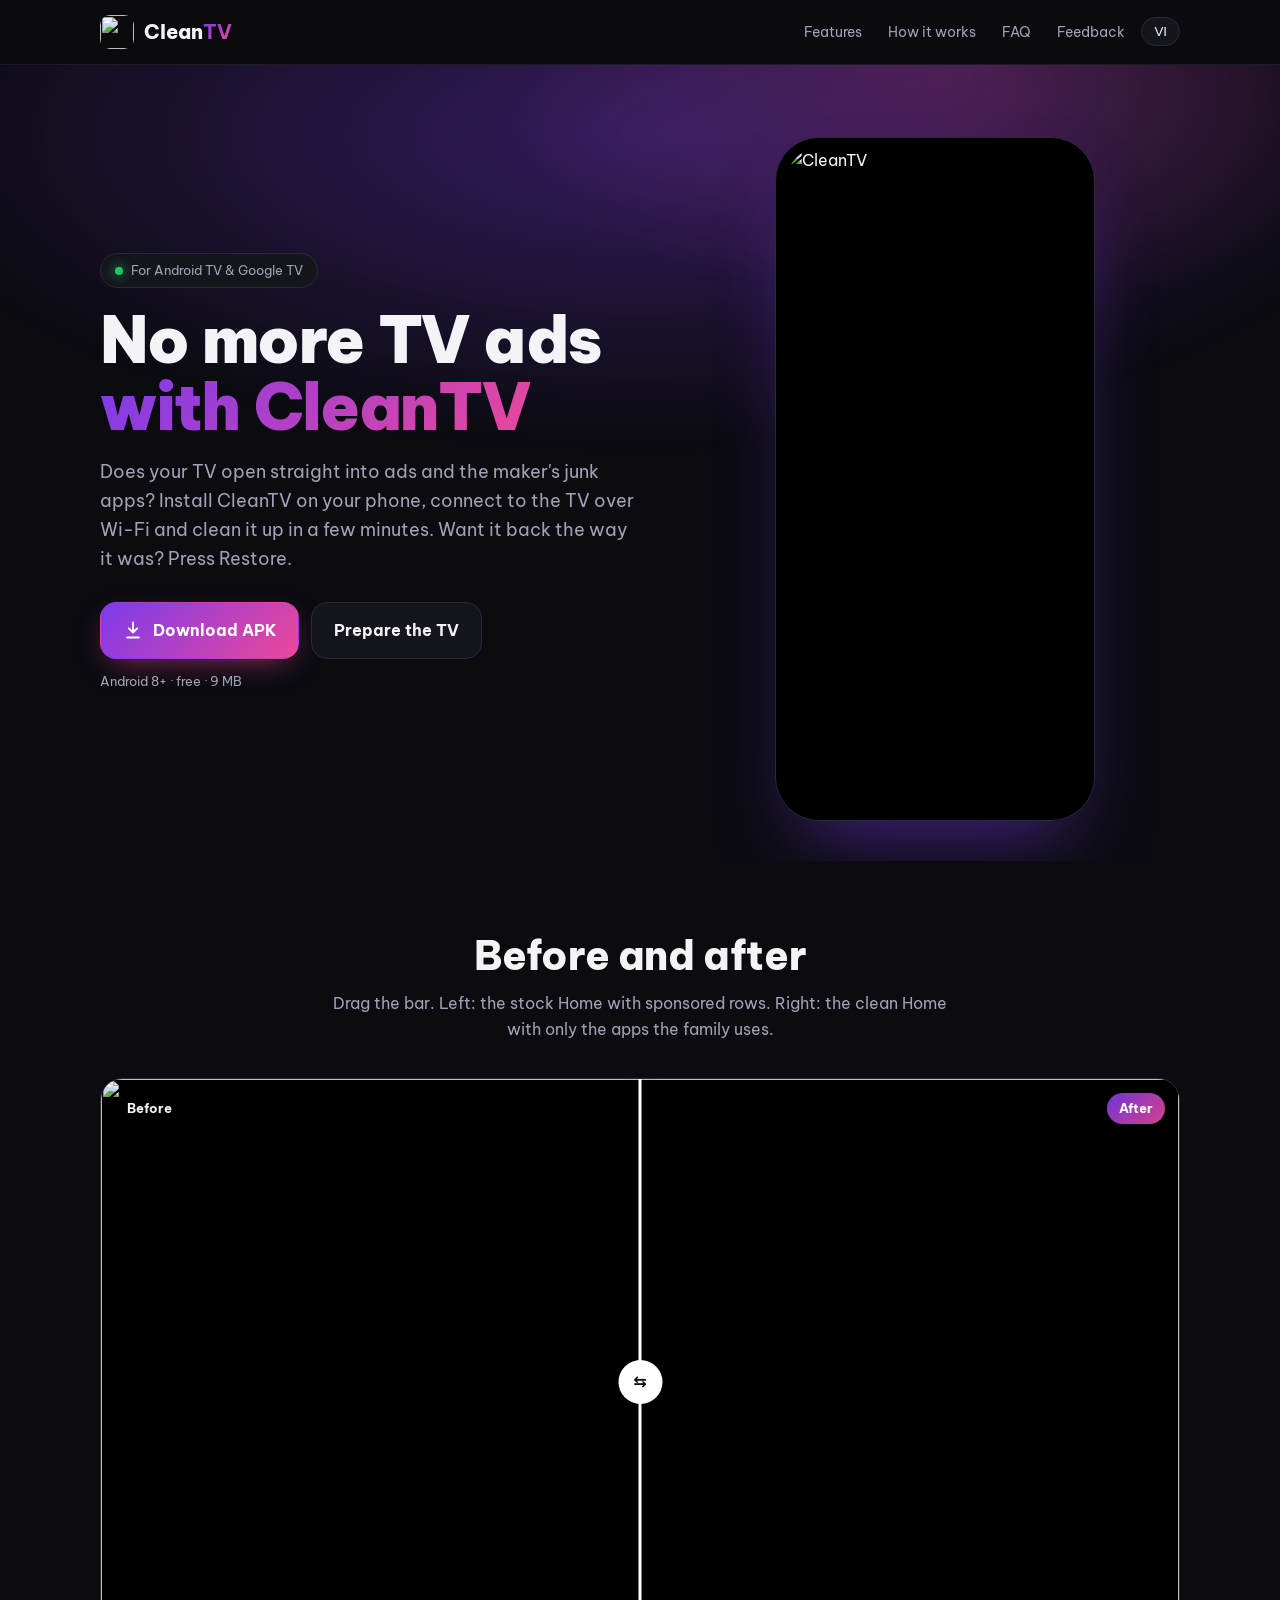
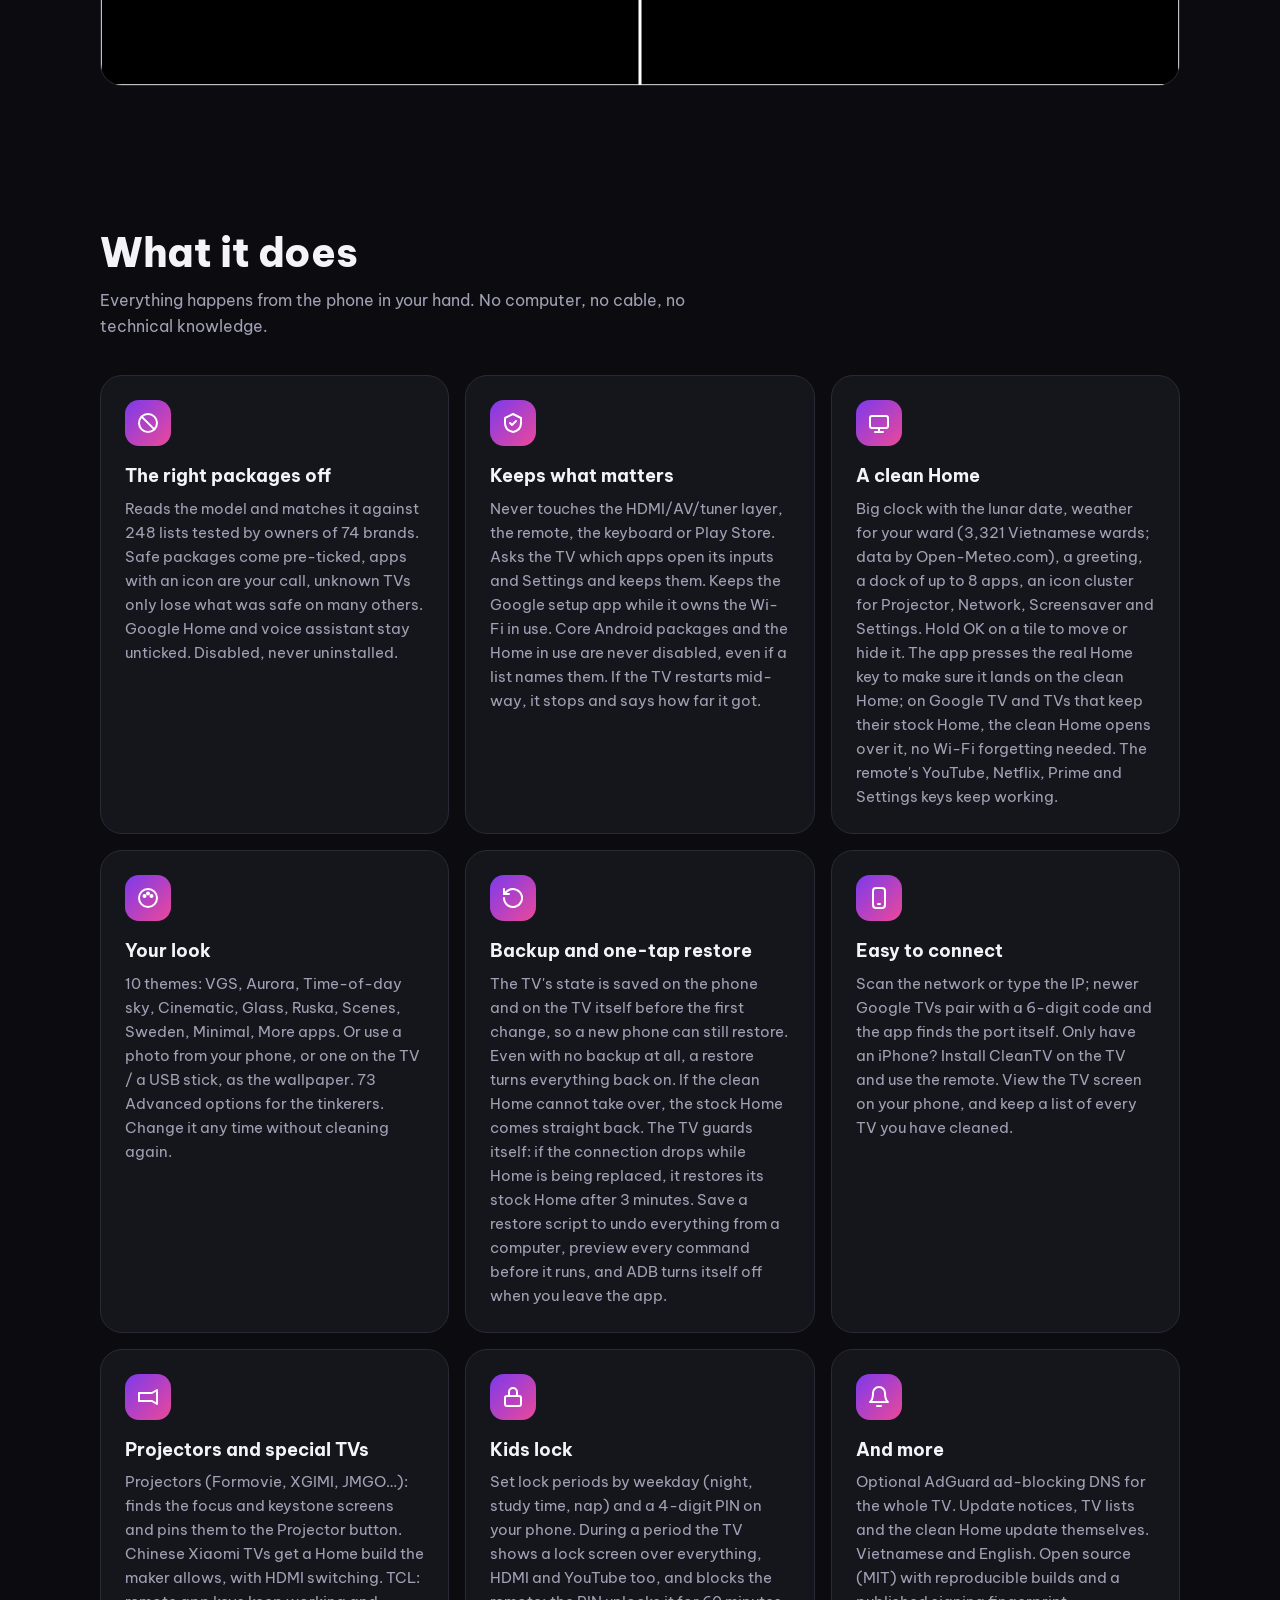
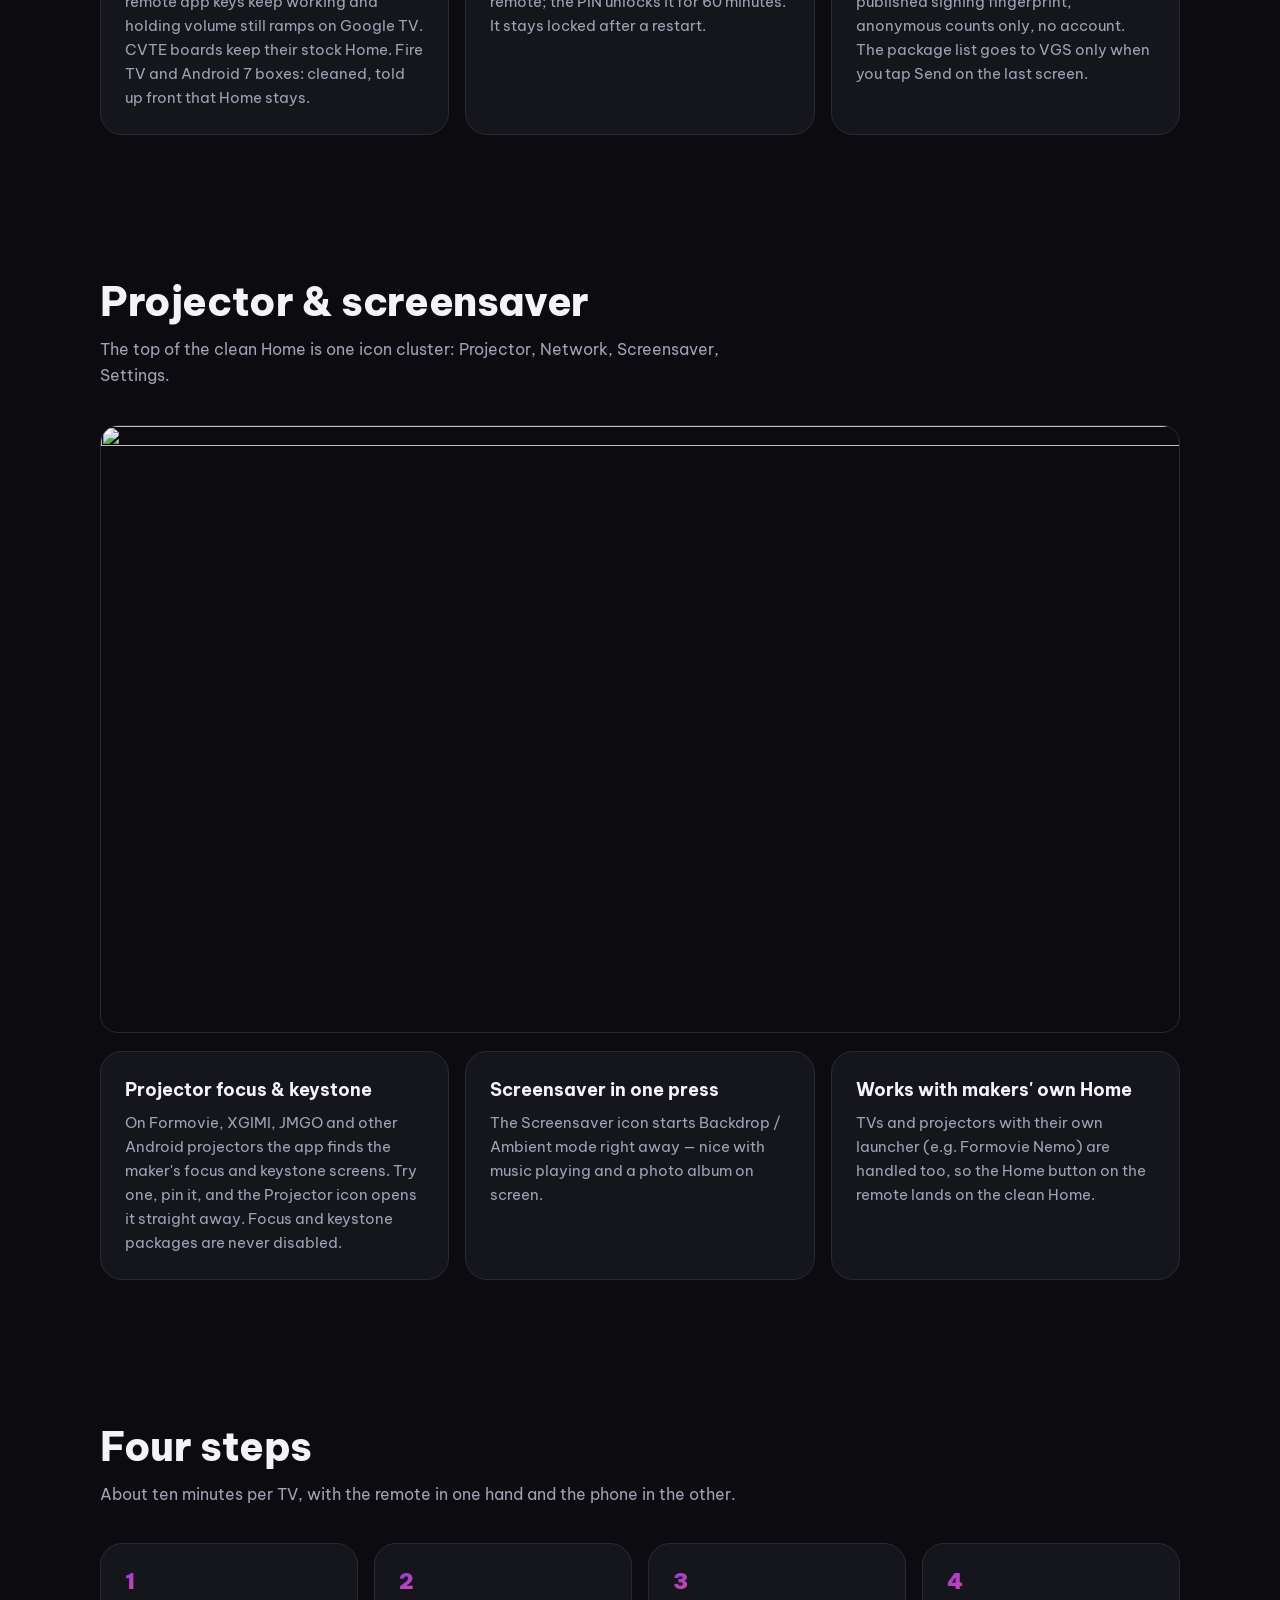
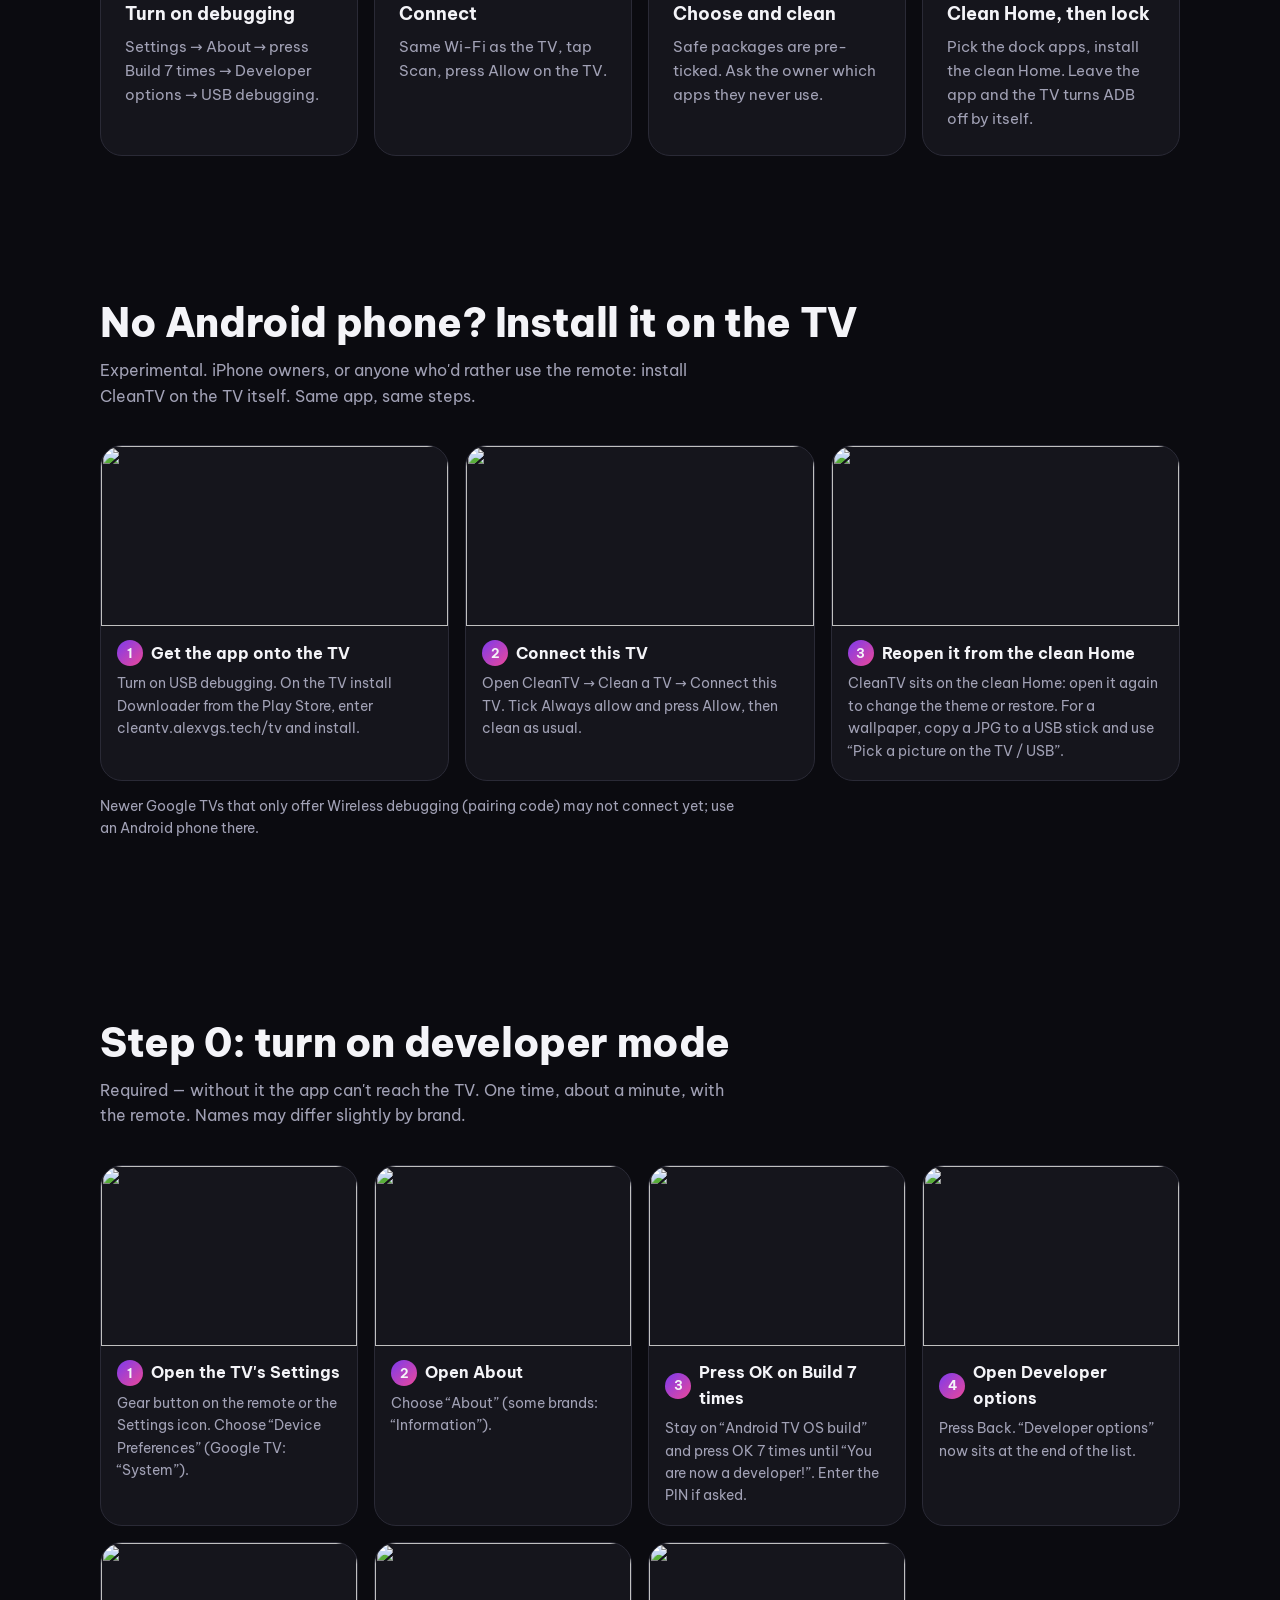
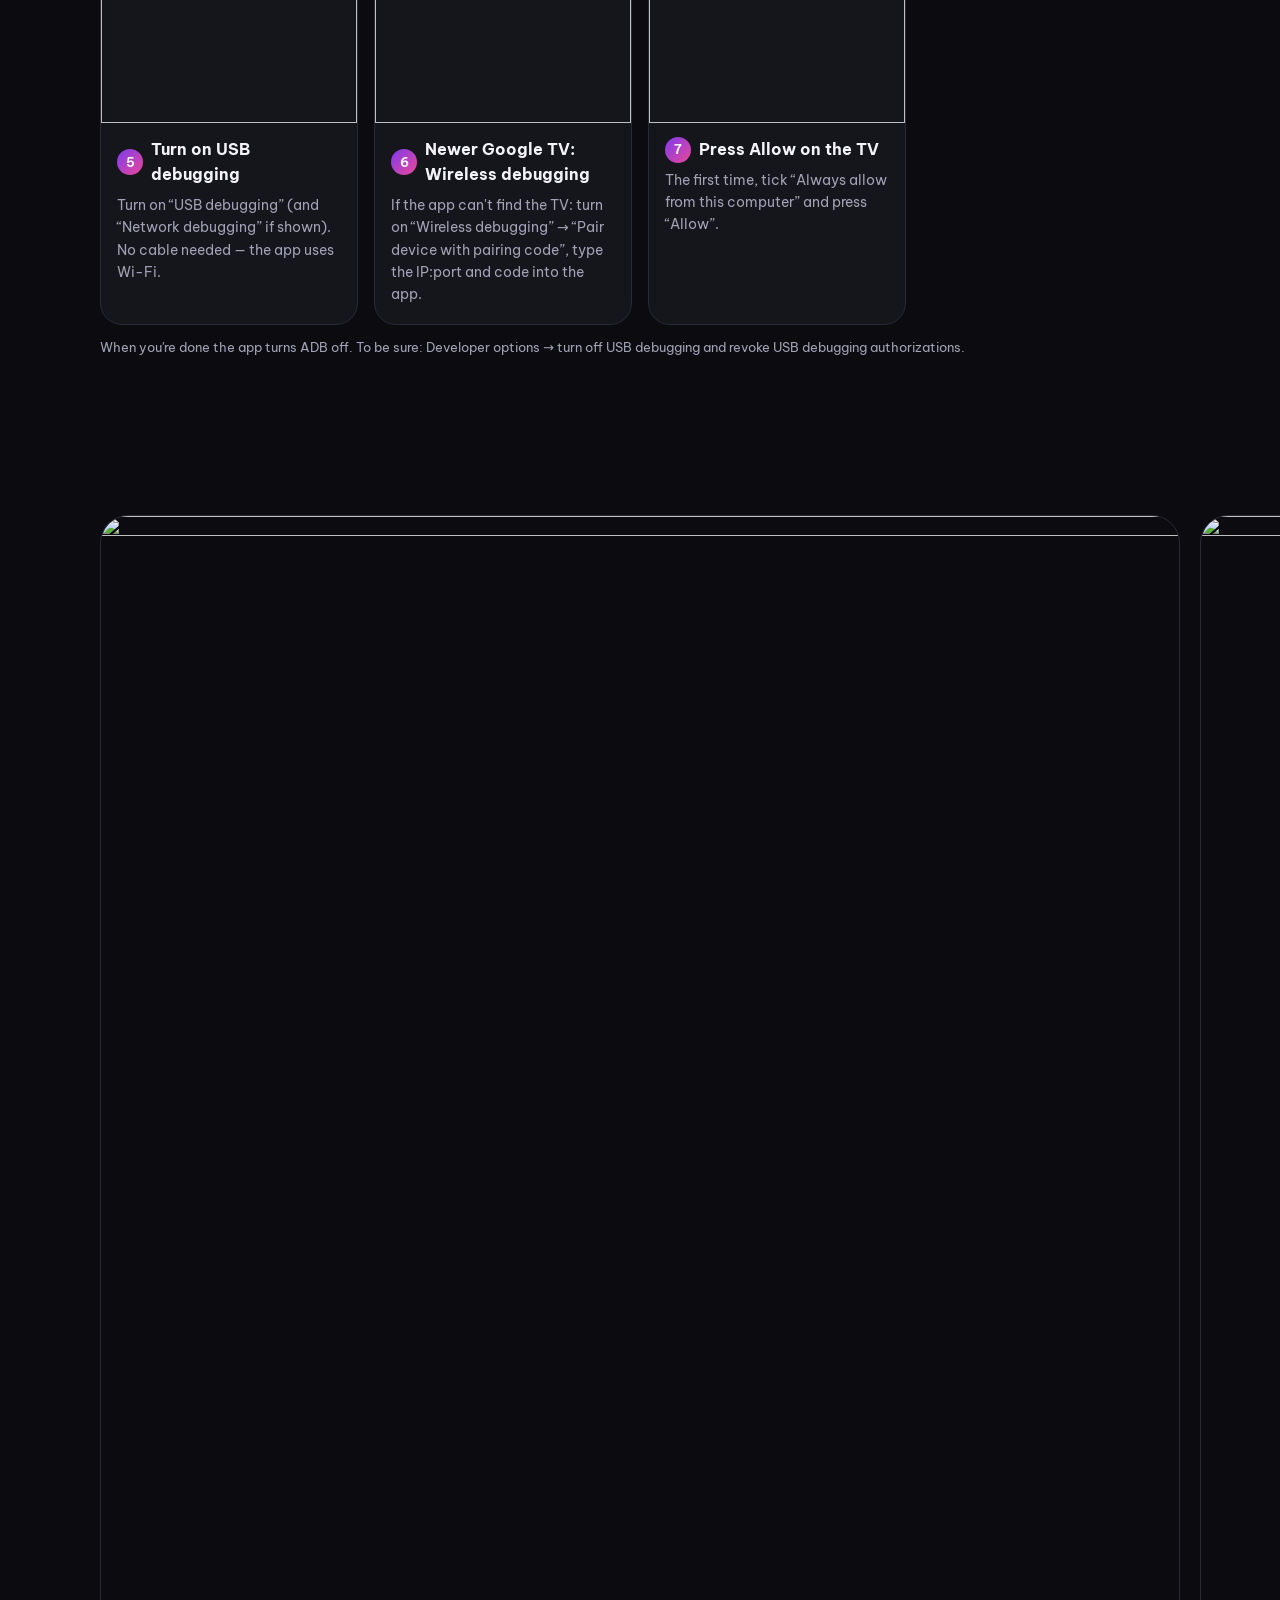
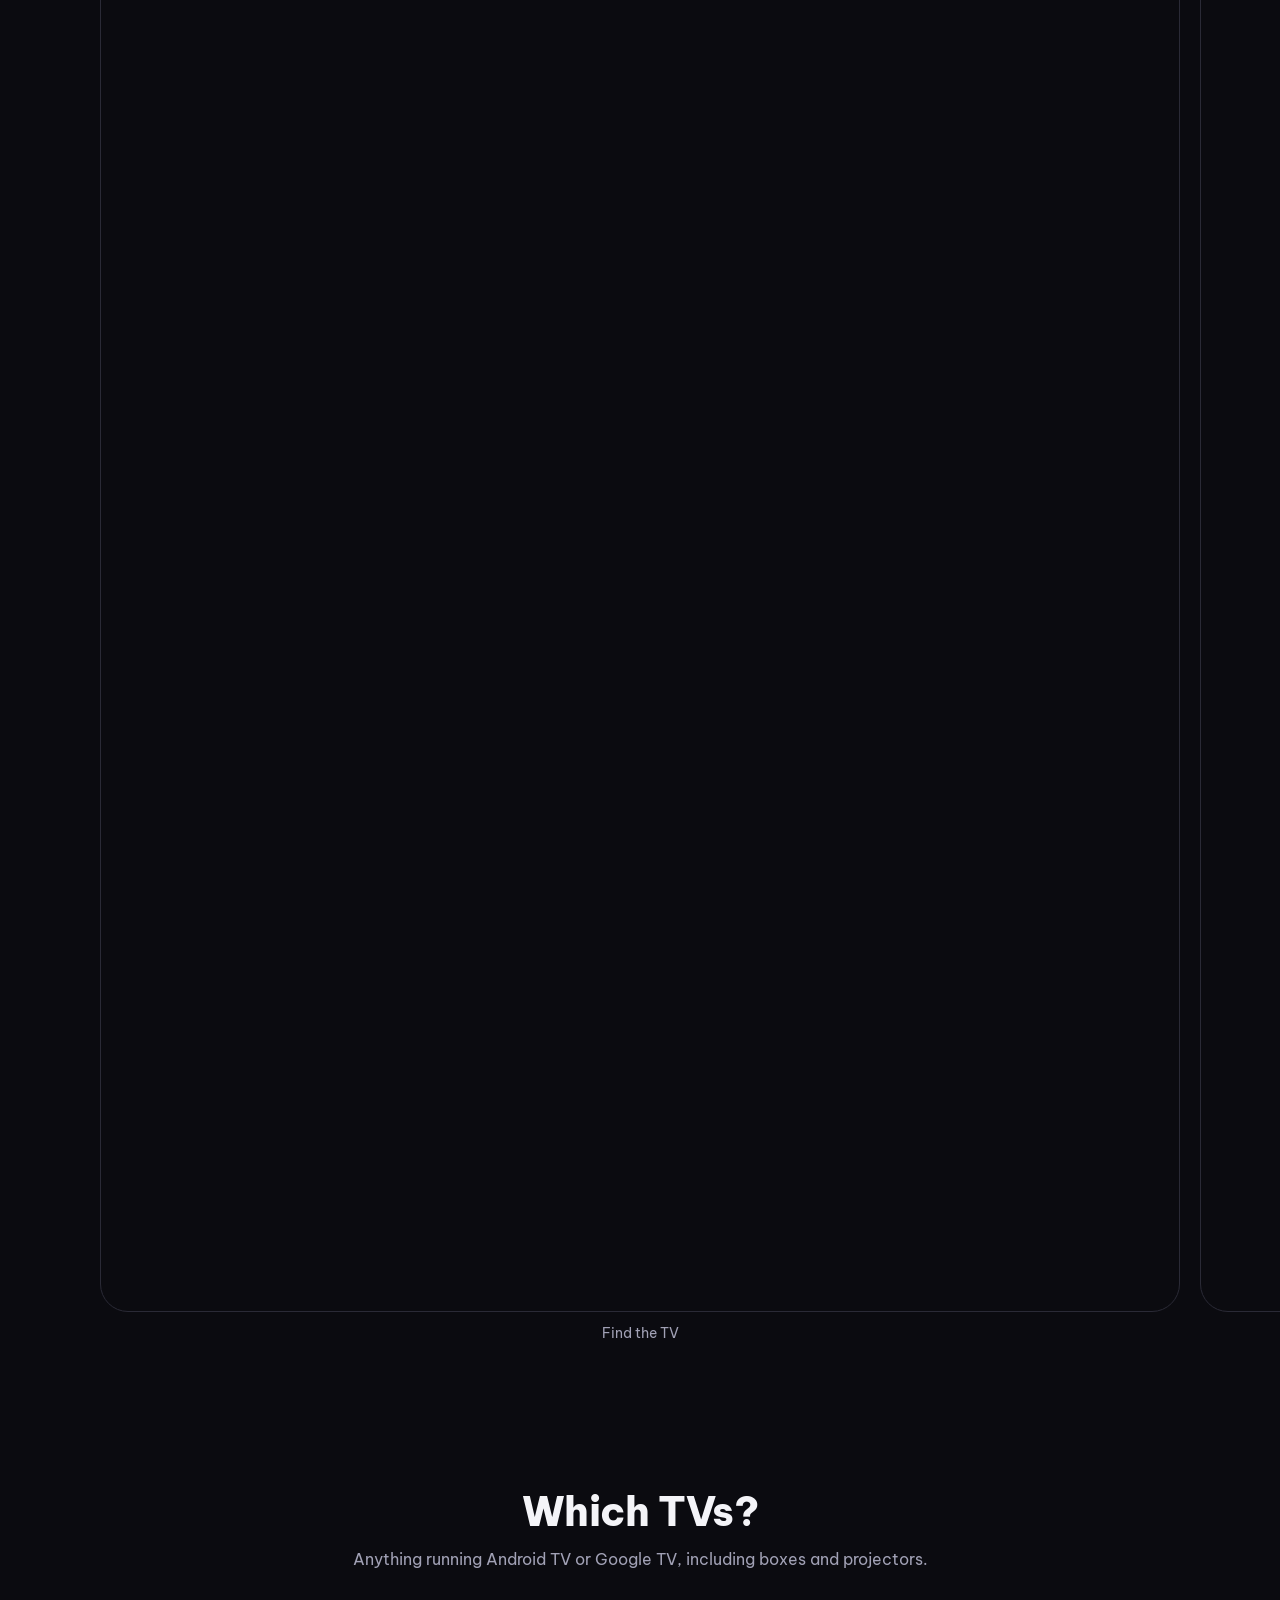
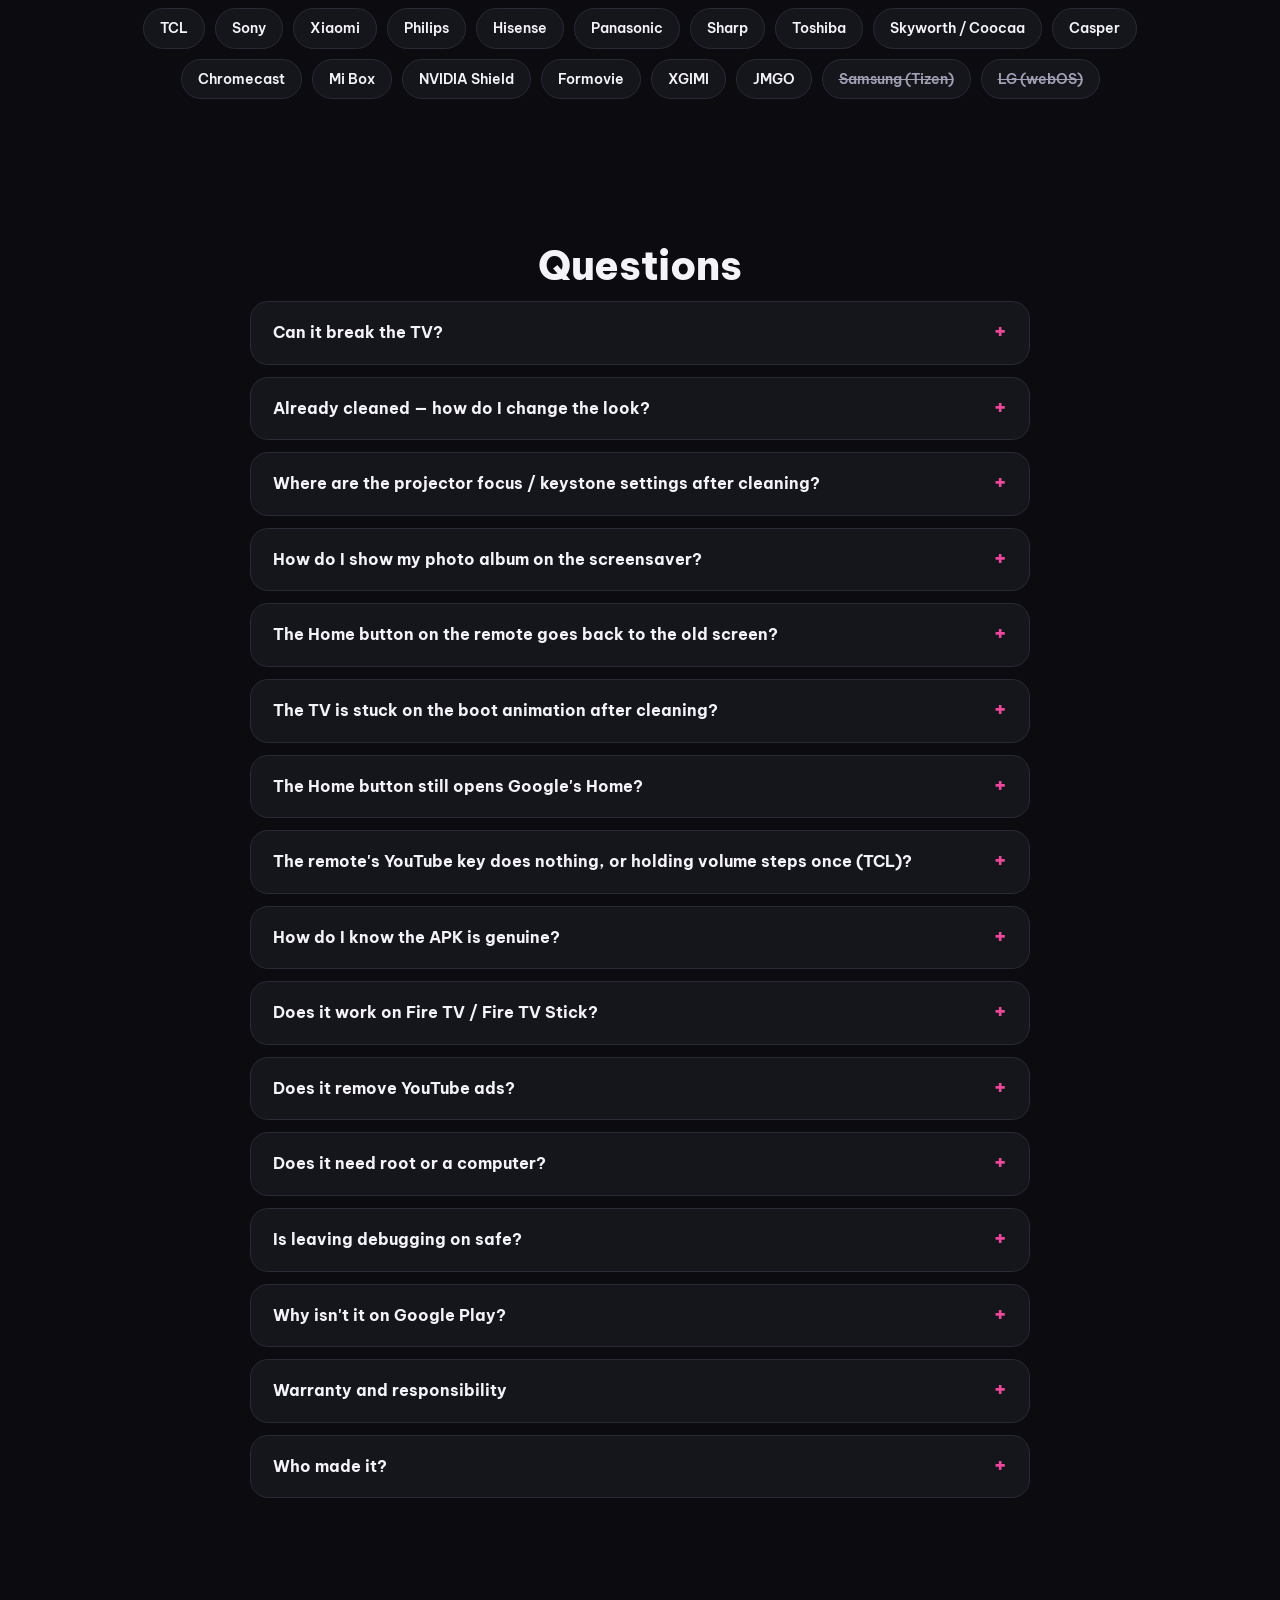
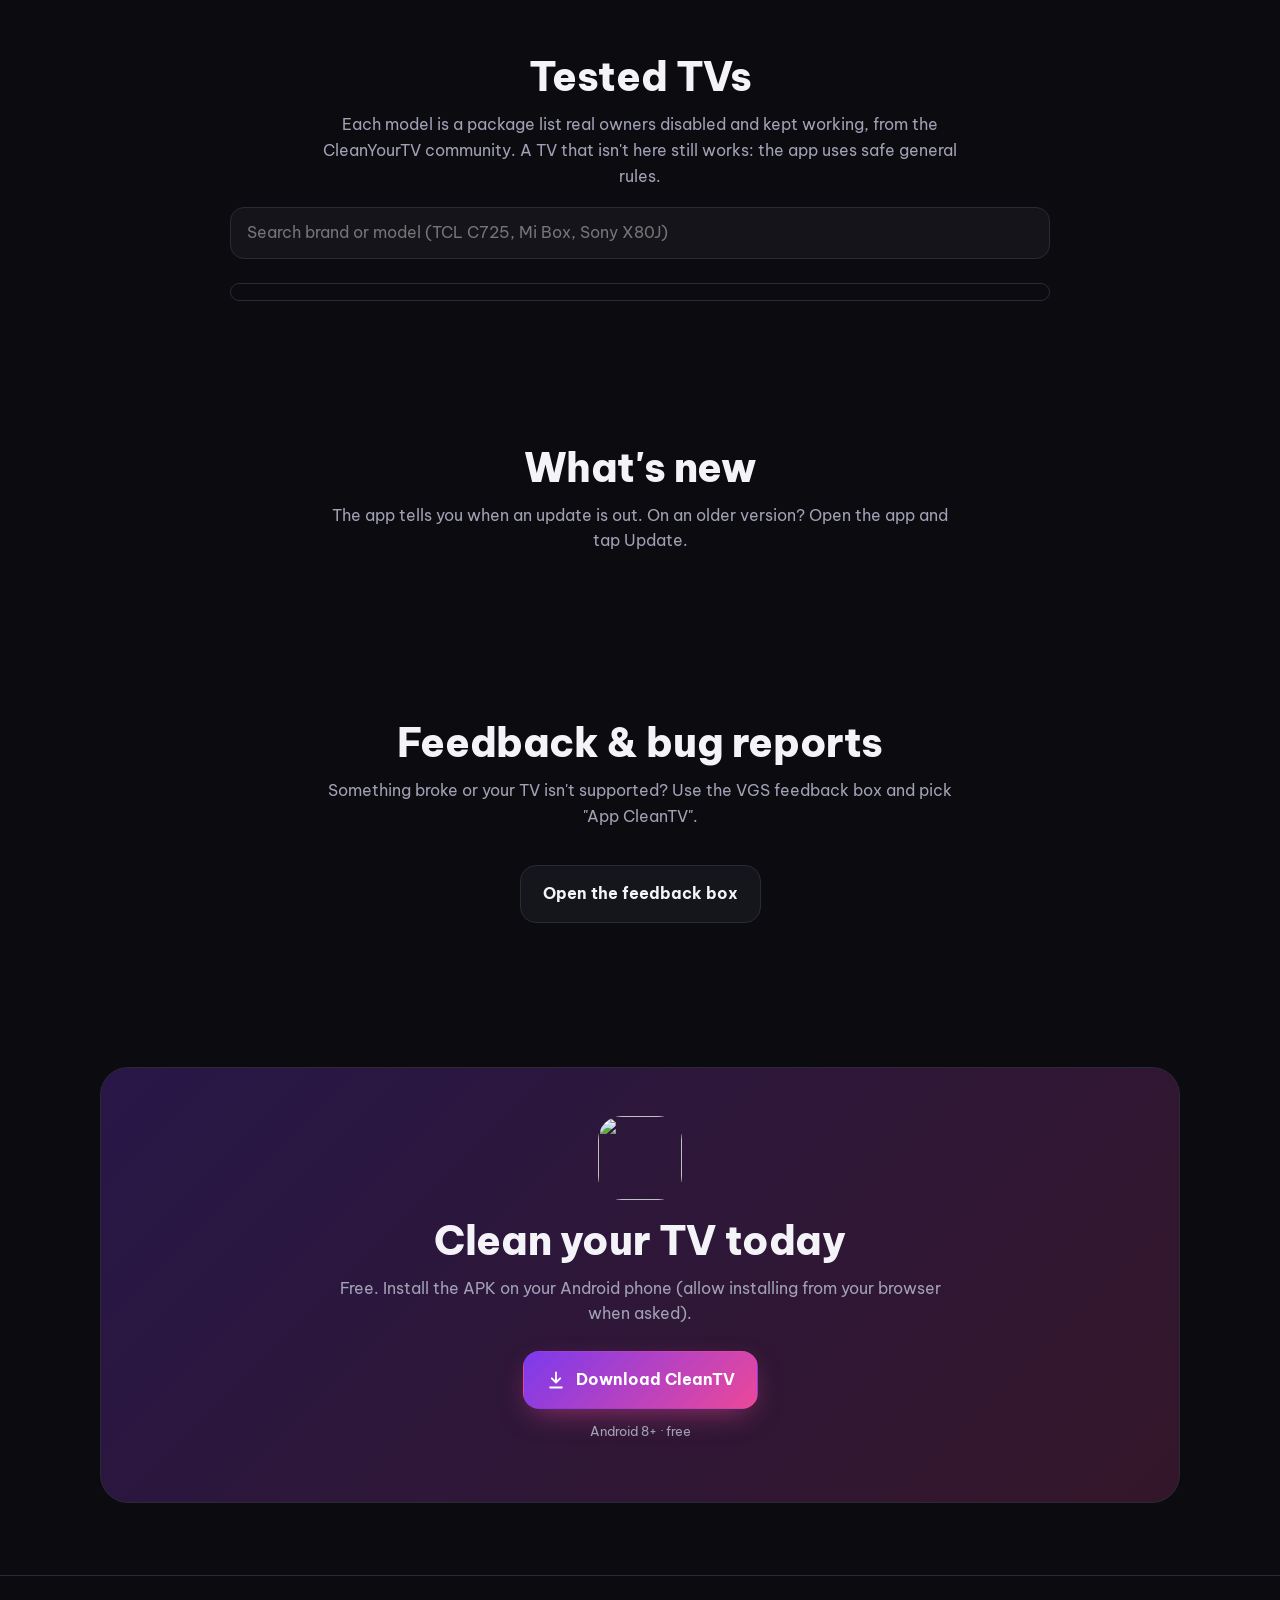
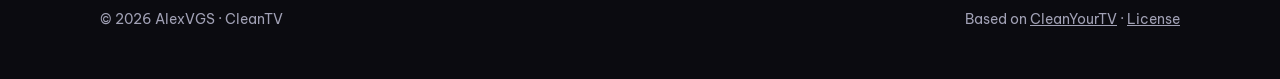
==== web/en.html @ 83cd5f9b "feat: add theme management data structures and English web landing page" ====
<!doctype html>
<html lang="vi">
<head>
<meta charset="utf-8">
<meta name="viewport" content="width=device-width, initial-scale=1">
<title>CleanTV — Dọn sạch quảng cáo trên tivi Android</title>
<meta name="description" content="App Android dọn quảng cáo, theo dõi và app rác trên Android TV / Google TV qua Wi-Fi, thay màn Home bằng Home sạch kiểu Apple TV. Không root, không gỡ, khôi phục được.">
<meta name="theme-color" content="#0b0b10">
<link rel="icon" href="/anh/logo-192.png" type="image/png">
<link rel="apple-touch-icon" href="/anh/logo-192.png">
<link rel="canonical" href="https://cleantv.alexvgs.tech/en">
<link rel="alternate" hreflang="vi" href="https://vgs.zone/cleantv">
<meta property="og:type" content="website">
<meta property="og:url" content="https://cleantv.alexvgs.tech/">
<meta property="og:title" content="CleanTV — Tivi sạch quảng cáo trong 10 phút">
<meta property="og:description" content="Dọn quảng cáo và app rác trên Android TV / Google TV bằng điện thoại. Không root, khôi phục được.">
<meta property="og:image" content="https://cleantv.alexvgs.tech/og.jpg">
<meta property="og:image:width" content="1200">
<meta property="og:image:height" content="630">
<meta name="twitter:card" content="summary_large_image">
<link rel="preconnect" href="https://fonts.googleapis.com">
<link rel="preconnect" href="https://fonts.gstatic.com" crossorigin>
<link href="https://fonts.googleapis.com/css2?family=Be+Vietnam+Pro:wght@400;500;600;700;800;900&display=swap" rel="stylesheet">
<style>
:root{--nen:#0b0b10;--the:#15151c;--the2:#1e1e28;--vien:#2a2a36;--chu:#f4f4f8;--phu:#a1a1b5;--tim:#7c3aed;--hong:#ec4899;--xanh:#22c55e;--cam:#f59e0b;
  --grad:linear-gradient(135deg,var(--tim),var(--hong))}
*{box-sizing:border-box}
html{scroll-behavior:smooth}
body{margin:0;background:var(--nen);color:var(--chu);font-family:"Be Vietnam Pro",system-ui,-apple-system,sans-serif;line-height:1.6;-webkit-font-smoothing:antialiased}
a{color:inherit}
img{max-width:100%;height:auto;display:block}
.wrap{max-width:1120px;margin:0 auto;padding:0 20px}
/* nav */
nav{position:sticky;top:0;z-index:20;background:rgba(11,11,16,.8);backdrop-filter:blur(14px);border-bottom:1px solid rgba(42,42,54,.6)}
nav .wrap{display:flex;align-items:center;gap:12px;height:64px}
.brand{display:flex;align-items:center;gap:10px;font-weight:800;font-size:20px;text-decoration:none}
.brand img{width:34px;height:34px;border-radius:10px}
.brand b{background:var(--grad);-webkit-background-clip:text;background-clip:text;color:transparent}
nav .links{margin-left:auto;display:flex;gap:6px;align-items:center}
nav .links a{color:var(--phu);text-decoration:none;font-size:14px;padding:8px 10px;border-radius:10px}
nav .links a:hover{color:var(--chu);background:var(--the)}
.lang{border:1px solid var(--vien);background:var(--the);color:var(--chu);border-radius:999px;padding:6px 12px;font:600 13px inherit;cursor:pointer}
@media (max-width:720px){nav .links a.an{display:none}}
/* hero */
.hero{position:relative;overflow:hidden;padding:72px 0 40px}
.hero:before{content:"";position:absolute;inset:-30% -10% auto;height:620px;background:radial-gradient(closest-side,rgba(124,58,237,.35),transparent),radial-gradient(closest-side at 70% 40%,rgba(236,72,153,.25),transparent);filter:blur(10px);pointer-events:none}
.hero .wrap{position:relative;display:grid;grid-template-columns:1.05fr .95fr;gap:48px;align-items:center}
.pill{display:inline-flex;align-items:center;gap:8px;border:1px solid var(--vien);background:var(--the);border-radius:999px;padding:6px 14px;font-size:13px;color:var(--phu)}
.pill i{width:8px;height:8px;border-radius:50%;background:var(--xanh);box-shadow:0 0 12px var(--xanh)}
h1{font-size:clamp(38px,6vw,64px);line-height:1.05;margin:18px 0 16px;font-weight:900;letter-spacing:-.02em}
h1 .g{background:var(--grad);-webkit-background-clip:text;background-clip:text;color:transparent}
.lead{font-size:18px;color:var(--phu);max-width:540px}
.cta{display:flex;gap:12px;flex-wrap:wrap;margin-top:28px}
.btn{display:inline-flex;align-items:center;gap:10px;padding:15px 22px;border-radius:16px;font-weight:700;text-decoration:none;font-size:16px;border:1px solid transparent}
.btn.chinh{background:var(--grad);color:#fff;box-shadow:0 10px 30px -10px rgba(236,72,153,.6)}
.btn.chinh:hover{filter:brightness(1.08)}
.btn.phu{border-color:var(--vien);background:var(--the)}
#gop-y .btn{display:inline-flex}
.btn svg{width:20px;height:20px}
.nho{font-size:13px;color:var(--phu);margin-top:12px}
.dienthoai{justify-self:center;width:min(320px,80vw);border-radius:44px;padding:10px;background:#000;border:1px solid var(--vien);box-shadow:0 40px 80px -30px rgba(124,58,237,.55)}
.dienthoai img{border-radius:34px}
/* so sánh */
section{padding:72px 0}
h2{font-size:clamp(28px,4vw,40px);line-height:1.15;margin:0 0 12px;font-weight:800;letter-spacing:-.01em}
.sub{color:var(--phu);max-width:640px;margin:0 0 36px}
.giua{text-align:center}.giua .sub{margin-left:auto;margin-right:auto}
.sosanh{position:relative;border-radius:22px;overflow:hidden;border:1px solid var(--vien);aspect-ratio:16/9;user-select:none;background:#000}
.sosanh img{position:absolute;inset:0;width:100%;height:100%;object-fit:cover}
.sosanh .sau{clip-path:inset(0 0 0 var(--x,50%))}
.sosanh .vach{position:absolute;top:0;bottom:0;left:var(--x,50%);width:3px;background:#fff;transform:translateX(-50%);box-shadow:0 0 20px rgba(0,0,0,.6)}
.sosanh .vach:after{content:"⇆";position:absolute;top:50%;left:50%;transform:translate(-50%,-50%);width:44px;height:44px;border-radius:50%;background:#fff;color:#111;display:grid;place-items:center;font-weight:800}
.sosanh .nhan{position:absolute;top:14px;padding:5px 12px;border-radius:999px;font-size:13px;font-weight:700;background:rgba(0,0,0,.65);backdrop-filter:blur(6px)}
.sosanh .nhan.t{left:14px}.sosanh .nhan.s{right:14px;color:#fff;background:linear-gradient(135deg,rgba(124,58,237,.9),rgba(236,72,153,.9))}
.sosanh input{position:absolute;inset:0;width:100%;height:100%;opacity:0;cursor:ew-resize;margin:0}
/* tính năng */
.luoi{display:grid;grid-template-columns:repeat(3,1fr);gap:16px}
.the{background:var(--the);border:1px solid var(--vien);border-radius:22px;padding:24px}
.the .ic{width:46px;height:46px;border-radius:14px;background:var(--grad);display:grid;place-items:center;margin-bottom:16px}
.the .ic svg{width:24px;height:24px;stroke:#fff;fill:none;stroke-width:2;stroke-linecap:round;stroke-linejoin:round}
.the h3{margin:0 0 6px;font-size:18px}
.the p{margin:0;color:var(--phu);font-size:15px}
/* các bước */
.buoc{display:grid;grid-template-columns:repeat(4,1fr);gap:16px;counter-reset:b}
.buoc .the{position:relative;padding-top:56px}
.buoc .the:before{counter-increment:b;content:counter(b);position:absolute;top:20px;left:24px;font-weight:900;font-size:22px;background:var(--grad);-webkit-background-clip:text;background-clip:text;color:transparent}
/* hướng dẫn */
.luoi-hd{display:grid;grid-template-columns:repeat(auto-fill,minmax(240px,1fr));gap:16px}
.the.hd{padding:0;overflow:hidden}.the.hd img{width:100%;height:180px;object-fit:cover;object-position:top}
.the.hd h3{display:flex;gap:8px;align-items:center;margin:14px 16px 0;font-size:16px}
.the.hd h3 span{flex:none;width:26px;height:26px;border-radius:50%;display:grid;place-items:center;font-size:13px;background:var(--grad)}
.the.hd p{margin:6px 16px 18px;font-size:14px}
/* ảnh app */
.anhapp{display:grid;grid-template-columns:repeat(3,1fr);gap:20px;align-items:start}
.anhapp figure{margin:0}
.anhapp img{border-radius:28px;border:1px solid var(--vien)}
.anhapp figcaption{color:var(--phu);font-size:14px;text-align:center;margin-top:10px}
/* hãng */
.hang{display:flex;flex-wrap:wrap;gap:10px;justify-content:center}
.hang span{border:1px solid var(--vien);background:var(--the);border-radius:999px;padding:8px 16px;font-weight:600;font-size:14px}
.hang span.khong{color:var(--phu);text-decoration:line-through}
/* faq */
details{background:var(--the);border:1px solid var(--vien);border-radius:18px;padding:18px 22px;margin-bottom:12px}
summary{cursor:pointer;font-weight:700;list-style:none;display:flex;justify-content:space-between;gap:16px}
summary::-webkit-details-marker{display:none}
summary:after{content:"+";color:var(--hong);font-size:22px;line-height:1}
details[open] summary:after{content:"–"}
details p{color:var(--phu);margin:12px 0 0}
/* góp ý */
.form{display:grid;gap:14px}
.loai{display:flex;flex-wrap:wrap;gap:8px}
.loai label{border:1px solid var(--vien);background:var(--the2);border-radius:999px;padding:8px 14px;cursor:pointer;font-size:14px}
.loai input{display:none}
.loai label:has(input:checked){border-color:var(--hong);background:rgba(236,72,153,.15)}
.form textarea,.form input[type=text]{width:100%;background:var(--the2);border:1px solid var(--vien);border-radius:14px;color:var(--chu);font:inherit;padding:14px}
.form textarea{min-height:130px;resize:vertical}
.form textarea:focus,.form input:focus{outline:none;border-color:var(--tim)}
.hai{display:grid;grid-template-columns:1fr 1fr;gap:14px}
@media (max-width:560px){.hai{grid-template-columns:1fr}}
.form .btn{justify-self:start;cursor:pointer;font:700 16px inherit}
#kq{font-size:14px;min-height:20px}
.an-bot{position:absolute;left:-9999px}
/* tải */
.tai{background:linear-gradient(135deg,rgba(124,58,237,.25),rgba(236,72,153,.18));border:1px solid var(--vien);border-radius:28px;padding:48px 32px;text-align:center}
.tai img{width:84px;height:84px;margin:0 auto 18px;border-radius:24px}
footer{border-top:1px solid var(--vien);padding:32px 0 48px;color:var(--phu);font-size:14px}
footer .wrap{display:flex;flex-wrap:wrap;gap:16px;justify-content:space-between}
@media (max-width:900px){
  .hero .wrap{grid-template-columns:1fr;gap:40px}.hero{padding-top:40px}
  .luoi{grid-template-columns:1fr 1fr}.buoc{grid-template-columns:1fr 1fr}
  .anhapp{grid-template-columns:1fr 1fr 1fr;gap:10px}.anhapp img{border-radius:16px}
}
@media (max-width:560px){.luoi,.buoc{grid-template-columns:1fr}section{padding:52px 0}.anhapp{grid-template-columns:1fr 1fr}.anhapp figure:last-child{display:none}}
.nk{background:var(--the,rgba(127,127,140,.08));border:1px solid var(--vien);border-radius:18px;padding:16px 20px;margin-bottom:12px}
.nkMoi{background:linear-gradient(135deg,rgba(139,92,246,.14),rgba(236,72,153,.1));border-color:rgba(139,92,246,.4)}
.nkDau{display:flex;align-items:center;gap:10px;flex-wrap:wrap;margin-bottom:6px}.nkNgay{margin-left:auto;font-size:13px;opacity:.6}
.nkNhan{font-size:11.5px;font-weight:700;color:#fff;background:linear-gradient(135deg,#8b5cf6,#ec4899);border-radius:999px;padding:2px 9px}
.nk ul{margin:0;padding-left:20px;line-height:1.55}.nkCu summary{cursor:pointer;text-align:center;font-weight:600;opacity:.75;padding:8px;margin-bottom:10px}
.tvTim{width:100%;font:inherit;font-size:16px;padding:12px 16px;border-radius:14px;border:1px solid var(--vien);background:rgba(127,127,140,.08);color:inherit;box-sizing:border-box}
.tvLoai{display:flex;gap:8px;flex-wrap:wrap;margin-top:10px}.tvLoai button{font:inherit;font-size:13.5px;font-weight:600;padding:7px 14px;border-radius:999px;border:1px solid var(--vien);background:none;color:inherit;cursor:pointer;opacity:.75}
.tvLoai button.chon{background:linear-gradient(135deg,#8b5cf6,#ec4899);color:#fff;border-color:transparent;opacity:1}.tvDem{font-size:13px;opacity:.6;margin:14px 2px 8px}
.tvDs{max-height:560px;overflow-y:auto;border:1px solid var(--vien);border-radius:18px;padding:4px 18px 12px}.tvHang h3{margin:0;padding:12px 0 6px;font-size:15px}.tvHang h3 span{font-size:12px;opacity:.55}
.tvMau{padding:8px 0;border-top:1px solid var(--vien);font-size:14.5px}.tvMau em{font-style:normal;font-size:11px;font-weight:700;padding:1px 8px;margin-left:8px;border-radius:999px;background:rgba(139,92,246,.18);color:#a78bfa}
.tvMau i{font-style:normal;float:right;font-size:12.5px;opacity:.6}.tvMau small{display:block;font-size:12px;opacity:.55;margin-top:2px}
</style>
</head>
<body>
<nav><div class="wrap">
  <a class="brand" href="#"><img src="/anh/logo-192.png" alt=""><span>Clean<b>TV</b></span></a>
  <div class="links">
    <a class="an" href="#tinh-nang" data-en="Features">Tính năng</a>
    <a class="an" href="#cach-dung" data-en="How it works">Cách dùng</a>
    <a class="an" href="#hoi-dap" data-en="FAQ">Hỏi đáp</a>
    <a class="an" href="#gop-y" data-en="Feedback">Góp ý</a>
    <button class="lang" id="doiNgon" aria-label="Language">EN</button>
  </div>
</div></nav>

<header class="hero"><div class="wrap">
  <div>
    <span class="pill"><i></i><span data-en="For Android TV &amp; Google TV">Cho Android TV &amp; Google TV</span></span>
    <h1><span data-en="No more TV ads">Tivi hết quảng cáo</span><br><span class="g" data-en="with CleanTV">với CleanTV</span></h1>
    <p class="lead" data-en="Does your TV open straight into ads and the maker's junk apps? Install CleanTV on your phone, connect to the TV over Wi-Fi and clean it up in a few minutes. Want it back the way it was? Press Restore.">CleanTV chạy trên điện thoại: kết nối tivi qua Wi-Fi, tắt quảng cáo, theo dõi và app rác của hãng, rồi thay màn Home đầy quảng cáo bằng Home sạch kiểu Apple TV. Không gỡ gì, không root, khôi phục được bất cứ lúc nào.</p>
    <div class="cta">
      <a class="btn chinh" href="/CleanTV.apk" download id="nutTai"><svg viewBox="0 0 24 24" fill="none" stroke="currentColor" stroke-width="2.2" stroke-linecap="round" stroke-linejoin="round"><path d="M12 3v12M7 10l5 5 5-5M5 21h14"/></svg><span data-en="Download APK">Tải APK</span></a>
      <a class="btn phu" href="#chuan-bi" data-en="Prepare the TV">Chuẩn bị tivi</a>
    </div>
    <p class="nho" id="banTai" data-en="Android 8+ · free · 9 MB">Android 8 trở lên · miễn phí · 9 MB</p>
  </div>
  <div class="dienthoai"><img src="/anh/app-tim.webp" alt="CleanTV" width="1080" height="2400"></div>
</div></header>

<section id="so-sanh"><div class="wrap giua">
  <h2 data-en="Before and after">Trước và sau</h2>
  <p class="sub" data-en="Drag the bar. Left: the stock Home with sponsored rows. Right: the clean Home with only the apps the family uses.">Kéo thanh ở giữa. Bên trái: Home gốc đầy hàng quảng cáo. Bên phải: Home sạch chỉ còn app cả nhà hay xem.</p>
  <div class="sosanh" id="sosanh">
    <img src="/anh/tv-truoc.webp" alt="" width="1920" height="1080">
    <img class="sau" src="/anh/tv-sau.webp" alt="" width="1920" height="1080">
    <div class="vach"></div>
    <span class="nhan t" data-en="Before">Trước</span><span class="nhan s" data-en="After">Sau</span>
    <input type="range" min="0" max="100" value="50" aria-label="So sánh">
  </div>
</div></section>

<section id="tinh-nang"><div class="wrap">
  <h2 data-en="What it does">CleanTV làm gì</h2>
  <p class="sub" data-en="Everything happens from the phone in your hand. No computer, no cable, no technical knowledge.">Mọi thứ làm từ chiếc điện thoại trên tay. Không cần máy tính, không cáp, không cần biết kỹ thuật.</p>
  <div class="luoi">
    <div class="the"><div class="ic"><svg viewBox="0 0 24 24"><circle cx="12" cy="12" r="9"/><path d="M5.6 5.6l12.8 12.8"/></svg></div><h3 data-en="The right packages off">Dọn đúng gói</h3><p data-en="Reads the model and matches it against 248 lists tested by owners of 74 brands. Safe packages come pre-ticked, apps with an icon are your call, unknown TVs only lose what was safe on many others. Google Home and voice assistant stay unticked. Disabled, never uninstalled.">Đọc model, so với 248 danh sách đã thử của 74 hãng. Gói an toàn tích sẵn, app có biểu tượng bạn tự chọn, tivi lạ chỉ tắt gói đã yên ổn trên nhiều tivi khác. Nhóm Google Home, trợ lý giọng nói không tự tích. Chỉ tắt, không gỡ.</p></div>
    <div class="the"><div class="ic"><svg viewBox="0 0 24 24"><path d="M12 3l8 4v5c0 5-3.5 8-8 9-4.5-1-8-4-8-9V7z"/><path d="M9 12l2 2 4-4"/></svg></div><h3 data-en="Keeps what matters">Tự giữ thứ quan trọng</h3><p data-en="Never touches the HDMI/AV/tuner layer, the remote, the keyboard or Play Store. Asks the TV which apps open its inputs and Settings and keeps them. Keeps the Google setup app while it owns the Wi-Fi in use. Core Android packages and the Home in use are never disabled, even if a list names them. If the TV restarts mid-way, it stops and says how far it got.">Không đụng lớp HDMI/AV/ăng-ten, remote, bàn phím, CH Play. Hỏi chính tivi app nào mở HDMI, Cài đặt rồi giữ lại. Giữ trình cài đặt Google khi mạng Wi-Fi đang dùng thuộc về nó. Gói lõi Android và Home đang dùng không bao giờ bị tắt. Tivi khởi động lại giữa chừng thì dừng và báo đã tắt tới đâu.</p></div>
    <div class="the"><div class="ic"><svg viewBox="0 0 24 24"><rect x="3" y="5" width="18" height="12" rx="2"/><path d="M8 21h8M12 17v4"/></svg></div><h3 data-en="A clean Home">Home sạch</h3><p data-en="Big clock with the lunar date, weather for your ward (3,321 Vietnamese wards; data by Open-Meteo.com), a greeting, a dock of up to 8 apps, an icon cluster for Projector, Network, Screensaver and Settings. Hold OK on a tile to move or hide it. The app presses the real Home key to make sure it lands on the clean Home; on Google TV and TVs that keep their stock Home, the clean Home opens over it, no Wi-Fi forgetting needed. The remote's YouTube, Netflix, Prime and Settings keys keep working.">Đồng hồ to kèm lịch âm, thời tiết theo phường/xã (3.321 xã, dữ liệu Open-Meteo.com), lời chào, dock tối đa 8 app, cụm nút Máy chiếu, Mạng, Màn hình chờ, Cài đặt. Giữ OK trên ô app để dời hay ẩn. App bấm thử nút Home thật để chắc chắn về đúng Home sạch; Google TV, tivi giữ Home gốc thì Home sạch tự mở đè lên, không phải quên Wi-Fi. Nút YouTube, Netflix, Prime, Cài đặt trên remote vẫn chạy.</p></div>
    <div class="the"><div class="ic"><svg viewBox="0 0 24 24"><circle cx="12" cy="12" r="9"/><circle cx="8.5" cy="10" r="1"/><circle cx="12" cy="7.5" r="1"/><circle cx="15.5" cy="10" r="1"/></svg></div><h3 data-en="Your look">Giao diện tuỳ ý</h3><p data-en="10 themes: VGS, Aurora, Time-of-day sky, Cinematic, Glass, Ruska, Scenes, Sweden, Minimal, More apps. Or use a photo from your phone, or one on the TV / a USB stick, as the wallpaper. 73 Advanced options for the tinkerers. Change it any time without cleaning again.">10 giao diện: VGS, Cực quang, Bầu trời, Điện ảnh, Kính mờ, Thu Phần Lan, Phong cảnh, Thụy Điển, Tối giản, Nhiều app. Hoặc lấy ảnh trong điện thoại, ảnh trên tivi / USB làm hình nền. 73 tuỳ chọn Nâng cao. Đổi lúc nào cũng được, không phải dọn lại.</p></div>
    <div class="the"><div class="ic"><svg viewBox="0 0 24 24"><path d="M3 12a9 9 0 1 0 3-6.7L3 8"/><path d="M3 3v5h5"/></svg></div><h3 data-en="Backup and one-tap restore">Sao lưu · khôi phục một chạm</h3><p data-en="The TV's state is saved on the phone and on the TV itself before the first change, so a new phone can still restore. Even with no backup at all, a restore turns everything back on. If the clean Home cannot take over, the stock Home comes straight back. The TV guards itself: if the connection drops while Home is being replaced, it restores its stock Home after 3 minutes. Save a restore script to undo everything from a computer, preview every command before it runs, and ADB turns itself off when you leave the app.">Trạng thái tivi được lưu trên điện thoại và cả trên tivi trước lệnh đầu tiên, đổi điện thoại vẫn khôi phục được. Không còn bản sao lưu vẫn bật lại được mọi thứ. Home sạch không thay được thì trả ngay Home gốc. Tivi tự canh gác: đang thay Home mà rớt kết nối thì 3 phút sau tự trả Home cũ. Lưu kịch bản khôi phục dùng bằng máy tính, xem trước từng lệnh, rời app là tivi tự tắt ADB.</p></div>
    <div class="the"><div class="ic"><svg viewBox="0 0 24 24"><rect x="6" y="2" width="12" height="20" rx="3"/><path d="M11 18h2"/></svg></div><h3 data-en="Easy to connect">Kết nối dễ</h3><p data-en="Scan the network or type the IP; newer Google TVs pair with a 6-digit code and the app finds the port itself. Only have an iPhone? Install CleanTV on the TV and use the remote. View the TV screen on your phone, and keep a list of every TV you have cleaned.">Quét mạng hoặc gõ IP; Google TV đời mới ghép bằng mã 6 số, app tự dò cổng. Dùng iPhone thì cài CleanTV thẳng lên tivi, đi bằng remote. Xem màn hình tivi trên điện thoại, nhớ danh sách tivi đã dọn.</p></div>
    <div class="the"><div class="ic"><svg viewBox="0 0 24 24"><path d="M3 8h13l5-3v14l-5-3H3z"/></svg></div><h3 data-en="Projectors and special TVs">Máy chiếu & hãng riêng</h3><p data-en="Projectors (Formovie, XGIMI, JMGO…): finds the focus and keystone screens and pins them to the Projector button. Chinese Xiaomi TVs get a Home build the maker allows, with HDMI switching. TCL: remote app keys keep working and holding volume still ramps on Google TV. CVTE boards keep their stock Home. Fire TV and Android 7 boxes: cleaned, told up front that Home stays.">Máy chiếu (Formovie, XGIMI, JMGO…): dò màn lấy nét, chỉnh hình rồi ghim vào nút Máy chiếu. Xiaomi bản Trung Quốc: Home sạch bản riêng hãng cho phép, chuyển được HDMI. TCL: nút app trên remote vẫn chạy, Google TV giữ âm lượng vẫn tăng giảm liên tục. Bo mạch CVTE giữ Home hãng. Fire TV, box Android 7: dọn được, báo trước là không thay Home.</p></div>
    <div class="the"><div class="ic"><svg viewBox="0 0 24 24"><rect x="4" y="11" width="16" height="10" rx="2"/><path d="M8 11V7a4 4 0 0 1 8 0v4"/></svg></div><h3 data-en="Kids lock">Khoá trẻ em</h3><p data-en="Set lock periods by weekday (night, study time, nap) and a 4-digit PIN on your phone. During a period the TV shows a lock screen over everything, HDMI and YouTube too, and blocks the remote; the PIN unlocks it for 60 minutes. It stays locked after a restart.">Đặt khung giờ khoá theo ngày trong tuần (tối, giờ học, giờ trưa) và mã PIN 4 số trên điện thoại. Tới giờ, màn khoá che mọi thứ, kể cả HDMI, YouTube, và chặn remote; đúng PIN thì mở 60 phút. Tắt tivi bật lại vẫn khoá.</p></div>
    <div class="the"><div class="ic"><svg viewBox="0 0 24 24"><path d="M6 8a6 6 0 0 1 12 0c0 7 3 9 3 9H3s3-2 3-9"/><path d="M10 21h4"/></svg></div><h3 data-en="And more">Còn nữa</h3><p data-en="Optional AdGuard ad-blocking DNS for the whole TV. Update notices, TV lists and the clean Home update themselves. Vietnamese and English. Open source (MIT) with reproducible builds and a published signing fingerprint, anonymous counts only, no account. The package list goes to VGS only when you tap Send on the last screen.">Tuỳ chọn DNS chặn quảng cáo AdGuard cho cả tivi. Tự báo bản mới, danh sách tivi và Home sạch tự cập nhật. Tiếng Việt và English. Mã nguồn mở (MIT), bản dựng tái tạo được, chỉ số liệu ẩn danh, không cần tài khoản. Danh sách gói chỉ gửi cho VGS khi bạn tự bấm Gửi ở màn cuối.</p></div>
  </div>
</div></section>

<section id="may-chieu"><div class="wrap">
  <h2 data-en="Projector &amp; screensaver">Máy chiếu &amp; màn hình chờ</h2>
  <p class="sub" data-en="The top of the clean Home is one icon cluster: Projector, Network, Screensaver, Settings.">Góc trên Home sạch là một cụm icon: Máy chiếu, Mạng, Màn hình chờ, Cài đặt.</p>
  <img src="/anh/tv-cum.webp" alt="" loading="lazy" width="1920" height="1080" style="border-radius:18px;border:1px solid var(--vien);margin:0 auto 18px">
  <div class="luoi">
    <div class="the"><h3 data-en="Projector focus &amp; keystone">Lấy nét, chỉnh hình máy chiếu</h3><p data-en="On Formovie, XGIMI, JMGO and other Android projectors the app finds the maker's focus and keystone screens. Try one, pin it, and the Projector icon opens it straight away. Focus and keystone packages are never disabled.">Trên Formovie, XGIMI, JMGO… app dò màn lấy nét, chỉnh hình của hãng. Mở thử, ghim lại, icon Máy chiếu mở thẳng. Gói lấy nét, chỉnh hình không bao giờ bị tắt.</p></div>
    <div class="the"><h3 data-en="Screensaver in one press">Màn hình chờ một chạm</h3><p data-en="The Screensaver icon starts Backdrop / Ambient mode right away — nice with music playing and a photo album on screen.">Icon Màn hình chờ bật ngay Backdrop / Ambient mode, tiện lúc nghe nhạc, xem album ảnh.</p></div>
    <div class="the"><h3 data-en="Works with makers' own Home">Thay được Home riêng của hãng</h3><p data-en="TVs and projectors with their own launcher (e.g. Formovie Nemo) are handled too, so the Home button on the remote lands on the clean Home.">Tivi, máy chiếu có Home riêng của hãng cũng thay được, bấm Home trên remote về đúng Home sạch.</p></div>
  </div>
</div></section>

<section id="cach-dung"><div class="wrap">
  <h2 data-en="Four steps">Bốn bước</h2>
  <p class="sub" data-en="About ten minutes per TV, with the remote in one hand and the phone in the other.">Khoảng mười phút một tivi, một tay cầm remote, một tay cầm điện thoại.</p>
  <div class="buoc">
    <div class="the"><h3 data-en="Turn on debugging">Bật gỡ lỗi trên tivi</h3><p data-en="Settings → About → press Build 7 times → Developer options → USB debugging.">Cài đặt → Giới thiệu → bấm Bản dựng 7 lần → Tuỳ chọn nhà phát triển → Gỡ lỗi USB.</p></div>
    <div class="the"><h3 data-en="Connect">Kết nối</h3><p data-en="Same Wi-Fi as the TV, tap Scan, press Allow on the TV.">Cùng Wi-Fi với tivi, bấm Quét, bấm Cho phép trên tivi.</p></div>
    <div class="the"><h3 data-en="Choose and clean">Chọn và dọn</h3><p data-en="Safe packages are pre-ticked. Ask the owner which apps they never use.">Gói an toàn đã tích sẵn. Hỏi chủ nhà app nào không bao giờ dùng.</p></div>
    <div class="the"><h3 data-en="Clean Home, then lock">Home sạch rồi khoá lại</h3><p data-en="Pick the dock apps, install the clean Home. Leave the app and the TV turns ADB off by itself.">Chọn app cho dock, cài Home sạch. Rời app là tivi tự tắt ADB.</p></div>
  </div>
</div></section>

<section id="tren-tivi"><div class="wrap">
  <h2 data-en="No Android phone? Install it on the TV">Không có điện thoại Android? Cài thẳng lên tivi</h2>
  <p class="sub" data-en="Experimental. iPhone owners, or anyone who'd rather use the remote: install CleanTV on the TV itself. Same app, same steps.">Thử nghiệm. Dùng iPhone, hoặc muốn đi bằng remote: cài CleanTV lên chính chiếc tivi. Cùng một app, các bước y như trên điện thoại.</p>
  <div class="luoi">
    <div class="the hd"><img src="/anh/tv-tren-tivi-1.webp" alt="" loading="lazy"><h3><span>1</span><b data-en="Get the app onto the TV">Tải app về tivi</b></h3><p data-en="Turn on USB debugging. On the TV install Downloader from the Play Store, enter cleantv.alexvgs.tech/tv and install.">Bật Gỡ lỗi USB. Trên tivi cài app Downloader, gõ cleantv.alexvgs.tech/tv rồi cài.</p></div>
    <div class="the hd"><img src="/anh/tv-tren-tivi-2.webp" alt="" loading="lazy"><h3><span>2</span><b data-en="Connect this TV">Kết nối chính tivi này</b></h3><p data-en="Open CleanTV → Clean a TV → Connect this TV. Tick Always allow and press Allow, then clean as usual.">Mở CleanTV → Dọn một tivi → Kết nối tivi này. Tích Luôn cho phép, bấm Cho phép, rồi dọn như bình thường.</p></div>
    <div class="the hd"><img src="/anh/tv-tren-tivi-3.webp" alt="" loading="lazy"><h3><span>3</span><b data-en="Reopen it from the clean Home">Mở lại từ Home sạch</b></h3><p data-en="CleanTV sits on the clean Home: open it again to change the theme or restore. For a wallpaper, copy a JPG to a USB stick and use “Pick a picture on the TV / USB”.">CleanTV nằm trên Home sạch: mở lại để đổi giao diện hay khôi phục. Ảnh nền: chép ảnh JPG vào USB rồi bấm “Chọn ảnh có trên tivi / USB”.</p></div>
  </div>
  <p class="sub" style="margin-top:14px;font-size:14px" data-en="Newer Google TVs that only offer Wireless debugging (pairing code) may not connect yet; use an Android phone there.">Google TV đời mới chỉ có Gỡ lỗi qua Wi-Fi (ghép mã) có thể chưa kết nối được; khi đó dùng điện thoại Android.</p>
</div></section>

<section id="chuan-bi"><div class="wrap">
  <h2 data-en="Step 0: turn on developer mode">Bước 0: bật chế độ nhà phát triển</h2>
  <p class="sub" data-en="Required — without it the app can't reach the TV. One time, about a minute, with the remote. Names may differ slightly by brand.">Bắt buộc — không có bước này app không kết nối được tivi. Làm một lần, khoảng một phút.</p>
  <div class="luoi-hd">
    <div class="the hd"><img src="/anh/hd/1-caidat.webp" alt="" loading="lazy"><h3><span>1</span><b data-en="Open the TV's Settings">Mở Cài đặt của tivi</b></h3><p data-en="Gear button on the remote or the Settings icon. Choose “Device Preferences” (Google TV: “System”).">Nút bánh răng trên remote hoặc biểu tượng Cài đặt. Chọn “Lựa chọn ưu tiên về thiết bị” (Google TV: “Hệ thống”).</p></div>
    <div class="the hd"><img src="/anh/hd/2-tuychon.webp" alt="" loading="lazy"><h3><span>2</span><b data-en="Open About">Vào Giới thiệu</b></h3><p data-en="Choose “About” (some brands: “Information”).">Chọn “Giới thiệu”.</p></div>
    <div class="the hd"><img src="/anh/hd/3-bandung.webp" alt="" loading="lazy"><h3><span>3</span><b data-en="Press OK on Build 7 times">Bấm OK vào Bản dựng 7 lần</b></h3><p data-en="Stay on “Android TV OS build” and press OK 7 times until “You are now a developer!”. Enter the PIN if asked.">Đứng ở “Bản dựng”, bấm OK 7 lần tới khi hiện “Bạn đã là nhà phát triển!”.</p></div>
    <div class="the hd"><img src="/anh/hd/4-tuychonnpt.webp" alt="" loading="lazy"><h3><span>4</span><b data-en="Open Developer options">Mở Tùy chọn nhà phát triển</b></h3><p data-en="Press Back. “Developer options” now sits at the end of the list.">Bấm Back, cuối danh sách có “Tùy chọn nhà phát triển”.</p></div>
    <div class="the hd"><img src="/anh/hd/5-goloi.webp" alt="" loading="lazy"><h3><span>5</span><b data-en="Turn on USB debugging">Bật Gỡ lỗi qua USB</b></h3><p data-en="Turn on “USB debugging” (and “Network debugging” if shown). No cable needed — the app uses Wi-Fi.">Bật “Gỡ lỗi qua USB”. Không cần cắm dây.</p></div>
    <div class="the hd"><img src="/anh/hd/6-goloiwifi.webp" alt="" loading="lazy"><h3><span>6</span><b data-en="Newer Google TV: Wireless debugging">Google TV đời mới: Gỡ lỗi qua Wi-Fi</b></h3><p data-en="If the app can't find the TV: turn on “Wireless debugging” → “Pair device with pairing code”, type the IP:port and code into the app.">App không thấy tivi thì bật “Gỡ lỗi qua Wi-Fi” → ghép bằng mã.</p></div>
    <div class="the hd"><img src="/anh/hd/7-chophep.webp" alt="" loading="lazy"><h3><span>7</span><b data-en="Press Allow on the TV">Bấm Cho phép trên tivi</b></h3><p data-en="The first time, tick “Always allow from this computer” and press “Allow”.">Tích “Luôn cho phép” rồi bấm “Cho phép”.</p></div>
  </div>
  <p class="nho" data-en="When you're done the app turns ADB off. To be sure: Developer options → turn off USB debugging and revoke USB debugging authorizations.">Dọn xong app tắt ADB. Cho chắc: Tùy chọn nhà phát triển → tắt Gỡ lỗi qua USB và thu hồi uỷ quyền.</p>
</div></section>

<section><div class="wrap">
  <div class="anhapp">
    <figure><img src="/anh/app-tim.webp" alt="" loading="lazy" width="1080" height="2400"><figcaption data-en="Find the TV">Tìm tivi</figcaption></figure>
    <figure><img src="/anh/app-chon.webp" alt="" loading="lazy" width="1080" height="2400"><figcaption data-en="Choose packages">Chọn gói</figcaption></figure>
    <figure><img src="/anh/app-en.webp" alt="" loading="lazy" width="1080" height="2400"><figcaption data-en="Pick a theme">Chọn giao diện</figcaption></figure>
  </div>
</div></section>

<section><div class="wrap giua">
  <h2 data-en="Which TVs?">Tivi nào dùng được?</h2>
  <p class="sub" data-en="Anything running Android TV or Google TV, including boxes and projectors.">Mọi tivi chạy Android TV hoặc Google TV, kể cả box và máy chiếu.</p>
  <div class="hang">
    <span>TCL</span><span>Sony</span><span>Xiaomi</span><span>Philips</span><span>Hisense</span><span>Panasonic</span><span>Sharp</span><span>Toshiba</span><span>Skyworth / Coocaa</span><span>Casper</span><span>Chromecast</span><span>Mi Box</span><span>NVIDIA Shield</span><span>Formovie</span><span>XGIMI</span><span>JMGO</span>
    <span class="khong">Samsung (Tizen)</span><span class="khong">LG (webOS)</span>
  </div>
</div></section>

<section id="hoi-dap"><div class="wrap" style="max-width:820px">
  <h2 class="giua" data-en="Questions">Hỏi đáp</h2>
  <details><summary data-en="Can it break the TV?">Có làm hỏng tivi không?</summary><p data-en="Nothing is uninstalled: packages are only disabled, and the phone keeps a backup taken before the first change. Packages that run the HDMI inputs, the remote, the keyboard or Play Store are never touched. If the connection drops while Home is being replaced, the TV restores its stock Home after 3 minutes. Restore turns everything back on, or use the restore script from a computer.">Không gỡ gì cả, chỉ tắt, và điện thoại giữ bản sao lưu chụp trước lệnh đầu tiên. Gói chạy cổng HDMI, remote, bàn phím, CH Play không bao giờ bị đụng. Đang thay Home mà mất kết nối thì 3 phút sau tivi tự trả Home cũ. Bấm Khôi phục là tivi về như cũ, hoặc dùng kịch bản khôi phục bằng máy tính.</p></details>
  <details><summary data-en="Already cleaned — how do I change the look?">Đã dọn rồi, muốn đổi giao diện thì sao?</summary><p data-en="No need to clean again. Turn USB debugging back on (Developer options stays). Open the app → Clean a TV → connect to that TV → tap “Change the clean Home theme”, pick a theme, dock and weather, then Apply. Disabled packages stay as they are. Turn ADB off when done. For quick tweaks like columns or app order, hold OK on the clean Home's Settings button on the TV.">Không phải dọn lại. Bật lại Gỡ lỗi qua USB, mở app → kết nối lại tivi → “Đổi giao diện Home sạch” → Áp dụng. Xong nhớ Tắt ADB.</p></details>
  <details><summary data-en="Where are the projector focus / keystone settings after cleaning?">Máy chiếu chỉnh nét, chỉnh hình ở đâu sau khi thay Home?</summary><p data-en="While installing the clean Home, open the “Projector” card and tap Find focus / keystone screens. Try each one, then Pin the right ones — the Projector icon on the clean Home opens them. Nothing found? Tap Send the list to VGS so support can be added.">Lúc cài Home sạch, ở mục “Máy chiếu” bấm Dò màn lấy nét / chỉnh hình, mở thử rồi Ghim. Icon Máy chiếu trên Home sạch mở thẳng các màn đó. Không thấy màn nào thì bấm Gửi danh sách cho VGS.</p></details>
  <details><summary data-en="How do I show my photo album on the screensaver?">Làm sao để màn hình chờ hiện album ảnh?</summary><p data-en="Press the Screensaver icon on the clean Home to start it. To show your own photos: open the Google Home app on your phone → pick the TV → Ambient mode / Backdrop → choose a Google Photos album. Music keeps playing while the screensaver runs.">Bấm icon Màn hình chờ trên Home sạch. Muốn hiện ảnh của bạn: app Google Home trên điện thoại → chọn tivi → Màn hình chờ (Ambient mode / Backdrop) → chọn album Google Photos. Nhạc vẫn phát tiếp.</p></details>
  <details><summary data-en="The Home button on the remote goes back to the old screen?">Bấm Home trên remote lại về màn cũ?</summary><p data-en="Update the app, reconnect to the TV, tap “Change the clean Home theme” → Apply. The app presses the real Home key; if the TV won't let its stock Home be disabled (Google TV, some operator boxes) the clean Home opens over it. Still stuck? Send feedback with the brand and model.">Cập nhật app, kết nối lại tivi, bấm “Đổi giao diện Home sạch” → Áp dụng. Vẫn không được thì gửi góp ý kèm hãng, model.</p></details>
  <details><summary data-en="The TV is stuck on the boot animation after cleaning?">Tivi kẹt ở màn khởi động sau khi dọn?</summary><p data-en="Nothing was uninstalled, so it can be brought back. Try in this order: wait 10 minutes once. Boot to safe mode (on many TVs hold Power on the remote during the boot animation), then turn the maker's Home back on under Settings → Apps → show system apps. Keep running the CleanTV app's Restore (or adb connect) for a couple of minutes right after power-on: ADB sometimes answers briefly. Wipe the cache partition from the recovery menu. A factory reset also works but erases everything, so do it last. Since 1.9.1 the app never disables the stock Home on CVTE-board TVs (JVC, Vision…), where this was seen.">Không có gì bị gỡ nên cứu được. Thử theo thứ tự: chờ 10 phút một lần. Vào chế độ an toàn (nhiều tivi: giữ nút Nguồn trên remote lúc đang hiện logo khởi động) rồi bật lại Home của hãng trong Cài đặt → Ứng dụng → hiện ứng dụng hệ thống. Ngay sau khi bật nguồn, bấm Khôi phục trong app CleanTV liên tục vài phút: ADB đôi khi lên được một lúc. Xoá phân vùng cache trong menu recovery. Khôi phục cài đặt gốc cũng được nhưng mất hết dữ liệu nên để cuối cùng. Từ bản 1.9.1 app không bao giờ tắt Home gốc trên tivi bo mạch CVTE (JVC, Vision…), loại đã gặp lỗi này.</p></details>
  <details><summary data-en="The Home button still opens Google's Home?">Bấm Home vẫn về Home Google?</summary><p data-en="Since 2.6.4 there is no need to forget the Wi-Fi: the app leaves Google's Home in place and opens the clean Home over it. Update the app, reconnect, “Change the clean Home theme” → Apply. If it still opens Google's Home: on the TV, Settings → Network → forget the Wi-Fi and join it again (or plug in Ethernet), reconnect CleanTV, tick setupwraith in the Google Home group and clean again.">Từ bản 2.6.4 không phải quên Wi-Fi nữa: app để Home Google nguyên đó và cho Home sạch tự mở đè lên. Cập nhật app, kết nối lại, “Đổi giao diện Home sạch” → Áp dụng. Vẫn về Home Google: trên tivi Cài đặt → Mạng → quên mạng Wi-Fi rồi kết nối lại (hoặc cắm dây LAN), kết nối lại CleanTV, tích setupwraith ở nhóm Google Home và dọn lại.</p></details>
  <details><summary data-en="The remote's YouTube key does nothing, or holding volume steps once (TCL)?">Nút YouTube trên remote không chạy, hay giữ âm lượng chỉ nhảy một nấc (TCL)?</summary><p data-en="Update the app, reconnect, “Change the clean Home theme” → Apply: YouTube, Netflix, Prime and Settings keys open the right app. On TCL Google TV, “Remote app buttons” (Customise → Remote) makes holding volume step once — a TV limit; turn it off and volume ramps again, while app keys still work as long as Google's Home is on.">Cập nhật app, kết nối lại, “Đổi giao diện Home sạch” → Áp dụng: nút YouTube, Netflix, Prime, Cài đặt mở đúng app. Riêng TCL Google TV: bật “Nút app trên remote” (Tuỳ chỉnh → Remote) thì giữ âm lượng chỉ nhảy một nấc do giới hạn của tivi; tắt đi thì âm lượng tăng giảm liên tục, nút app vẫn chạy khi Home Google còn bật.</p></details>
  <details><summary data-en="How do I know the APK is genuine?">Làm sao biết APK tải về là bản thật?</summary><p data-en="Every CleanTV release is signed with the same key, certificate SHA-256 ab94764d…ad8b3046 (full value in the GitHub README). Each GitHub release lists the file's SHA-256, and builds are reproducible: rebuilding from source gives the same files.">Mọi bản CleanTV ký cùng một khoá, dấu SHA-256 chứng chỉ ab94764d…ad8b3046 (đầy đủ trong README trên GitHub). Mỗi bản trên GitHub Releases có kèm mã SHA-256 của file, và bản dựng tái tạo được: tự dựng lại từ mã nguồn ra đúng từng file.</p></details>
  <details><summary data-en="Does it work on Fire TV / Fire TV Stick?">Có dùng được cho Fire TV / Fire TV Stick không?</summary><p data-en="Partly. CleanTV can disable Amazon's ads, tracking and junk apps on Fire TV, but it can not replace the Home screen: Fire OS keeps Home for Amazon's launcher (setting another Home is ignored, the launcher can't be disabled and the Home key can't be caught). You can still open the clean Home from the app list.">Được một phần. Trên Fire TV, CleanTV tắt được quảng cáo, theo dõi và app rác của Amazon, nhưng không thay được màn Home: Fire OS giữ Home cho launcher của Amazon (đặt Home khác bị bỏ qua, không tắt được launcher, không bắt được nút Home). Home sạch vẫn mở được từ danh sách ứng dụng.</p></details>
  <details><summary data-en="Does it remove YouTube ads?">Có chặn quảng cáo trong YouTube không?</summary><p data-en="No. CleanTV removes the TV's own ads (Home rows, promos, tracking). Ads inside apps like YouTube are not affected.">Không. CleanTV bỏ quảng cáo của chính tivi (hàng gợi ý trên Home, khuyến mãi, theo dõi). Quảng cáo bên trong app như YouTube thì không đụng tới.</p></details>
  <details><summary data-en="Does it need root or a computer?">Có cần root hay máy tính không?</summary><p data-en="No. It uses Android's standard debugging over Wi-Fi, straight from the phone.">Không. App dùng gỡ lỗi chuẩn của Android qua Wi-Fi, làm thẳng từ điện thoại.</p></details>
  <details><summary data-en="Is leaving debugging on safe?">Để gỡ lỗi bật có an toàn không?</summary><p data-en="Not really: anyone on the same network could control the TV. When you leave CleanTV after finishing, the TV turns ADB off by itself (unless you tick “Keep ADB on for next time”) — also turn USB debugging off in Developer options.">Không nên: ai cùng mạng cũng điều khiển được tivi. Xong việc rời CleanTV là tivi tự tắt ADB (trừ khi bật “Giữ ADB bật cho lần sau”) — bạn cũng nên tắt Gỡ lỗi USB trong Tuỳ chọn nhà phát triển.</p></details>
  <details><summary data-en="Why isn't it on Google Play?">Sao không có trên Google Play?</summary><p data-en="It is installed straight from this page for now. The app updates itself: when a new version is out it shows an Update button.">Hiện tải thẳng từ trang này. App tự cập nhật: có bản mới là hiện nút Cập nhật ngay trong app.</p></details>
  <details><summary data-en="Warranty and responsibility">Bảo hành và trách nhiệm</summary><p data-en="CleanTV is free software provided &quot;as is&quot;, with no warranty. It only changes a TV with the owner's permission (they must switch on debugging and press Allow on the TV). Every change is reversible with Restore, but you use it at your own risk. CleanTV is not affiliated with Google, Apple, Sony, TCL or any TV maker; brand names are only used to say which TVs work.">CleanTV là phần mềm miễn phí, cung cấp &quot;nguyên trạng&quot;, không kèm bảo hành. App chỉ thay đổi tivi khi chủ tivi cho phép (phải tự bật gỡ lỗi và bấm Cho phép trên tivi). Mọi thay đổi đều khôi phục được, nhưng người dùng tự chịu trách nhiệm khi sử dụng. CleanTV không liên quan tới Google, Apple, Sony, TCL hay hãng tivi nào; tên hãng chỉ dùng để nói tivi nào chạy được.</p></details>
  <details><summary data-en="Who made it?">Ai làm?</summary><p data-en="CleanTV is made by AlexVGS on top of the open-source CleanYourTV project (MIT) by Gathin and its contributors, who built the 248 TV lists and the clean Home.">CleanTV do AlexVGS làm, dựa trên dự án mã nguồn mở CleanYourTV (MIT) của Gathin và cộng đồng — họ làm 248 danh sách tivi và màn Home sạch.</p></details>
</div></section>

<section id="tivi"><div class="wrap" style="max-width:860px">
  <h2 class="giua" data-en="Tested TVs" id="tvTieuDe">Tivi đã thử</h2>
  <p class="sub giua" style="margin:0 auto 18px" data-en="Each model is a package list real owners disabled and kept working, from the CleanYourTV community. A TV that isn't here still works: the app uses safe general rules.">Mỗi mẫu là danh sách gói người dùng thật đã tắt và chạy ổn, từ cộng đồng CleanYourTV. Tivi không có tên ở đây vẫn dùng được: app áp luật chung an toàn.</p>
  <input id="tvTim" type="search" class="tvTim" placeholder="Search brand or model (TCL C725, Mi Box, Sony X80J)">
  <div id="tvLoai" class="tvLoai"></div>
  <p id="tvDem" class="tvDem"></p>
  <div id="tvDs" class="tvDs"></div>
</div></section>

<section id="cap-nhat"><div class="wrap" style="max-width:820px">
  <h2 class="giua" data-en="What's new">Bản mới có gì</h2>
  <p class="sub giua" style="margin:0 auto 22px" data-en="The app tells you when an update is out. On an older version? Open the app and tap Update.">App tự báo khi có bản mới. Đang dùng bản cũ thì mở app bấm Cập nhật.</p>
  <div id="nhatKy"></div>
</div></section>

<section id="gop-y"><div class="wrap giua">
  <h2 data-en="Feedback &amp; bug reports">Góp ý &amp; báo lỗi</h2>
  <p class="sub" data-en="Something broke or your TV isn't supported? Use the VGS feedback box and pick &quot;App CleanTV&quot;.">Có gì trục trặc hay tivi chưa hỗ trợ? Gửi ở hộp góp ý VGS, chọn mục &quot;App CleanTV&quot;.</p>
  <a class="btn phu" href="https://vgs.zone/gop-y?tu=CleanTV" data-en="Open the feedback box">Mở hộp góp ý</a>
</div></section>

<section><div class="wrap">
  <div class="tai">
    <img src="/anh/logo-192.png" alt="">
    <h2 data-en="Clean your TV today">Dọn tivi của bạn ngay hôm nay</h2>
    <p class="sub" style="margin:0 auto 24px" data-en="Free. Install the APK on your Android phone (allow installing from your browser when asked).">Miễn phí. Cài APK lên điện thoại Android (cho phép cài từ trình duyệt khi máy hỏi).</p>
    <a class="btn chinh" href="/CleanTV.apk" download><svg viewBox="0 0 24 24" fill="none" stroke="currentColor" stroke-width="2.2" stroke-linecap="round" stroke-linejoin="round"><path d="M12 3v12M7 10l5 5 5-5M5 21h14"/></svg><span data-en="Download CleanTV">Tải CleanTV</span></a>
    <p class="nho" id="banTai2" data-en="Android 8+ · free">Android 8 trở lên · miễn phí</p>
  </div>
</div></section>

<footer><div class="wrap">
  <span>© 2026 AlexVGS · CleanTV</span>
  <span><span data-en="Based on">Dựa trên</span> <a href="https://github.com/Gathin23/cleanyourtv" rel="noopener">CleanYourTV</a> · <a href="/giay-phep.txt" data-en="License">Giấy phép</a></span>
</div></footer>

<script>
// Song ngữ: chữ tiếng Việt trong HTML, tiếng Anh ở data-en. Chọn theo ?lang=, lần chọn trước, rồi ngôn ngữ máy.
(function () {
  var nodes = document.querySelectorAll('[data-en]');
  nodes.forEach(function (n) { n.dataset.vi = n.innerHTML; });
  var meta = { vi: [document.title, document.querySelector('meta[name=description]').content],
    en: ['CleanTV — Strip the ads from your Android TV', 'An Android app that removes ads, tracking and junk from Android TV / Google TV over Wi-Fi and swaps the Home for a clean Apple TV-style one. No root, nothing uninstalled, fully reversible.'] };
  function dat(l) {
    nodes.forEach(function (n) { n.innerHTML = l === 'en' ? n.dataset.en : n.dataset.vi; });
    document.documentElement.lang = l;
    document.title = meta[l][0];
    document.getElementById('doiNgon').textContent = l === 'en' ? 'VI' : 'EN';
    try { localStorage.setItem('lang', l); } catch (e) {}
    cur = l;
  }
  var q = new URLSearchParams(location.search).get('lang'), luu = null;
  try { luu = localStorage.getItem('lang'); } catch (e) {}
  var cur = q || 'en';
  if (cur !== 'vi') dat(cur);
  document.getElementById('doiNgon').onclick = function () { dat(cur === 'en' ? 'vi' : 'en'); };

  // Phiên bản hiện có: đọc cap-nhat.json (phat-hanh.sh ghi) để khỏi sửa trang mỗi lần ra bản.
  fetch('/cap-nhat.json', { cache: 'no-cache' }).then(function (r) { return r.json(); }).then(function (j) {
    var a = j.app, mb = (a.co / 1048576).toFixed(1), d = (a.ngay || '').split('-');
    var ngayVi = d.length === 3 ? ' · ' + (+d[2]) + '/' + (+d[1]) + '/' + d[0] : '';
    var ngayEn = d.length === 3 ? ' · ' + new Date(a.ngay + 'T12:00:00').toLocaleDateString('en-GB', { day: 'numeric', month: 'short', year: 'numeric' }) : '';
    ['banTai', 'banTai2'].forEach(function (id) {
      var n = document.getElementById(id); if (!n) return;
      n.dataset.vi = 'Bản ' + a.versionName + ngayVi + ' · ' + mb.replace('.', ',') + ' MB · Android 8 trở lên · miễn phí';
      n.dataset.en = 'Version ' + a.versionName + ngayEn + ' · ' + mb + ' MB · Android 8+ · free';
      n.innerHTML = cur === 'en' ? n.dataset.en : n.dataset.vi;
    });
  }).catch(function () {});

  // Nhật ký cập nhật (nhat-ky.json, phat-hanh.sh tự thêm dòng): 3 bản mới nhất, còn lại gập lại.
  var nkDs = [];
  function veNhatKy() {
    var hop = document.getElementById('nhatKy'); if (!hop || !nkDs.length) return;
    var esc = function (t) { return String(t).replace(/&/g, '&amp;').replace(/</g, '&lt;'); };
    var ngay = function (s) { var p = s.split('-'); return p.length === 3 ? (+p[2]) + '/' + (+p[1]) + '/' + p[0] : s; };
    var mot = function (d, moi) {
      var y = (cur === 'en' && d.en && d.en.length ? d.en : d.vi);
      return '<div class="nk' + (moi ? ' nkMoi' : '') + '"><div class="nkDau"><b>' + (cur === 'en' ? 'Version ' : 'Bản ') + esc(d.ban) + '</b>' +
        (moi ? '<span class="nkNhan">' + (cur === 'en' ? 'Latest' : 'Mới nhất') + '</span>' : '') + '<span class="nkNgay">' + ngay(d.ngay) + '</span></div><ul>' +
        y.map(function (x) { return '<li>' + esc(x) + '</li>'; }).join('') + '</ul></div>';
    };
    var h = nkDs.slice(0, 3).map(function (d, i) { return mot(d, i === 0); }).join('');
    if (nkDs.length > 3) h += '<details class="nkCu"><summary>' + (cur === 'en' ? 'Earlier versions' : 'Các bản trước') + ' (' + (nkDs.length - 3) + ')</summary>' +
      nkDs.slice(3).map(function (d) { return mot(d, false); }).join('') + '</details>';
    hop.innerHTML = h;
  }
  fetch('/nhat-ky.json', { cache: 'no-cache' }).then(function (r) { return r.json(); }).then(function (j) { nkDs = j || []; veNhatKy(); }).catch(function () {});
  document.getElementById('doiNgon').addEventListener('click', veNhatKy);

  // Tivi đã thử (tivi.json, scripts/lam-ds-tivi.py).
  var tvDs = [], tvLoai = '', LOAI_TV = [['', 'All', 'Tất cả'], ['tivi', 'TVs', 'Tivi'], ['box', 'Boxes & sticks', 'Box, que'], ['may-chieu', 'Projectors', 'Máy chiếu']];
  function veTivi() {
    var hop = document.getElementById('tvDs'); if (!hop || !tvDs.length) return;
    var esc = function (t) { return String(t).replace(/&/g, '&amp;').replace(/</g, '&lt;'); };
    var bo = function (t) { return t.normalize('NFD').replace(/[\u0300-\u036f]/g, '').toLowerCase(); };
    var q = bo(document.getElementById('tvTim').value.trim());
    var loc = tvDs.filter(function (m) { return (!tvLoai || m.loai === tvLoai) && (!q || bo(m.hang + ' ' + m.ten + ' ' + m.chiTiet + ' ' + m.android).indexOf(q) >= 0); });
    var nhom = {}; loc.forEach(function (m) { (nhom[m.hang] = nhom[m.hang] || []).push(m); });
    var hang = Object.keys(nhom).sort(function (a, b) { return nhom[b].length - nhom[a].length || a.localeCompare(b); });
    document.getElementById('tvDem').textContent = cur === 'en' ? loc.length + ' models · ' + hang.length + ' brands' : loc.length + ' mẫu · ' + hang.length + ' hãng';
    document.getElementById('tvLoai').innerHTML = LOAI_TV.map(function (l) { return '<button type="button" data-l="' + l[0] + '"' + (l[0] === tvLoai ? ' class="chon"' : '') + '>' + (cur === 'en' ? l[1] : l[2]) + '</button>'; }).join('');
    hop.innerHTML = hang.map(function (h) {
      return '<div class="tvHang"><h3>' + esc(h) + ' <span>' + nhom[h].length + '</span></h3>' + nhom[h].map(function (m) {
        return '<div class="tvMau"><b>' + esc(m.ten) + '</b>' + (m.loai !== 'tivi' ? '<em>' + (m.loai === 'box' ? 'Box' : (cur === 'en' ? 'Projector' : 'Máy chiếu')) + '</em>' : '') + (m.android ? '<i>' + esc(m.android) + '</i>' : '') + (m.chiTiet ? '<small>' + esc(m.chiTiet) + '</small>' : '') + '</div>';
      }).join('') + '</div>';
    }).join('');
  }
  document.getElementById('tvTim').addEventListener('input', veTivi);
  document.getElementById('tvLoai').addEventListener('click', function (e) { var b = e.target.closest('button'); if (b) { tvLoai = b.dataset.l; veTivi(); } });
  document.getElementById('doiNgon').addEventListener('click', veTivi);
  fetch('/tivi.json', { cache: 'no-cache' }).then(function (r) { return r.json(); }).then(function (j) {
    tvDs = j.ds || []; var t = document.getElementById('tvTieuDe');
    if (t) { t.dataset.en = j.tong + ' tested TVs, ' + j.hang + ' brands'; t.dataset.vi = j.tong + ' mẫu, ' + j.hang + ' hãng'; t.innerHTML = cur === 'en' ? t.dataset.en : t.dataset.vi; }
    veTivi();
  }).catch(function () {});

  // Placeholder hai thứ tiếng.
  var ph = document.querySelectorAll('[data-ph-en]');
  ph.forEach(function (n) { n.dataset.phVi = n.placeholder; });
  function datPh() { ph.forEach(function (n) { n.placeholder = cur === 'en' ? n.dataset.phEn : n.dataset.phVi; }); }
  datPh();
  document.getElementById('doiNgon').addEventListener('click', datPh);

  // Kéo so sánh trước/sau.
  var ss = document.getElementById('sosanh'), r = ss.querySelector('input');
  r.addEventListener('input', function () { ss.style.setProperty('--x', r.value + '%'); });

  // Phiên bản + cỡ APK từ cap-nhat.json.
  fetch('/cap-nhat.json', { cache: 'no-store' }).then(function (x) { return x.json(); }).then(function (j) {
    var mb = Math.round((j.app.co || 0) / 1048576 * 10) / 10, b = document.getElementById('banTai');
    b.dataset.vi = 'Bản ' + j.app.versionName + ' · Android 8 trở lên · miễn phí · ' + mb + ' MB';
    b.dataset.en = 'Version ' + j.app.versionName + ' · Android 8+ · free · ' + mb + ' MB';
    b.innerHTML = cur === 'en' ? b.dataset.en : b.dataset.vi;
  }).catch(function () {});
})();
</script>
</body>
</html>
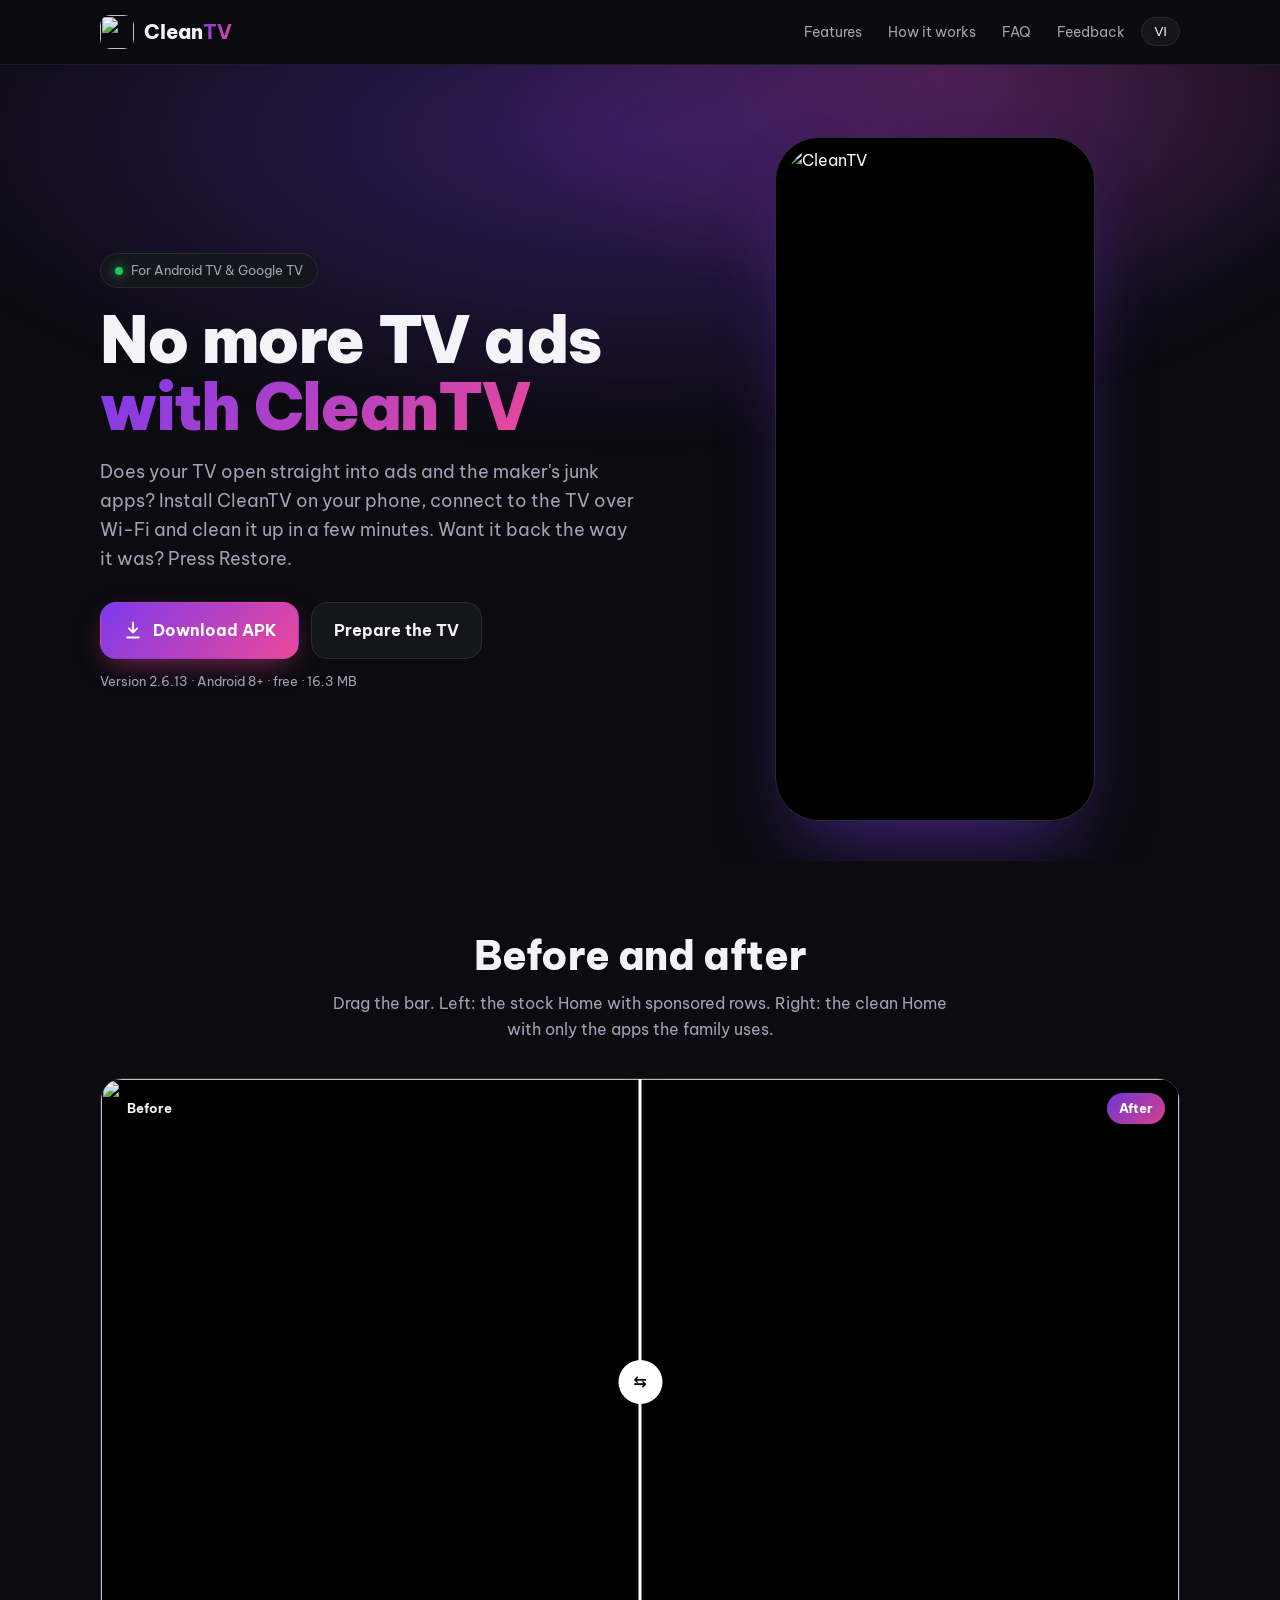
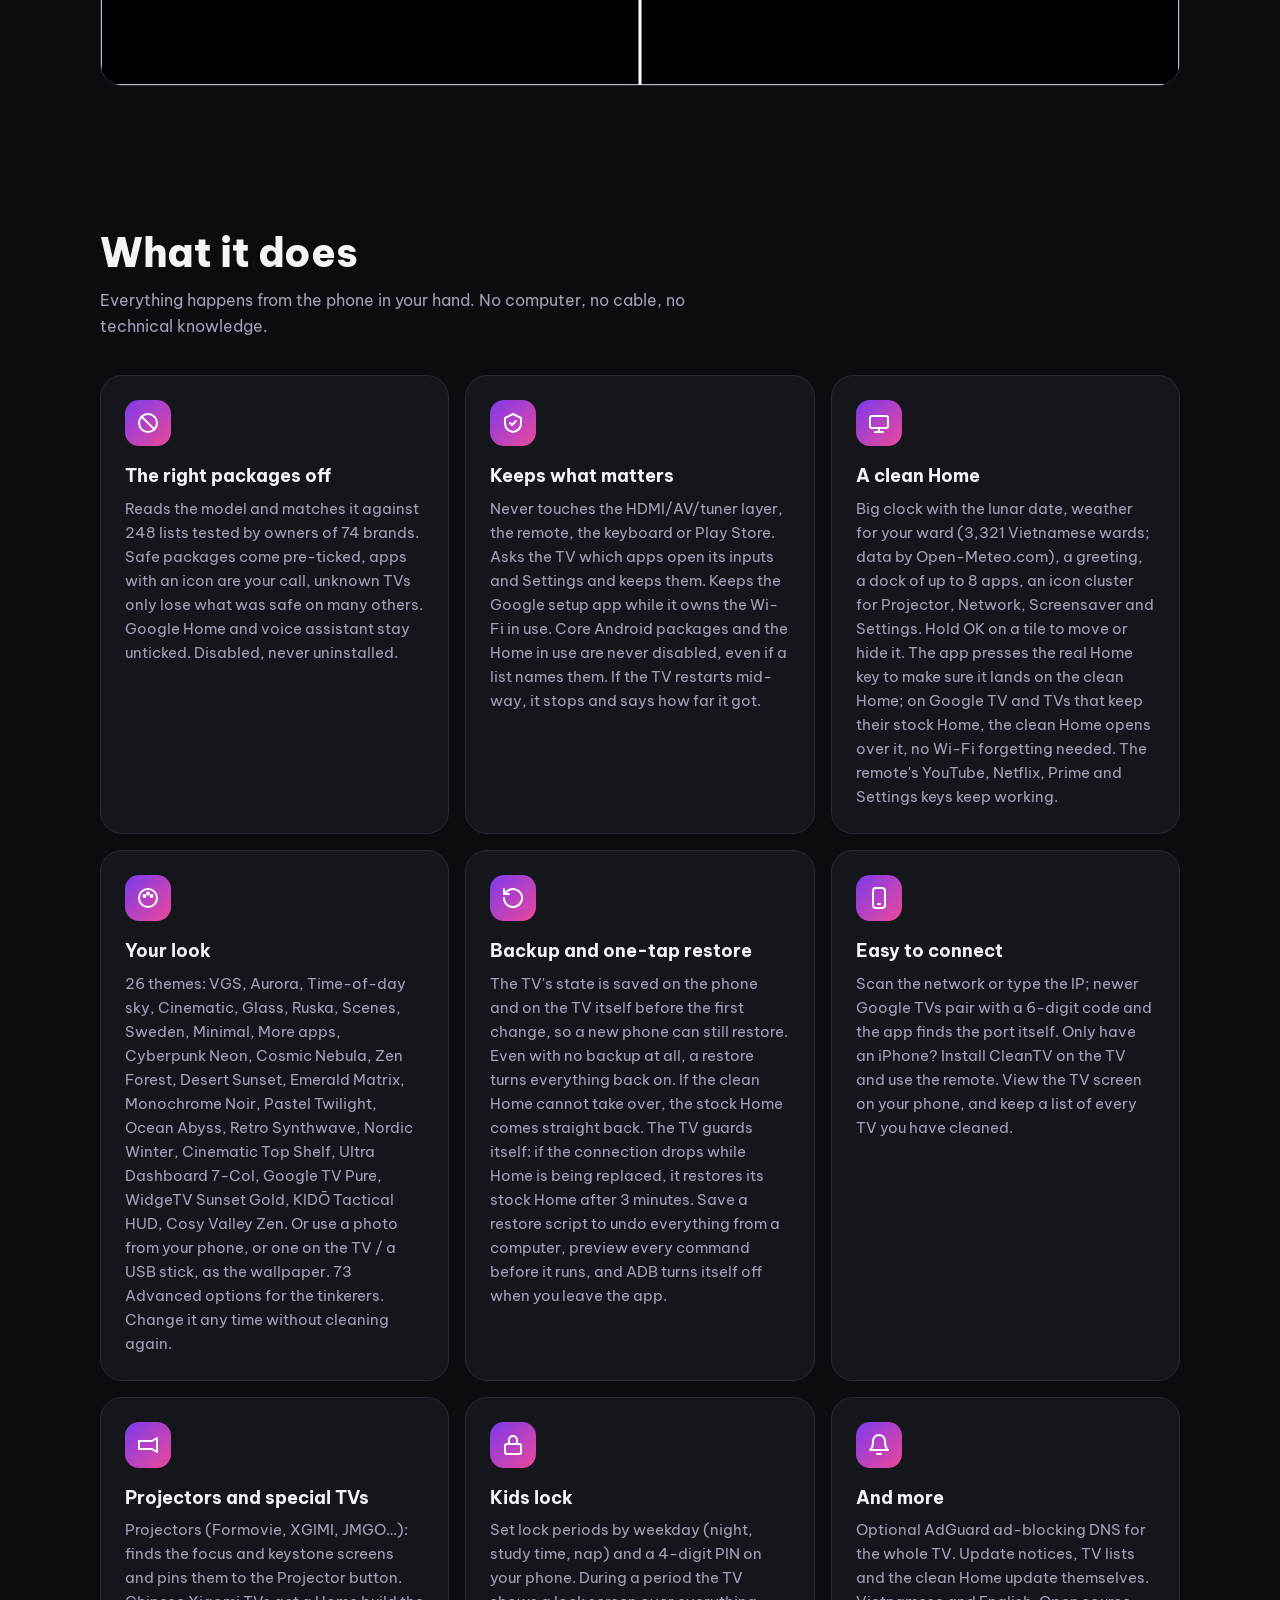
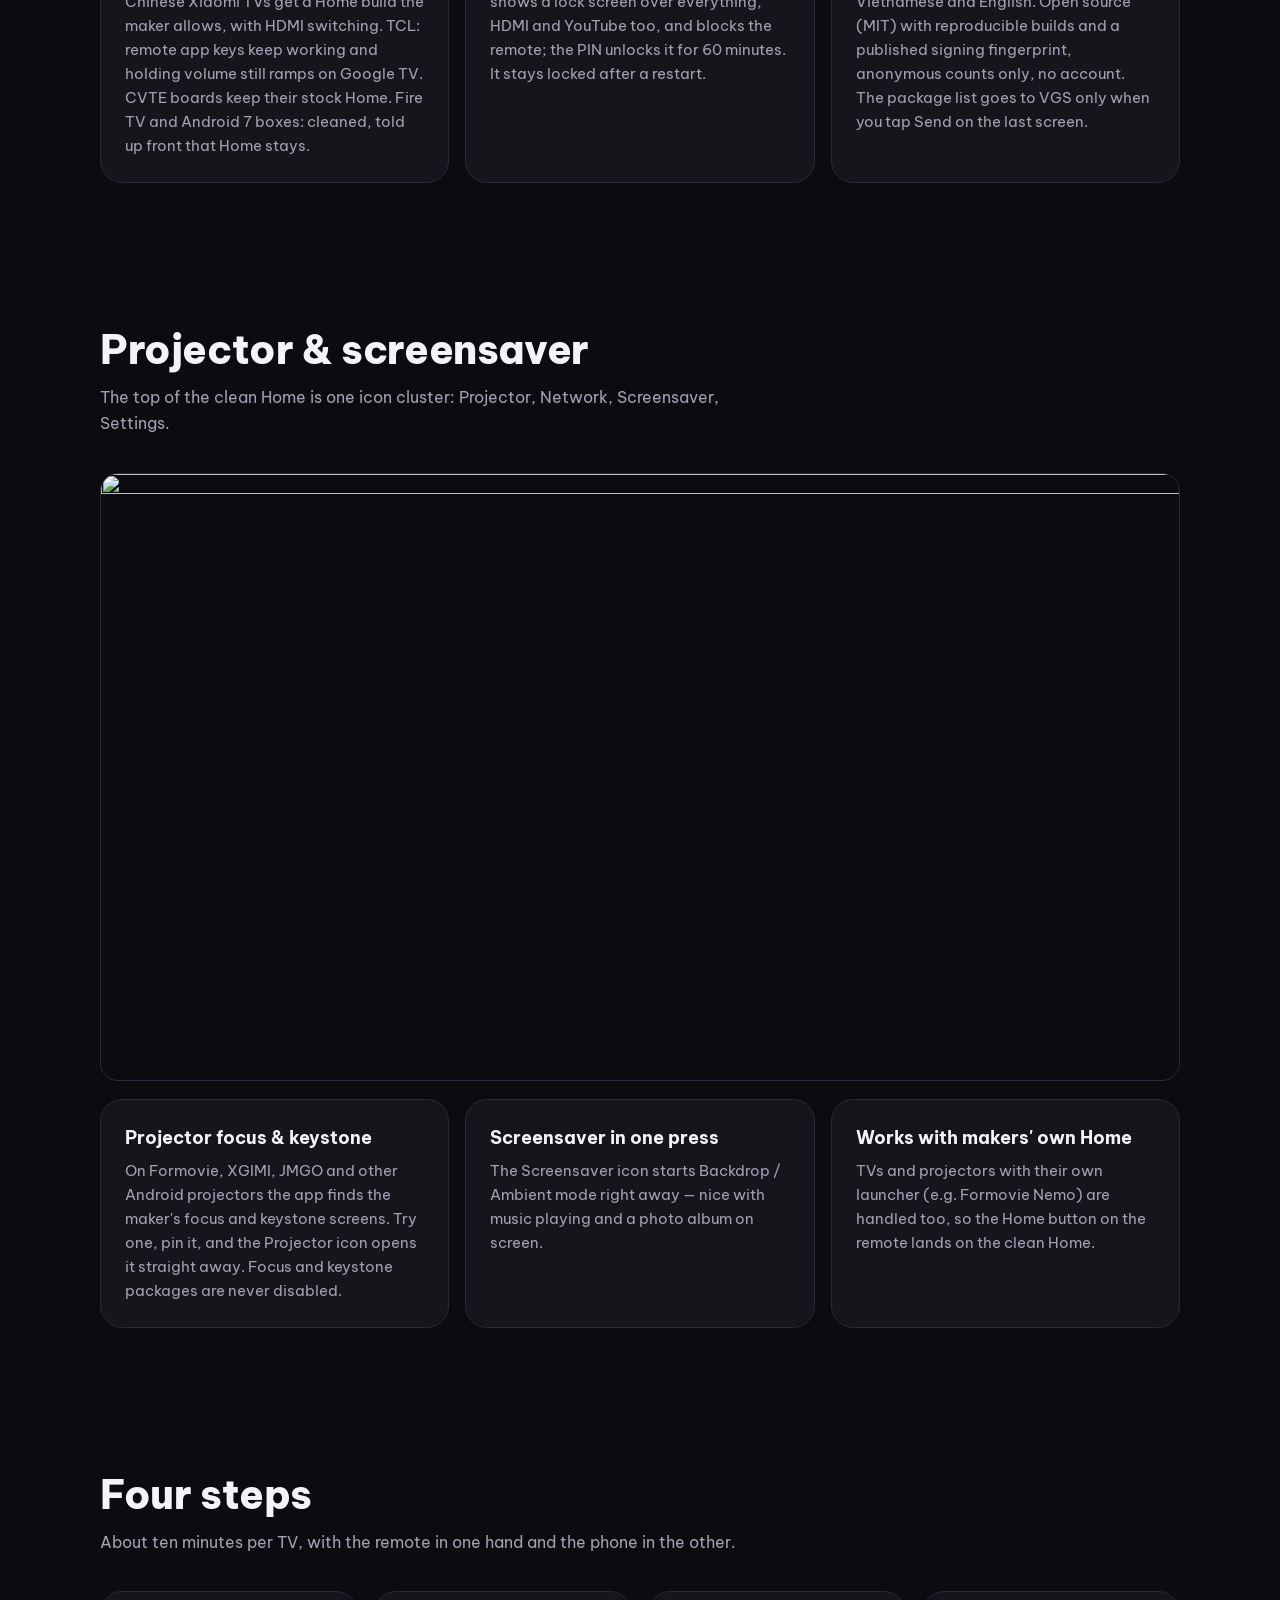
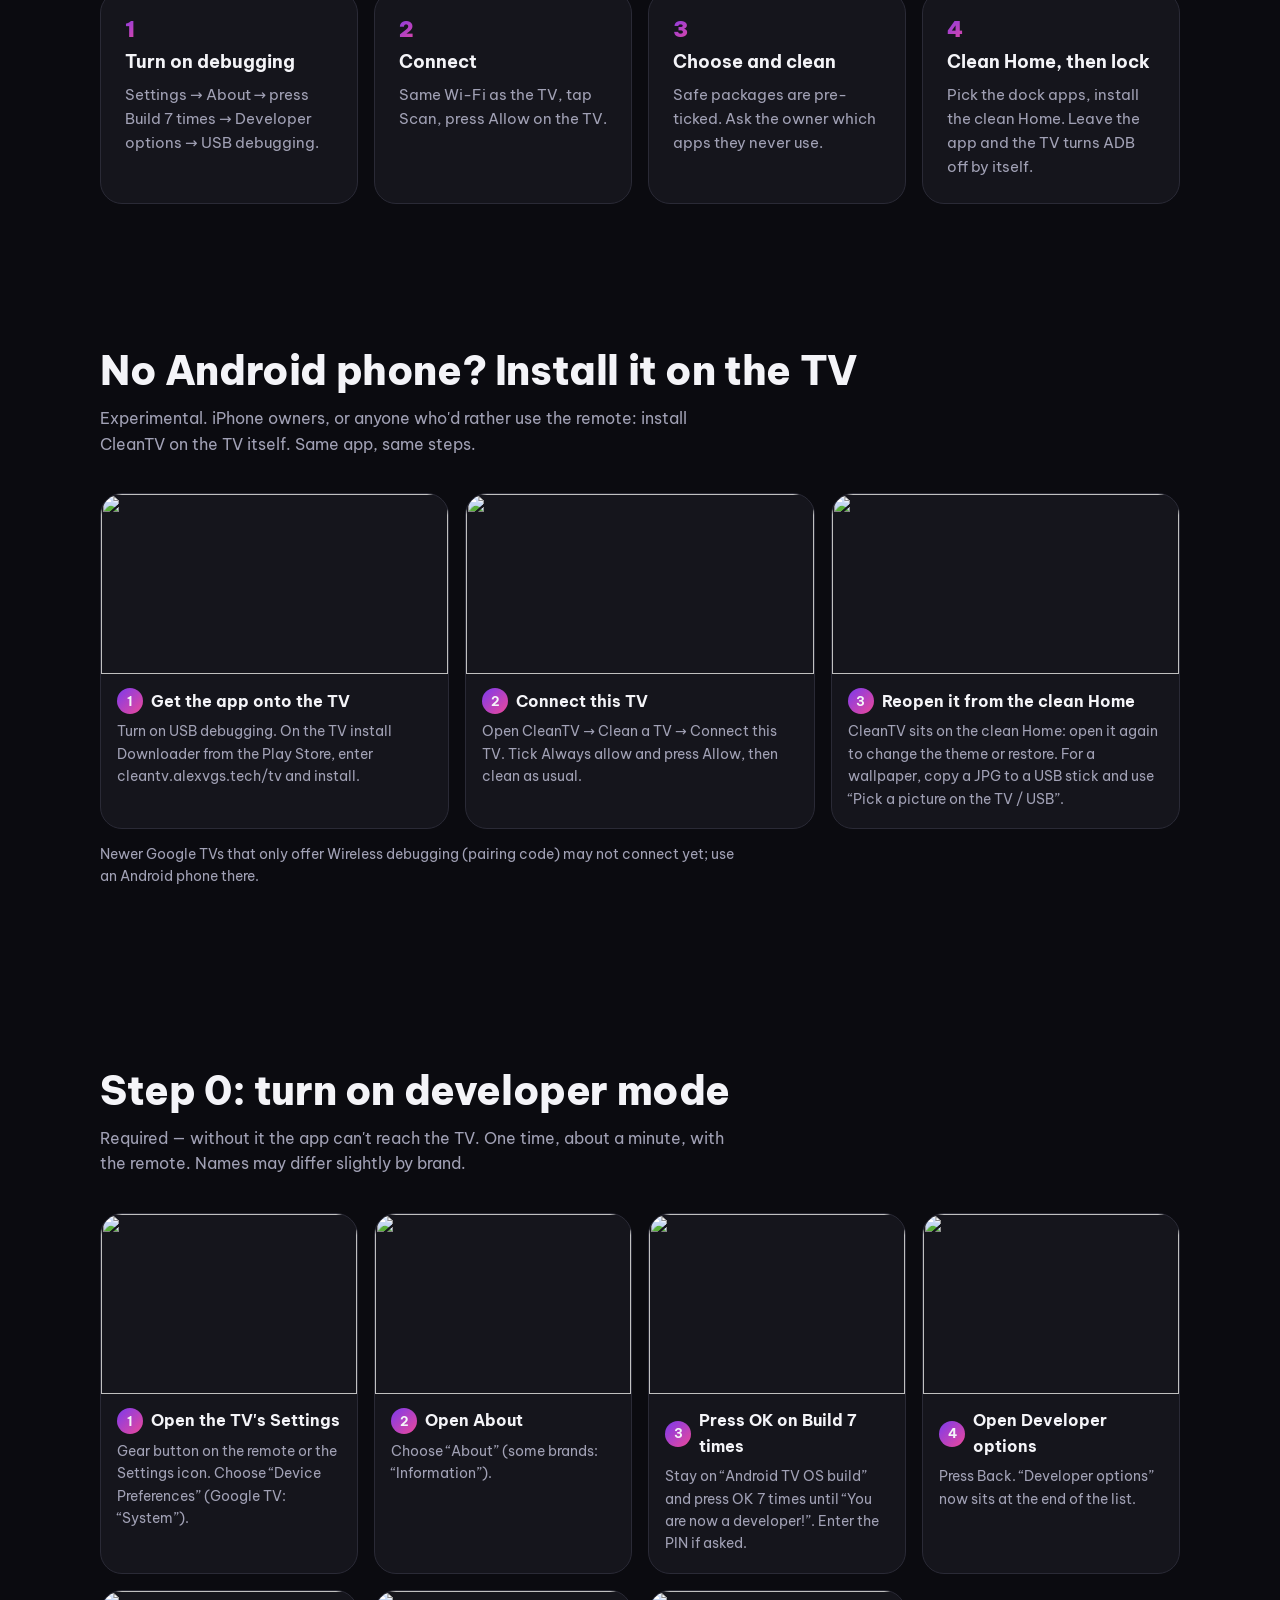
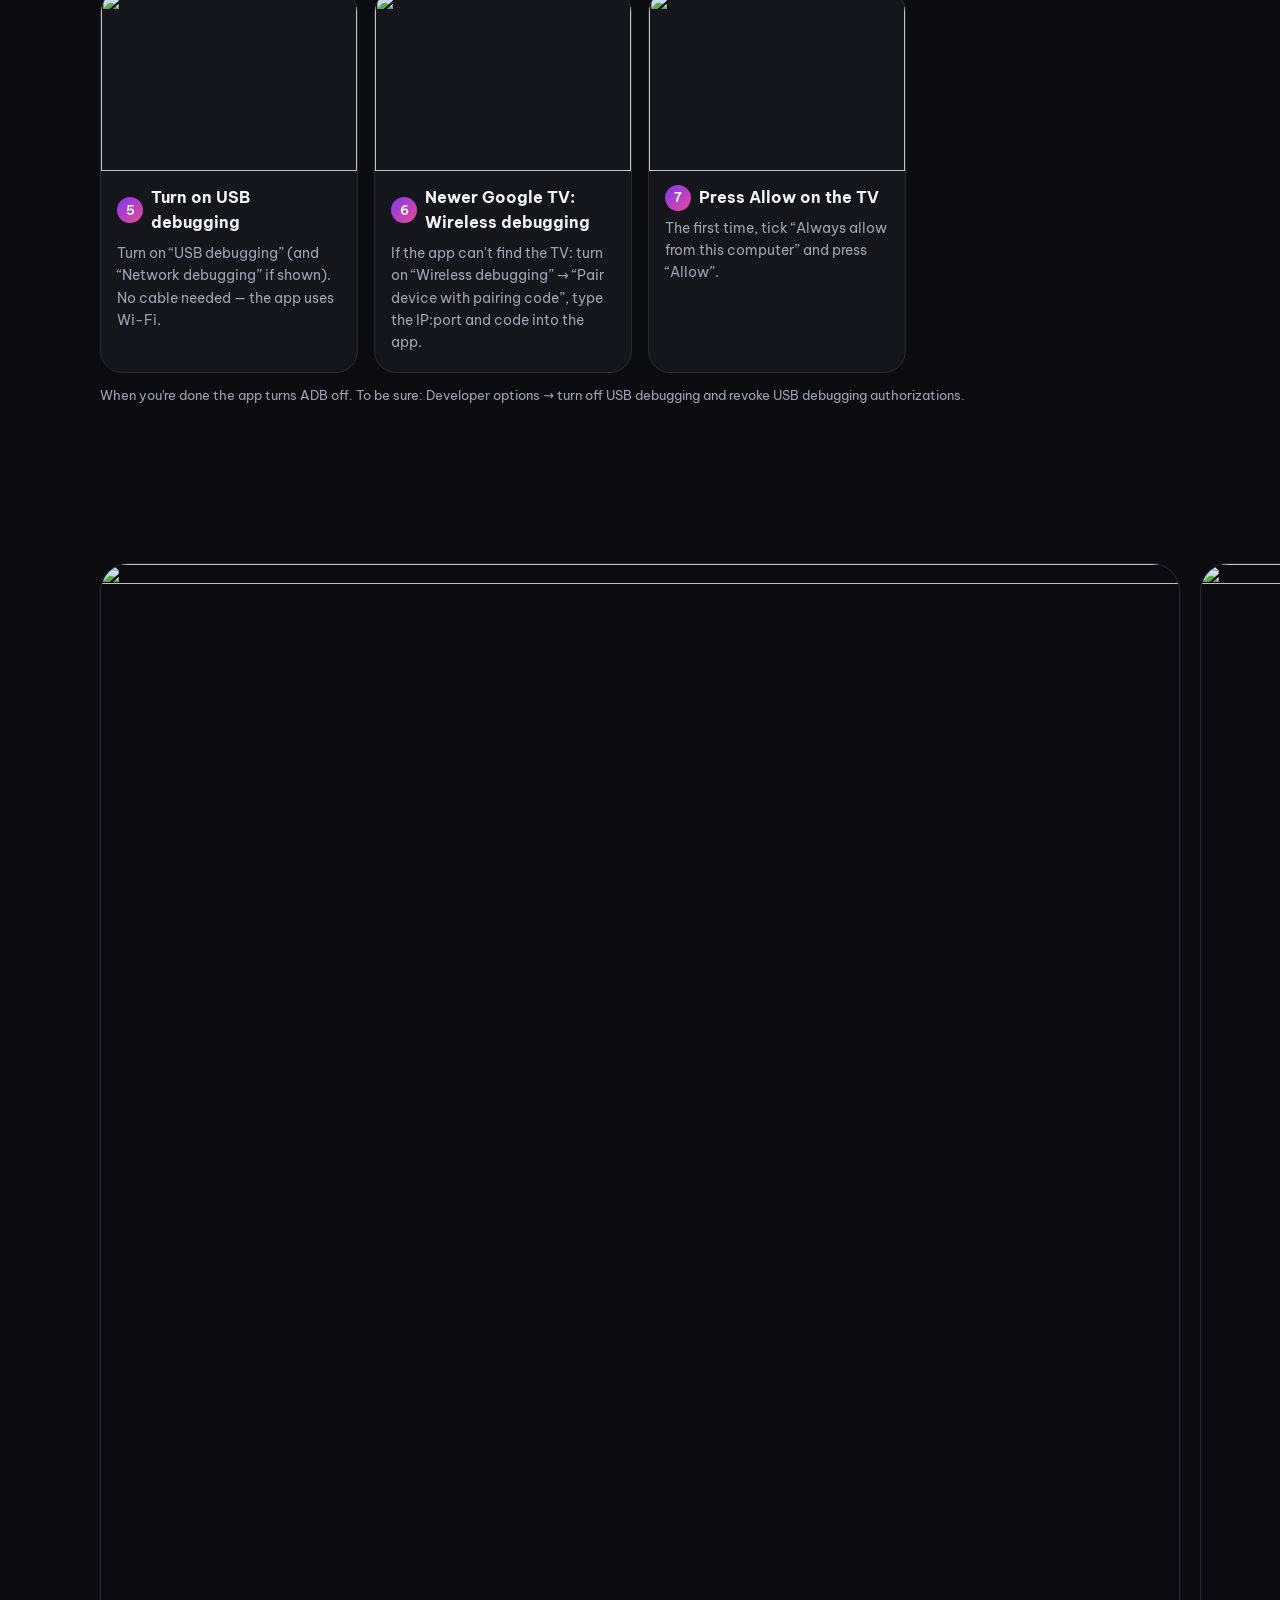
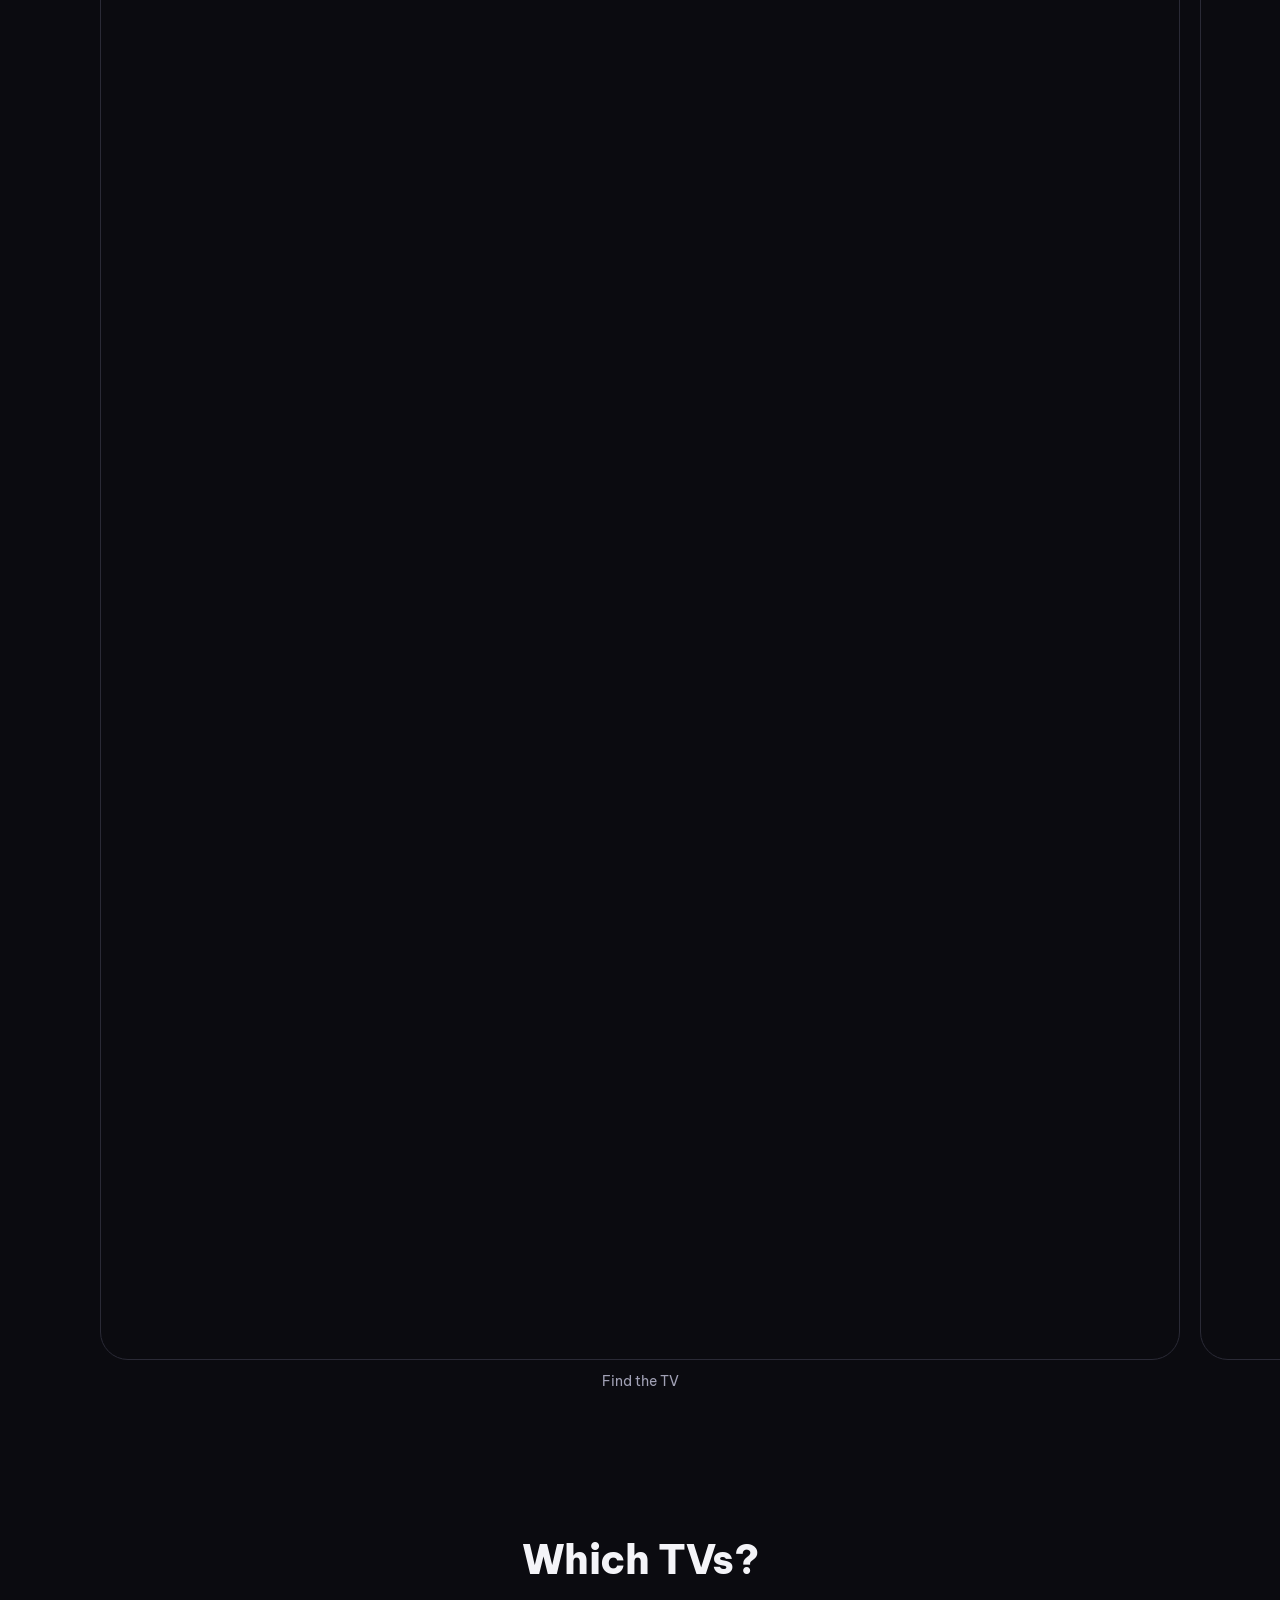
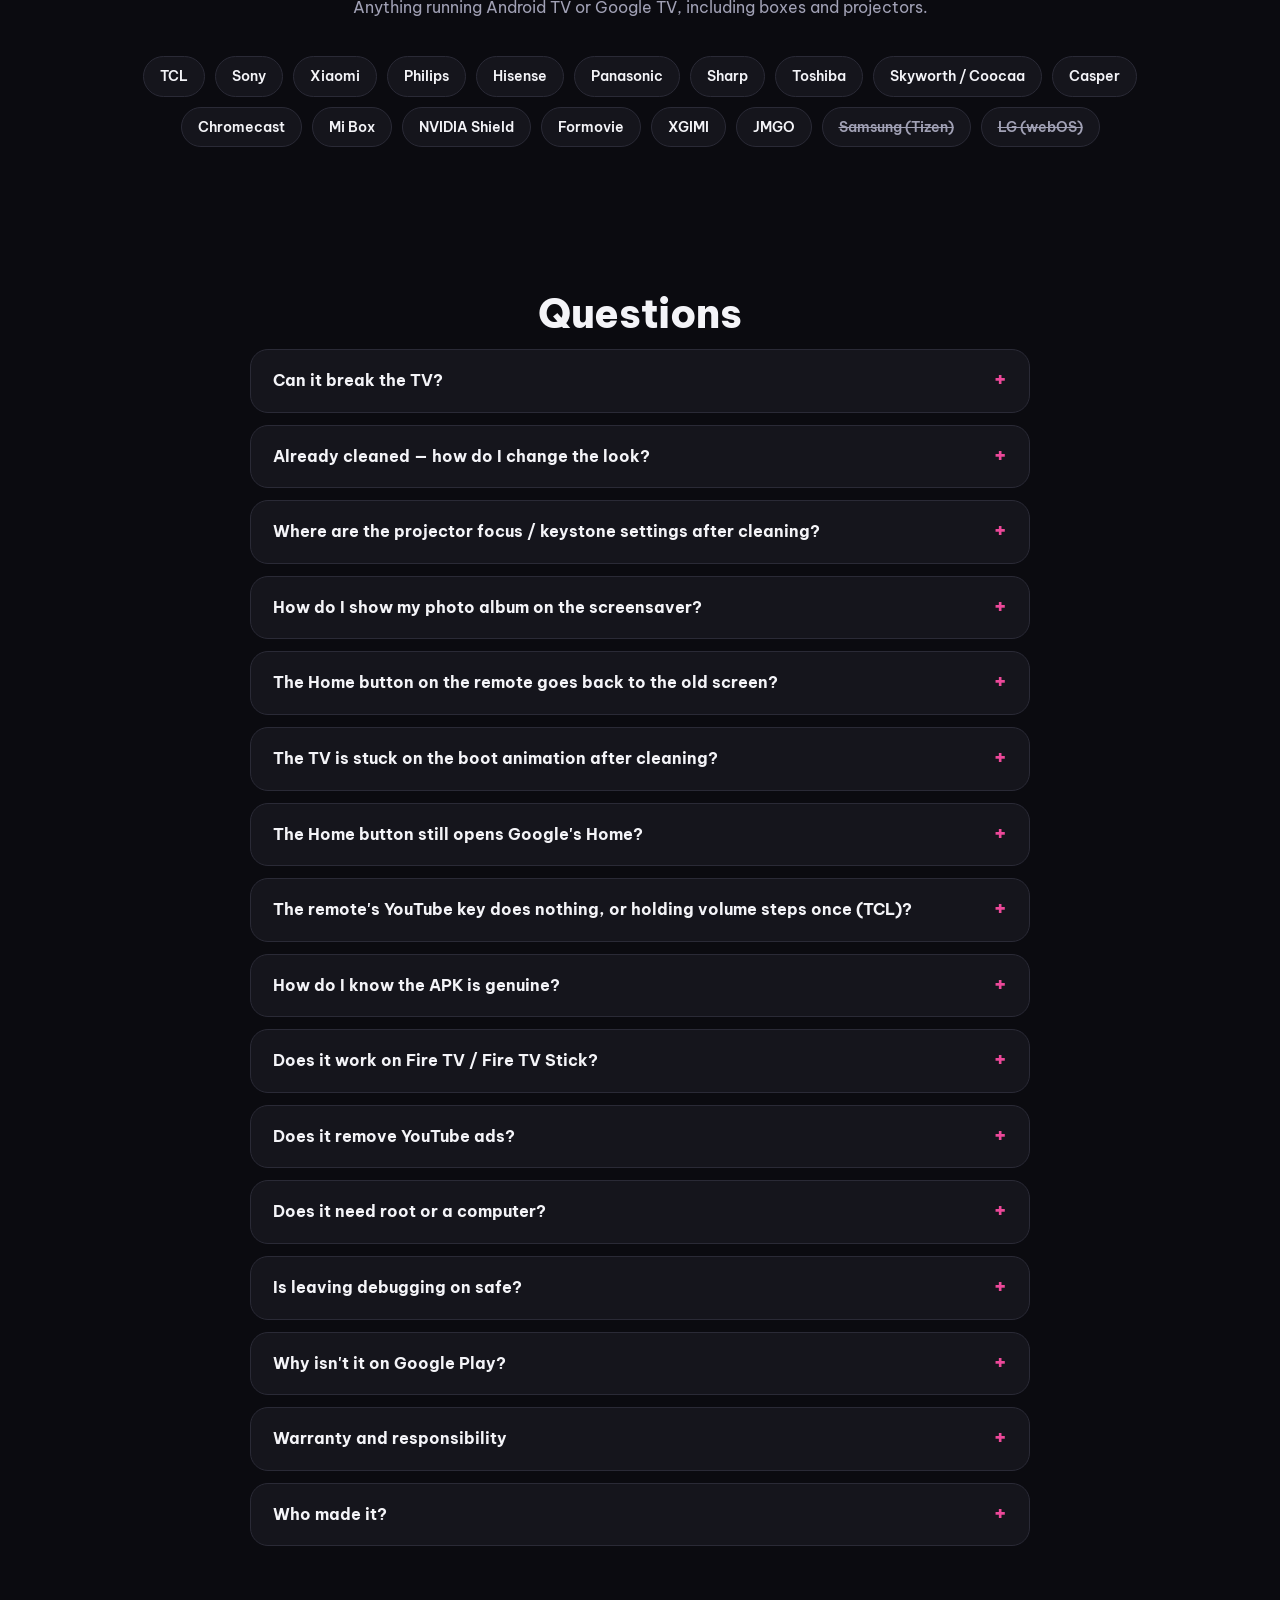
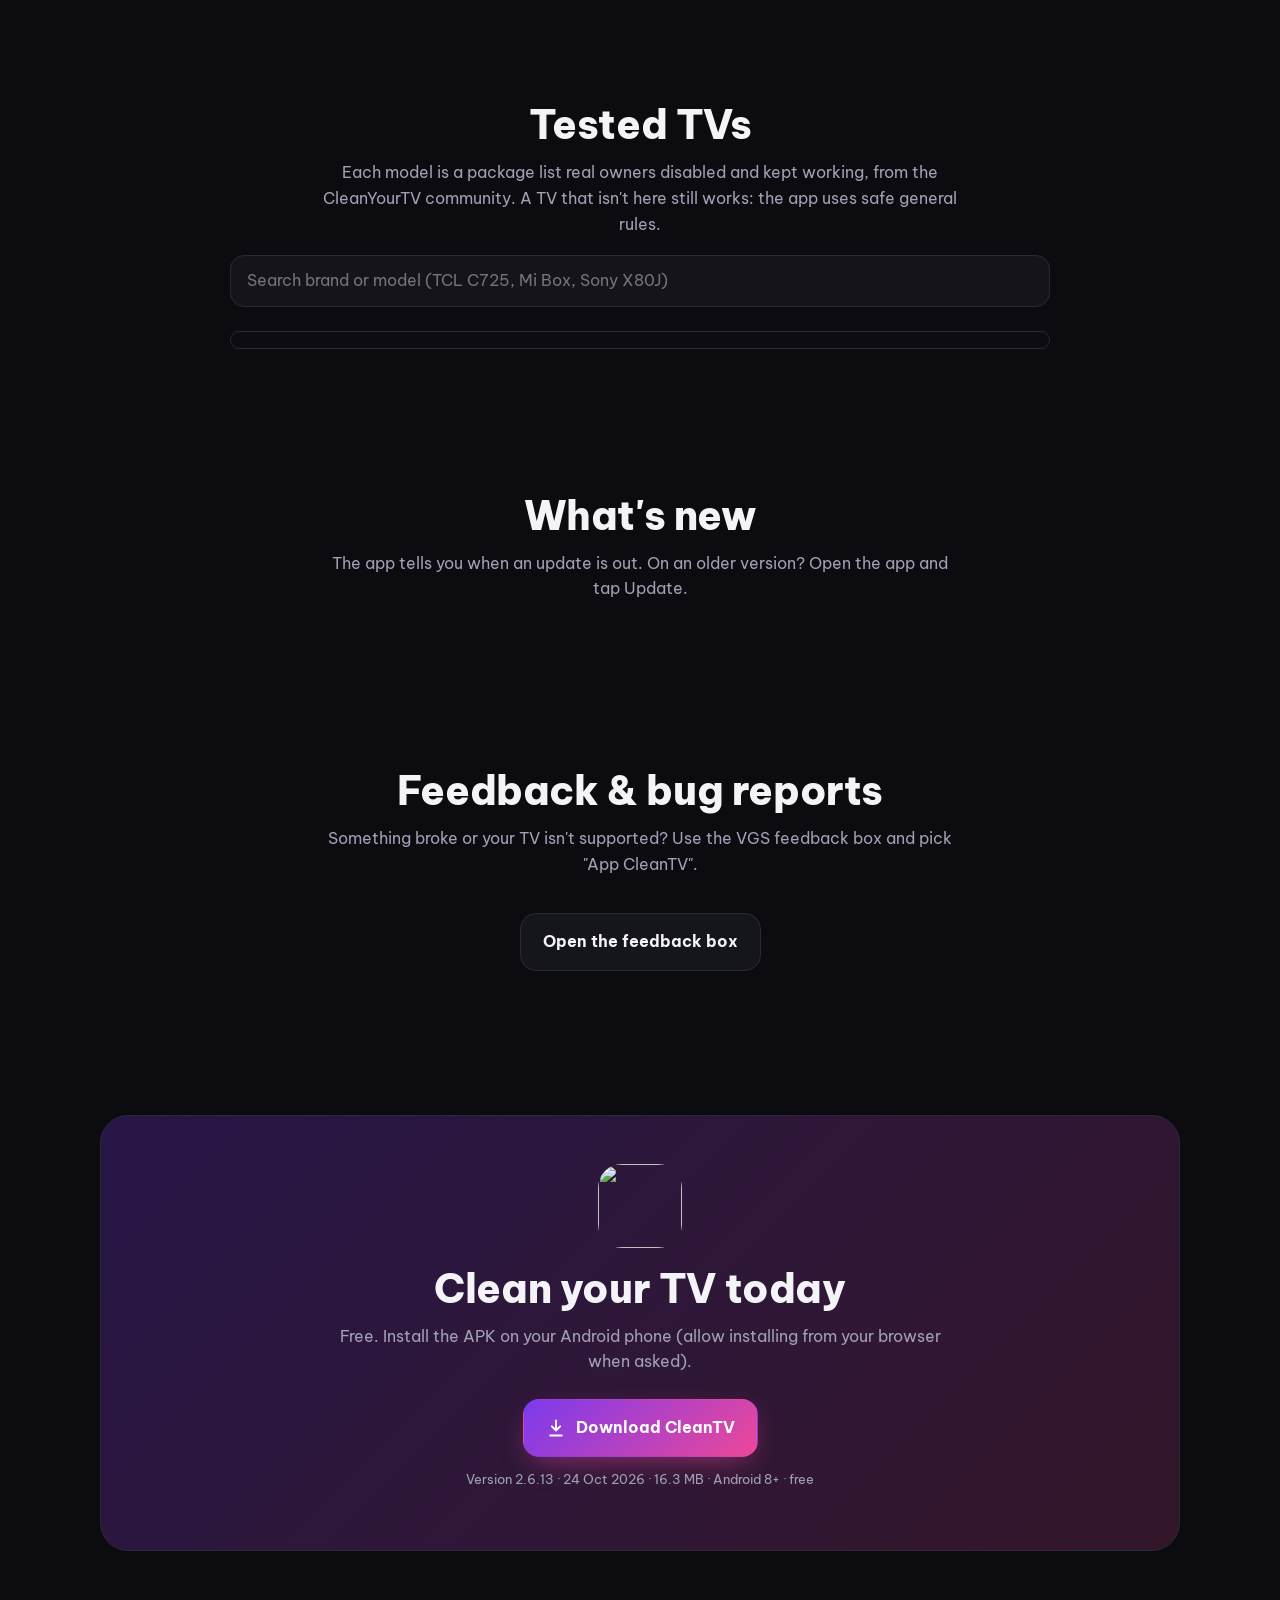
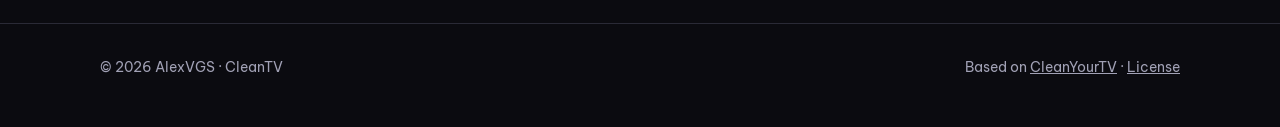
==== commit 5c4f9a88: "feat: tinh chỉnh giao diện nâng cao, trỏ OTA về GitHub và hoàn thiện release script" ====
--- a/web/en.html
+++ b/web/en.html
@@ -189,7 +189,7 @@
     <div class="the"><div class="ic"><svg viewBox="0 0 24 24"><circle cx="12" cy="12" r="9"/><path d="M5.6 5.6l12.8 12.8"/></svg></div><h3 data-en="The right packages off">Dọn đúng gói</h3><p data-en="Reads the model and matches it against 248 lists tested by owners of 74 brands. Safe packages come pre-ticked, apps with an icon are your call, unknown TVs only lose what was safe on many others. Google Home and voice assistant stay unticked. Disabled, never uninstalled.">Đọc model, so với 248 danh sách đã thử của 74 hãng. Gói an toàn tích sẵn, app có biểu tượng bạn tự chọn, tivi lạ chỉ tắt gói đã yên ổn trên nhiều tivi khác. Nhóm Google Home, trợ lý giọng nói không tự tích. Chỉ tắt, không gỡ.</p></div>
     <div class="the"><div class="ic"><svg viewBox="0 0 24 24"><path d="M12 3l8 4v5c0 5-3.5 8-8 9-4.5-1-8-4-8-9V7z"/><path d="M9 12l2 2 4-4"/></svg></div><h3 data-en="Keeps what matters">Tự giữ thứ quan trọng</h3><p data-en="Never touches the HDMI/AV/tuner layer, the remote, the keyboard or Play Store. Asks the TV which apps open its inputs and Settings and keeps them. Keeps the Google setup app while it owns the Wi-Fi in use. Core Android packages and the Home in use are never disabled, even if a list names them. If the TV restarts mid-way, it stops and says how far it got.">Không đụng lớp HDMI/AV/ăng-ten, remote, bàn phím, CH Play. Hỏi chính tivi app nào mở HDMI, Cài đặt rồi giữ lại. Giữ trình cài đặt Google khi mạng Wi-Fi đang dùng thuộc về nó. Gói lõi Android và Home đang dùng không bao giờ bị tắt. Tivi khởi động lại giữa chừng thì dừng và báo đã tắt tới đâu.</p></div>
     <div class="the"><div class="ic"><svg viewBox="0 0 24 24"><rect x="3" y="5" width="18" height="12" rx="2"/><path d="M8 21h8M12 17v4"/></svg></div><h3 data-en="A clean Home">Home sạch</h3><p data-en="Big clock with the lunar date, weather for your ward (3,321 Vietnamese wards; data by Open-Meteo.com), a greeting, a dock of up to 8 apps, an icon cluster for Projector, Network, Screensaver and Settings. Hold OK on a tile to move or hide it. The app presses the real Home key to make sure it lands on the clean Home; on Google TV and TVs that keep their stock Home, the clean Home opens over it, no Wi-Fi forgetting needed. The remote's YouTube, Netflix, Prime and Settings keys keep working.">Đồng hồ to kèm lịch âm, thời tiết theo phường/xã (3.321 xã, dữ liệu Open-Meteo.com), lời chào, dock tối đa 8 app, cụm nút Máy chiếu, Mạng, Màn hình chờ, Cài đặt. Giữ OK trên ô app để dời hay ẩn. App bấm thử nút Home thật để chắc chắn về đúng Home sạch; Google TV, tivi giữ Home gốc thì Home sạch tự mở đè lên, không phải quên Wi-Fi. Nút YouTube, Netflix, Prime, Cài đặt trên remote vẫn chạy.</p></div>
-    <div class="the"><div class="ic"><svg viewBox="0 0 24 24"><circle cx="12" cy="12" r="9"/><circle cx="8.5" cy="10" r="1"/><circle cx="12" cy="7.5" r="1"/><circle cx="15.5" cy="10" r="1"/></svg></div><h3 data-en="Your look">Giao diện tuỳ ý</h3><p data-en="10 themes: VGS, Aurora, Time-of-day sky, Cinematic, Glass, Ruska, Scenes, Sweden, Minimal, More apps. Or use a photo from your phone, or one on the TV / a USB stick, as the wallpaper. 73 Advanced options for the tinkerers. Change it any time without cleaning again.">10 giao diện: VGS, Cực quang, Bầu trời, Điện ảnh, Kính mờ, Thu Phần Lan, Phong cảnh, Thụy Điển, Tối giản, Nhiều app. Hoặc lấy ảnh trong điện thoại, ảnh trên tivi / USB làm hình nền. 73 tuỳ chọn Nâng cao. Đổi lúc nào cũng được, không phải dọn lại.</p></div>
+    <div class="the"><div class="ic"><svg viewBox="0 0 24 24"><circle cx="12" cy="12" r="9"/><circle cx="8.5" cy="10" r="1"/><circle cx="12" cy="7.5" r="1"/><circle cx="15.5" cy="10" r="1"/></svg></div><h3 data-en="Your look">Giao diện tuỳ ý</h3><p data-en="26 themes: VGS, Aurora, Time-of-day sky, Cinematic, Glass, Ruska, Scenes, Sweden, Minimal, More apps, Cyberpunk Neon, Cosmic Nebula, Zen Forest, Desert Sunset, Emerald Matrix, Monochrome Noir, Pastel Twilight, Ocean Abyss, Retro Synthwave, Nordic Winter, Cinematic Top Shelf, Ultra Dashboard 7-Col, Google TV Pure, WidgeTV Sunset Gold, KIDŌ Tactical HUD, Cosy Valley Zen. Or use a photo from your phone, or one on the TV / a USB stick, as the wallpaper. 73 Advanced options for the tinkerers. Change it any time without cleaning again.">26 giao diện: VGS, Cực quang, Bầu trời, Điện ảnh, Kính mờ, Thu Phần Lan, Phong cảnh, Thụy Điển, Tối giản, Nhiều app, Neon Đêm, Tinh Vân, Thiền Trà, Sa Mạc, Ngọc Bích, Điện Ảnh Noir, Hoàng Hôn Pastel, Đại Dương Sâu, Retro Synthwave, Băng Giá, Điện Ảnh Top Shelf, Lưới Đa Năng 7 cột, Google TV Tinh Gọn, Bầu Trời Hoàng Kim, Trung Tâm Chỉ Huy HUD, Thung Lũng Tĩnh Tại. Hoặc lấy ảnh trong điện thoại, ảnh trên tivi / USB làm hình nền. 73 tuỳ chọn Nâng cao. Đổi lúc nào cũng được, không phải dọn lại.</p></div>
     <div class="the"><div class="ic"><svg viewBox="0 0 24 24"><path d="M3 12a9 9 0 1 0 3-6.7L3 8"/><path d="M3 3v5h5"/></svg></div><h3 data-en="Backup and one-tap restore">Sao lưu · khôi phục một chạm</h3><p data-en="The TV's state is saved on the phone and on the TV itself before the first change, so a new phone can still restore. Even with no backup at all, a restore turns everything back on. If the clean Home cannot take over, the stock Home comes straight back. The TV guards itself: if the connection drops while Home is being replaced, it restores its stock Home after 3 minutes. Save a restore script to undo everything from a computer, preview every command before it runs, and ADB turns itself off when you leave the app.">Trạng thái tivi được lưu trên điện thoại và cả trên tivi trước lệnh đầu tiên, đổi điện thoại vẫn khôi phục được. Không còn bản sao lưu vẫn bật lại được mọi thứ. Home sạch không thay được thì trả ngay Home gốc. Tivi tự canh gác: đang thay Home mà rớt kết nối thì 3 phút sau tự trả Home cũ. Lưu kịch bản khôi phục dùng bằng máy tính, xem trước từng lệnh, rời app là tivi tự tắt ADB.</p></div>
     <div class="the"><div class="ic"><svg viewBox="0 0 24 24"><rect x="6" y="2" width="12" height="20" rx="3"/><path d="M11 18h2"/></svg></div><h3 data-en="Easy to connect">Kết nối dễ</h3><p data-en="Scan the network or type the IP; newer Google TVs pair with a 6-digit code and the app finds the port itself. Only have an iPhone? Install CleanTV on the TV and use the remote. View the TV screen on your phone, and keep a list of every TV you have cleaned.">Quét mạng hoặc gõ IP; Google TV đời mới ghép bằng mã 6 số, app tự dò cổng. Dùng iPhone thì cài CleanTV thẳng lên tivi, đi bằng remote. Xem màn hình tivi trên điện thoại, nhớ danh sách tivi đã dọn.</p></div>
     <div class="the"><div class="ic"><svg viewBox="0 0 24 24"><path d="M3 8h13l5-3v14l-5-3H3z"/></svg></div><h3 data-en="Projectors and special TVs">Máy chiếu & hãng riêng</h3><p data-en="Projectors (Formovie, XGIMI, JMGO…): finds the focus and keystone screens and pins them to the Projector button. Chinese Xiaomi TVs get a Home build the maker allows, with HDMI switching. TCL: remote app keys keep working and holding volume still ramps on Google TV. CVTE boards keep their stock Home. Fire TV and Android 7 boxes: cleaned, told up front that Home stays.">Máy chiếu (Formovie, XGIMI, JMGO…): dò màn lấy nét, chỉnh hình rồi ghim vào nút Máy chiếu. Xiaomi bản Trung Quốc: Home sạch bản riêng hãng cho phép, chuyển được HDMI. TCL: nút app trên remote vẫn chạy, Google TV giữ âm lượng vẫn tăng giảm liên tục. Bo mạch CVTE giữ Home hãng. Fire TV, box Android 7: dọn được, báo trước là không thay Home.</p></div>
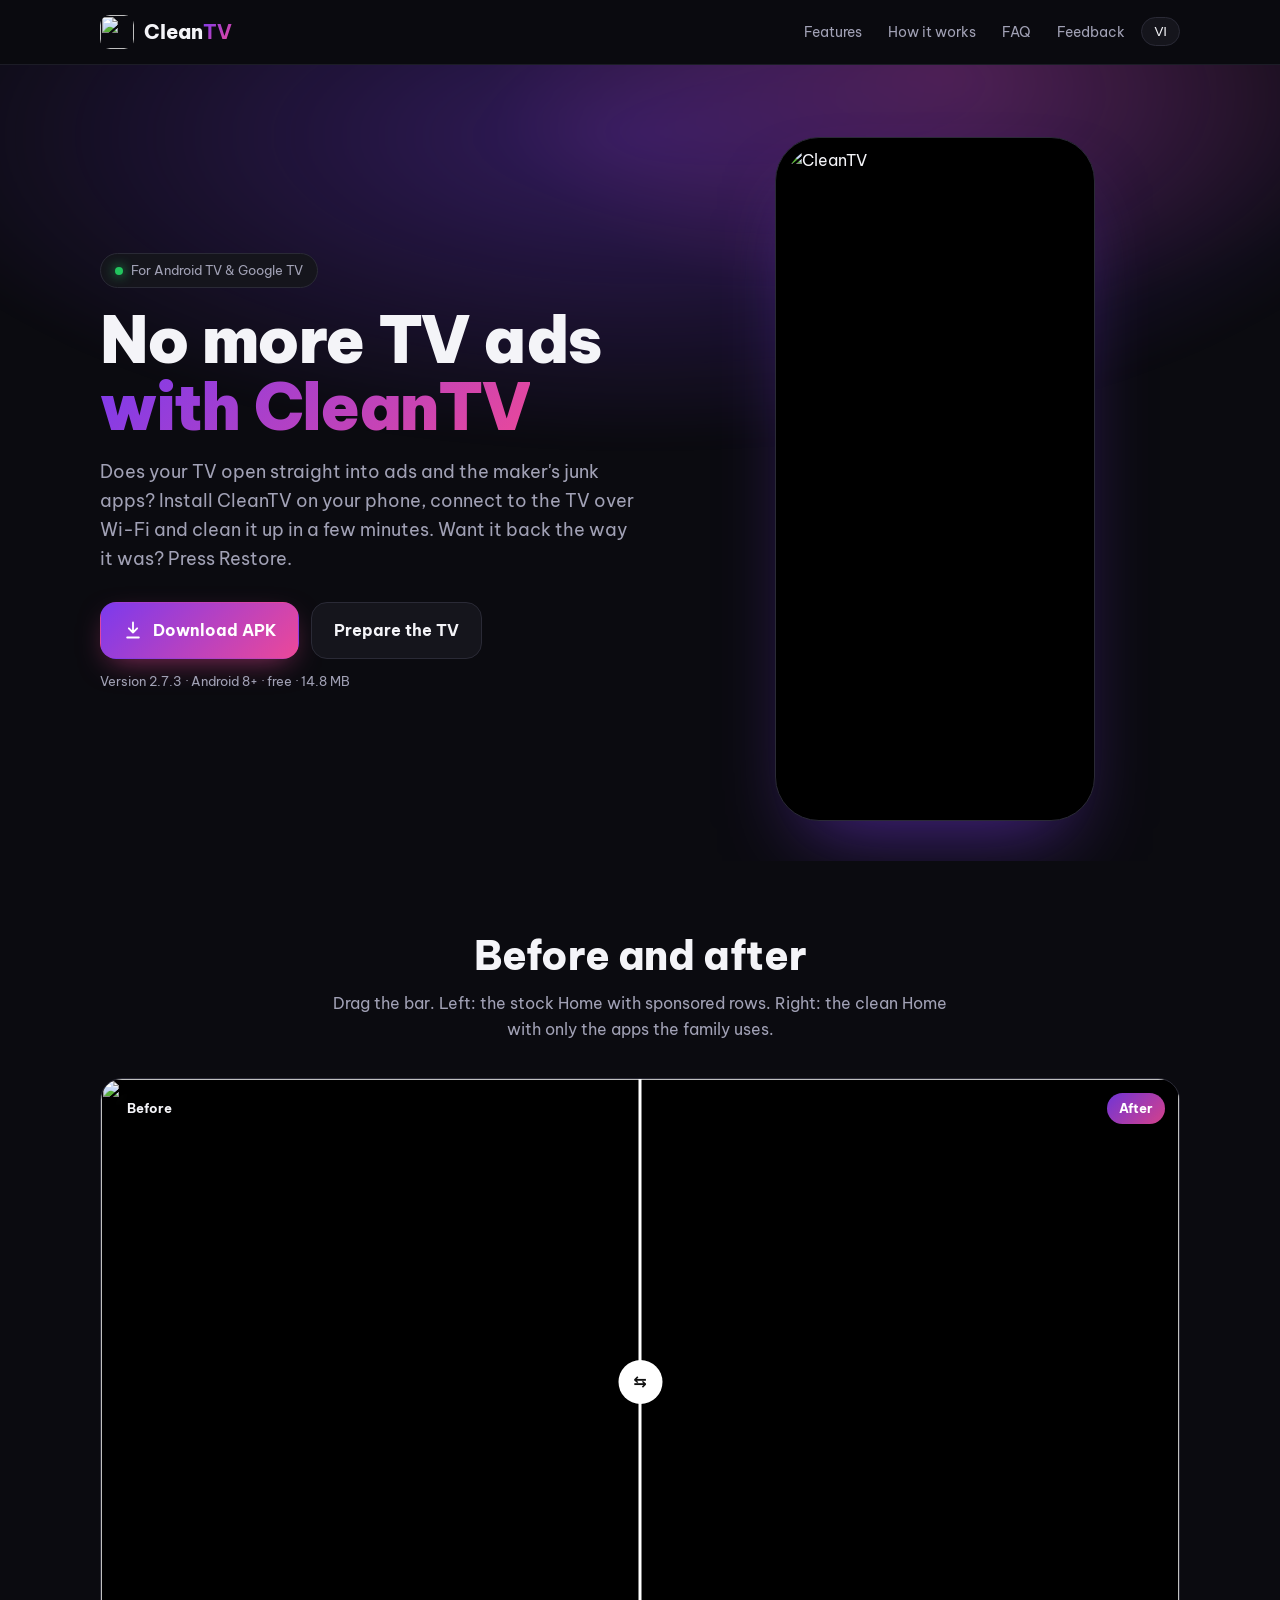
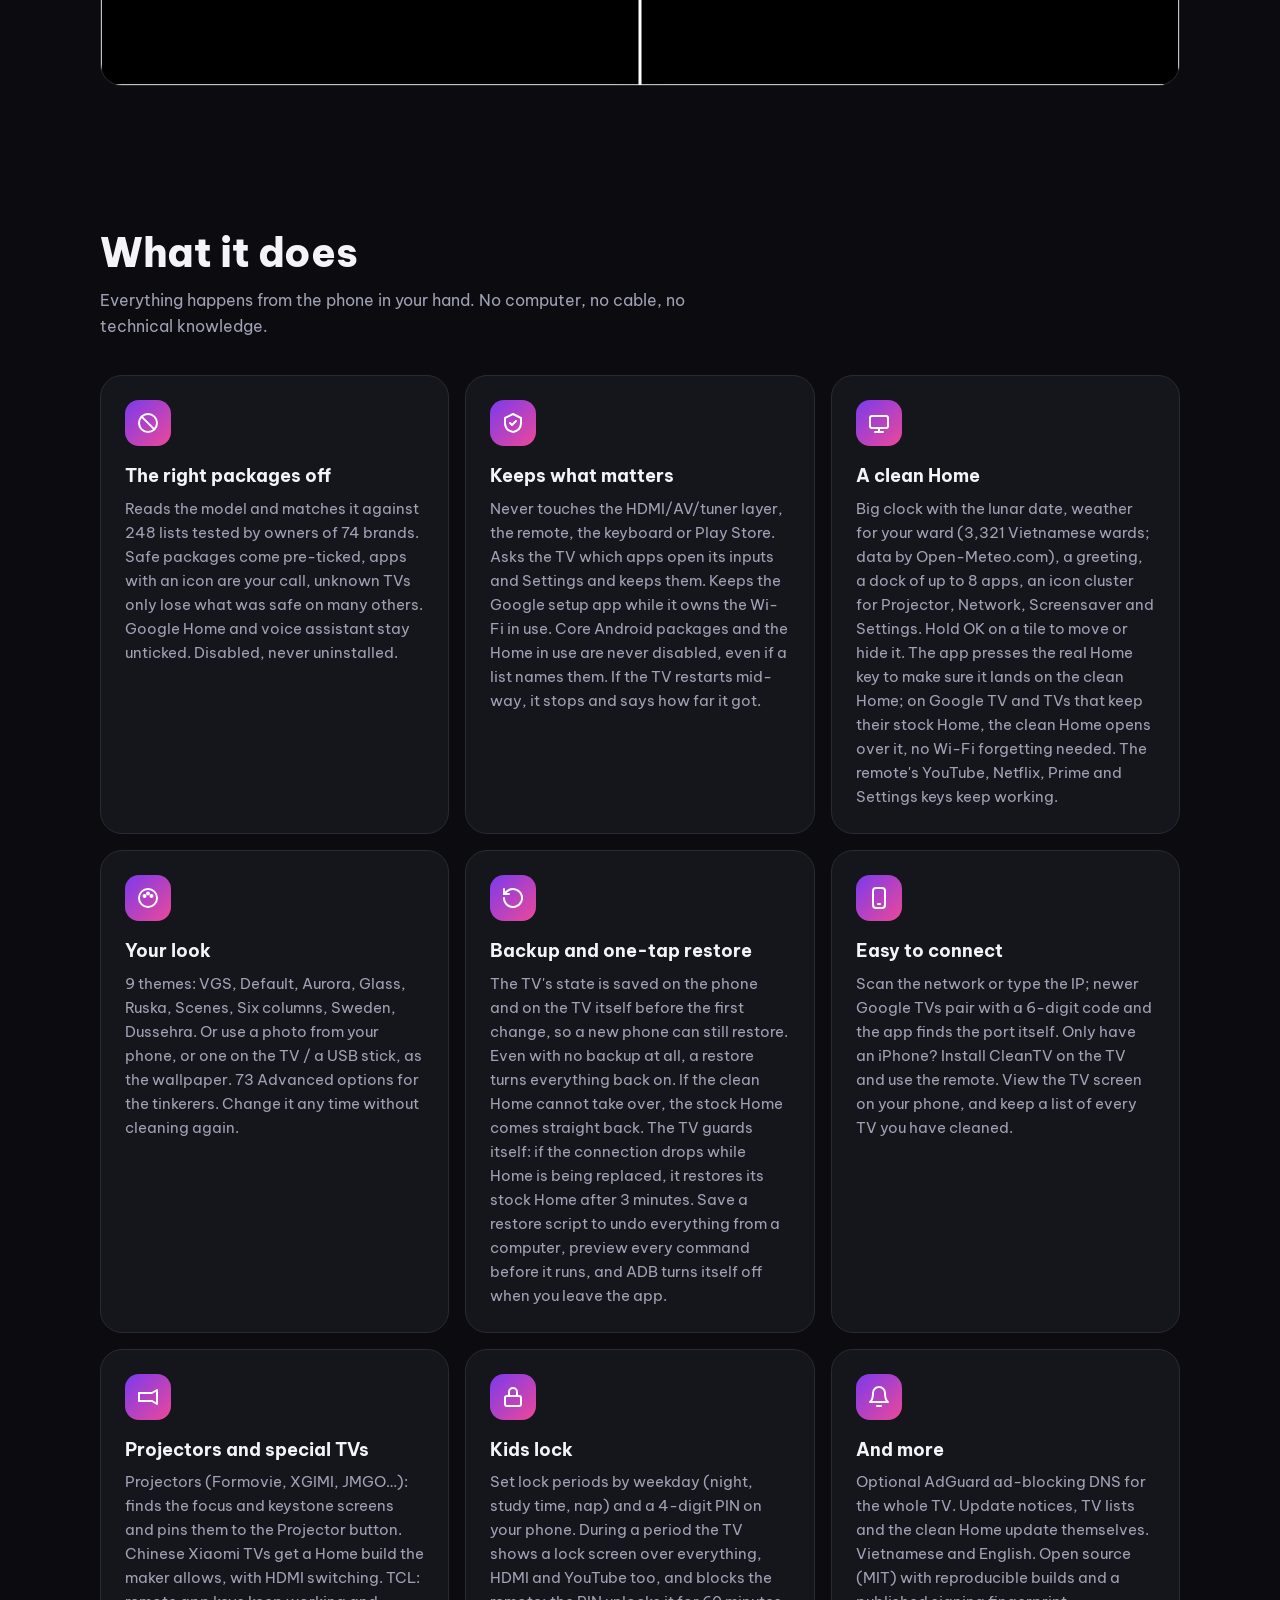
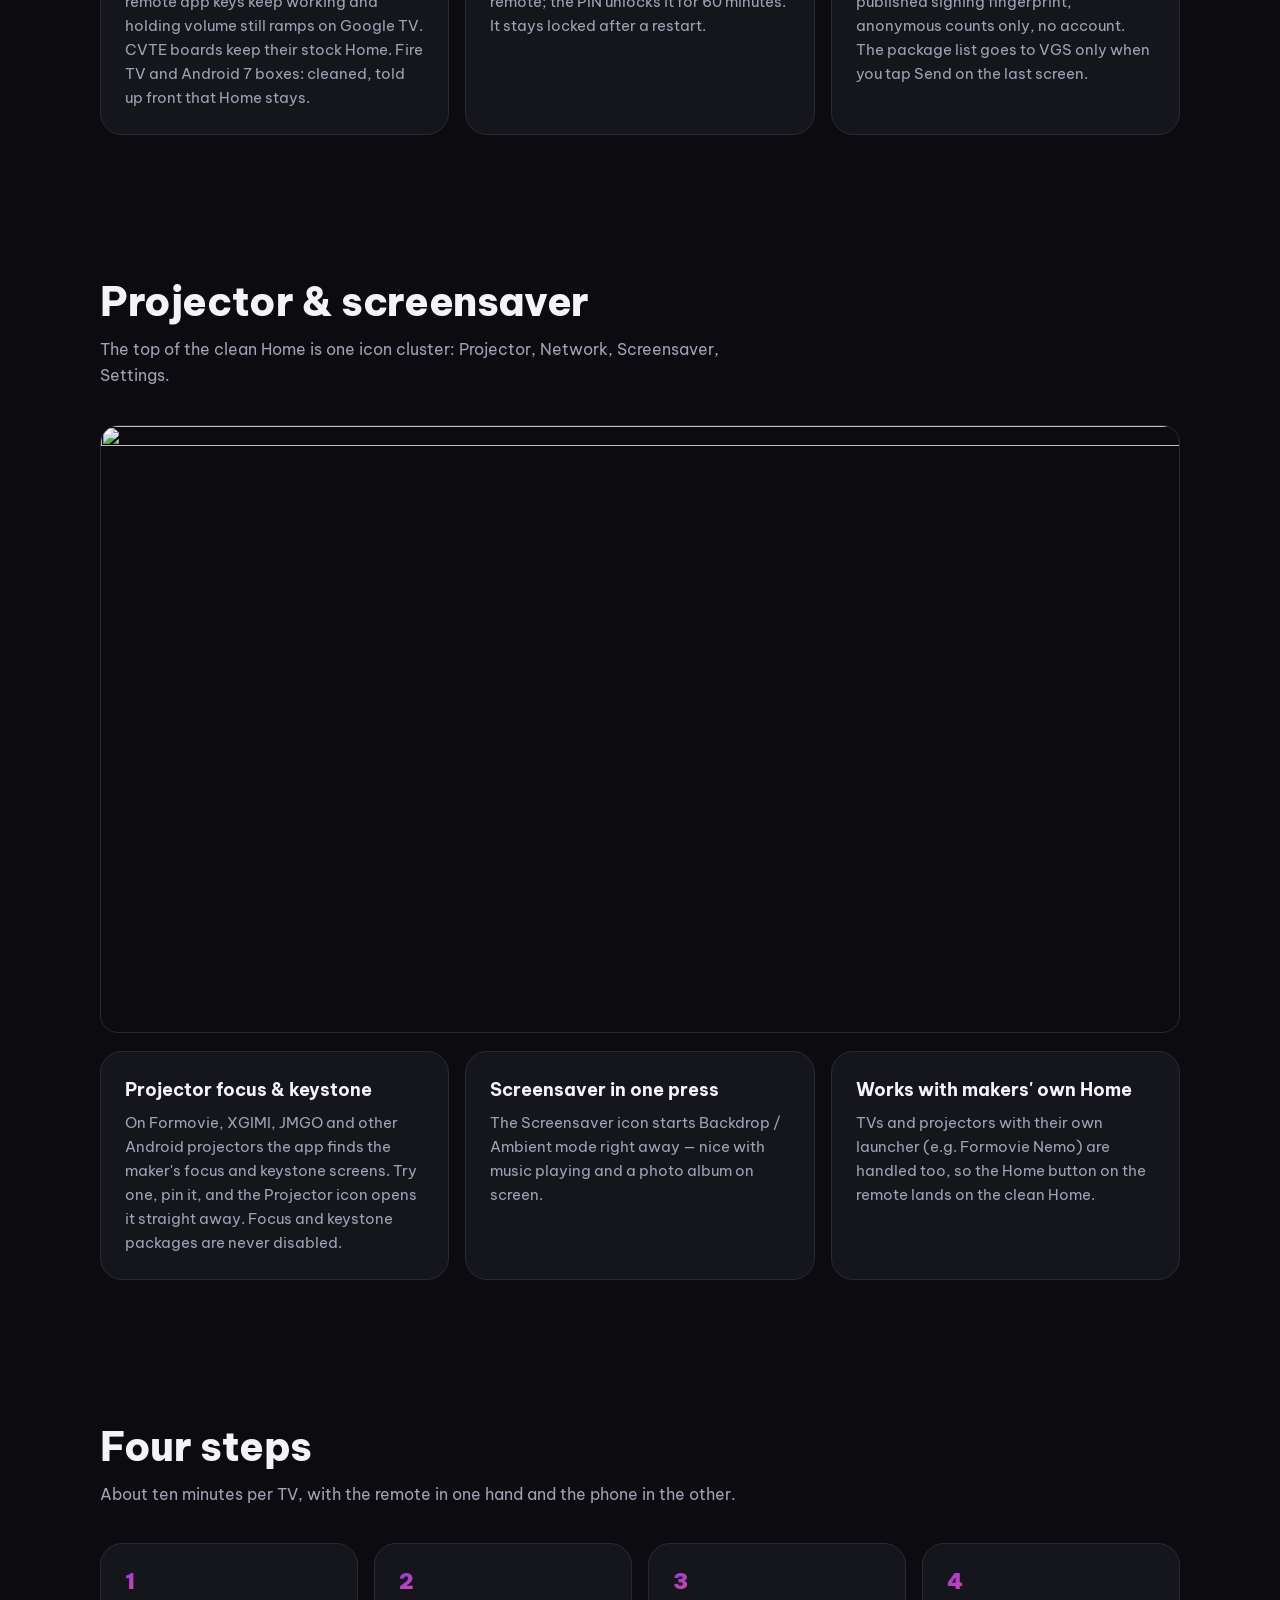
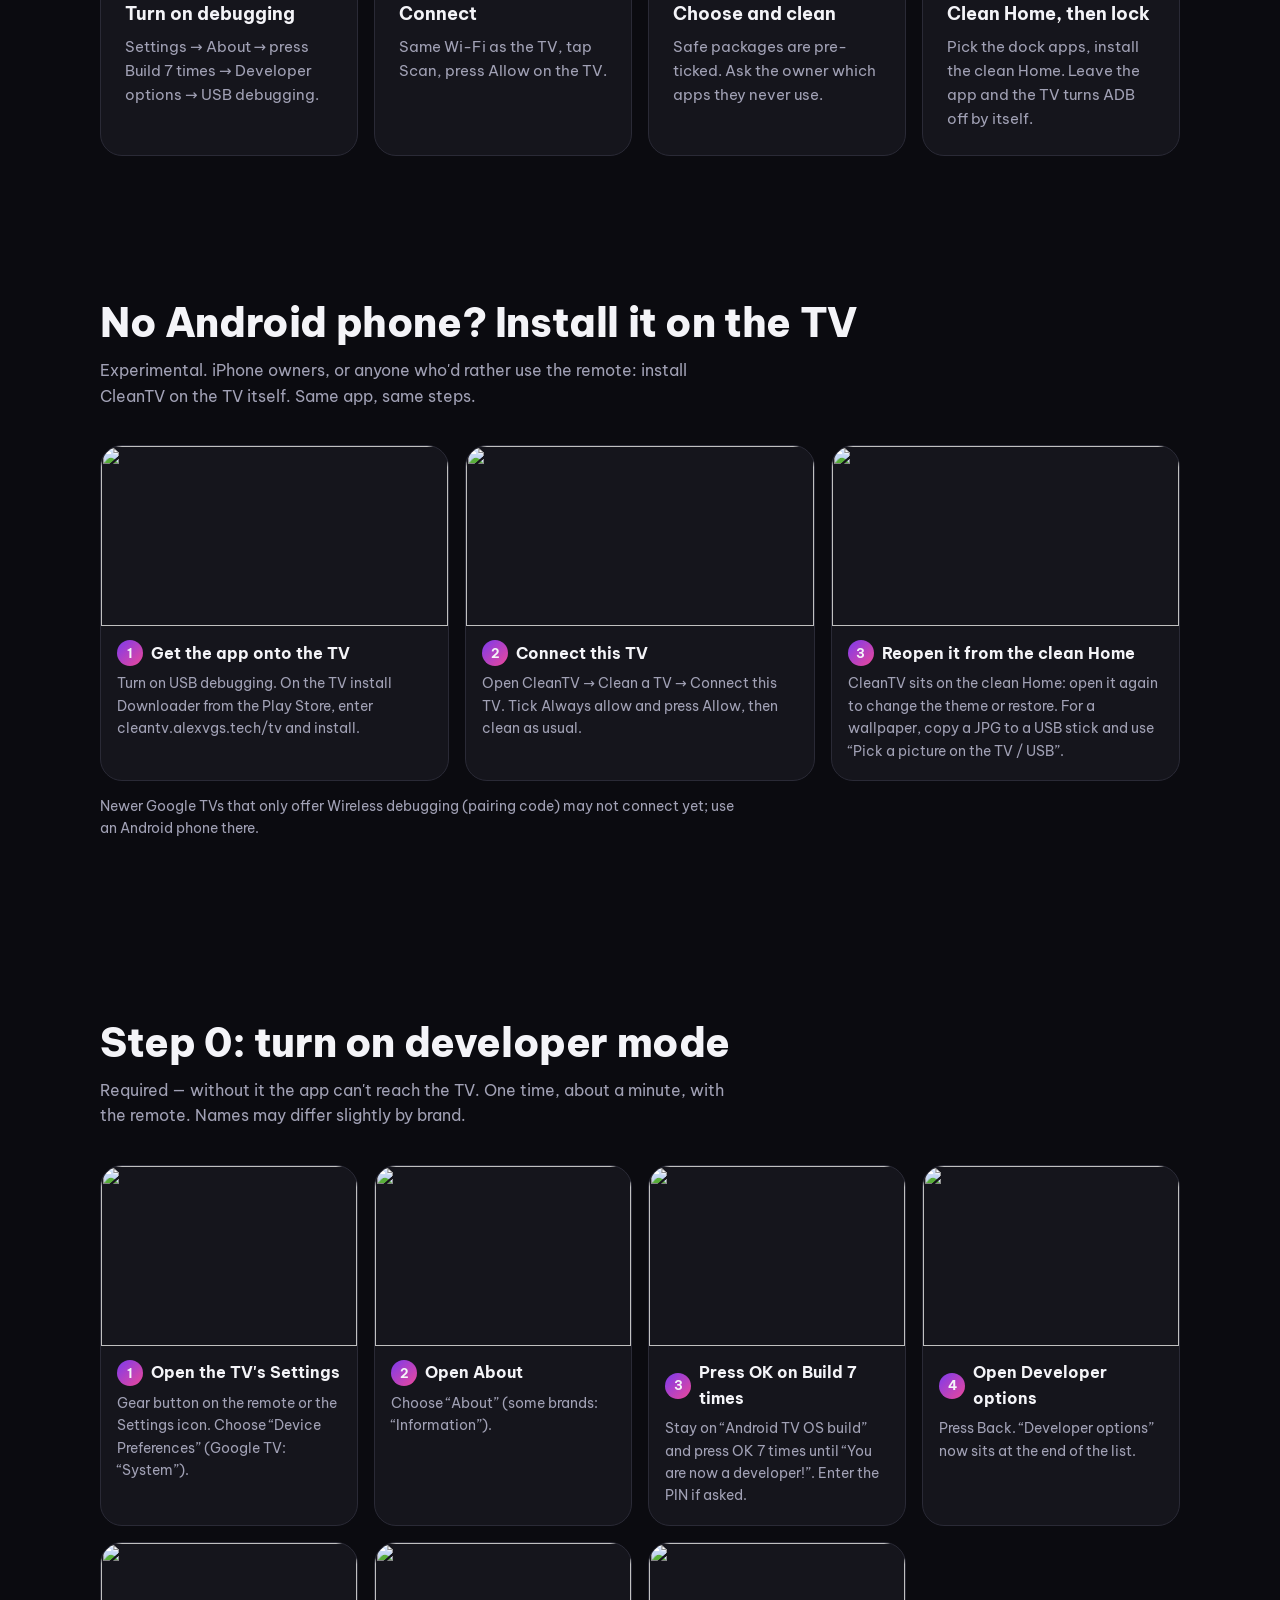
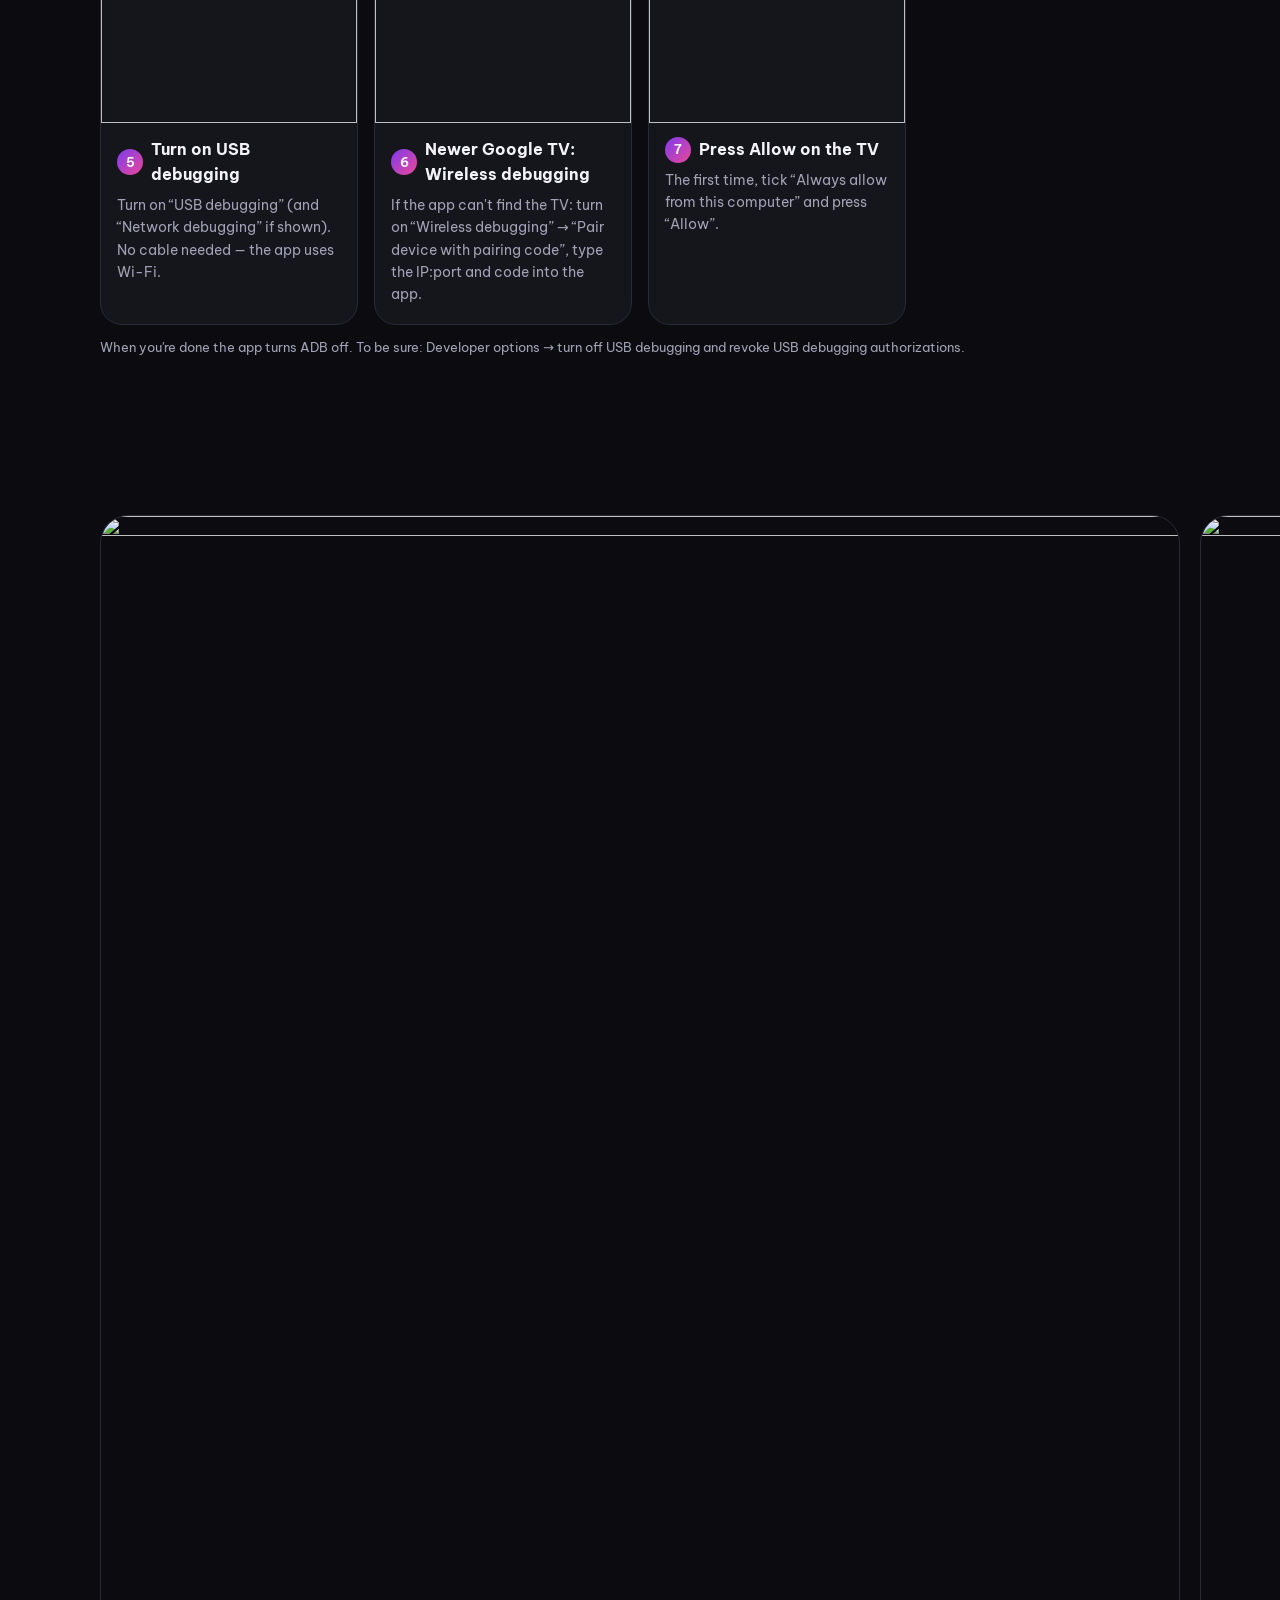
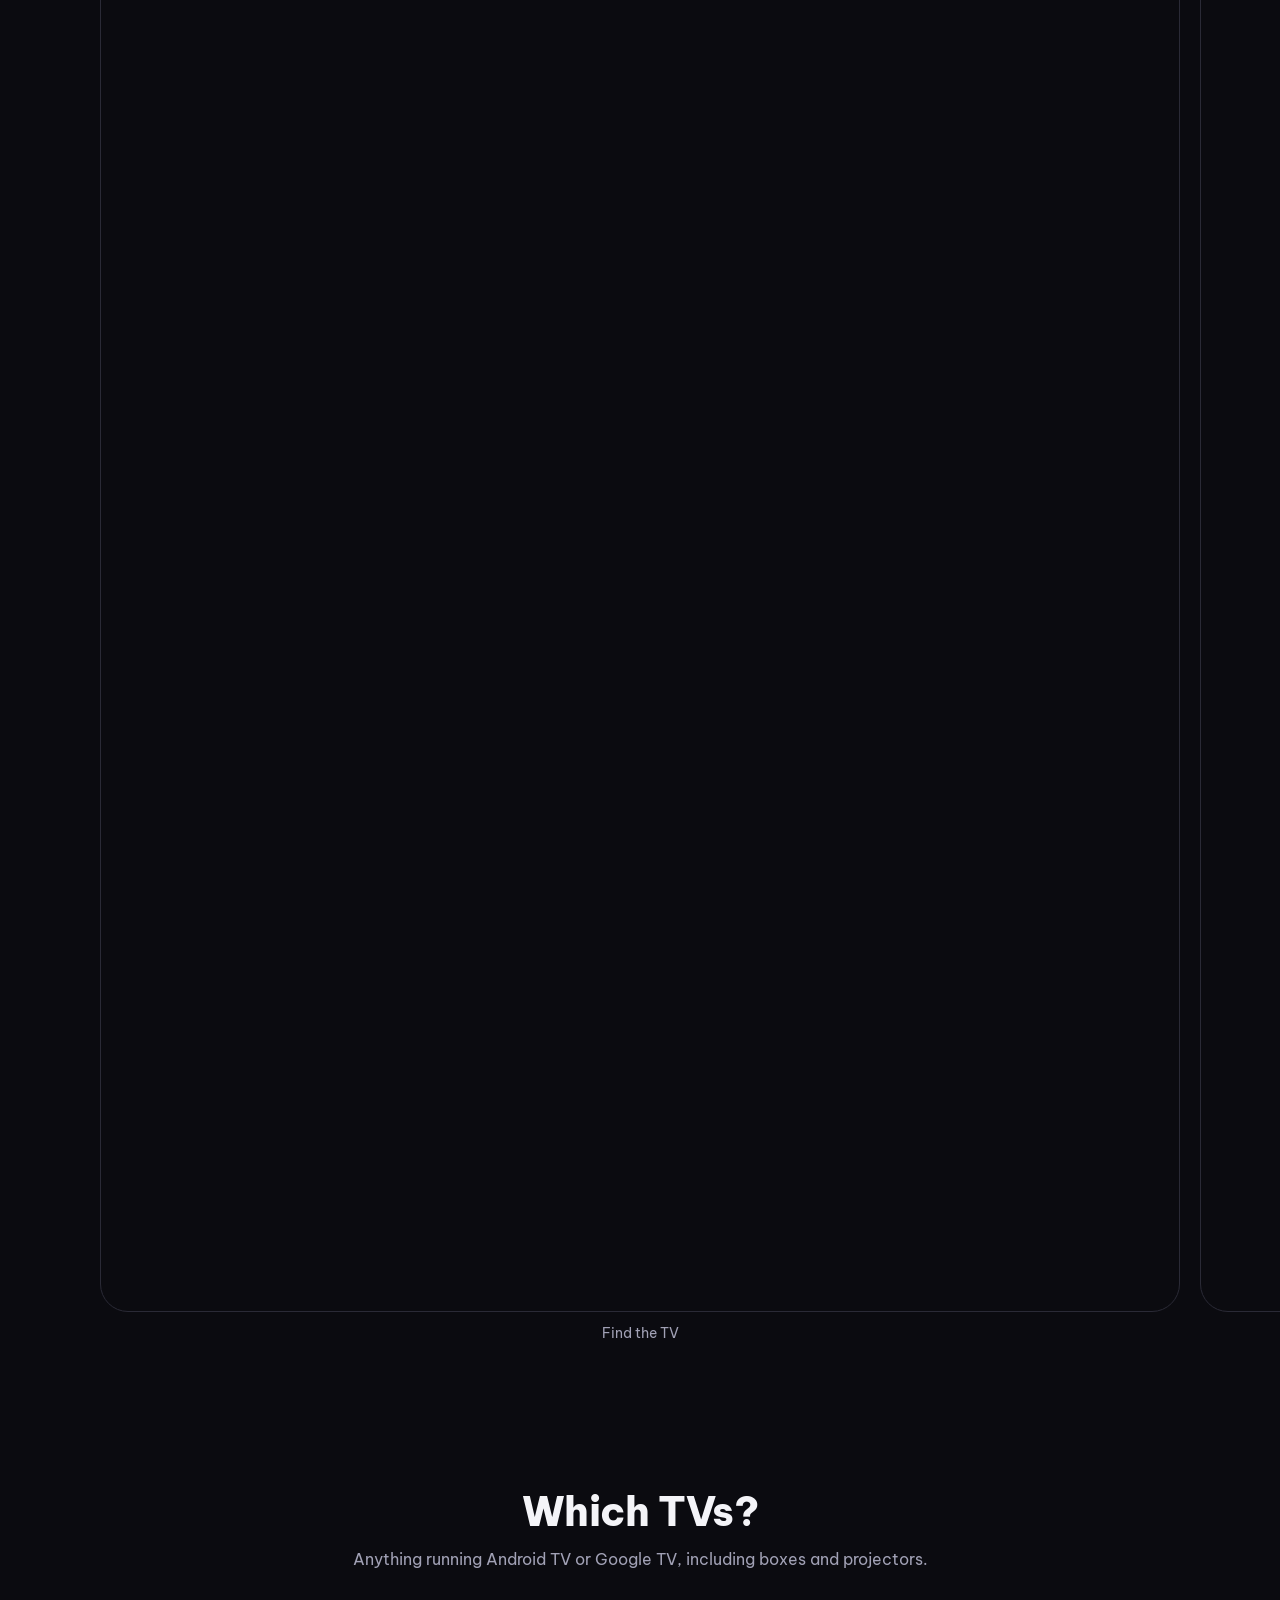
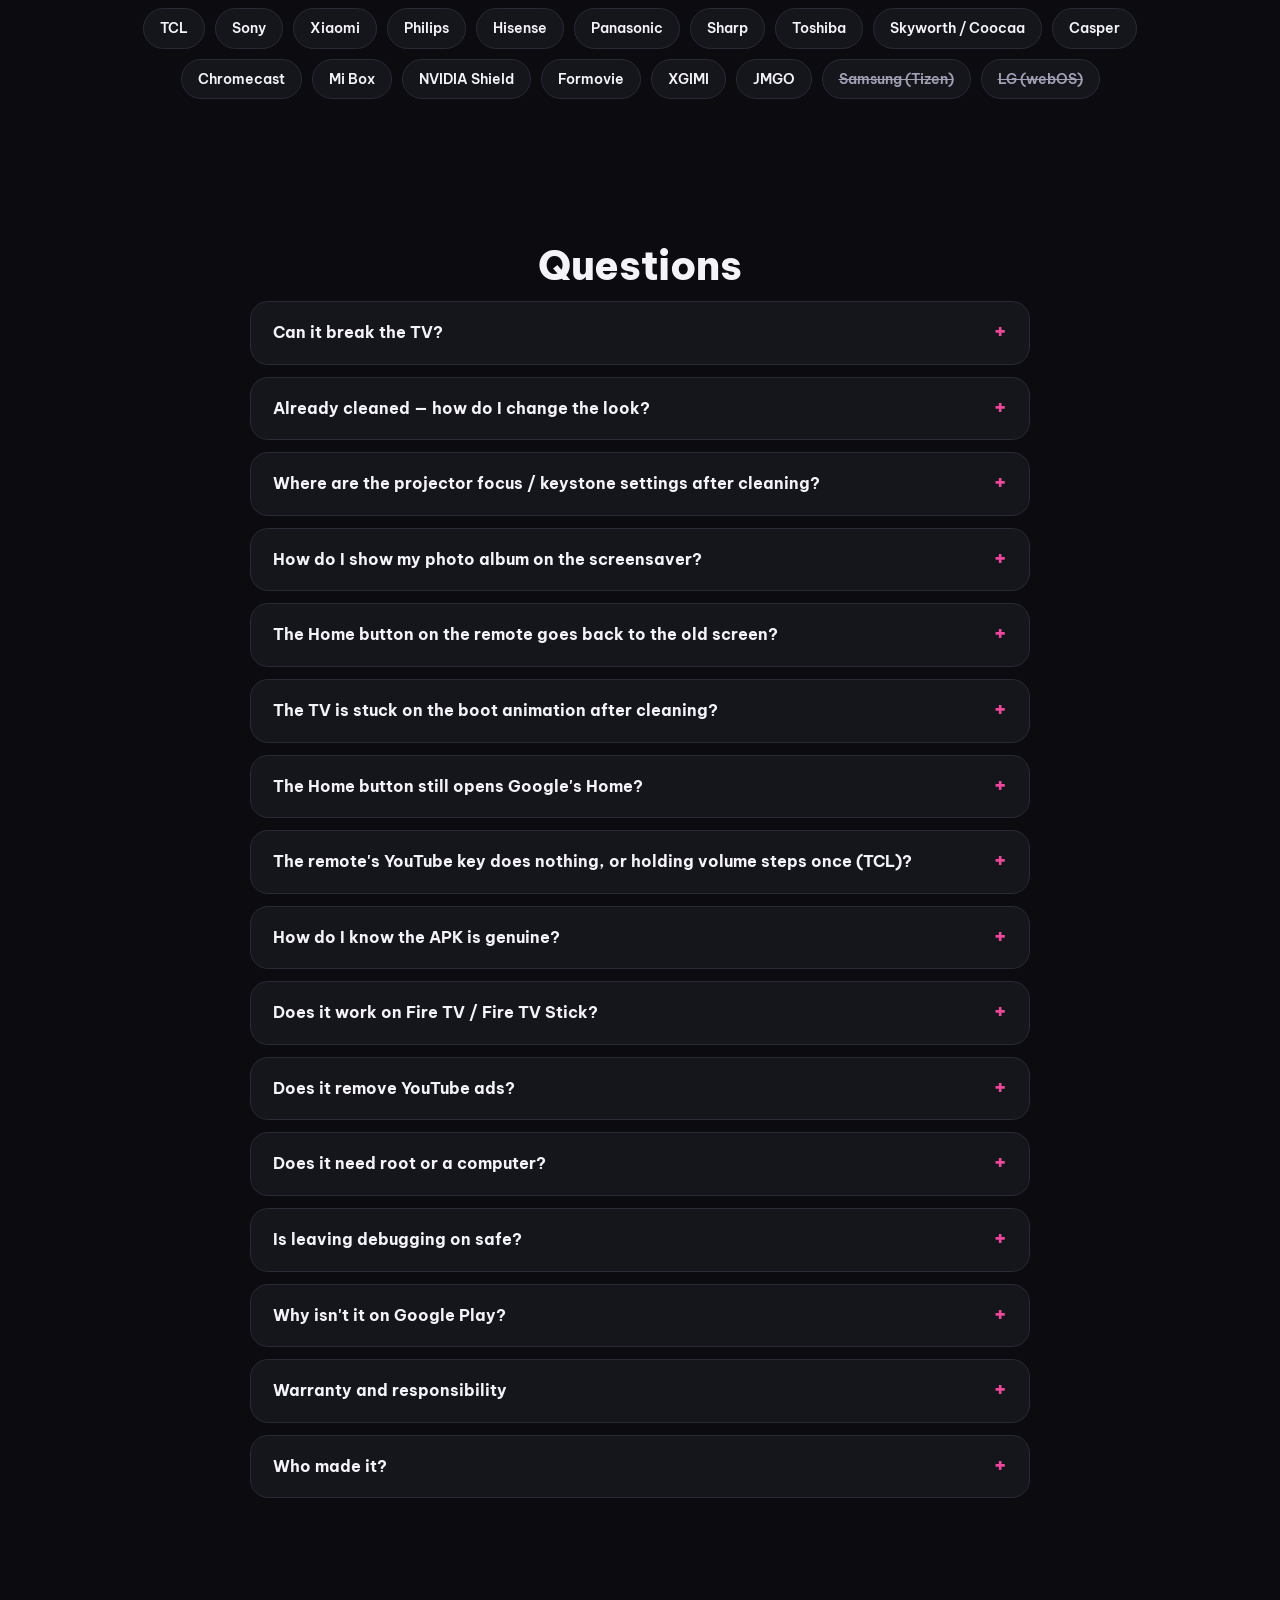
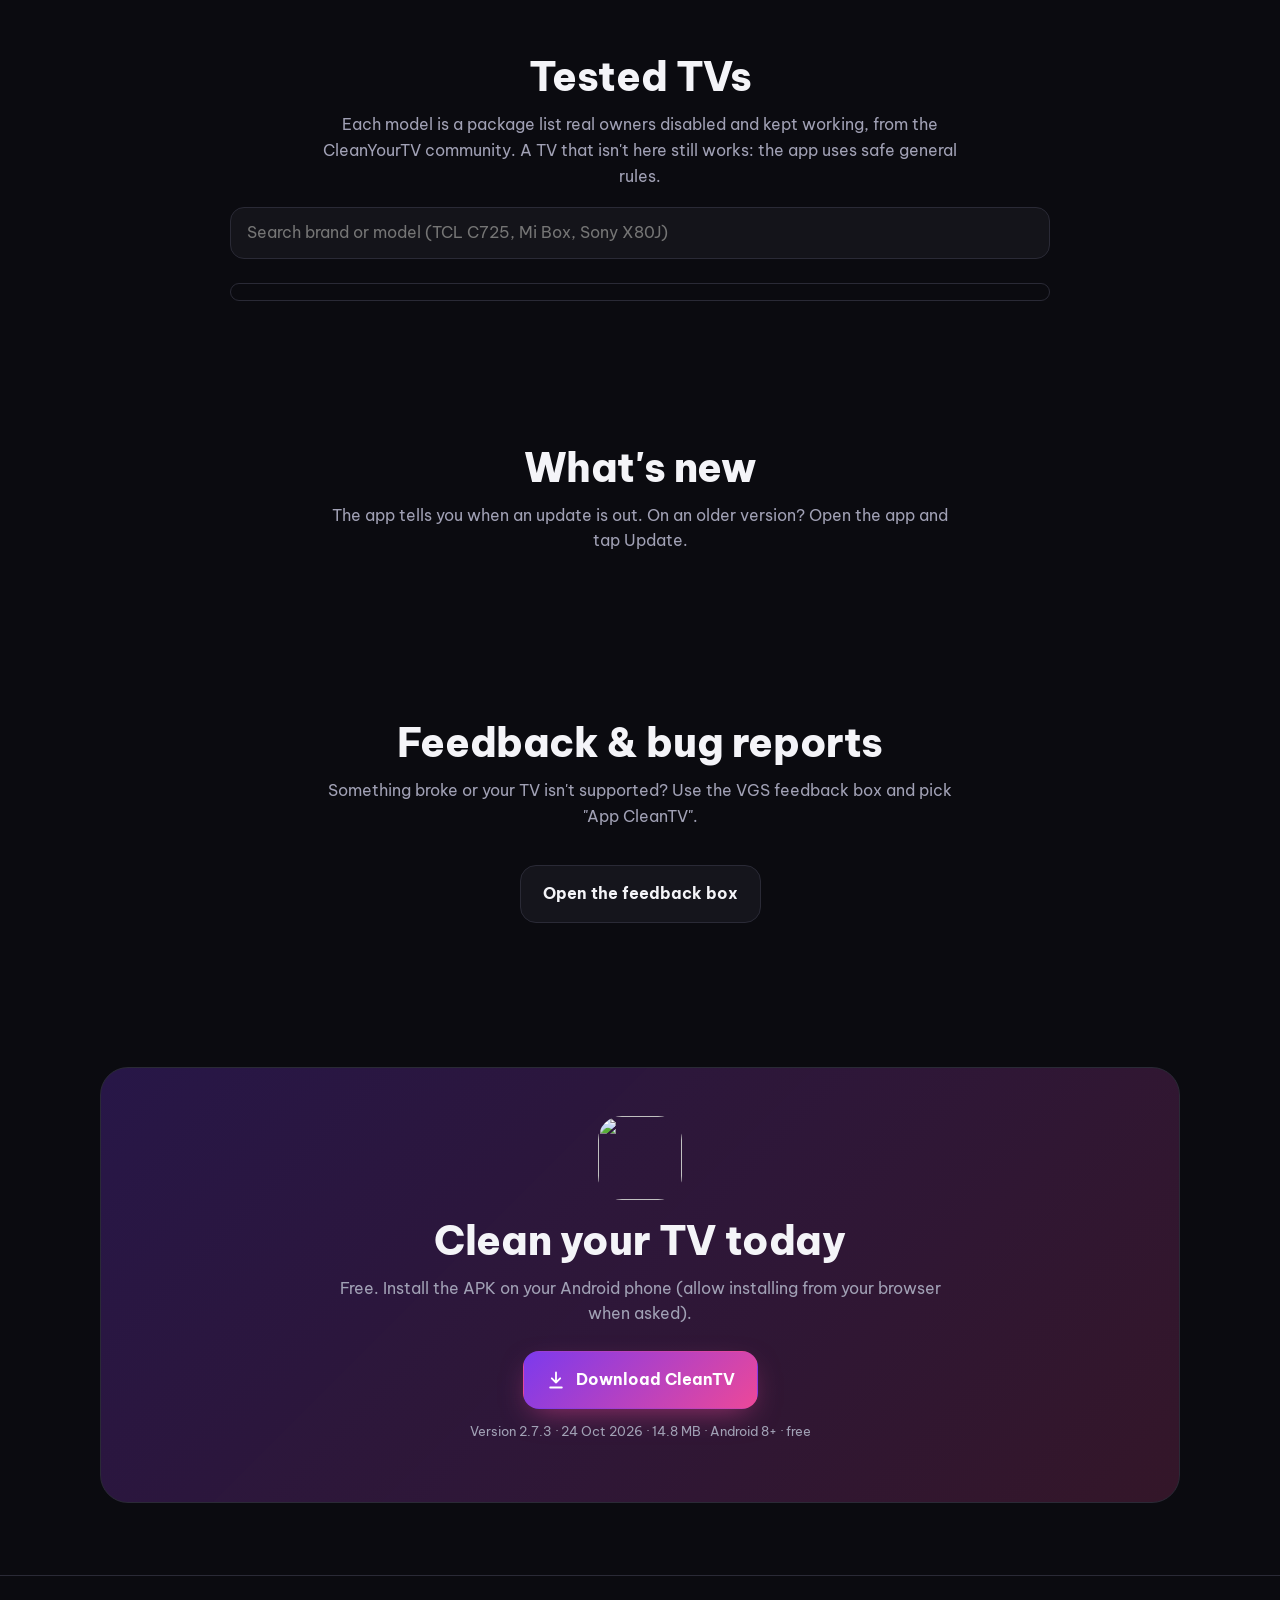
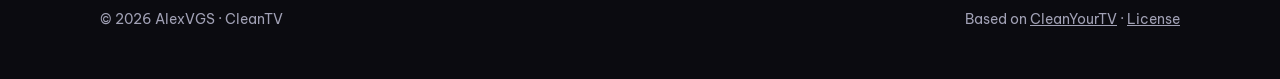
==== commit 42548861: "feat: add Theme configuration module, web localization, and release script" ====
--- a/web/en.html
+++ b/web/en.html
@@ -189,7 +189,7 @@
     <div class="the"><div class="ic"><svg viewBox="0 0 24 24"><circle cx="12" cy="12" r="9"/><path d="M5.6 5.6l12.8 12.8"/></svg></div><h3 data-en="The right packages off">Dọn đúng gói</h3><p data-en="Reads the model and matches it against 248 lists tested by owners of 74 brands. Safe packages come pre-ticked, apps with an icon are your call, unknown TVs only lose what was safe on many others. Google Home and voice assistant stay unticked. Disabled, never uninstalled.">Đọc model, so với 248 danh sách đã thử của 74 hãng. Gói an toàn tích sẵn, app có biểu tượng bạn tự chọn, tivi lạ chỉ tắt gói đã yên ổn trên nhiều tivi khác. Nhóm Google Home, trợ lý giọng nói không tự tích. Chỉ tắt, không gỡ.</p></div>
     <div class="the"><div class="ic"><svg viewBox="0 0 24 24"><path d="M12 3l8 4v5c0 5-3.5 8-8 9-4.5-1-8-4-8-9V7z"/><path d="M9 12l2 2 4-4"/></svg></div><h3 data-en="Keeps what matters">Tự giữ thứ quan trọng</h3><p data-en="Never touches the HDMI/AV/tuner layer, the remote, the keyboard or Play Store. Asks the TV which apps open its inputs and Settings and keeps them. Keeps the Google setup app while it owns the Wi-Fi in use. Core Android packages and the Home in use are never disabled, even if a list names them. If the TV restarts mid-way, it stops and says how far it got.">Không đụng lớp HDMI/AV/ăng-ten, remote, bàn phím, CH Play. Hỏi chính tivi app nào mở HDMI, Cài đặt rồi giữ lại. Giữ trình cài đặt Google khi mạng Wi-Fi đang dùng thuộc về nó. Gói lõi Android và Home đang dùng không bao giờ bị tắt. Tivi khởi động lại giữa chừng thì dừng và báo đã tắt tới đâu.</p></div>
     <div class="the"><div class="ic"><svg viewBox="0 0 24 24"><rect x="3" y="5" width="18" height="12" rx="2"/><path d="M8 21h8M12 17v4"/></svg></div><h3 data-en="A clean Home">Home sạch</h3><p data-en="Big clock with the lunar date, weather for your ward (3,321 Vietnamese wards; data by Open-Meteo.com), a greeting, a dock of up to 8 apps, an icon cluster for Projector, Network, Screensaver and Settings. Hold OK on a tile to move or hide it. The app presses the real Home key to make sure it lands on the clean Home; on Google TV and TVs that keep their stock Home, the clean Home opens over it, no Wi-Fi forgetting needed. The remote's YouTube, Netflix, Prime and Settings keys keep working.">Đồng hồ to kèm lịch âm, thời tiết theo phường/xã (3.321 xã, dữ liệu Open-Meteo.com), lời chào, dock tối đa 8 app, cụm nút Máy chiếu, Mạng, Màn hình chờ, Cài đặt. Giữ OK trên ô app để dời hay ẩn. App bấm thử nút Home thật để chắc chắn về đúng Home sạch; Google TV, tivi giữ Home gốc thì Home sạch tự mở đè lên, không phải quên Wi-Fi. Nút YouTube, Netflix, Prime, Cài đặt trên remote vẫn chạy.</p></div>
-    <div class="the"><div class="ic"><svg viewBox="0 0 24 24"><circle cx="12" cy="12" r="9"/><circle cx="8.5" cy="10" r="1"/><circle cx="12" cy="7.5" r="1"/><circle cx="15.5" cy="10" r="1"/></svg></div><h3 data-en="Your look">Giao diện tuỳ ý</h3><p data-en="26 themes: VGS, Aurora, Time-of-day sky, Cinematic, Glass, Ruska, Scenes, Sweden, Minimal, More apps, Cyberpunk Neon, Cosmic Nebula, Zen Forest, Desert Sunset, Emerald Matrix, Monochrome Noir, Pastel Twilight, Ocean Abyss, Retro Synthwave, Nordic Winter, Cinematic Top Shelf, Ultra Dashboard 7-Col, Google TV Pure, WidgeTV Sunset Gold, KIDŌ Tactical HUD, Cosy Valley Zen. Or use a photo from your phone, or one on the TV / a USB stick, as the wallpaper. 73 Advanced options for the tinkerers. Change it any time without cleaning again.">26 giao diện: VGS, Cực quang, Bầu trời, Điện ảnh, Kính mờ, Thu Phần Lan, Phong cảnh, Thụy Điển, Tối giản, Nhiều app, Neon Đêm, Tinh Vân, Thiền Trà, Sa Mạc, Ngọc Bích, Điện Ảnh Noir, Hoàng Hôn Pastel, Đại Dương Sâu, Retro Synthwave, Băng Giá, Điện Ảnh Top Shelf, Lưới Đa Năng 7 cột, Google TV Tinh Gọn, Bầu Trời Hoàng Kim, Trung Tâm Chỉ Huy HUD, Thung Lũng Tĩnh Tại. Hoặc lấy ảnh trong điện thoại, ảnh trên tivi / USB làm hình nền. 73 tuỳ chọn Nâng cao. Đổi lúc nào cũng được, không phải dọn lại.</p></div>
+    <div class="the"><div class="ic"><svg viewBox="0 0 24 24"><circle cx="12" cy="12" r="9"/><circle cx="8.5" cy="10" r="1"/><circle cx="12" cy="7.5" r="1"/><circle cx="15.5" cy="10" r="1"/></svg></div><h3 data-en="Your look">Giao diện tuỳ ý</h3><p data-en="9 themes: VGS, Default, Aurora, Glass, Ruska, Scenes, Six columns, Sweden, Dussehra. Or use a photo from your phone, or one on the TV / a USB stick, as the wallpaper. 73 Advanced options for the tinkerers. Change it any time without cleaning again.">9 giao diện: VGS, Mặc định, Cực quang, Kính trong suốt, Thu Phần Lan, Phong cảnh, 6 cột, Thụy Điển, Lễ hội Dussehra. Hoặc lấy ảnh trong điện thoại, ảnh trên tivi / USB làm hình nền. 73 tuỳ chọn Nâng cao. Đổi lúc nào cũng được, không phải dọn lại.</p></div>
     <div class="the"><div class="ic"><svg viewBox="0 0 24 24"><path d="M3 12a9 9 0 1 0 3-6.7L3 8"/><path d="M3 3v5h5"/></svg></div><h3 data-en="Backup and one-tap restore">Sao lưu · khôi phục một chạm</h3><p data-en="The TV's state is saved on the phone and on the TV itself before the first change, so a new phone can still restore. Even with no backup at all, a restore turns everything back on. If the clean Home cannot take over, the stock Home comes straight back. The TV guards itself: if the connection drops while Home is being replaced, it restores its stock Home after 3 minutes. Save a restore script to undo everything from a computer, preview every command before it runs, and ADB turns itself off when you leave the app.">Trạng thái tivi được lưu trên điện thoại và cả trên tivi trước lệnh đầu tiên, đổi điện thoại vẫn khôi phục được. Không còn bản sao lưu vẫn bật lại được mọi thứ. Home sạch không thay được thì trả ngay Home gốc. Tivi tự canh gác: đang thay Home mà rớt kết nối thì 3 phút sau tự trả Home cũ. Lưu kịch bản khôi phục dùng bằng máy tính, xem trước từng lệnh, rời app là tivi tự tắt ADB.</p></div>
     <div class="the"><div class="ic"><svg viewBox="0 0 24 24"><rect x="6" y="2" width="12" height="20" rx="3"/><path d="M11 18h2"/></svg></div><h3 data-en="Easy to connect">Kết nối dễ</h3><p data-en="Scan the network or type the IP; newer Google TVs pair with a 6-digit code and the app finds the port itself. Only have an iPhone? Install CleanTV on the TV and use the remote. View the TV screen on your phone, and keep a list of every TV you have cleaned.">Quét mạng hoặc gõ IP; Google TV đời mới ghép bằng mã 6 số, app tự dò cổng. Dùng iPhone thì cài CleanTV thẳng lên tivi, đi bằng remote. Xem màn hình tivi trên điện thoại, nhớ danh sách tivi đã dọn.</p></div>
     <div class="the"><div class="ic"><svg viewBox="0 0 24 24"><path d="M3 8h13l5-3v14l-5-3H3z"/></svg></div><h3 data-en="Projectors and special TVs">Máy chiếu & hãng riêng</h3><p data-en="Projectors (Formovie, XGIMI, JMGO…): finds the focus and keystone screens and pins them to the Projector button. Chinese Xiaomi TVs get a Home build the maker allows, with HDMI switching. TCL: remote app keys keep working and holding volume still ramps on Google TV. CVTE boards keep their stock Home. Fire TV and Android 7 boxes: cleaned, told up front that Home stays.">Máy chiếu (Formovie, XGIMI, JMGO…): dò màn lấy nét, chỉnh hình rồi ghim vào nút Máy chiếu. Xiaomi bản Trung Quốc: Home sạch bản riêng hãng cho phép, chuyển được HDMI. TCL: nút app trên remote vẫn chạy, Google TV giữ âm lượng vẫn tăng giảm liên tục. Bo mạch CVTE giữ Home hãng. Fire TV, box Android 7: dọn được, báo trước là không thay Home.</p></div>
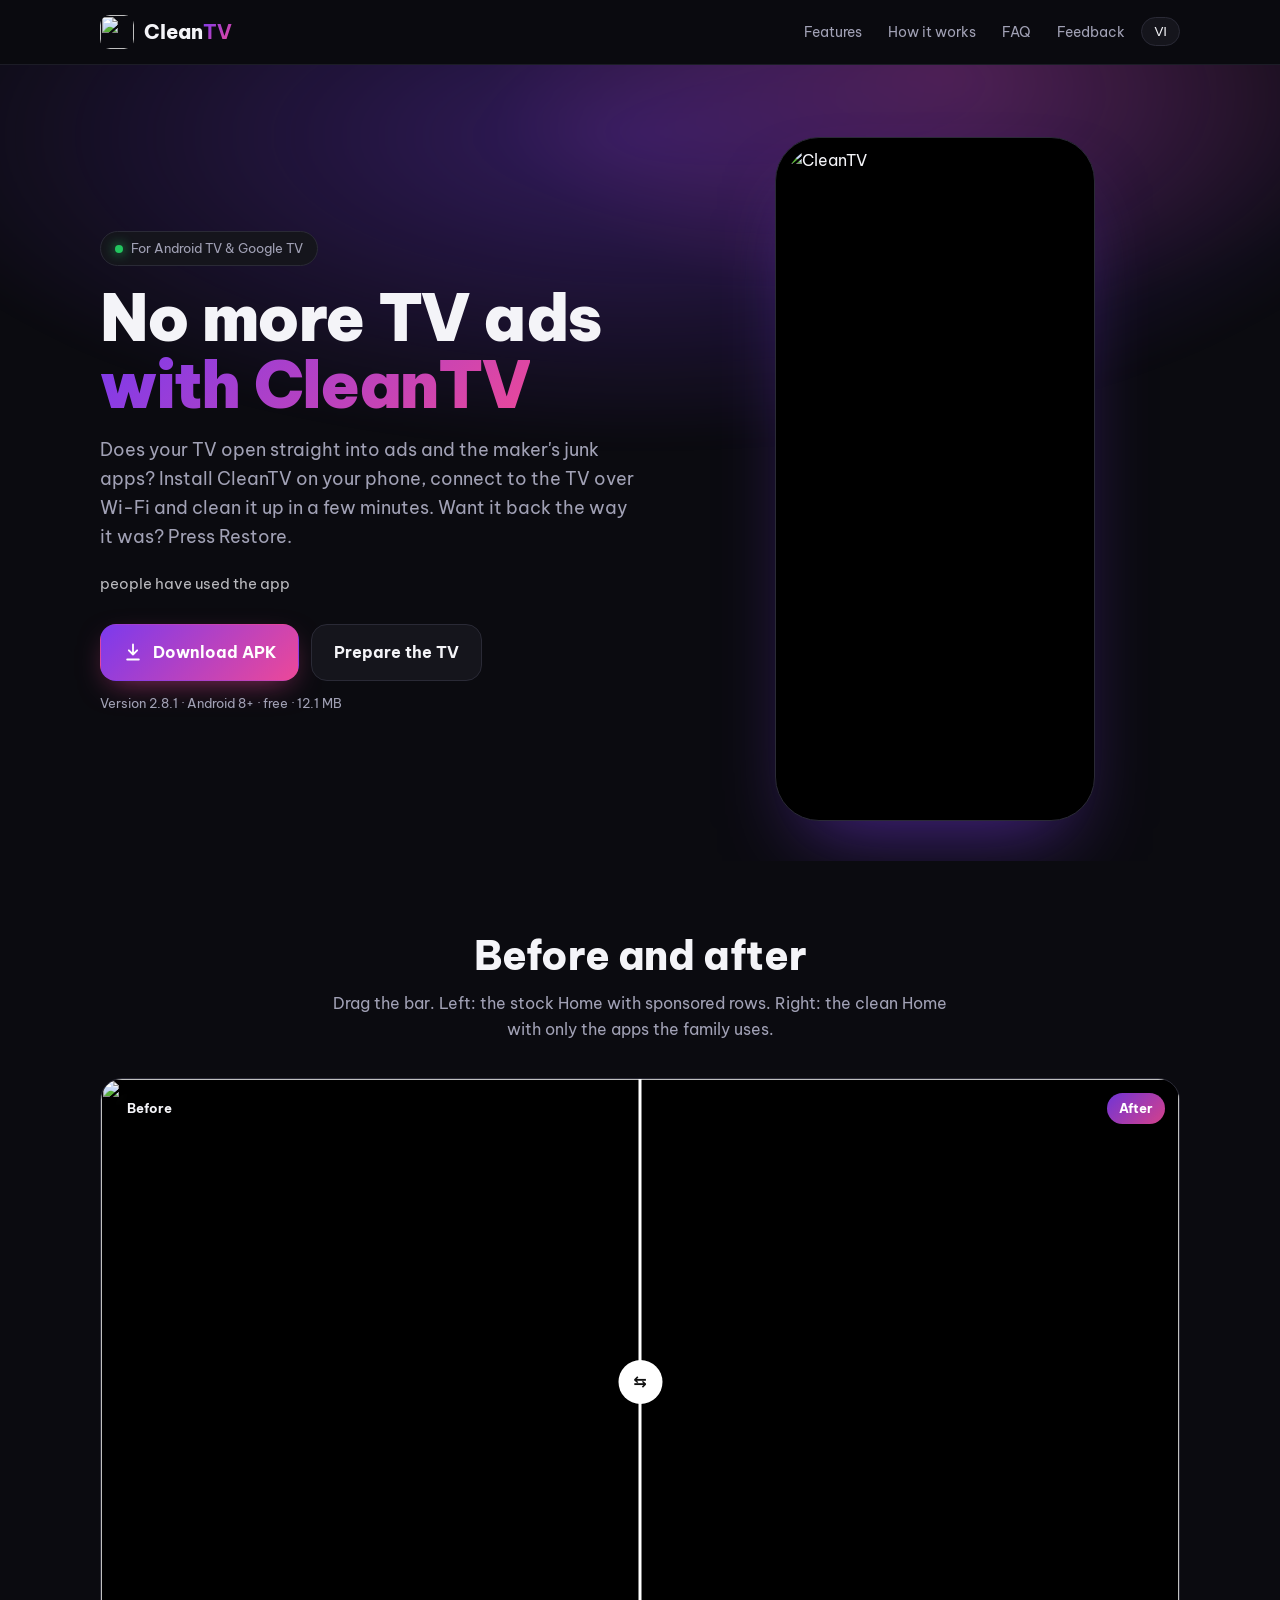
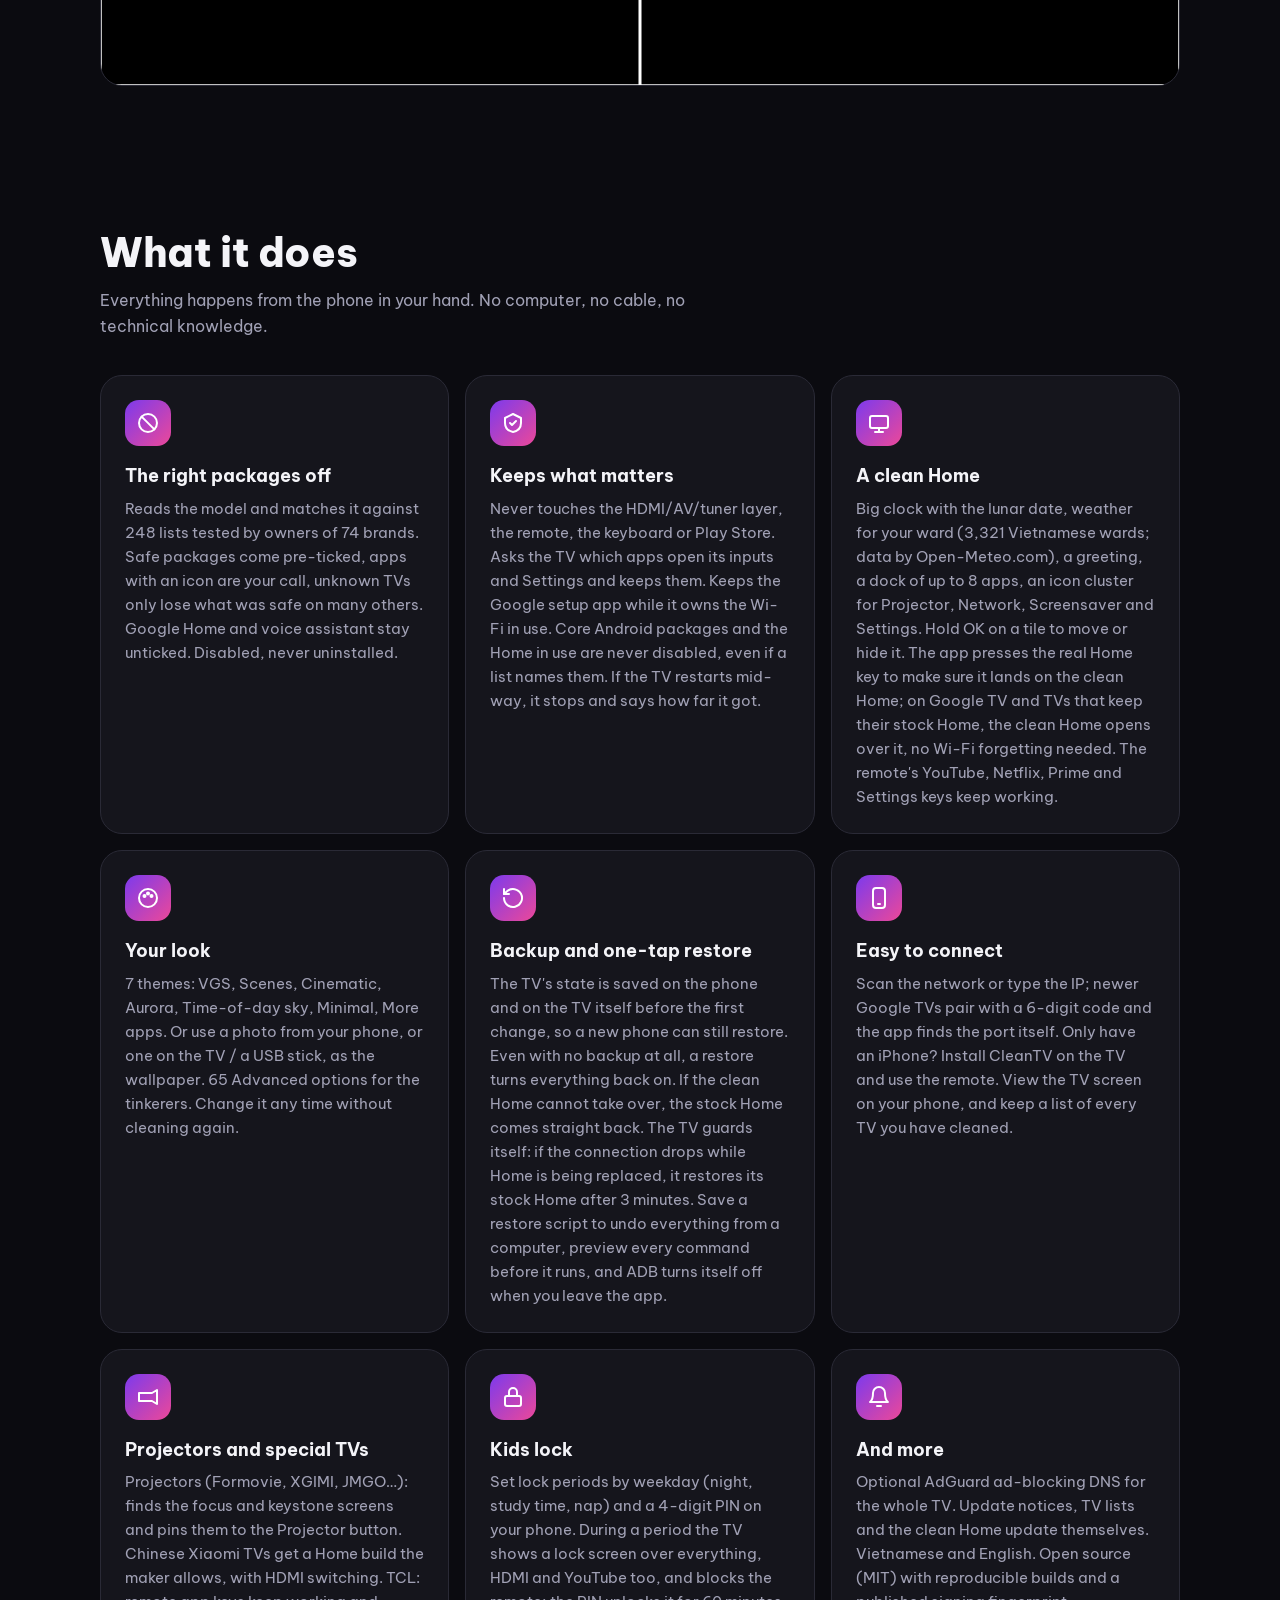
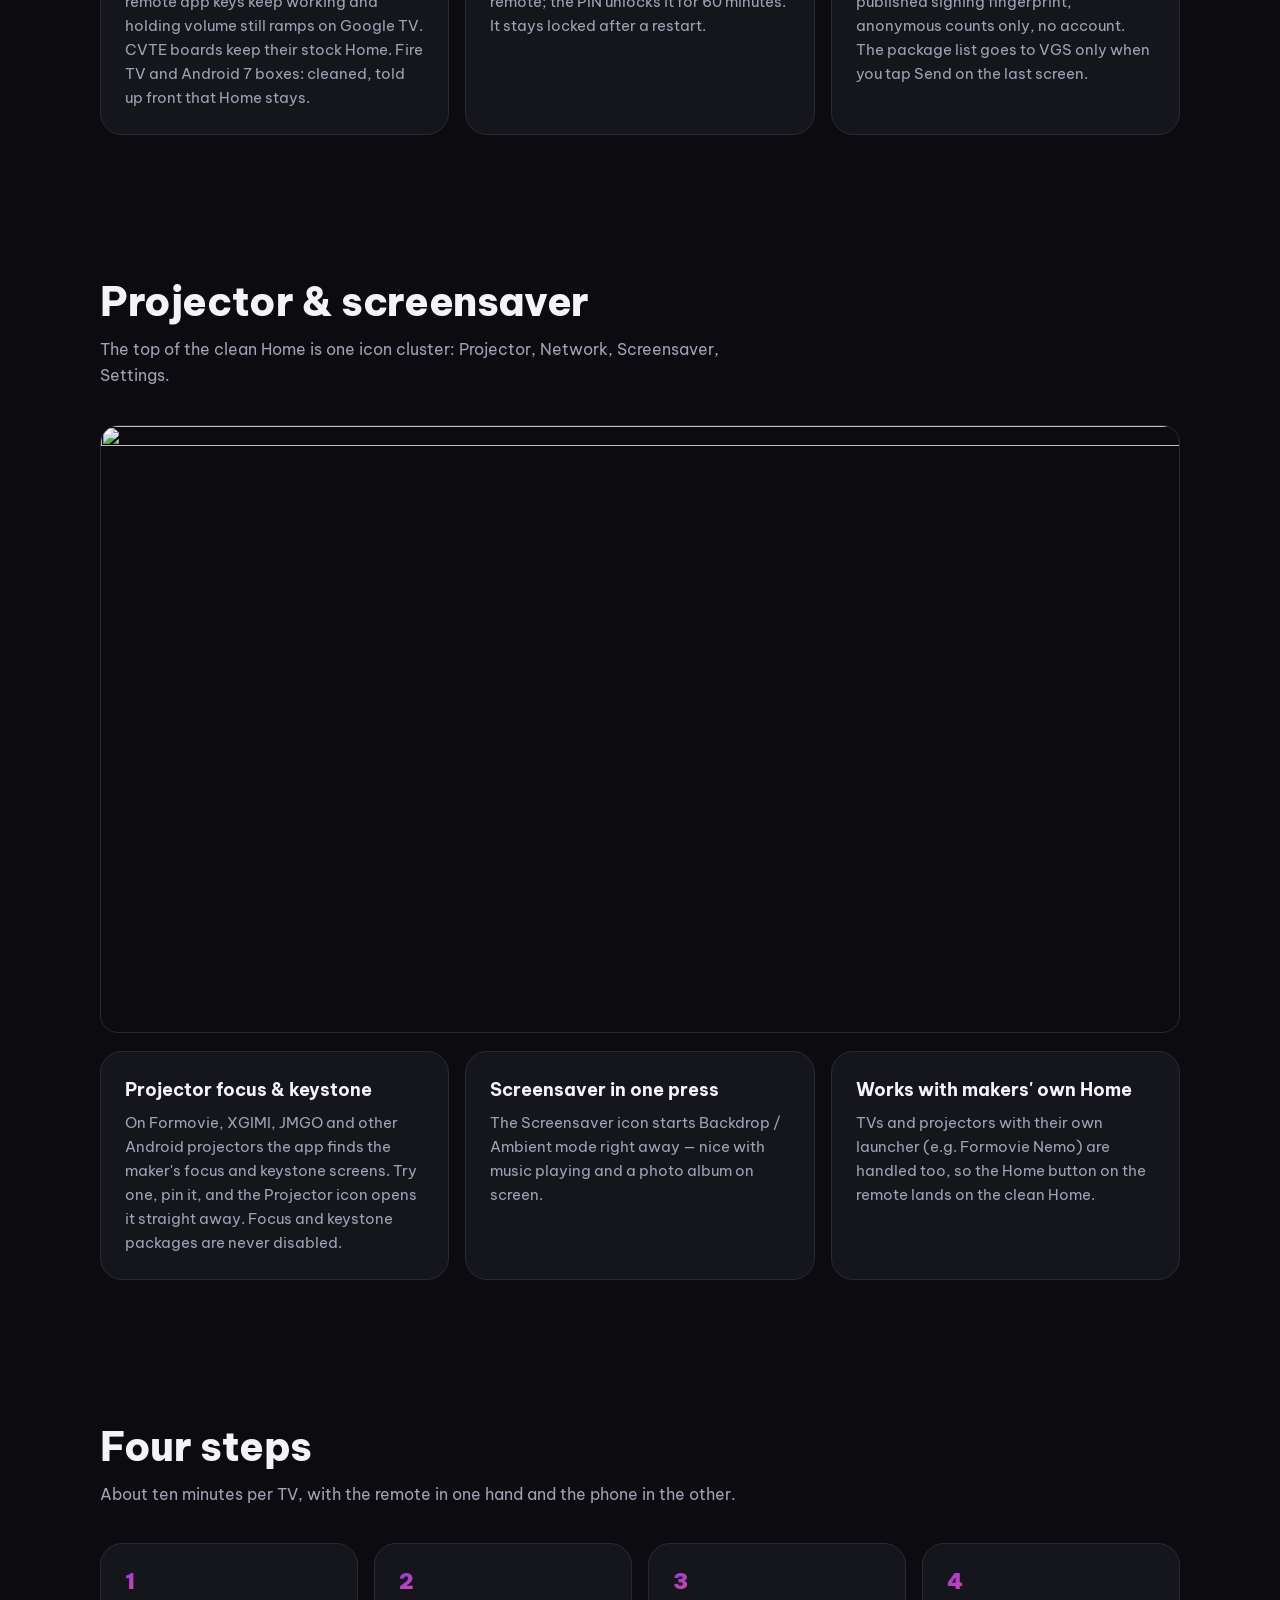
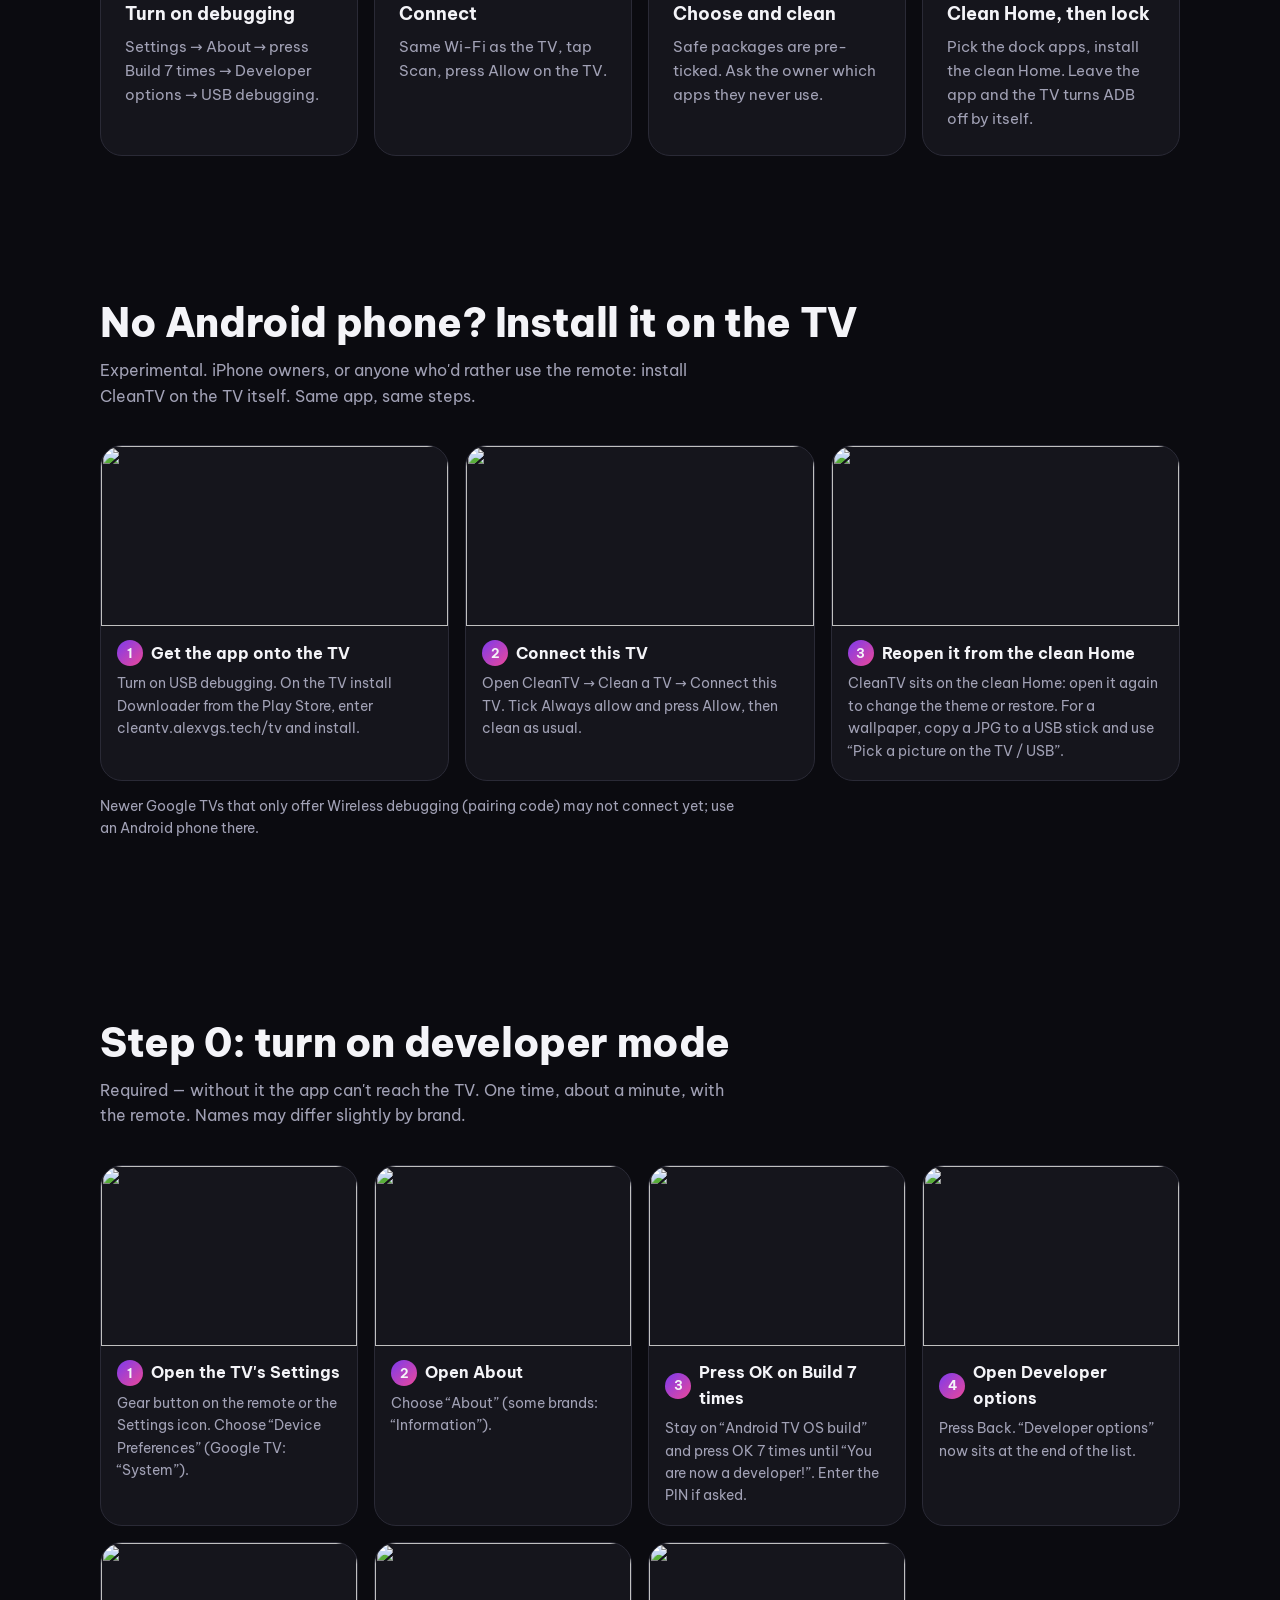
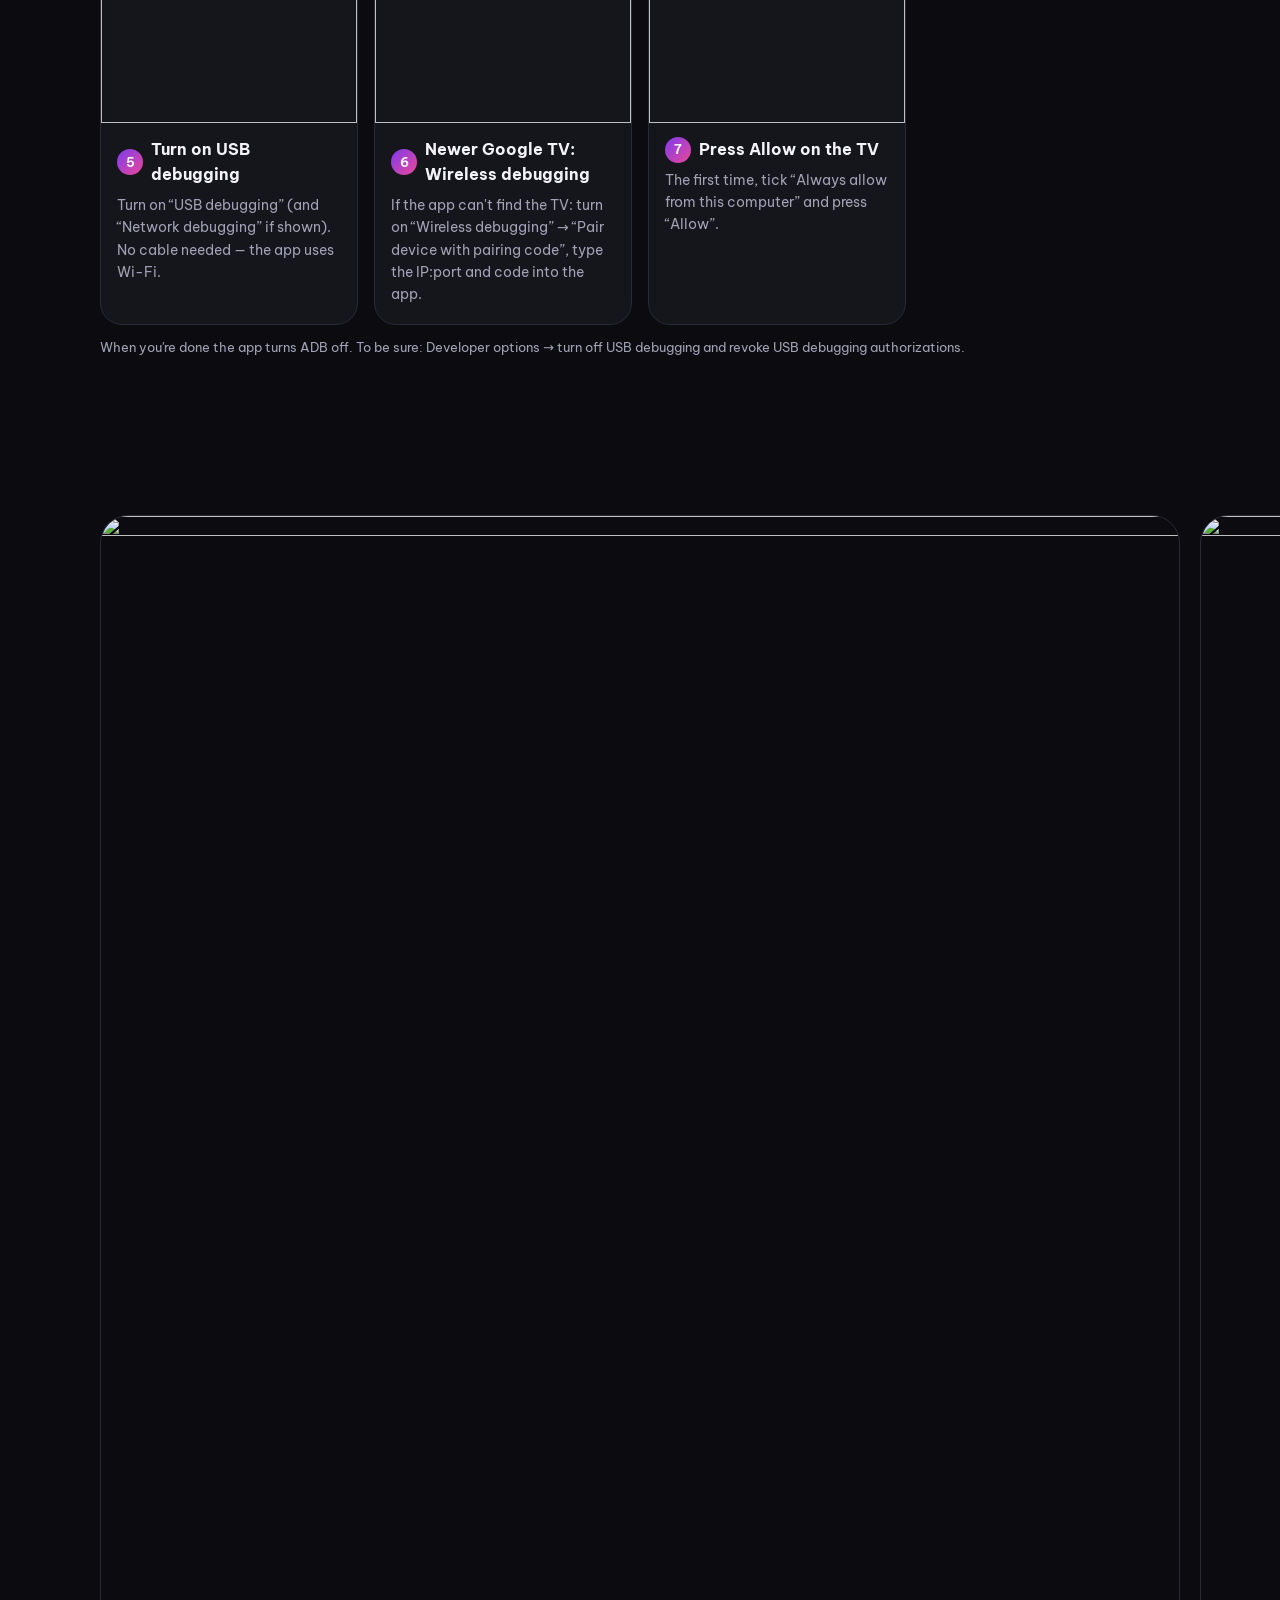
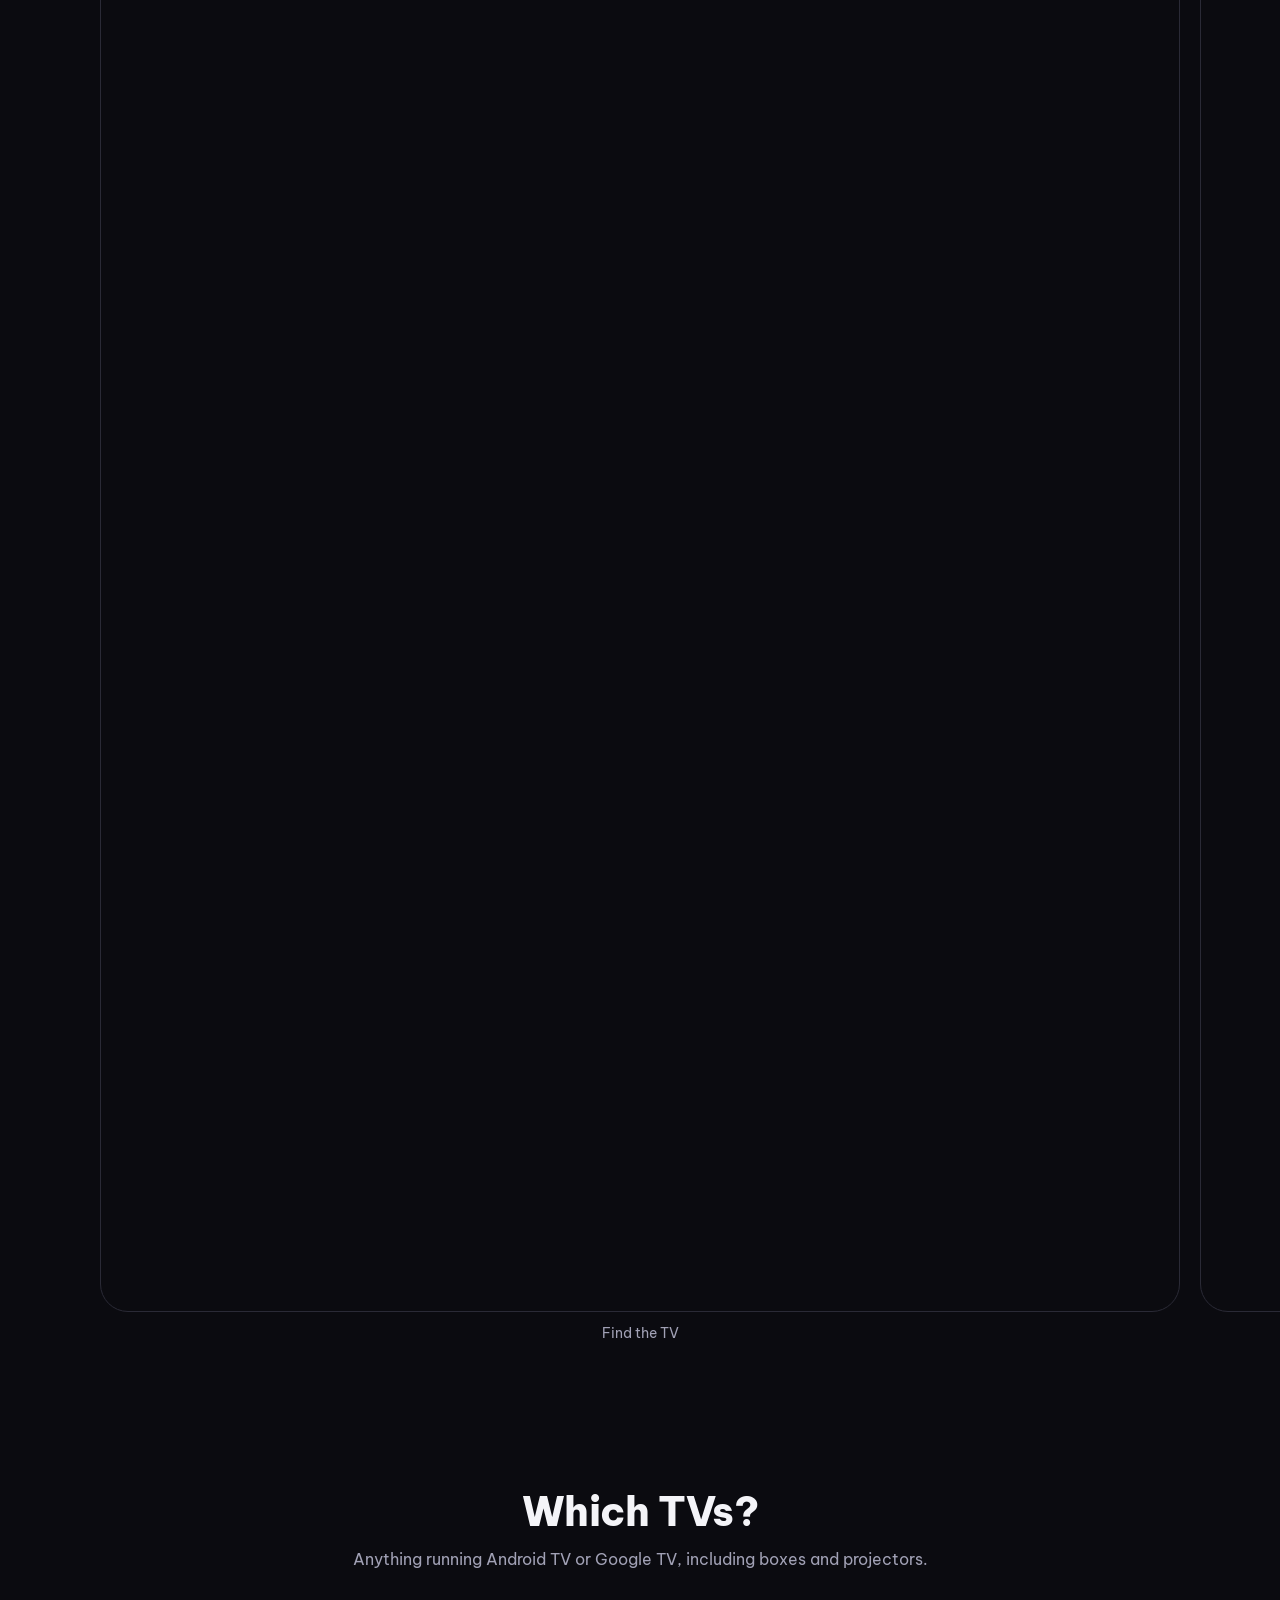
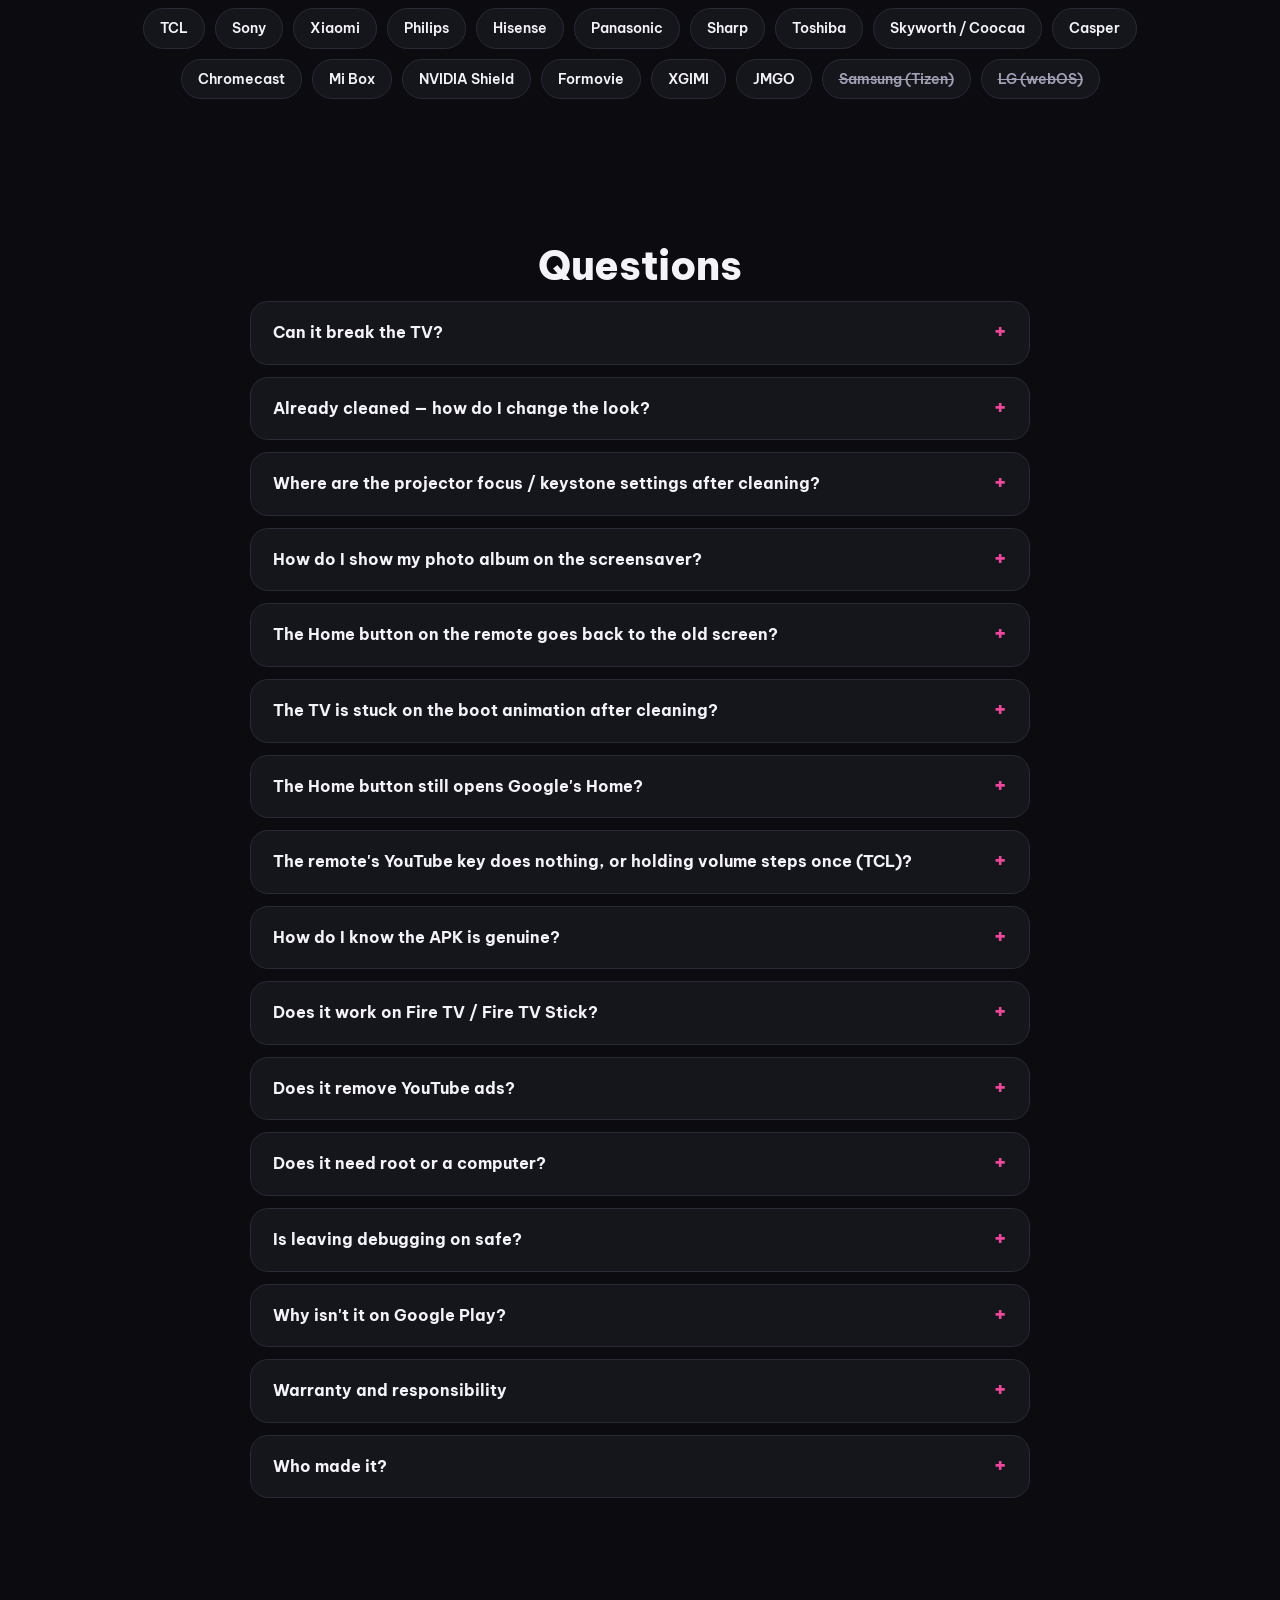
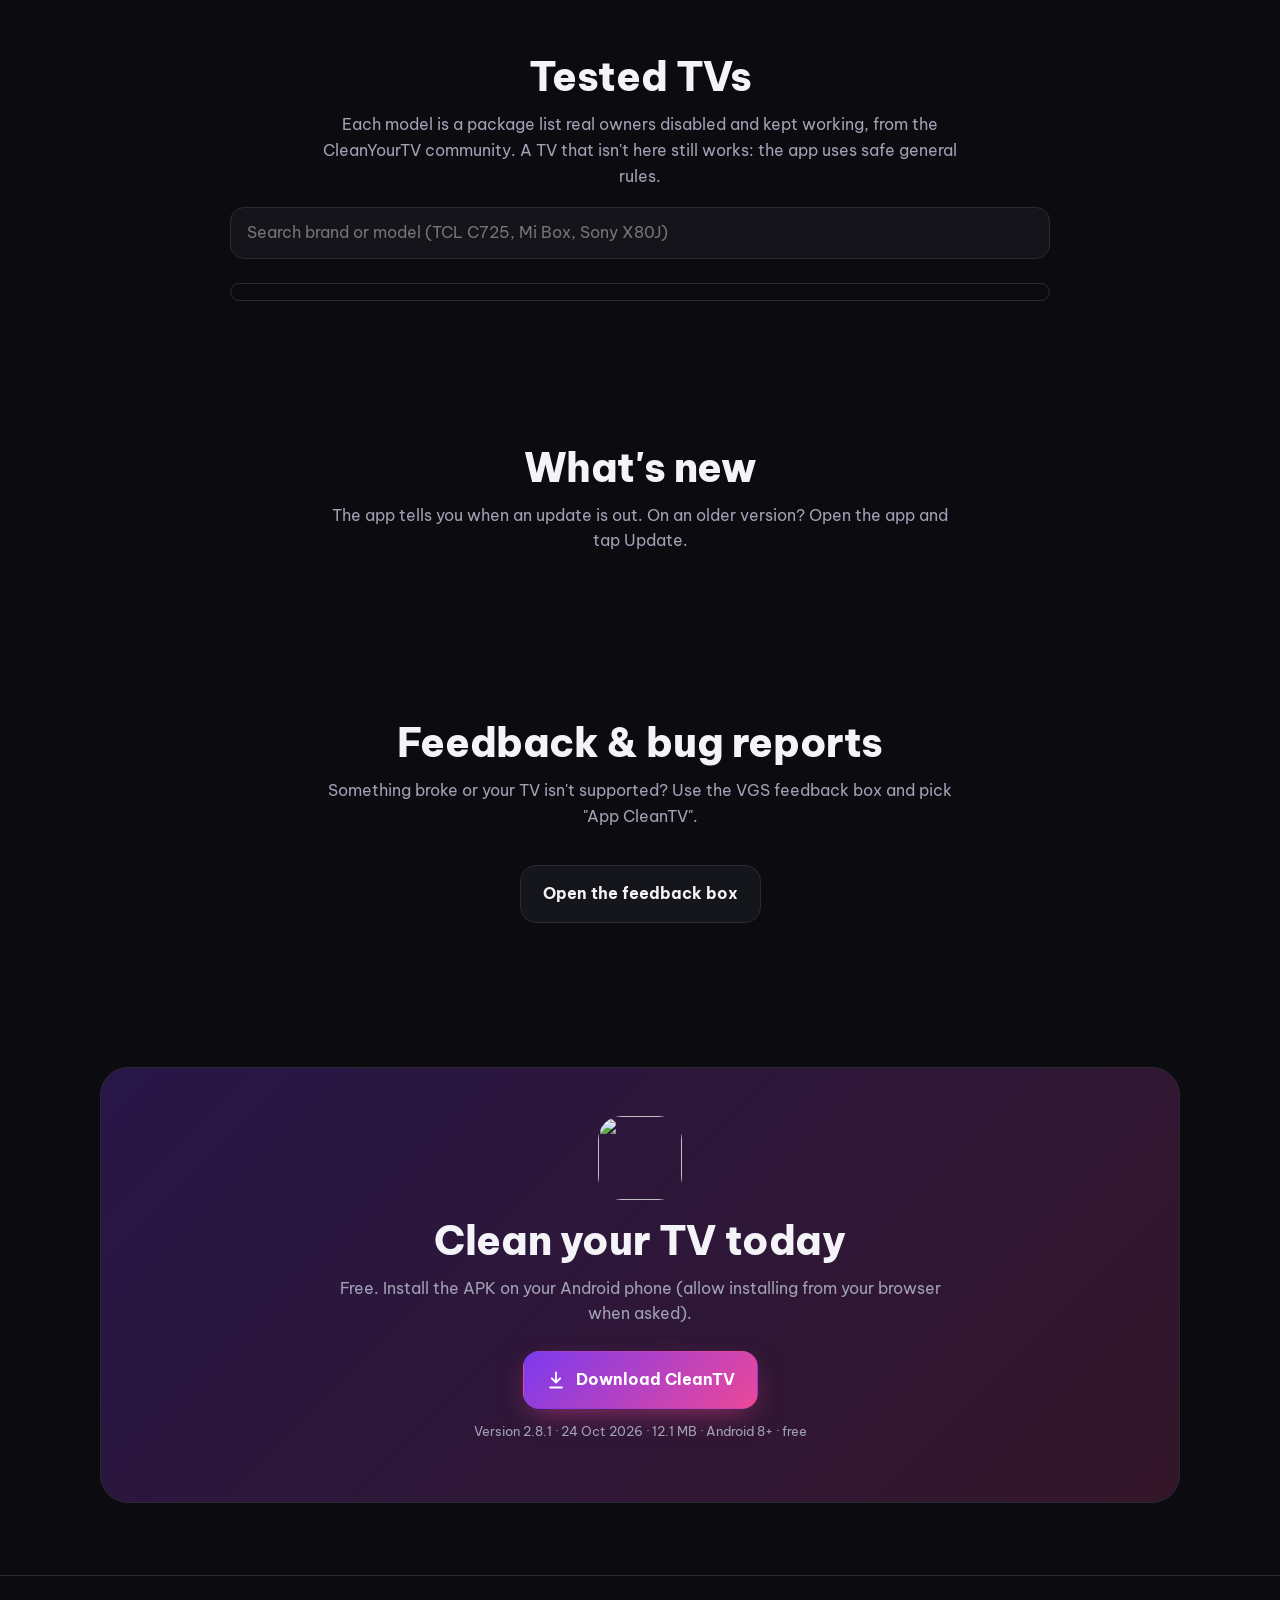
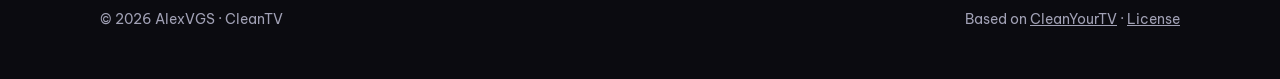
==== commit 017af5eb: "Landing /en: live user counter" ====
--- a/web/en.html
+++ b/web/en.html
@@ -142,6 +142,14 @@
 .tvDs{max-height:560px;overflow-y:auto;border:1px solid var(--vien);border-radius:18px;padding:4px 18px 12px}.tvHang h3{margin:0;padding:12px 0 6px;font-size:15px}.tvHang h3 span{font-size:12px;opacity:.55}
 .tvMau{padding:8px 0;border-top:1px solid var(--vien);font-size:14.5px}.tvMau em{font-style:normal;font-size:11px;font-weight:700;padding:1px 8px;margin-left:8px;border-radius:999px;background:rgba(139,92,246,.18);color:#a78bfa}
 .tvMau i{font-style:normal;float:right;font-size:12.5px;opacity:.6}.tvMau small{display:block;font-size:12px;opacity:.55;margin-top:2px}
+/* Số người đã dùng app: chữ số cuộn dọc kiểu Counter của React Bits (25/10/2026), số từ Worker cleantv-dem/so-nguoi. */
+.soNguoi{margin:18px 0 2px;display:flex;flex-direction:column;gap:2px}
+.soDem{display:inline-flex;font-size:clamp(40px,7vw,60px);font-weight:800;line-height:1;letter-spacing:-.02em;font-variant-numeric:tabular-nums}
+.soO{display:inline-block;height:1em;overflow:hidden;-webkit-mask-image:linear-gradient(to bottom,transparent,#000 18%,#000 82%,transparent);mask-image:linear-gradient(to bottom,transparent,#000 18%,#000 82%,transparent)}
+.soCot{display:flex;flex-direction:column;transition:transform .9s cubic-bezier(.22,1,.36,1)}
+.soCot span{height:1em;display:block;text-align:center}
+.soNhan{font-size:15px;opacity:.75}
+@media (prefers-reduced-motion:reduce){.soCot{transition:none}}
 </style>
 </head>
 <body>
@@ -161,6 +169,7 @@
     <span class="pill"><i></i><span data-en="For Android TV &amp; Google TV">Cho Android TV &amp; Google TV</span></span>
     <h1><span data-en="No more TV ads">Tivi hết quảng cáo</span><br><span class="g" data-en="with CleanTV">với CleanTV</span></h1>
     <p class="lead" data-en="Does your TV open straight into ads and the maker's junk apps? Install CleanTV on your phone, connect to the TV over Wi-Fi and clean it up in a few minutes. Want it back the way it was? Press Restore.">CleanTV chạy trên điện thoại: kết nối tivi qua Wi-Fi, tắt quảng cáo, theo dõi và app rác của hãng, rồi thay màn Home đầy quảng cáo bằng Home sạch kiểu Apple TV. Không gỡ gì, không root, khôi phục được bất cứ lúc nào.</p>
+    <p class="soNguoi" id="soNguoi" hidden><span class="soDem" id="soDem" aria-hidden="true"></span><span class="soNhan" data-en="people have used the app">người đã dùng app</span></p>
     <div class="cta">
       <a class="btn chinh" href="/CleanTV.apk" download id="nutTai"><svg viewBox="0 0 24 24" fill="none" stroke="currentColor" stroke-width="2.2" stroke-linecap="round" stroke-linejoin="round"><path d="M12 3v12M7 10l5 5 5-5M5 21h14"/></svg><span data-en="Download APK">Tải APK</span></a>
       <a class="btn phu" href="#chuan-bi" data-en="Prepare the TV">Chuẩn bị tivi</a>
@@ -189,7 +198,7 @@
     <div class="the"><div class="ic"><svg viewBox="0 0 24 24"><circle cx="12" cy="12" r="9"/><path d="M5.6 5.6l12.8 12.8"/></svg></div><h3 data-en="The right packages off">Dọn đúng gói</h3><p data-en="Reads the model and matches it against 248 lists tested by owners of 74 brands. Safe packages come pre-ticked, apps with an icon are your call, unknown TVs only lose what was safe on many others. Google Home and voice assistant stay unticked. Disabled, never uninstalled.">Đọc model, so với 248 danh sách đã thử của 74 hãng. Gói an toàn tích sẵn, app có biểu tượng bạn tự chọn, tivi lạ chỉ tắt gói đã yên ổn trên nhiều tivi khác. Nhóm Google Home, trợ lý giọng nói không tự tích. Chỉ tắt, không gỡ.</p></div>
     <div class="the"><div class="ic"><svg viewBox="0 0 24 24"><path d="M12 3l8 4v5c0 5-3.5 8-8 9-4.5-1-8-4-8-9V7z"/><path d="M9 12l2 2 4-4"/></svg></div><h3 data-en="Keeps what matters">Tự giữ thứ quan trọng</h3><p data-en="Never touches the HDMI/AV/tuner layer, the remote, the keyboard or Play Store. Asks the TV which apps open its inputs and Settings and keeps them. Keeps the Google setup app while it owns the Wi-Fi in use. Core Android packages and the Home in use are never disabled, even if a list names them. If the TV restarts mid-way, it stops and says how far it got.">Không đụng lớp HDMI/AV/ăng-ten, remote, bàn phím, CH Play. Hỏi chính tivi app nào mở HDMI, Cài đặt rồi giữ lại. Giữ trình cài đặt Google khi mạng Wi-Fi đang dùng thuộc về nó. Gói lõi Android và Home đang dùng không bao giờ bị tắt. Tivi khởi động lại giữa chừng thì dừng và báo đã tắt tới đâu.</p></div>
     <div class="the"><div class="ic"><svg viewBox="0 0 24 24"><rect x="3" y="5" width="18" height="12" rx="2"/><path d="M8 21h8M12 17v4"/></svg></div><h3 data-en="A clean Home">Home sạch</h3><p data-en="Big clock with the lunar date, weather for your ward (3,321 Vietnamese wards; data by Open-Meteo.com), a greeting, a dock of up to 8 apps, an icon cluster for Projector, Network, Screensaver and Settings. Hold OK on a tile to move or hide it. The app presses the real Home key to make sure it lands on the clean Home; on Google TV and TVs that keep their stock Home, the clean Home opens over it, no Wi-Fi forgetting needed. The remote's YouTube, Netflix, Prime and Settings keys keep working.">Đồng hồ to kèm lịch âm, thời tiết theo phường/xã (3.321 xã, dữ liệu Open-Meteo.com), lời chào, dock tối đa 8 app, cụm nút Máy chiếu, Mạng, Màn hình chờ, Cài đặt. Giữ OK trên ô app để dời hay ẩn. App bấm thử nút Home thật để chắc chắn về đúng Home sạch; Google TV, tivi giữ Home gốc thì Home sạch tự mở đè lên, không phải quên Wi-Fi. Nút YouTube, Netflix, Prime, Cài đặt trên remote vẫn chạy.</p></div>
-    <div class="the"><div class="ic"><svg viewBox="0 0 24 24"><circle cx="12" cy="12" r="9"/><circle cx="8.5" cy="10" r="1"/><circle cx="12" cy="7.5" r="1"/><circle cx="15.5" cy="10" r="1"/></svg></div><h3 data-en="Your look">Giao diện tuỳ ý</h3><p data-en="9 themes: VGS, Default, Aurora, Glass, Ruska, Scenes, Six columns, Sweden, Dussehra. Or use a photo from your phone, or one on the TV / a USB stick, as the wallpaper. 73 Advanced options for the tinkerers. Change it any time without cleaning again.">9 giao diện: VGS, Mặc định, Cực quang, Kính trong suốt, Thu Phần Lan, Phong cảnh, 6 cột, Thụy Điển, Lễ hội Dussehra. Hoặc lấy ảnh trong điện thoại, ảnh trên tivi / USB làm hình nền. 73 tuỳ chọn Nâng cao. Đổi lúc nào cũng được, không phải dọn lại.</p></div>
+    <div class="the"><div class="ic"><svg viewBox="0 0 24 24"><circle cx="12" cy="12" r="9"/><circle cx="8.5" cy="10" r="1"/><circle cx="12" cy="7.5" r="1"/><circle cx="15.5" cy="10" r="1"/></svg></div><h3 data-en="Your look">Giao diện tuỳ ý</h3><p data-en="7 themes: VGS, Scenes, Cinematic, Aurora, Time-of-day sky, Minimal, More apps. Or use a photo from your phone, or one on the TV / a USB stick, as the wallpaper. 65 Advanced options for the tinkerers. Change it any time without cleaning again.">7 giao diện: VGS, Phong cảnh, Điện ảnh, Cực quang, Bầu trời, Tối giản, Nhiều app. Hoặc lấy ảnh trong điện thoại, ảnh trên tivi / USB làm hình nền. 65 tuỳ chọn Nâng cao. Đổi lúc nào cũng được, không phải dọn lại.</p></div>
     <div class="the"><div class="ic"><svg viewBox="0 0 24 24"><path d="M3 12a9 9 0 1 0 3-6.7L3 8"/><path d="M3 3v5h5"/></svg></div><h3 data-en="Backup and one-tap restore">Sao lưu · khôi phục một chạm</h3><p data-en="The TV's state is saved on the phone and on the TV itself before the first change, so a new phone can still restore. Even with no backup at all, a restore turns everything back on. If the clean Home cannot take over, the stock Home comes straight back. The TV guards itself: if the connection drops while Home is being replaced, it restores its stock Home after 3 minutes. Save a restore script to undo everything from a computer, preview every command before it runs, and ADB turns itself off when you leave the app.">Trạng thái tivi được lưu trên điện thoại và cả trên tivi trước lệnh đầu tiên, đổi điện thoại vẫn khôi phục được. Không còn bản sao lưu vẫn bật lại được mọi thứ. Home sạch không thay được thì trả ngay Home gốc. Tivi tự canh gác: đang thay Home mà rớt kết nối thì 3 phút sau tự trả Home cũ. Lưu kịch bản khôi phục dùng bằng máy tính, xem trước từng lệnh, rời app là tivi tự tắt ADB.</p></div>
     <div class="the"><div class="ic"><svg viewBox="0 0 24 24"><rect x="6" y="2" width="12" height="20" rx="3"/><path d="M11 18h2"/></svg></div><h3 data-en="Easy to connect">Kết nối dễ</h3><p data-en="Scan the network or type the IP; newer Google TVs pair with a 6-digit code and the app finds the port itself. Only have an iPhone? Install CleanTV on the TV and use the remote. View the TV screen on your phone, and keep a list of every TV you have cleaned.">Quét mạng hoặc gõ IP; Google TV đời mới ghép bằng mã 6 số, app tự dò cổng. Dùng iPhone thì cài CleanTV thẳng lên tivi, đi bằng remote. Xem màn hình tivi trên điện thoại, nhớ danh sách tivi đã dọn.</p></div>
     <div class="the"><div class="ic"><svg viewBox="0 0 24 24"><path d="M3 8h13l5-3v14l-5-3H3z"/></svg></div><h3 data-en="Projectors and special TVs">Máy chiếu & hãng riêng</h3><p data-en="Projectors (Formovie, XGIMI, JMGO…): finds the focus and keystone screens and pins them to the Projector button. Chinese Xiaomi TVs get a Home build the maker allows, with HDMI switching. TCL: remote app keys keep working and holding volume still ramps on Google TV. CVTE boards keep their stock Home. Fire TV and Android 7 boxes: cleaned, told up front that Home stays.">Máy chiếu (Formovie, XGIMI, JMGO…): dò màn lấy nét, chỉnh hình rồi ghim vào nút Máy chiếu. Xiaomi bản Trung Quốc: Home sạch bản riêng hãng cho phép, chuyển được HDMI. TCL: nút app trên remote vẫn chạy, Google TV giữ âm lượng vẫn tăng giảm liên tục. Bo mạch CVTE giữ Home hãng. Fire TV, box Android 7: dọn được, báo trước là không thay Home.</p></div>
@@ -333,12 +342,47 @@
     document.getElementById('doiNgon').textContent = l === 'en' ? 'VI' : 'EN';
     try { localStorage.setItem('lang', l); } catch (e) {}
     cur = l;
+    if (window.veSoNguoi) window.veSoNguoi();
   }
   var q = new URLSearchParams(location.search).get('lang'), luu = null;
   try { luu = localStorage.getItem('lang'); } catch (e) {}
   var cur = q || 'en';
   if (cur !== 'vi') dat(cur);
   document.getElementById('doiNgon').onclick = function () { dat(cur === 'en' ? 'vi' : 'en'); };
+
+  // Bộ đếm người dùng: hỏi Worker 30 giây một lần, chỉ khi tab đang mở; chữ số cuộn như Counter của React Bits.
+  var soN = 0, cot = {};
+  window.veSoNguoi = function () {
+    if (!soN) return;
+    var o = document.getElementById('soNguoi'), d = document.getElementById('soDem');
+    var chu = soN.toLocaleString(cur === 'en' ? 'en-US' : 'vi-VN').split('');
+    var khoa = chu.map(function (k, i) { return (/\d/.test(k) ? 'd' : 'p') + (chu.length - i); }).join(',');
+    if (d.dataset.khoa !== khoa) {
+      d.innerHTML = ''; cot = {};
+      chu.forEach(function (k, i) {
+        var o2 = document.createElement('span'), vt = chu.length - i;
+        if (/\d/.test(k)) {
+          o2.className = 'soO';
+          var c = document.createElement('span'); c.className = 'soCot';
+          for (var x = 0; x < 10; x++) { var s1 = document.createElement('span'); s1.textContent = x; c.appendChild(s1); }
+          o2.appendChild(c); cot[vt] = c;
+        } else o2.textContent = k;
+        d.appendChild(o2);
+      });
+      d.dataset.khoa = khoa;
+    }
+    chu.forEach(function (k, i) { var c = cot[chu.length - i]; if (c) c.style.transform = 'translateY(-' + k + 'em)'; });
+    o.setAttribute('aria-label', soN.toLocaleString() + ' ' + o.querySelector('.soNhan').textContent);
+    o.hidden = false;
+  };
+  function hoiSo() {
+    if (document.visibilityState !== 'visible') return;
+    fetch('https://cleantv-dem.vgszone.workers.dev/so-nguoi', { cache: 'no-store' }).then(function (r) { return r.json(); })
+      .then(function (j) { if (j.n > soN) { soN = j.n; window.veSoNguoi(); } }).catch(function () {});
+  }
+  hoiSo();
+  setInterval(hoiSo, 30000);
+  document.addEventListener('visibilitychange', hoiSo);
 
   // Phiên bản hiện có: đọc cap-nhat.json (phat-hanh.sh ghi) để khỏi sửa trang mỗi lần ra bản.
   fetch('/cap-nhat.json', { cache: 'no-cache' }).then(function (r) { return r.json(); }).then(function (j) {
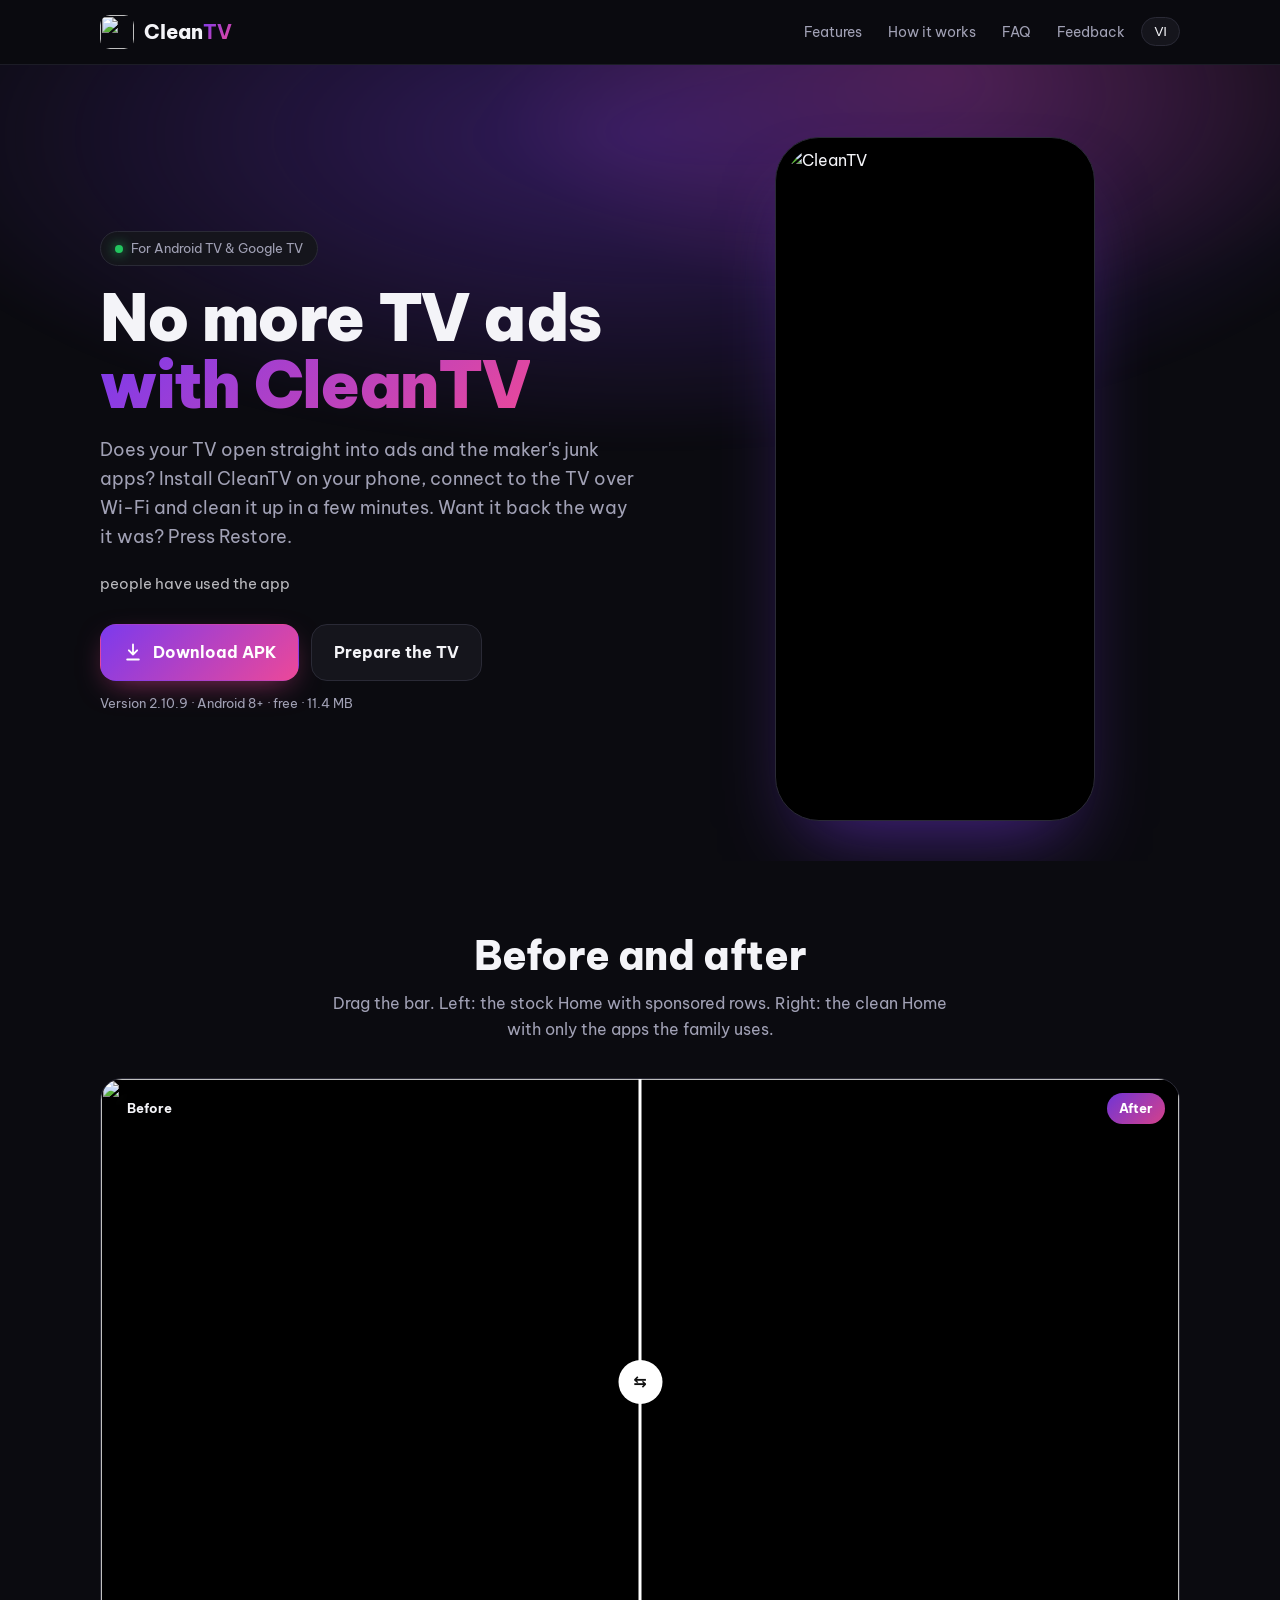
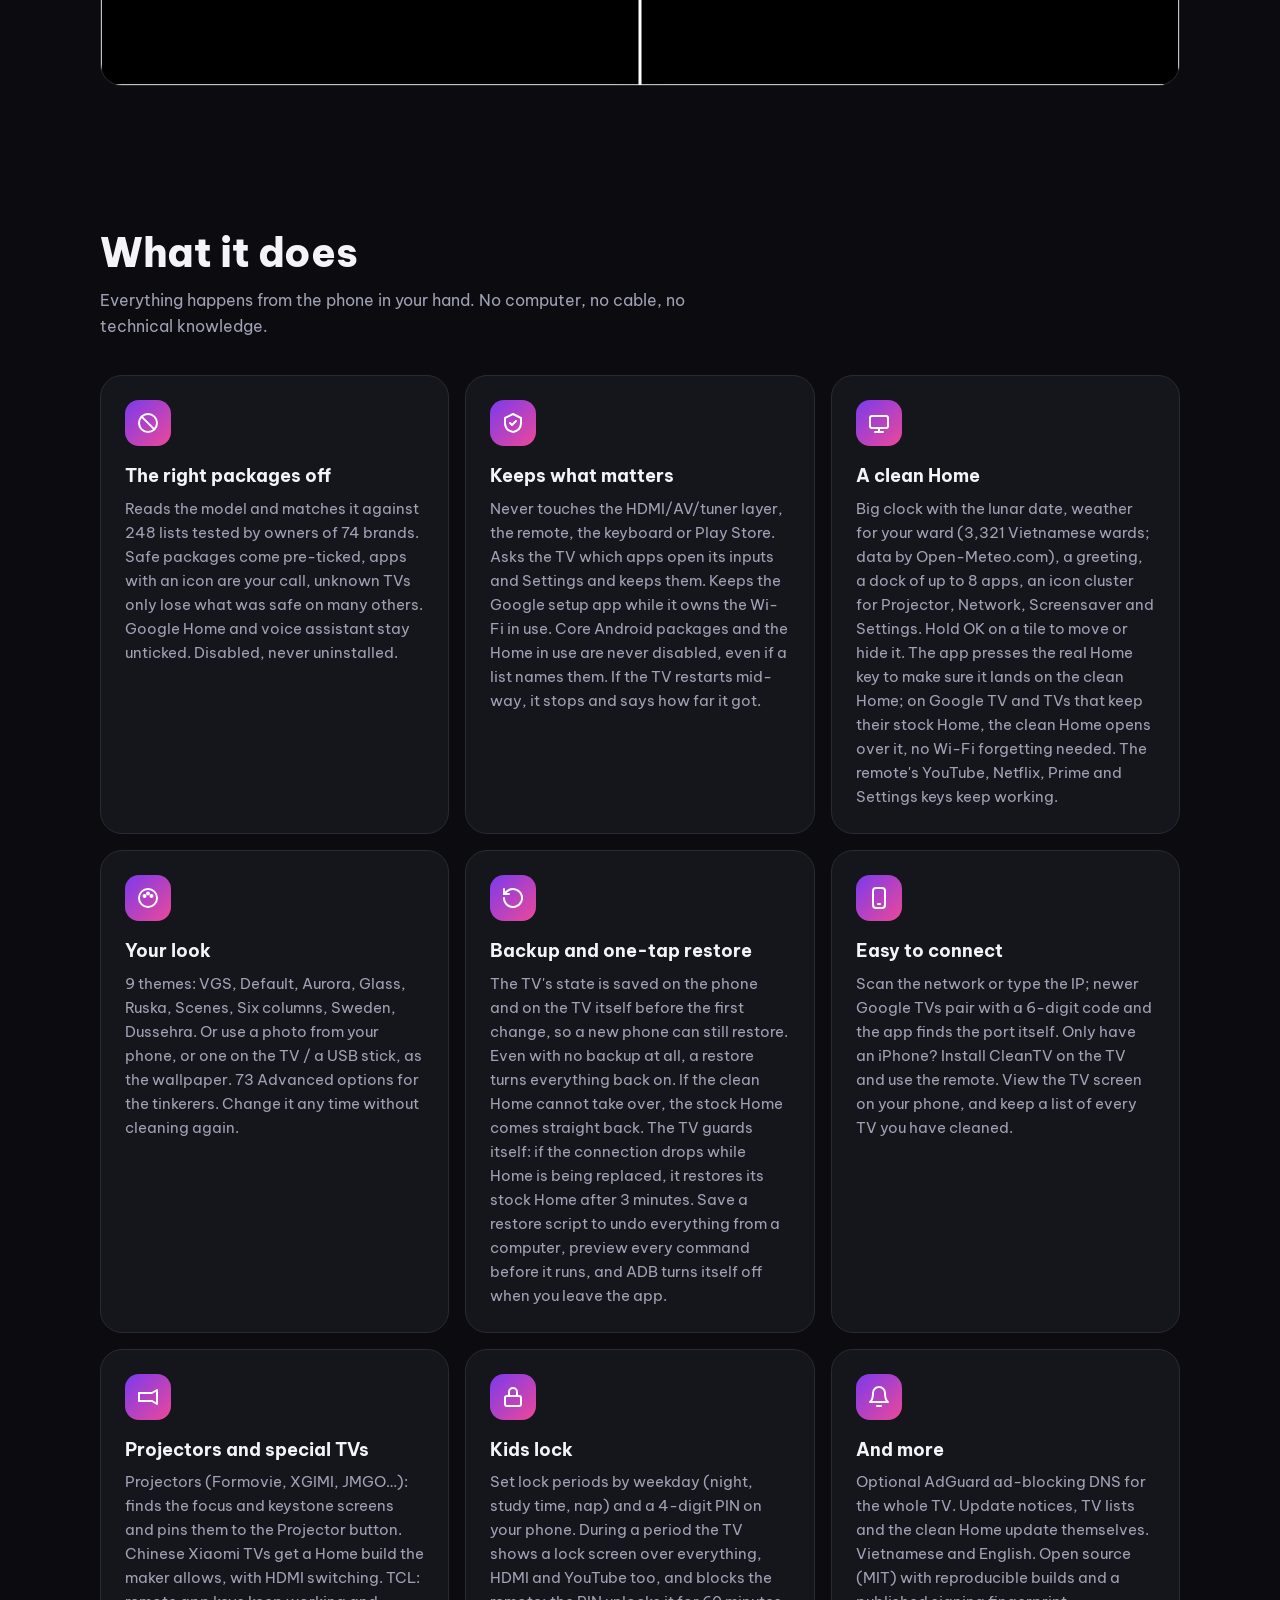
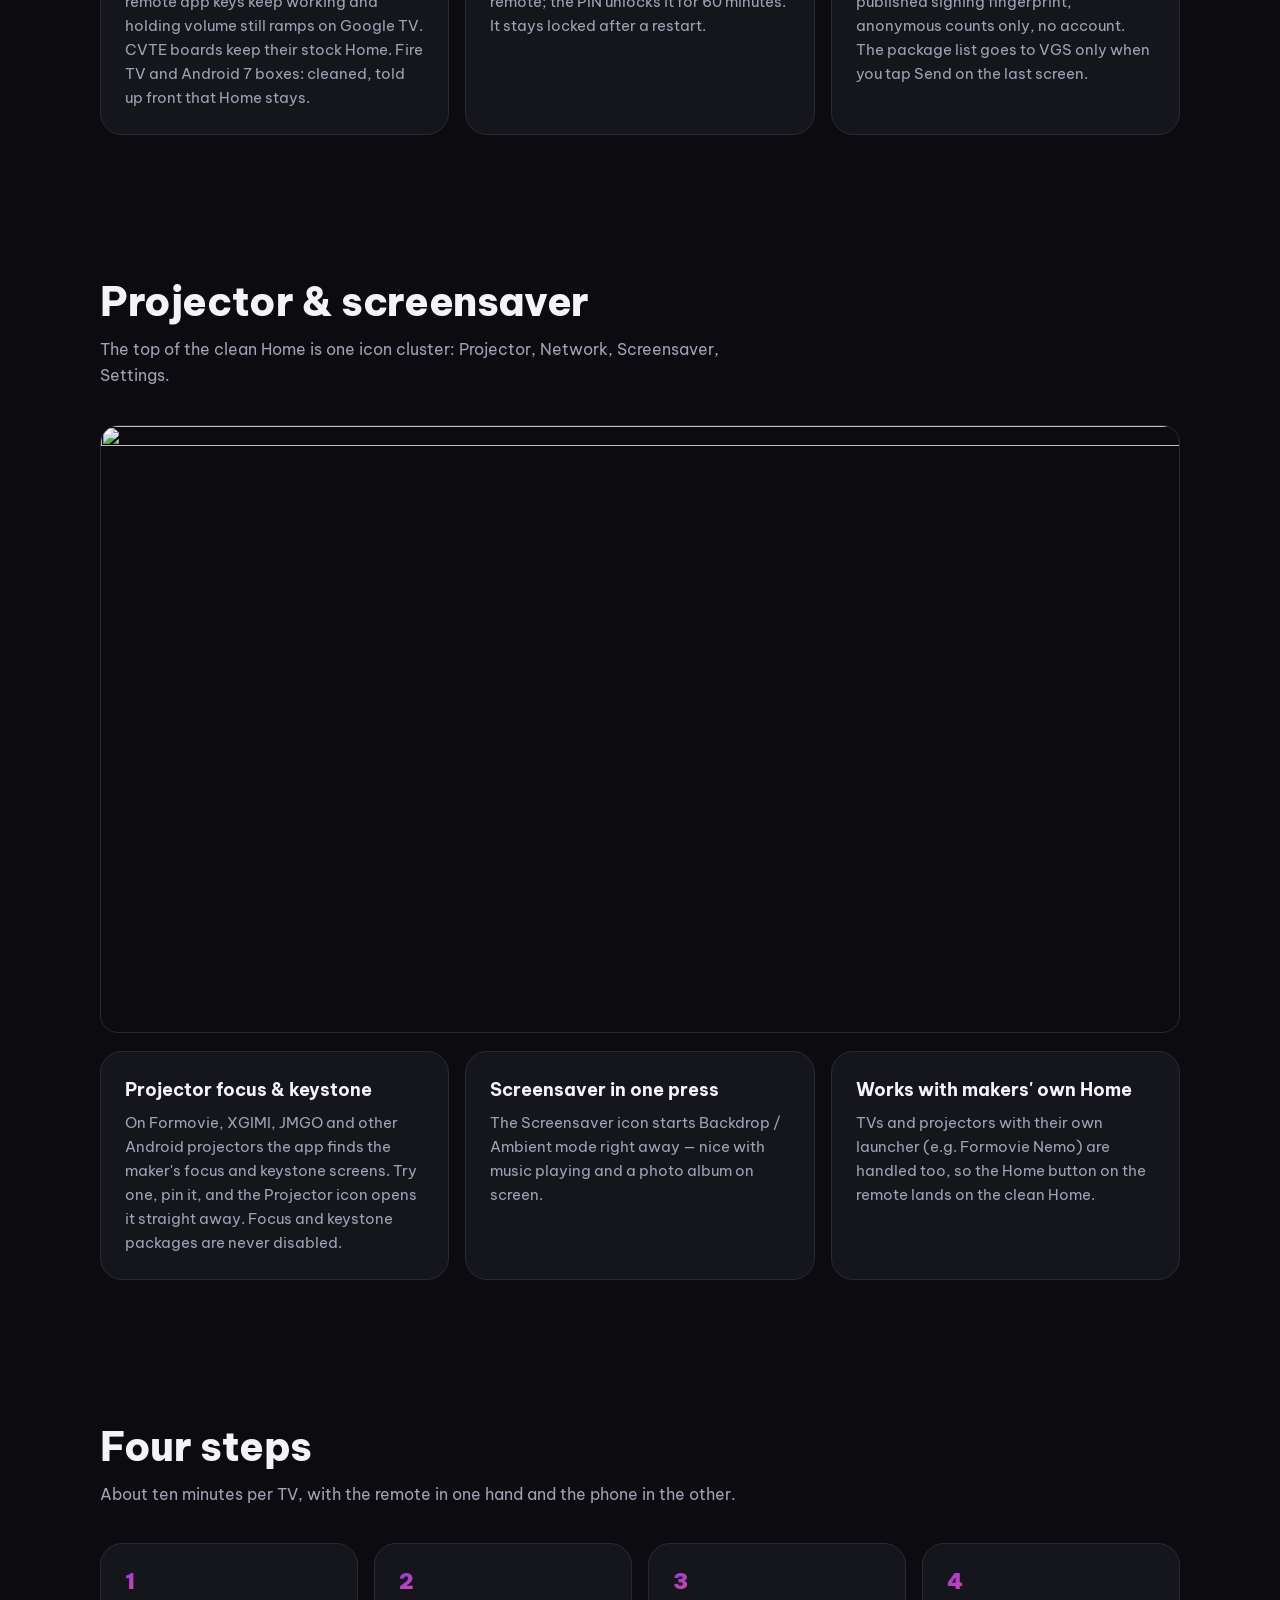
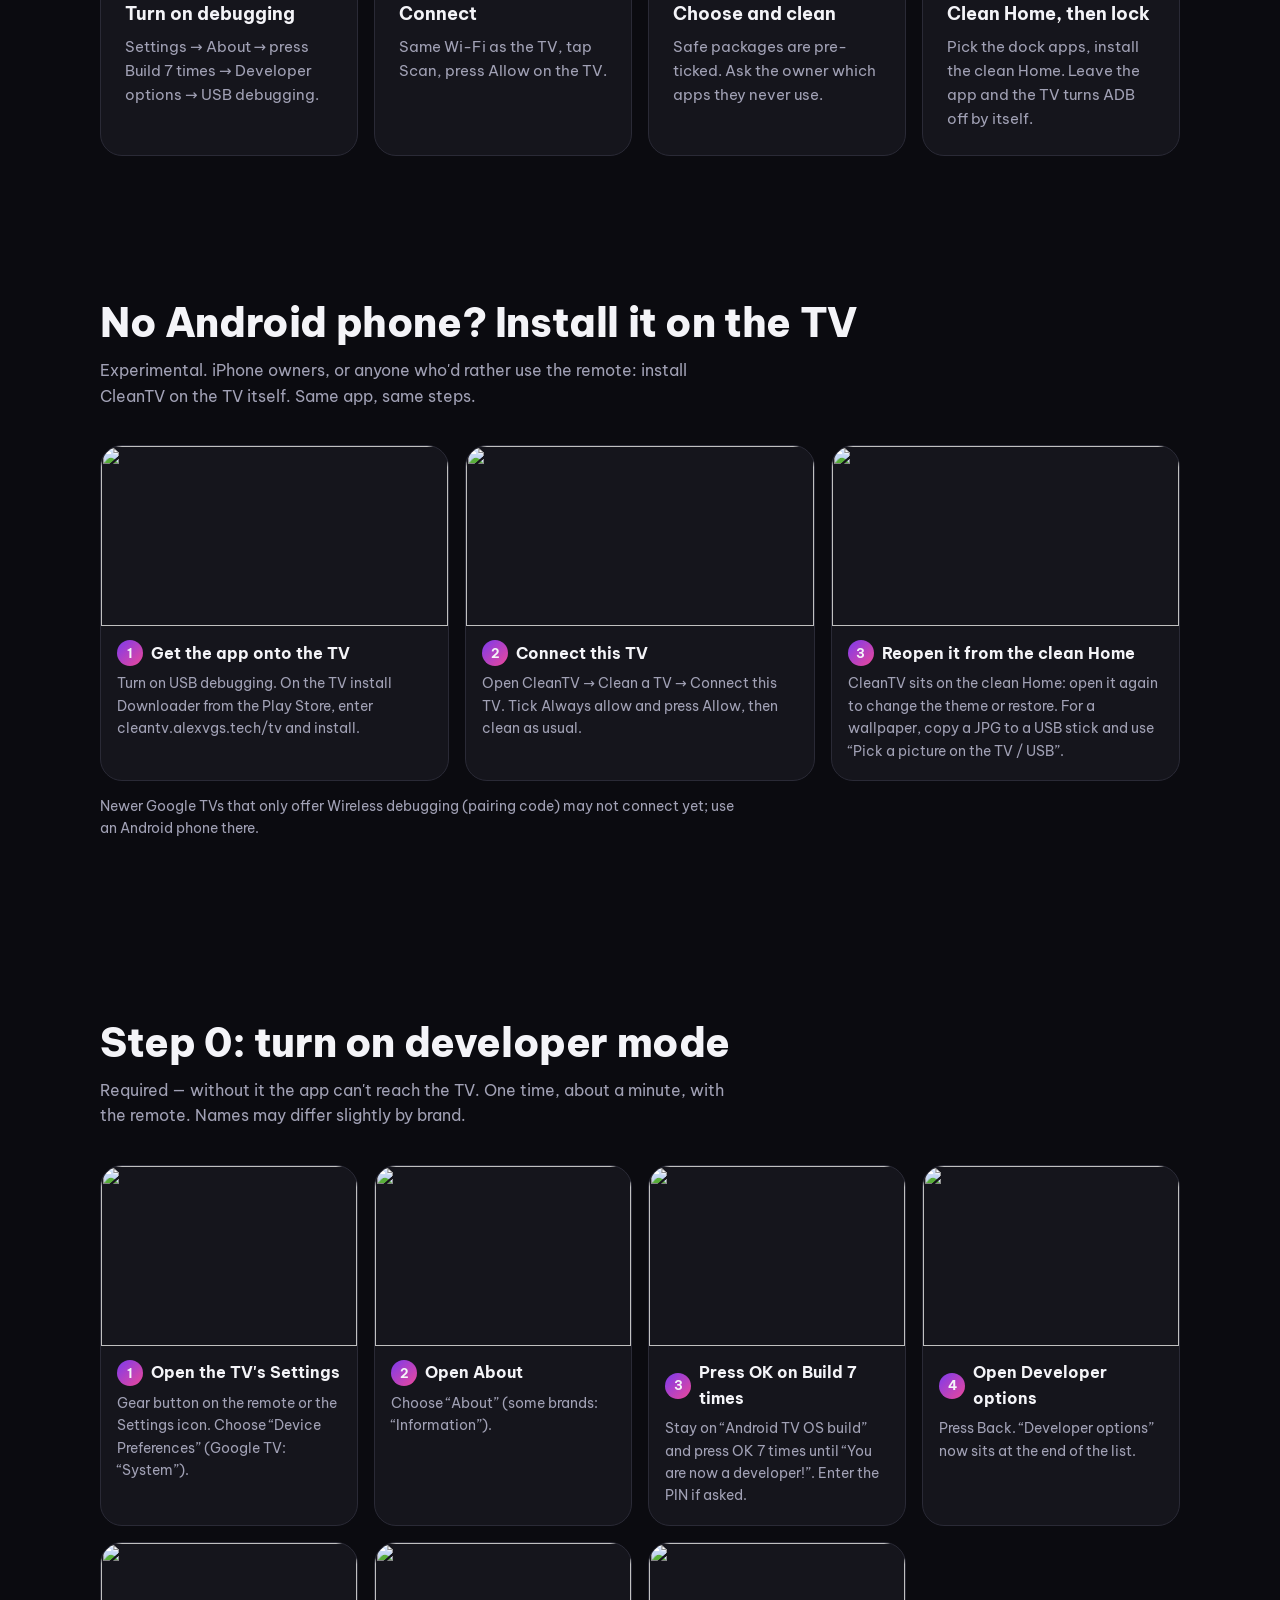
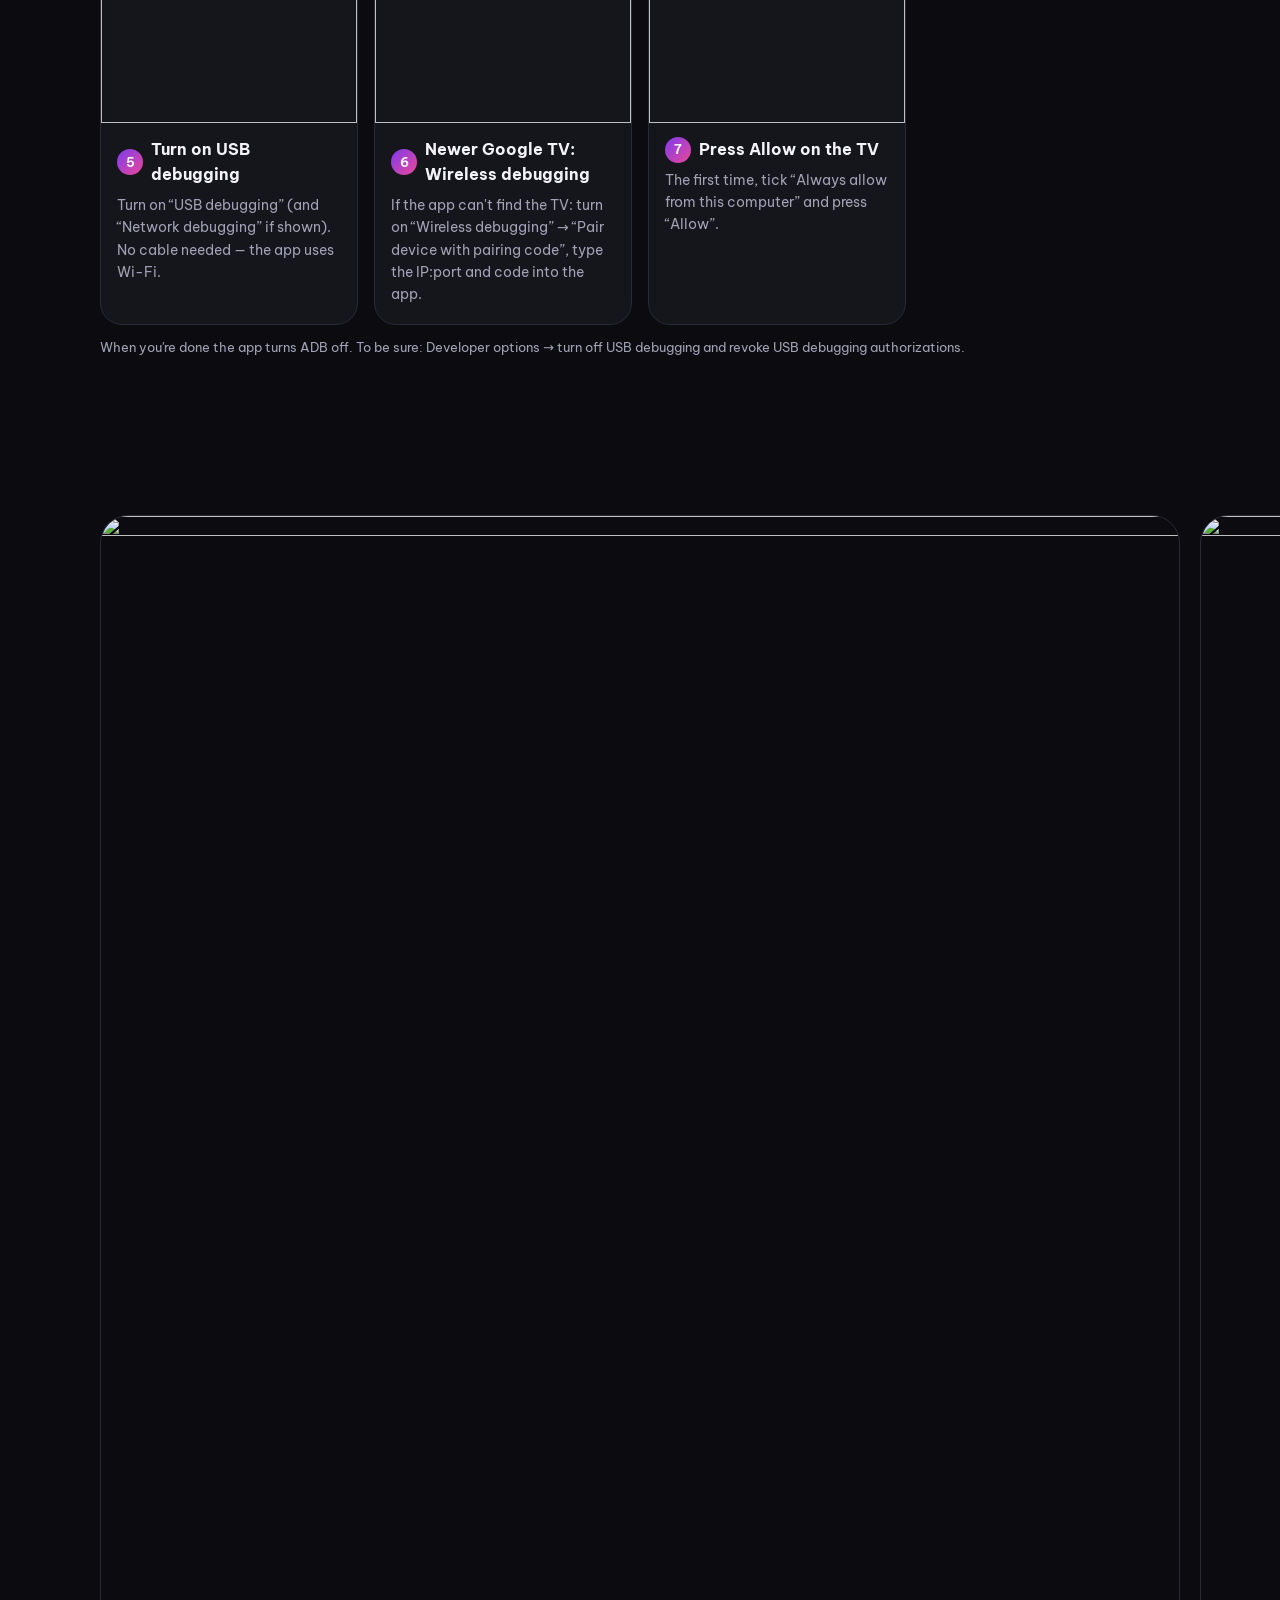
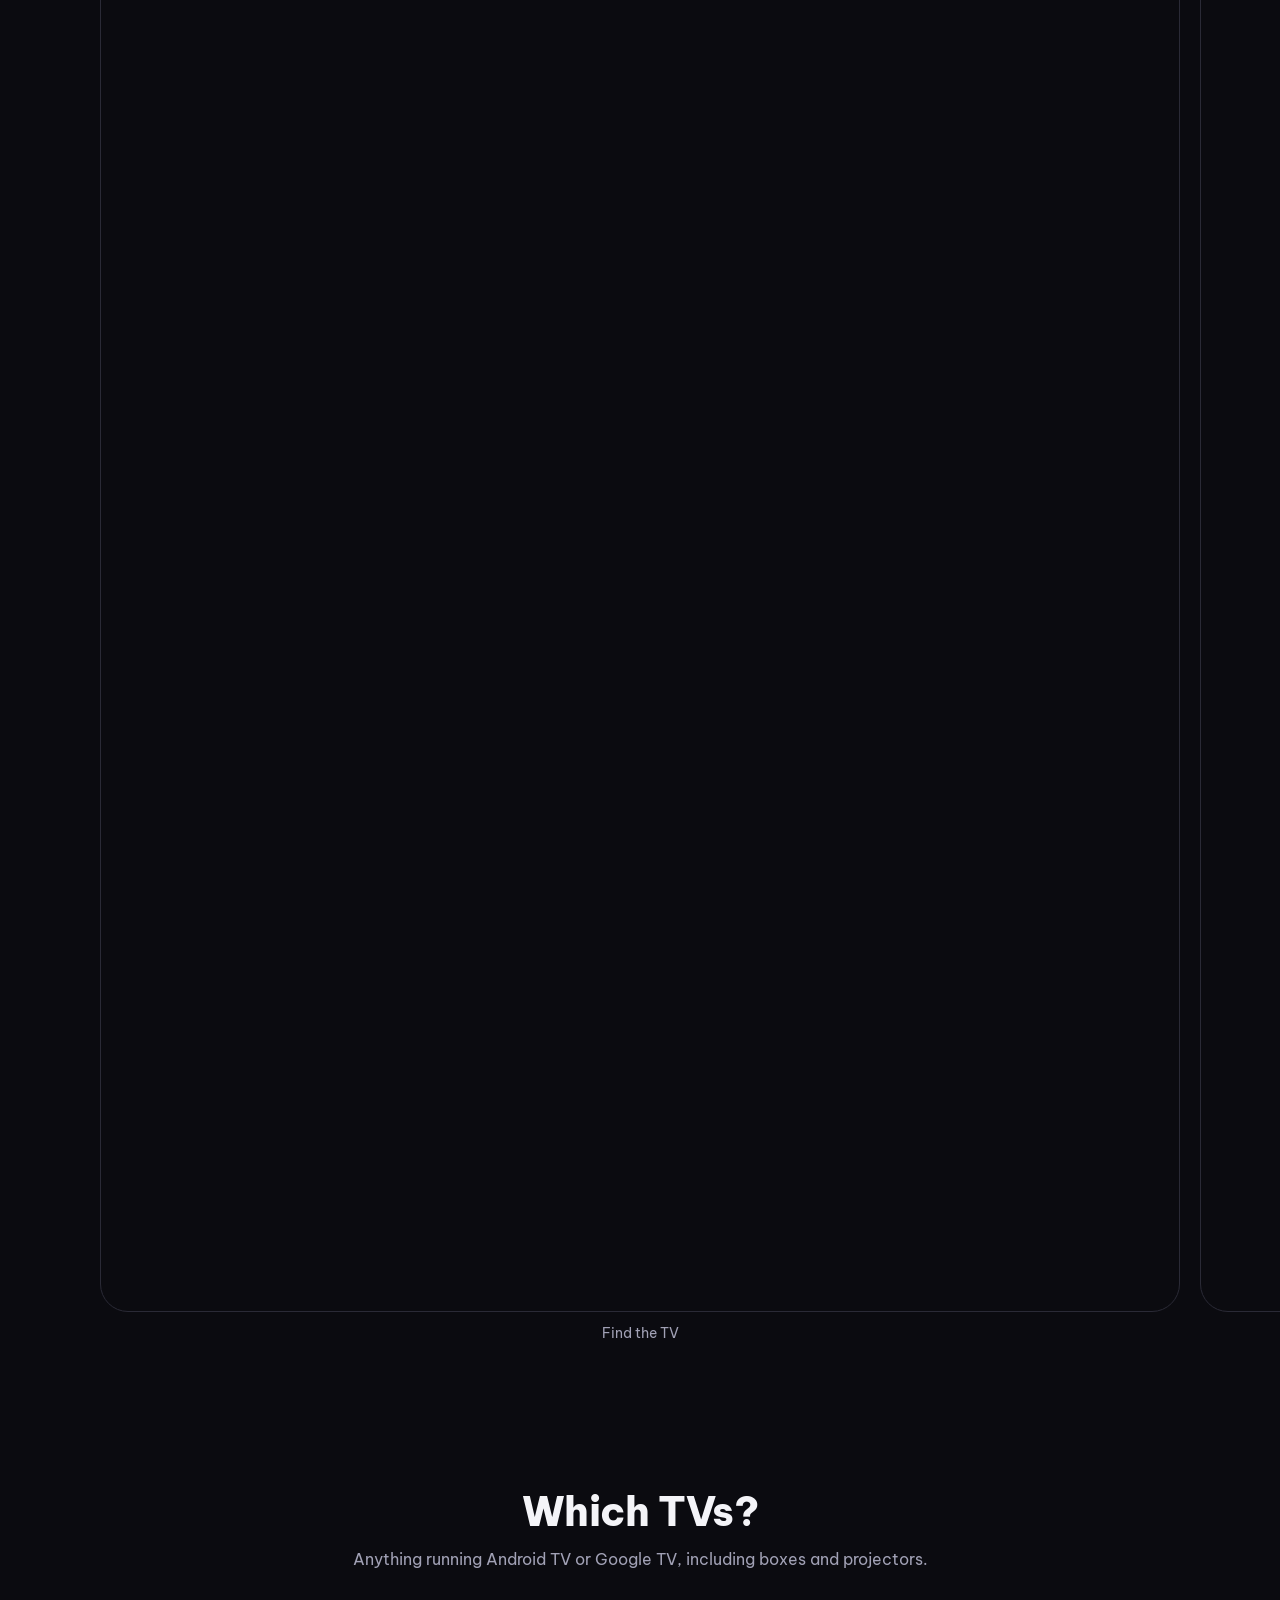
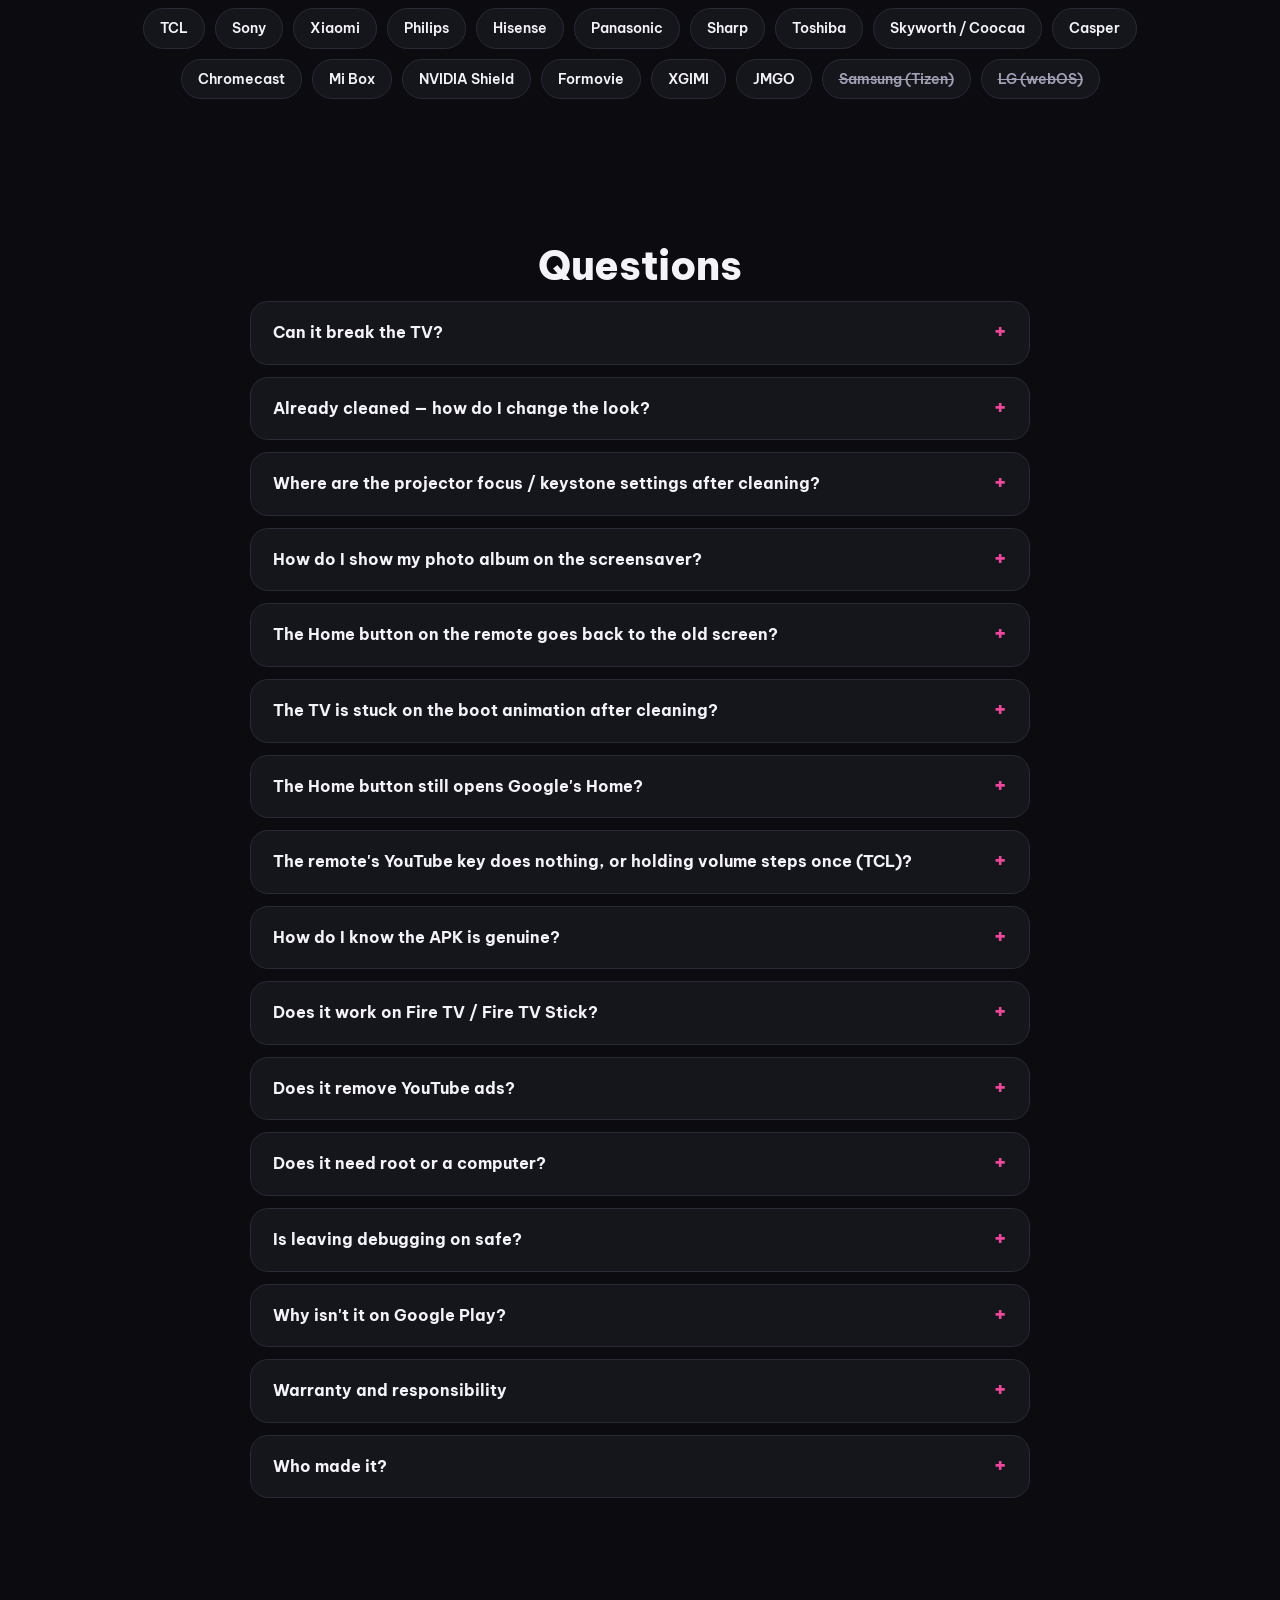
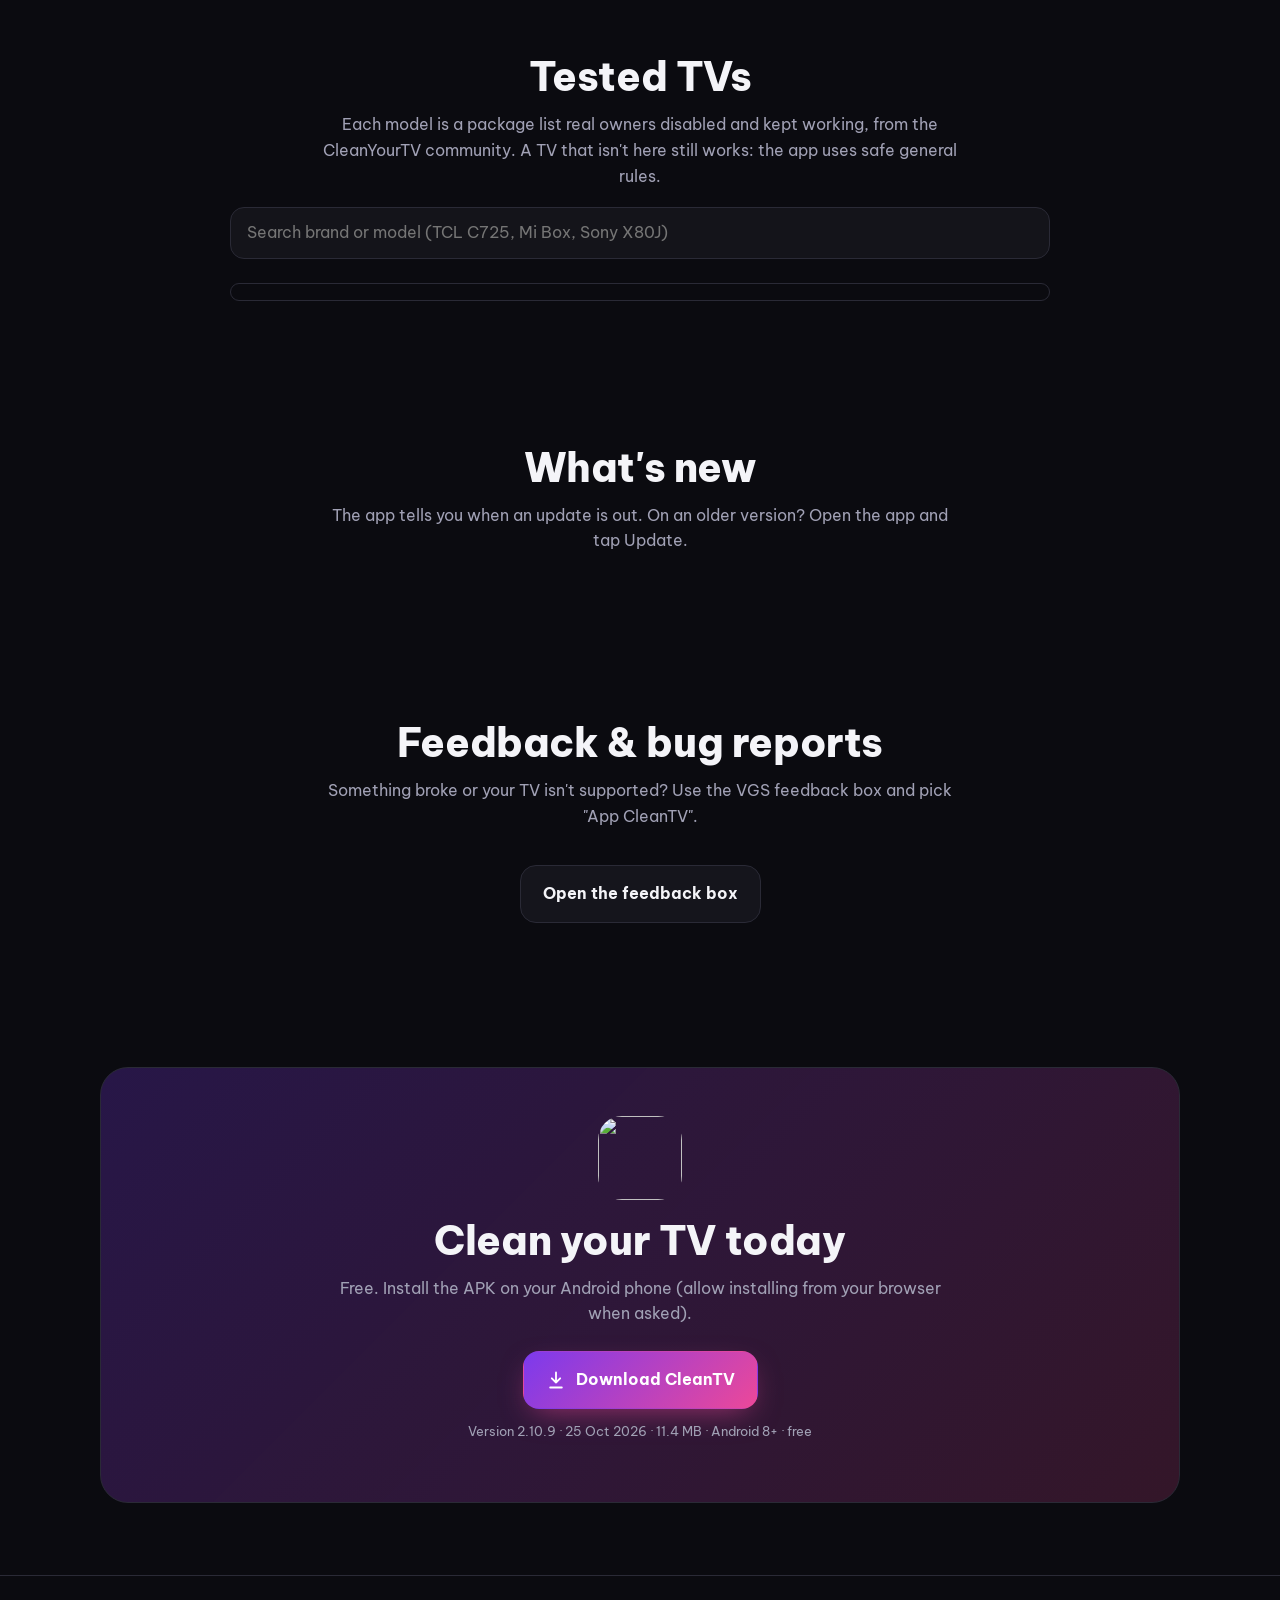
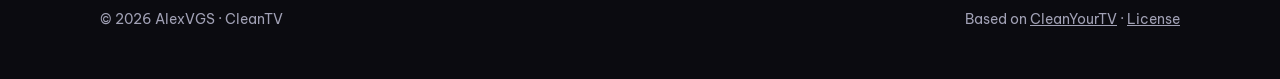
==== commit 9e311c6c: "merge: đồng bộ CleanTV 2.10.9 từ main, tích hợp Kiểu Apple TV, logo kênh VTV và bảo toàn tùy biến gi" ====
--- a/web/en.html
+++ b/web/en.html
@@ -198,7 +198,7 @@
     <div class="the"><div class="ic"><svg viewBox="0 0 24 24"><circle cx="12" cy="12" r="9"/><path d="M5.6 5.6l12.8 12.8"/></svg></div><h3 data-en="The right packages off">Dọn đúng gói</h3><p data-en="Reads the model and matches it against 248 lists tested by owners of 74 brands. Safe packages come pre-ticked, apps with an icon are your call, unknown TVs only lose what was safe on many others. Google Home and voice assistant stay unticked. Disabled, never uninstalled.">Đọc model, so với 248 danh sách đã thử của 74 hãng. Gói an toàn tích sẵn, app có biểu tượng bạn tự chọn, tivi lạ chỉ tắt gói đã yên ổn trên nhiều tivi khác. Nhóm Google Home, trợ lý giọng nói không tự tích. Chỉ tắt, không gỡ.</p></div>
     <div class="the"><div class="ic"><svg viewBox="0 0 24 24"><path d="M12 3l8 4v5c0 5-3.5 8-8 9-4.5-1-8-4-8-9V7z"/><path d="M9 12l2 2 4-4"/></svg></div><h3 data-en="Keeps what matters">Tự giữ thứ quan trọng</h3><p data-en="Never touches the HDMI/AV/tuner layer, the remote, the keyboard or Play Store. Asks the TV which apps open its inputs and Settings and keeps them. Keeps the Google setup app while it owns the Wi-Fi in use. Core Android packages and the Home in use are never disabled, even if a list names them. If the TV restarts mid-way, it stops and says how far it got.">Không đụng lớp HDMI/AV/ăng-ten, remote, bàn phím, CH Play. Hỏi chính tivi app nào mở HDMI, Cài đặt rồi giữ lại. Giữ trình cài đặt Google khi mạng Wi-Fi đang dùng thuộc về nó. Gói lõi Android và Home đang dùng không bao giờ bị tắt. Tivi khởi động lại giữa chừng thì dừng và báo đã tắt tới đâu.</p></div>
     <div class="the"><div class="ic"><svg viewBox="0 0 24 24"><rect x="3" y="5" width="18" height="12" rx="2"/><path d="M8 21h8M12 17v4"/></svg></div><h3 data-en="A clean Home">Home sạch</h3><p data-en="Big clock with the lunar date, weather for your ward (3,321 Vietnamese wards; data by Open-Meteo.com), a greeting, a dock of up to 8 apps, an icon cluster for Projector, Network, Screensaver and Settings. Hold OK on a tile to move or hide it. The app presses the real Home key to make sure it lands on the clean Home; on Google TV and TVs that keep their stock Home, the clean Home opens over it, no Wi-Fi forgetting needed. The remote's YouTube, Netflix, Prime and Settings keys keep working.">Đồng hồ to kèm lịch âm, thời tiết theo phường/xã (3.321 xã, dữ liệu Open-Meteo.com), lời chào, dock tối đa 8 app, cụm nút Máy chiếu, Mạng, Màn hình chờ, Cài đặt. Giữ OK trên ô app để dời hay ẩn. App bấm thử nút Home thật để chắc chắn về đúng Home sạch; Google TV, tivi giữ Home gốc thì Home sạch tự mở đè lên, không phải quên Wi-Fi. Nút YouTube, Netflix, Prime, Cài đặt trên remote vẫn chạy.</p></div>
-    <div class="the"><div class="ic"><svg viewBox="0 0 24 24"><circle cx="12" cy="12" r="9"/><circle cx="8.5" cy="10" r="1"/><circle cx="12" cy="7.5" r="1"/><circle cx="15.5" cy="10" r="1"/></svg></div><h3 data-en="Your look">Giao diện tuỳ ý</h3><p data-en="7 themes: VGS, Scenes, Cinematic, Aurora, Time-of-day sky, Minimal, More apps. Or use a photo from your phone, or one on the TV / a USB stick, as the wallpaper. 65 Advanced options for the tinkerers. Change it any time without cleaning again.">7 giao diện: VGS, Phong cảnh, Điện ảnh, Cực quang, Bầu trời, Tối giản, Nhiều app. Hoặc lấy ảnh trong điện thoại, ảnh trên tivi / USB làm hình nền. 65 tuỳ chọn Nâng cao. Đổi lúc nào cũng được, không phải dọn lại.</p></div>
+    <div class="the"><div class="ic"><svg viewBox="0 0 24 24"><circle cx="12" cy="12" r="9"/><circle cx="8.5" cy="10" r="1"/><circle cx="12" cy="7.5" r="1"/><circle cx="15.5" cy="10" r="1"/></svg></div><h3 data-en="Your look">Giao diện tuỳ ý</h3><p data-en="9 themes: VGS, Default, Aurora, Glass, Ruska, Scenes, Six columns, Sweden, Dussehra. Or use a photo from your phone, or one on the TV / a USB stick, as the wallpaper. 73 Advanced options for the tinkerers. Change it any time without cleaning again.">9 giao diện: VGS, Mặc định, Cực quang, Kính trong suốt, Thu Phần Lan, Phong cảnh, 6 cột, Thụy Điển, Lễ hội Dussehra. Hoặc lấy ảnh trong điện thoại, ảnh trên tivi / USB làm hình nền. 73 tuỳ chọn Nâng cao. Đổi lúc nào cũng được, không phải dọn lại.</p></div>
     <div class="the"><div class="ic"><svg viewBox="0 0 24 24"><path d="M3 12a9 9 0 1 0 3-6.7L3 8"/><path d="M3 3v5h5"/></svg></div><h3 data-en="Backup and one-tap restore">Sao lưu · khôi phục một chạm</h3><p data-en="The TV's state is saved on the phone and on the TV itself before the first change, so a new phone can still restore. Even with no backup at all, a restore turns everything back on. If the clean Home cannot take over, the stock Home comes straight back. The TV guards itself: if the connection drops while Home is being replaced, it restores its stock Home after 3 minutes. Save a restore script to undo everything from a computer, preview every command before it runs, and ADB turns itself off when you leave the app.">Trạng thái tivi được lưu trên điện thoại và cả trên tivi trước lệnh đầu tiên, đổi điện thoại vẫn khôi phục được. Không còn bản sao lưu vẫn bật lại được mọi thứ. Home sạch không thay được thì trả ngay Home gốc. Tivi tự canh gác: đang thay Home mà rớt kết nối thì 3 phút sau tự trả Home cũ. Lưu kịch bản khôi phục dùng bằng máy tính, xem trước từng lệnh, rời app là tivi tự tắt ADB.</p></div>
     <div class="the"><div class="ic"><svg viewBox="0 0 24 24"><rect x="6" y="2" width="12" height="20" rx="3"/><path d="M11 18h2"/></svg></div><h3 data-en="Easy to connect">Kết nối dễ</h3><p data-en="Scan the network or type the IP; newer Google TVs pair with a 6-digit code and the app finds the port itself. Only have an iPhone? Install CleanTV on the TV and use the remote. View the TV screen on your phone, and keep a list of every TV you have cleaned.">Quét mạng hoặc gõ IP; Google TV đời mới ghép bằng mã 6 số, app tự dò cổng. Dùng iPhone thì cài CleanTV thẳng lên tivi, đi bằng remote. Xem màn hình tivi trên điện thoại, nhớ danh sách tivi đã dọn.</p></div>
     <div class="the"><div class="ic"><svg viewBox="0 0 24 24"><path d="M3 8h13l5-3v14l-5-3H3z"/></svg></div><h3 data-en="Projectors and special TVs">Máy chiếu & hãng riêng</h3><p data-en="Projectors (Formovie, XGIMI, JMGO…): finds the focus and keystone screens and pins them to the Projector button. Chinese Xiaomi TVs get a Home build the maker allows, with HDMI switching. TCL: remote app keys keep working and holding volume still ramps on Google TV. CVTE boards keep their stock Home. Fire TV and Android 7 boxes: cleaned, told up front that Home stays.">Máy chiếu (Formovie, XGIMI, JMGO…): dò màn lấy nét, chỉnh hình rồi ghim vào nút Máy chiếu. Xiaomi bản Trung Quốc: Home sạch bản riêng hãng cho phép, chuyển được HDMI. TCL: nút app trên remote vẫn chạy, Google TV giữ âm lượng vẫn tăng giảm liên tục. Bo mạch CVTE giữ Home hãng. Fire TV, box Android 7: dọn được, báo trước là không thay Home.</p></div>
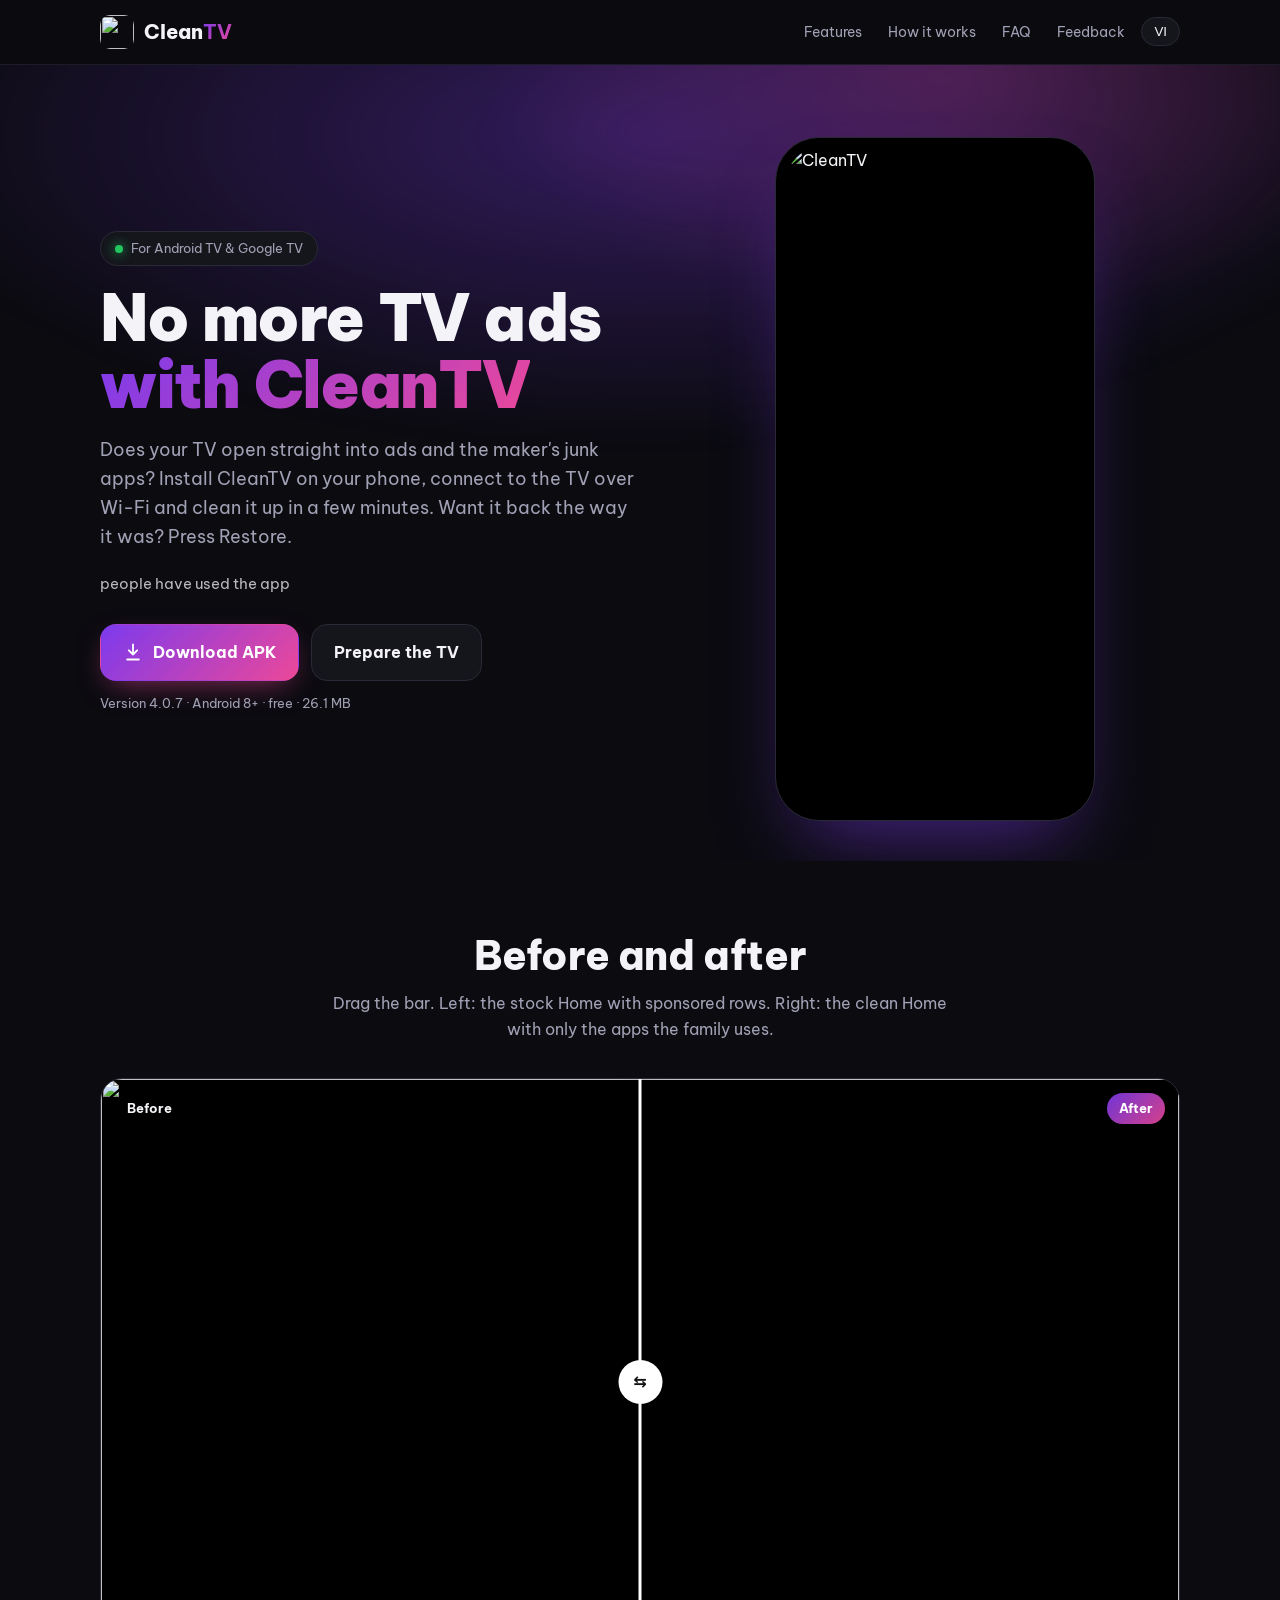
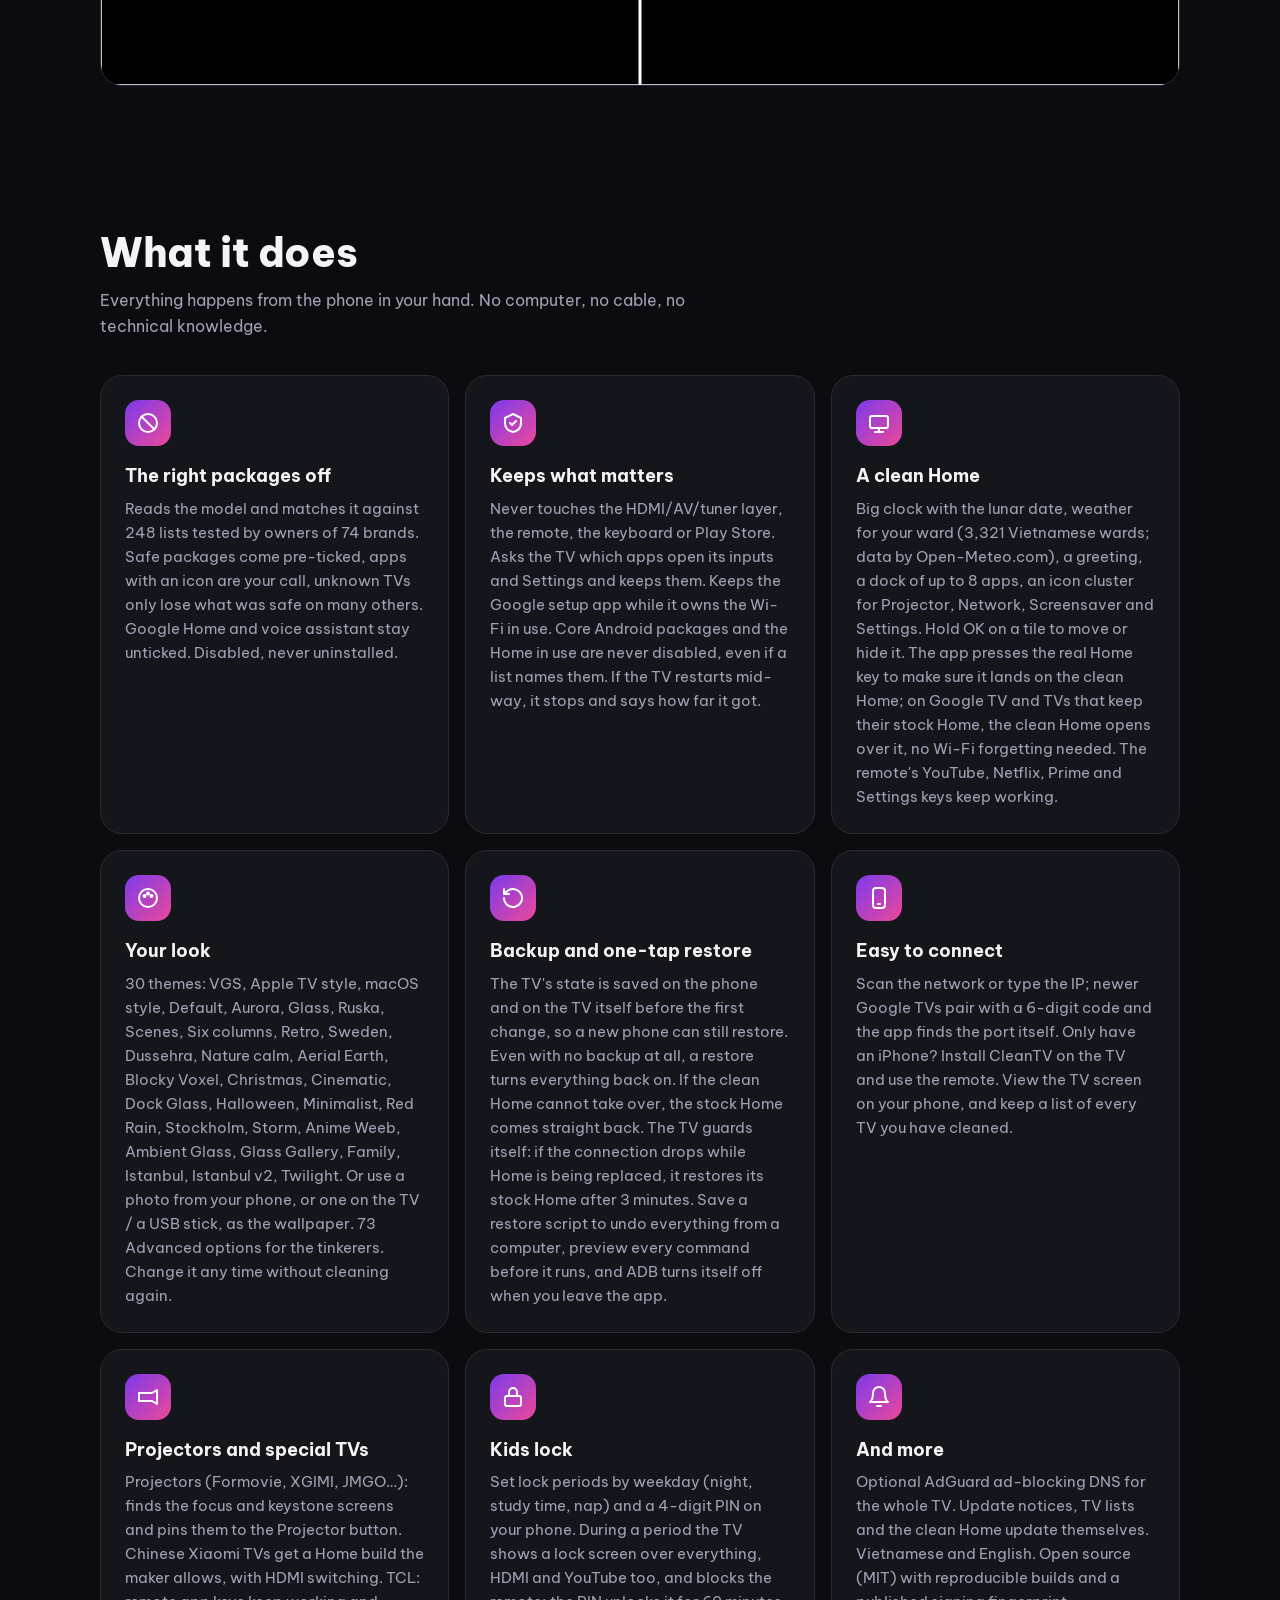
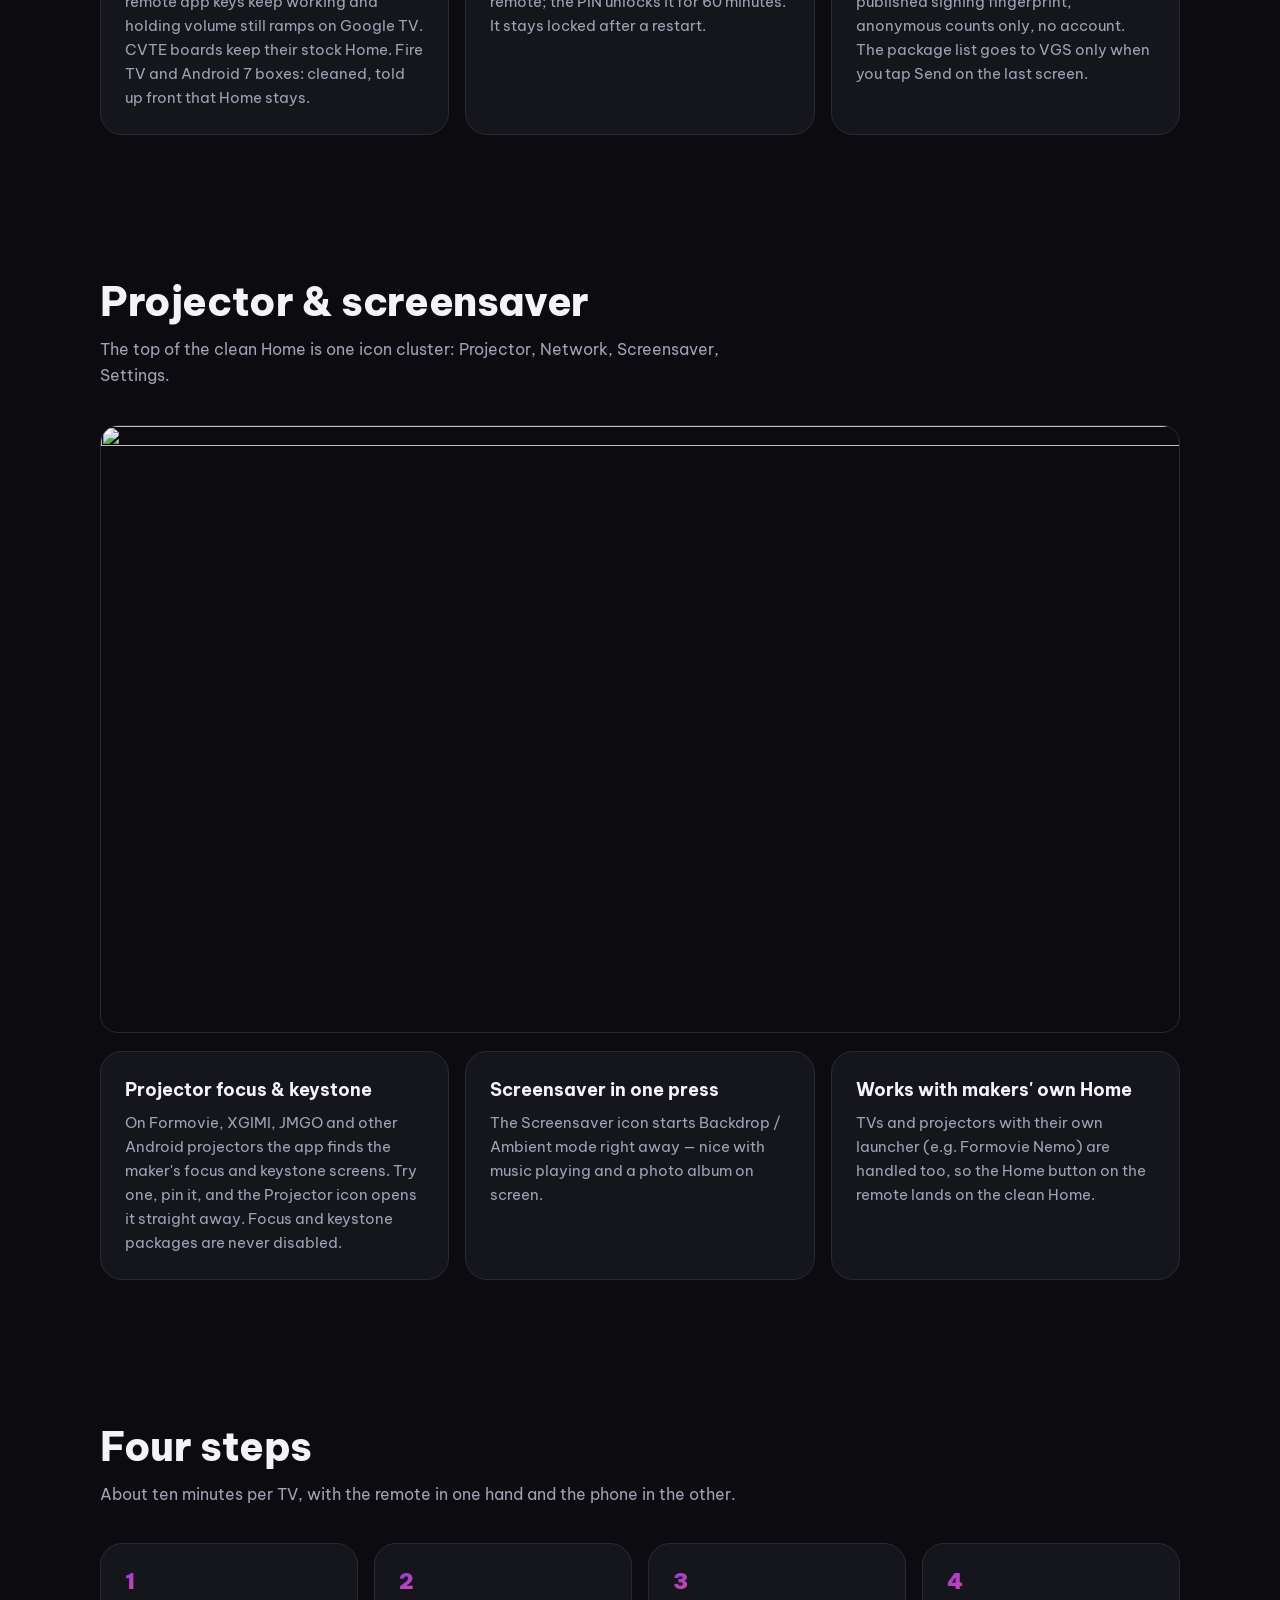
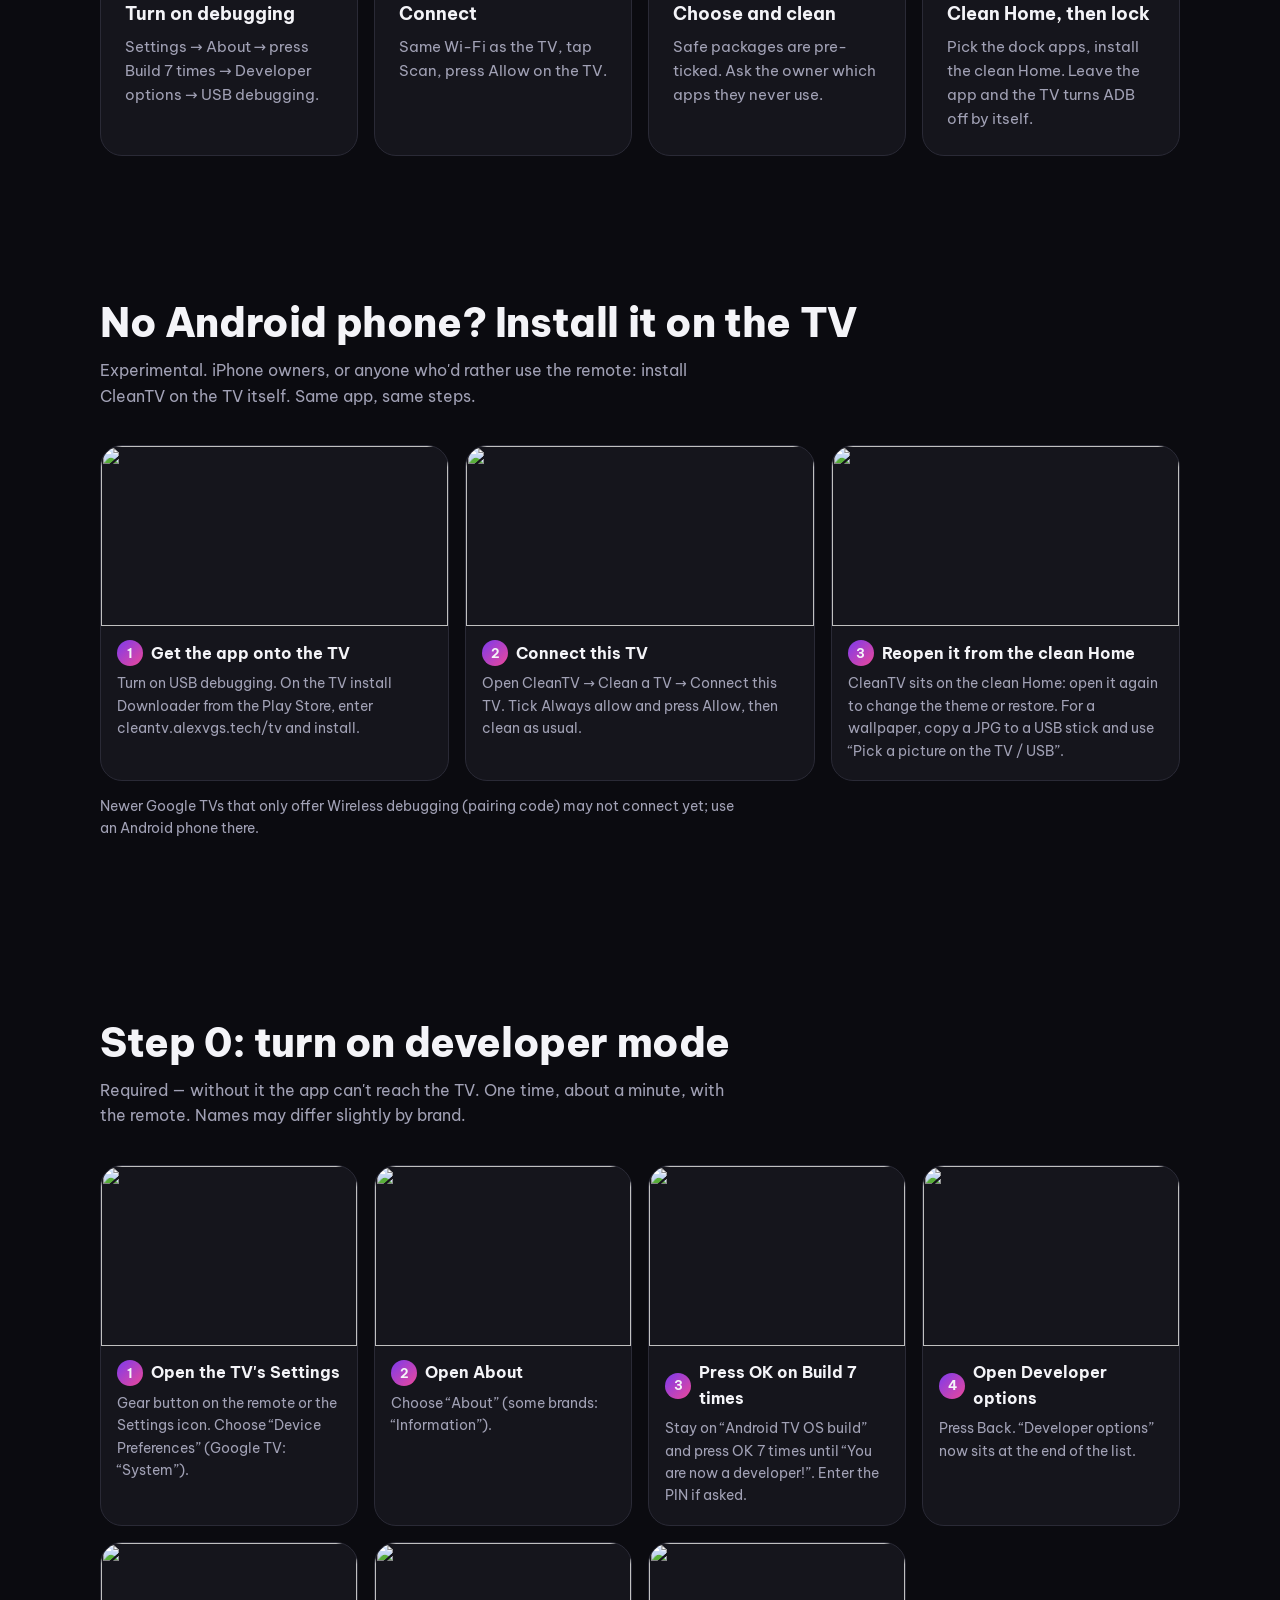
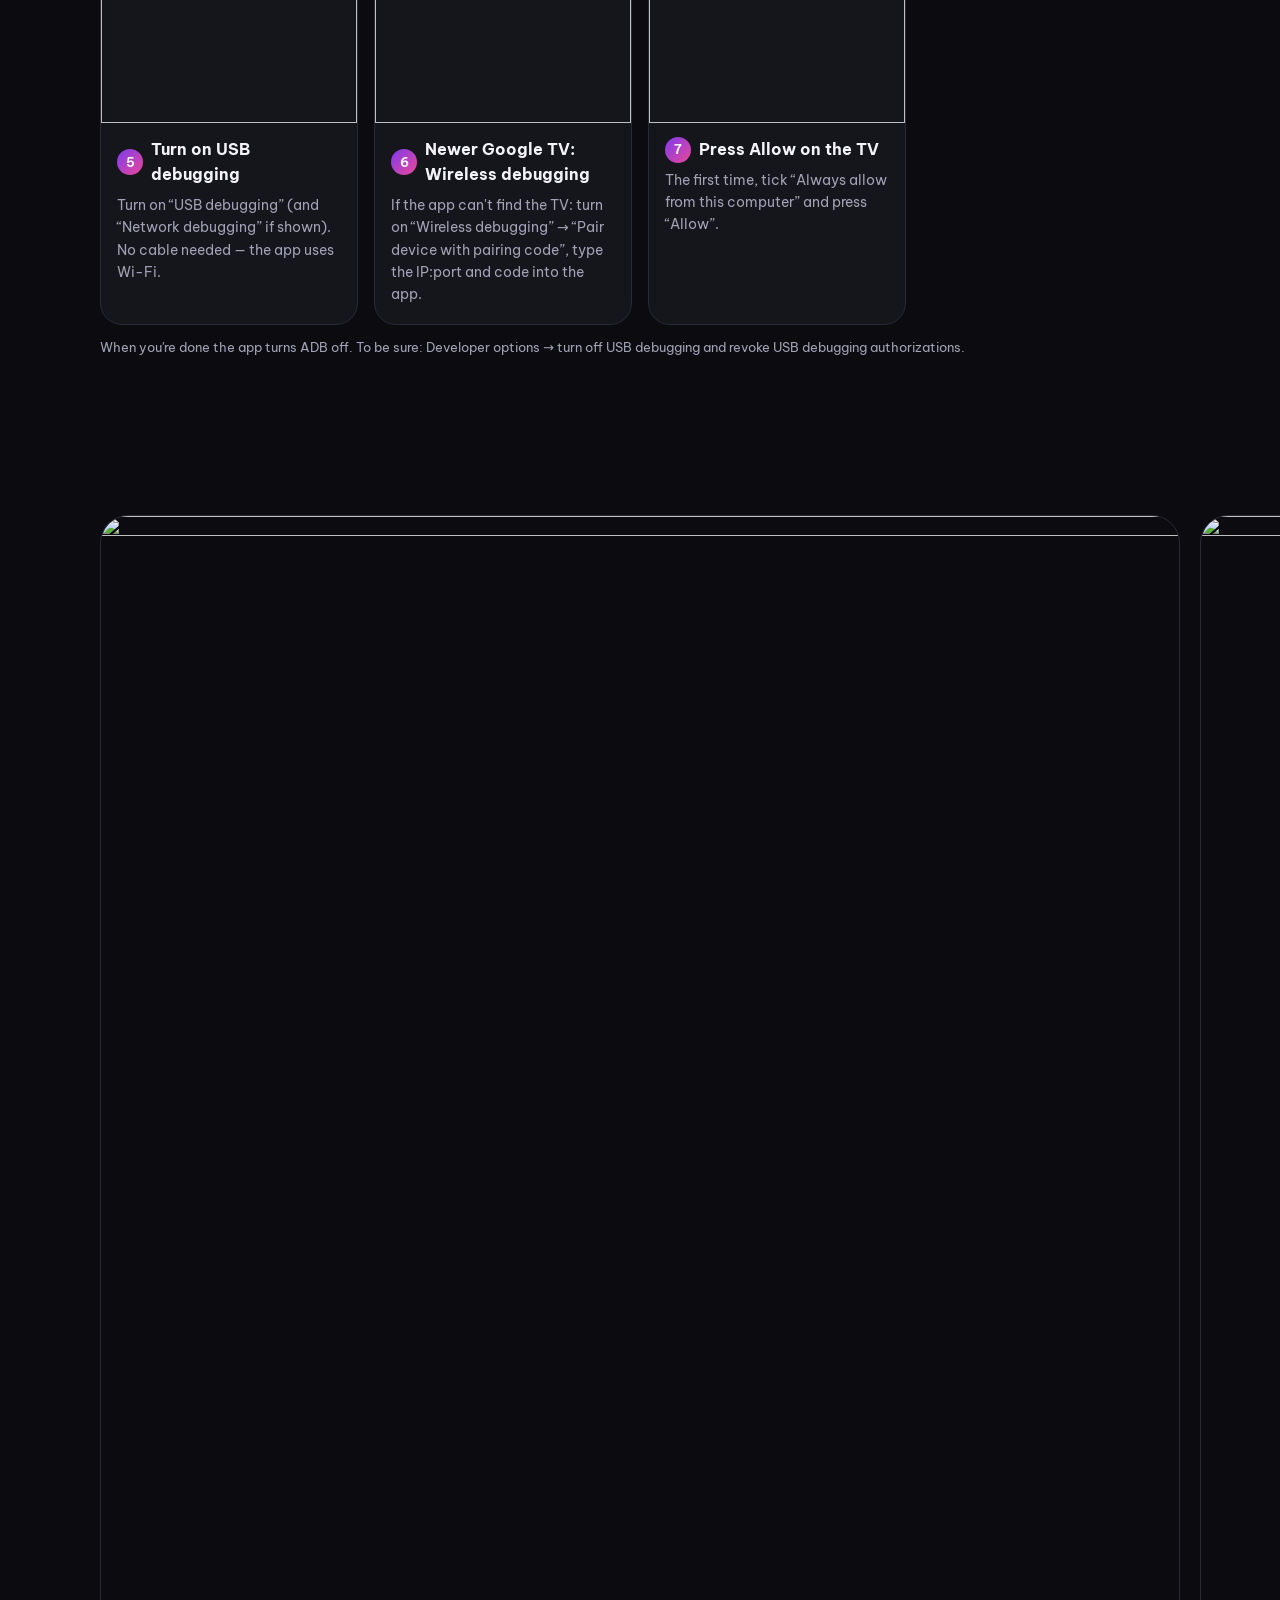
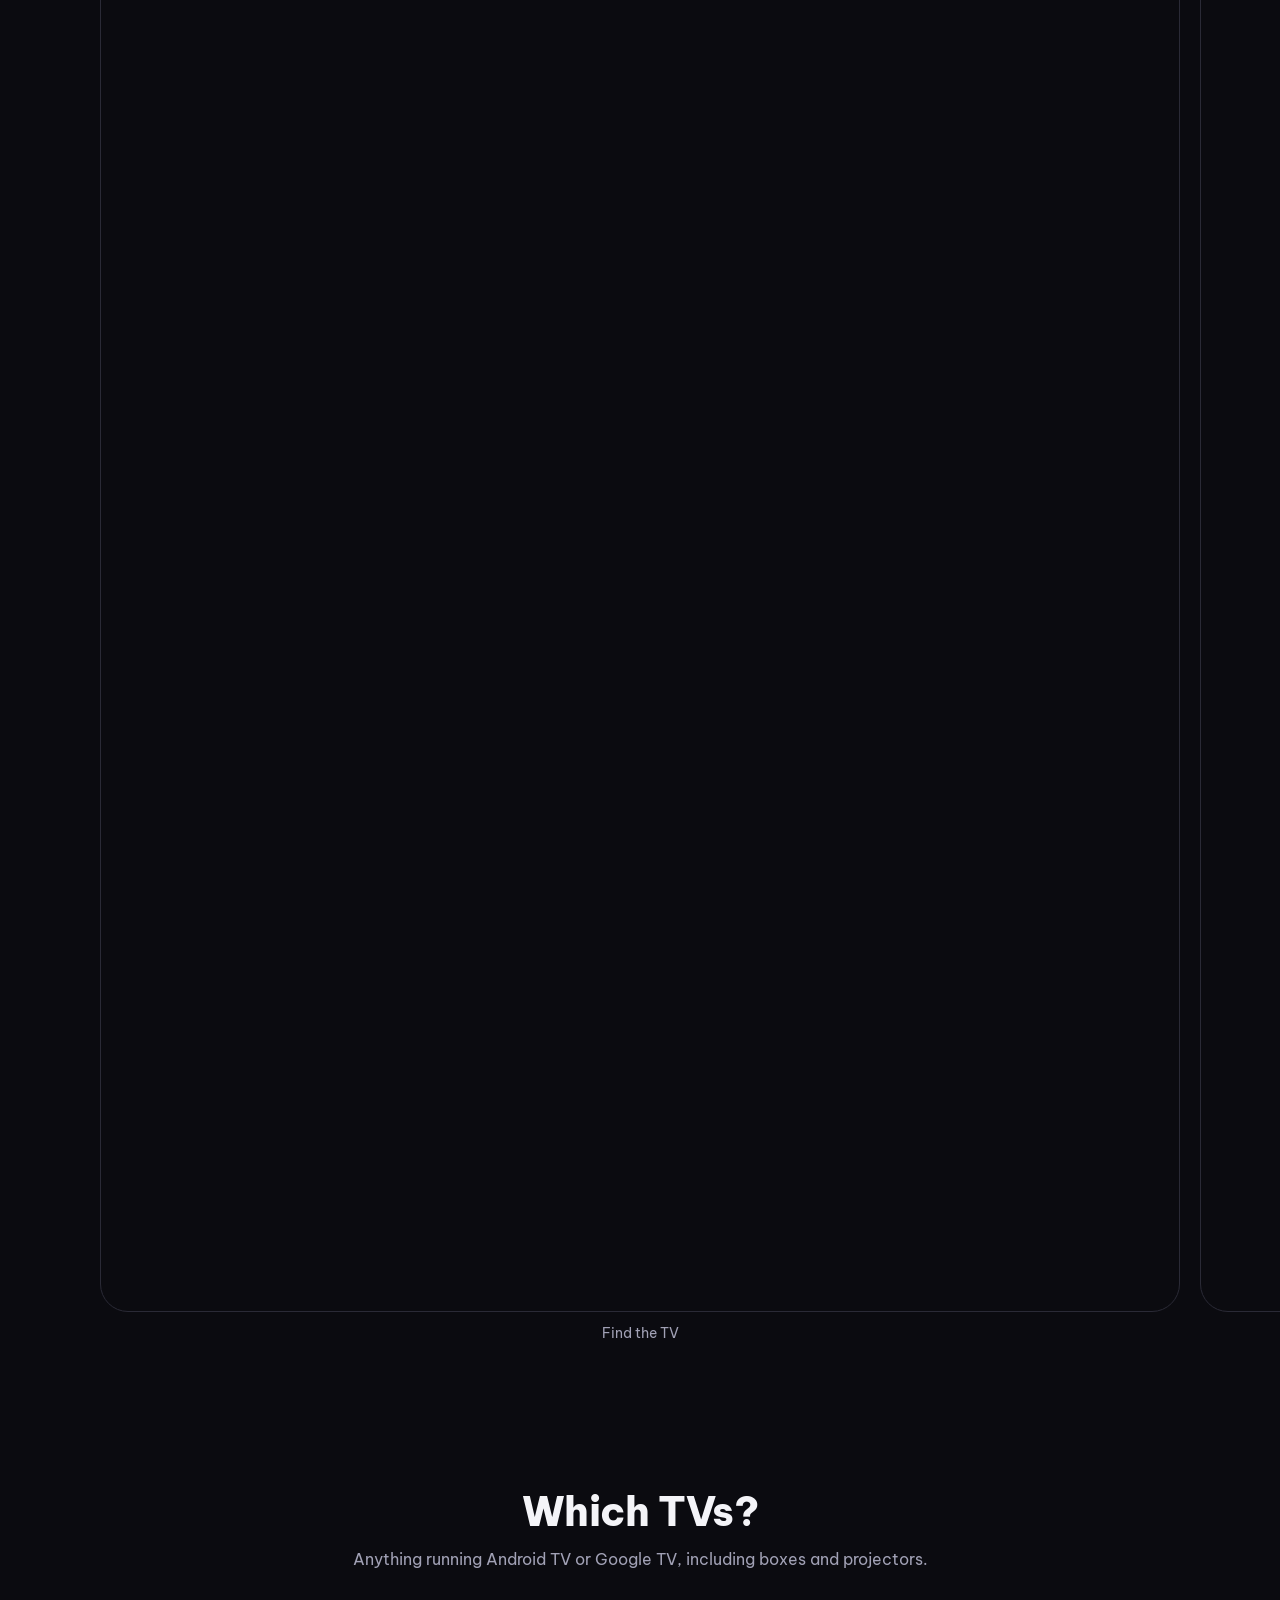
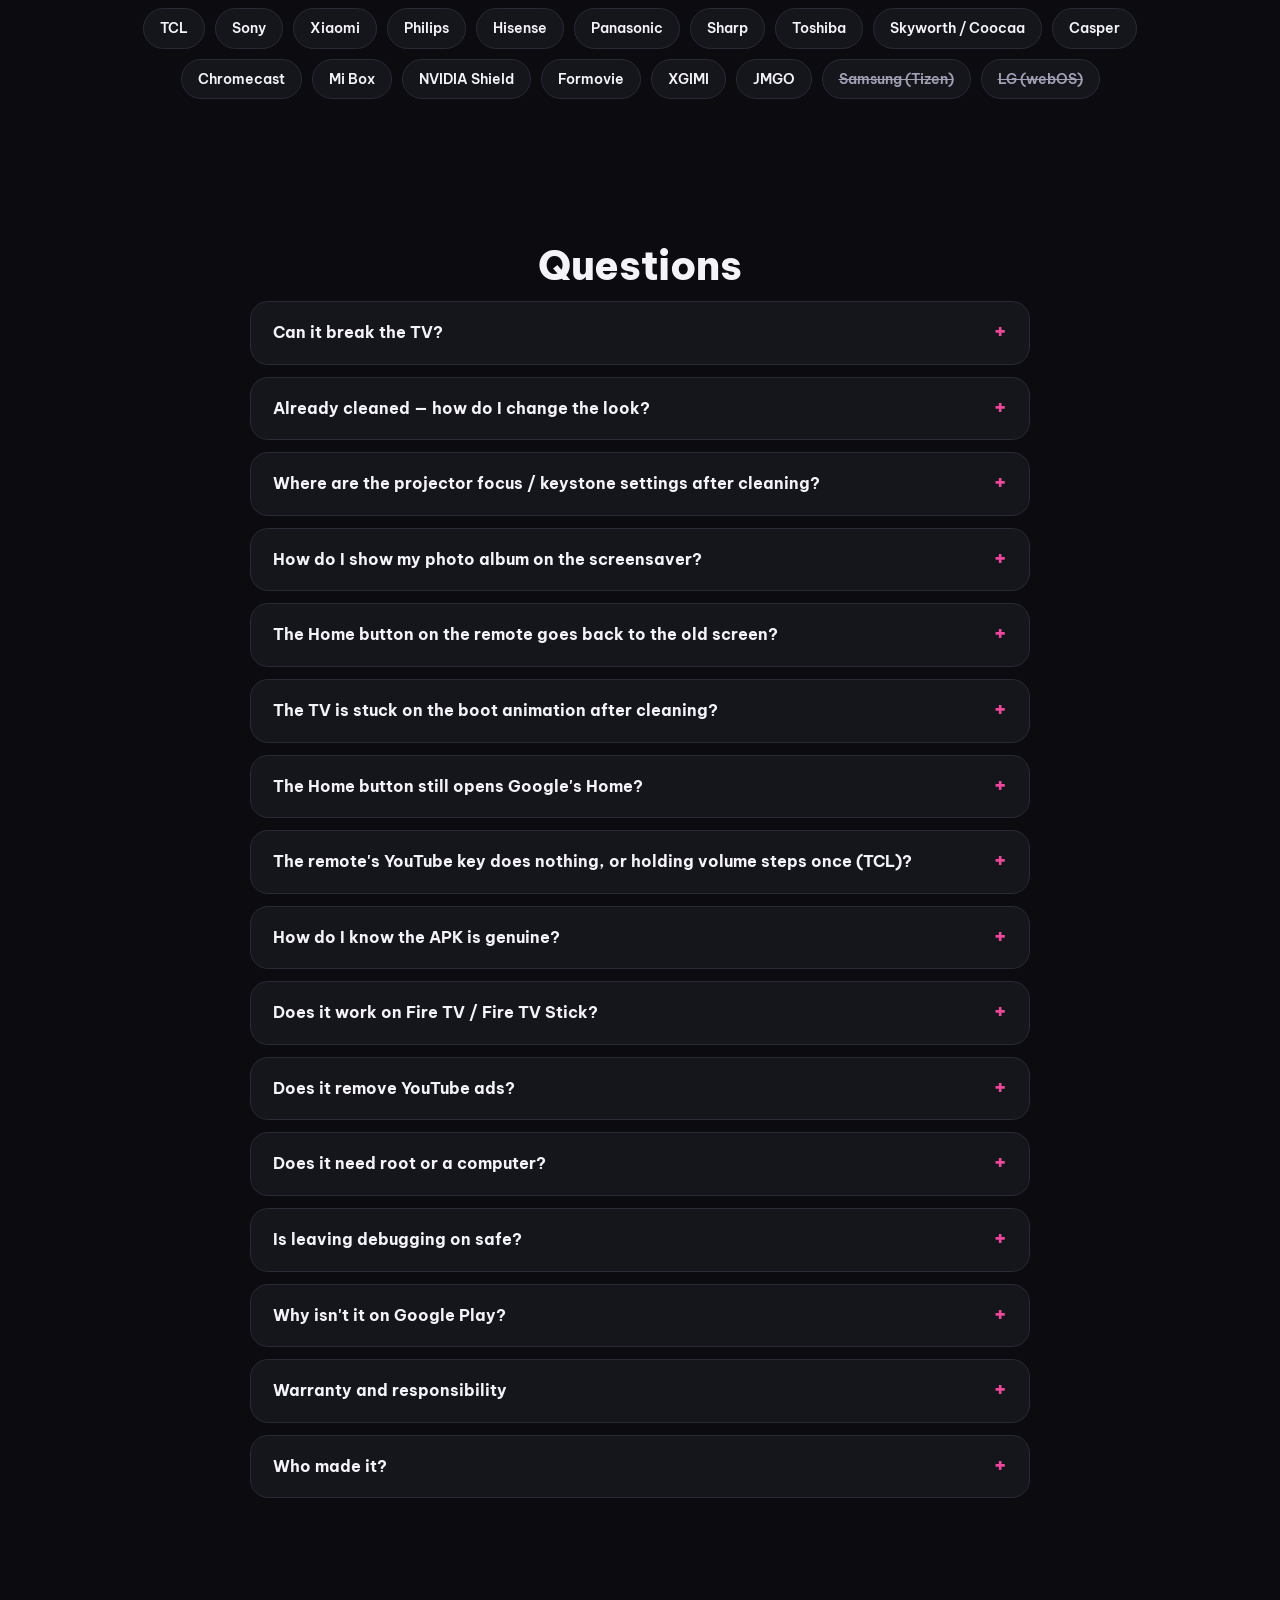
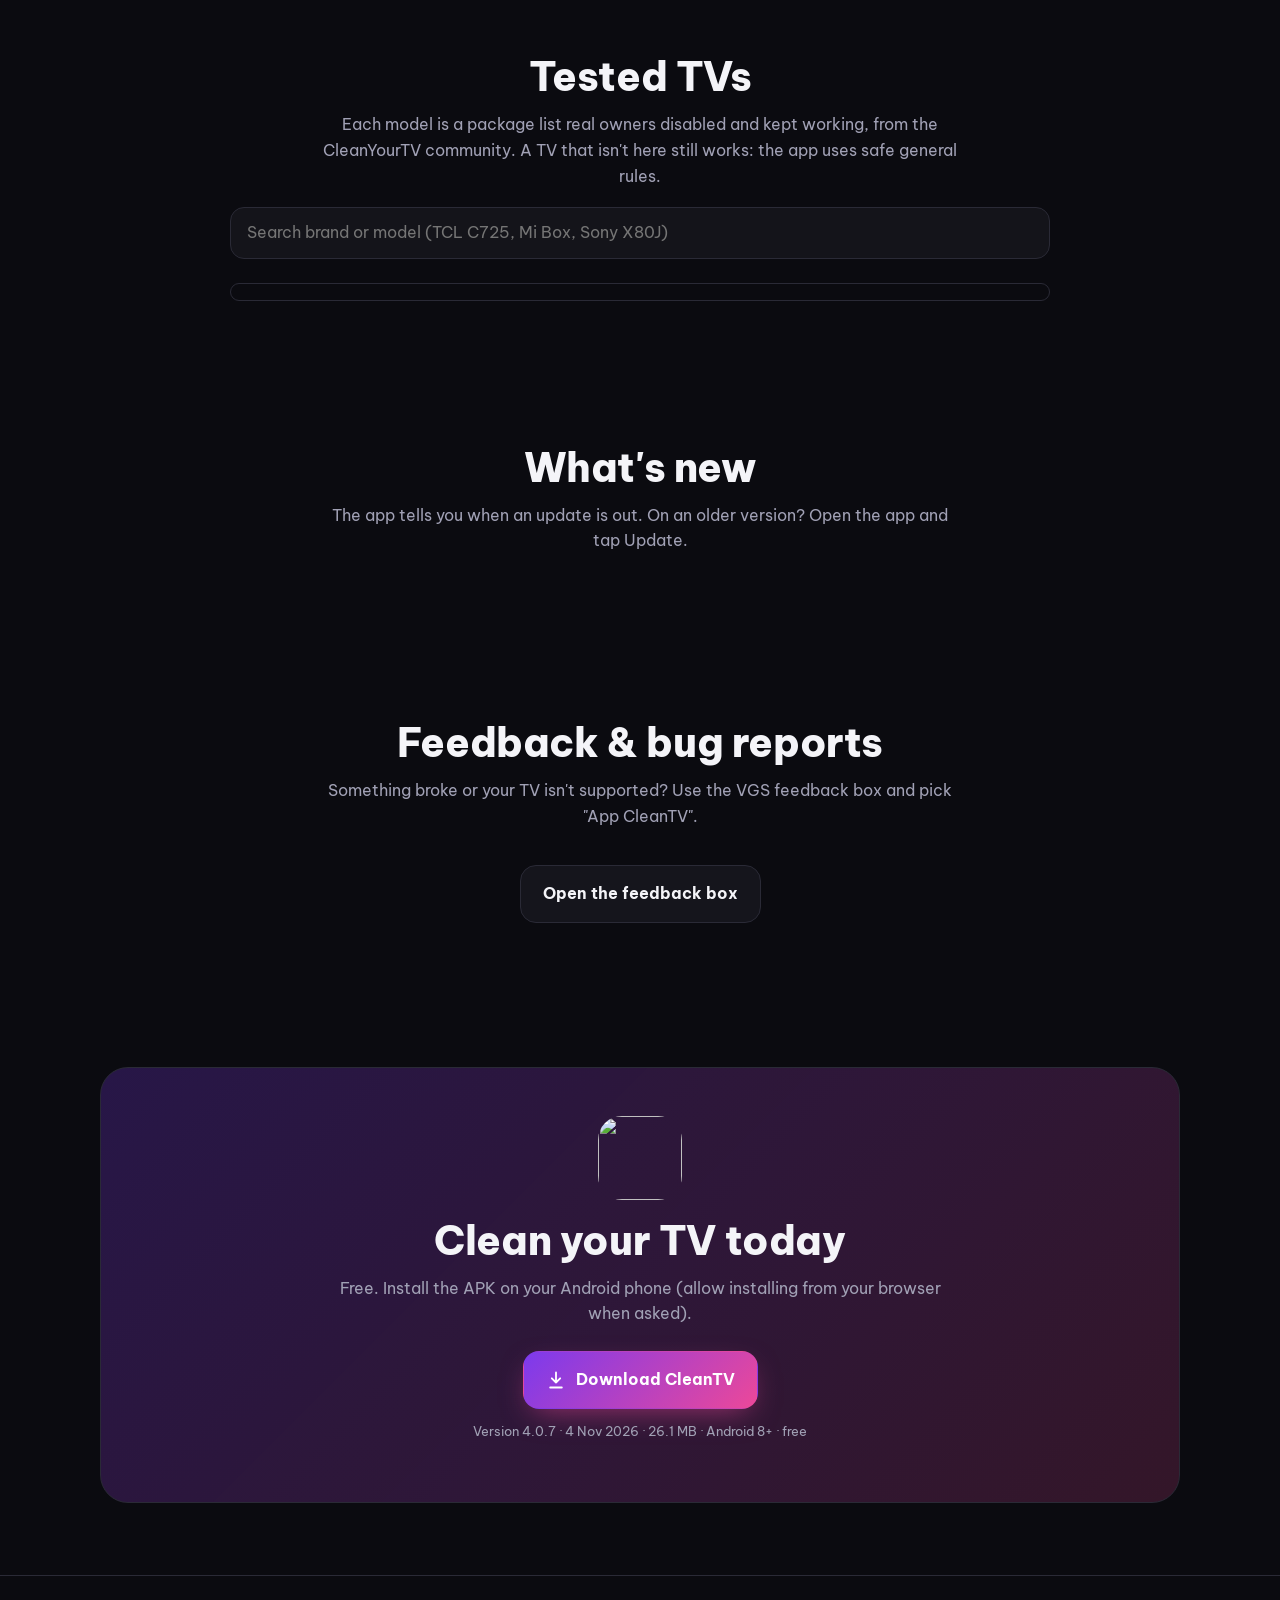
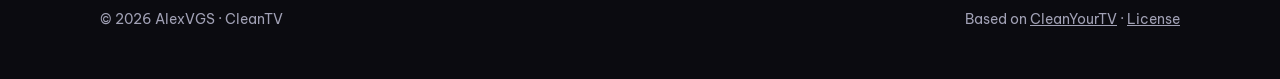
==== commit 898059dd: "new theme" ====
--- a/web/en.html
+++ b/web/en.html
@@ -198,7 +198,7 @@
     <div class="the"><div class="ic"><svg viewBox="0 0 24 24"><circle cx="12" cy="12" r="9"/><path d="M5.6 5.6l12.8 12.8"/></svg></div><h3 data-en="The right packages off">Dọn đúng gói</h3><p data-en="Reads the model and matches it against 248 lists tested by owners of 74 brands. Safe packages come pre-ticked, apps with an icon are your call, unknown TVs only lose what was safe on many others. Google Home and voice assistant stay unticked. Disabled, never uninstalled.">Đọc model, so với 248 danh sách đã thử của 74 hãng. Gói an toàn tích sẵn, app có biểu tượng bạn tự chọn, tivi lạ chỉ tắt gói đã yên ổn trên nhiều tivi khác. Nhóm Google Home, trợ lý giọng nói không tự tích. Chỉ tắt, không gỡ.</p></div>
     <div class="the"><div class="ic"><svg viewBox="0 0 24 24"><path d="M12 3l8 4v5c0 5-3.5 8-8 9-4.5-1-8-4-8-9V7z"/><path d="M9 12l2 2 4-4"/></svg></div><h3 data-en="Keeps what matters">Tự giữ thứ quan trọng</h3><p data-en="Never touches the HDMI/AV/tuner layer, the remote, the keyboard or Play Store. Asks the TV which apps open its inputs and Settings and keeps them. Keeps the Google setup app while it owns the Wi-Fi in use. Core Android packages and the Home in use are never disabled, even if a list names them. If the TV restarts mid-way, it stops and says how far it got.">Không đụng lớp HDMI/AV/ăng-ten, remote, bàn phím, CH Play. Hỏi chính tivi app nào mở HDMI, Cài đặt rồi giữ lại. Giữ trình cài đặt Google khi mạng Wi-Fi đang dùng thuộc về nó. Gói lõi Android và Home đang dùng không bao giờ bị tắt. Tivi khởi động lại giữa chừng thì dừng và báo đã tắt tới đâu.</p></div>
     <div class="the"><div class="ic"><svg viewBox="0 0 24 24"><rect x="3" y="5" width="18" height="12" rx="2"/><path d="M8 21h8M12 17v4"/></svg></div><h3 data-en="A clean Home">Home sạch</h3><p data-en="Big clock with the lunar date, weather for your ward (3,321 Vietnamese wards; data by Open-Meteo.com), a greeting, a dock of up to 8 apps, an icon cluster for Projector, Network, Screensaver and Settings. Hold OK on a tile to move or hide it. The app presses the real Home key to make sure it lands on the clean Home; on Google TV and TVs that keep their stock Home, the clean Home opens over it, no Wi-Fi forgetting needed. The remote's YouTube, Netflix, Prime and Settings keys keep working.">Đồng hồ to kèm lịch âm, thời tiết theo phường/xã (3.321 xã, dữ liệu Open-Meteo.com), lời chào, dock tối đa 8 app, cụm nút Máy chiếu, Mạng, Màn hình chờ, Cài đặt. Giữ OK trên ô app để dời hay ẩn. App bấm thử nút Home thật để chắc chắn về đúng Home sạch; Google TV, tivi giữ Home gốc thì Home sạch tự mở đè lên, không phải quên Wi-Fi. Nút YouTube, Netflix, Prime, Cài đặt trên remote vẫn chạy.</p></div>
-    <div class="the"><div class="ic"><svg viewBox="0 0 24 24"><circle cx="12" cy="12" r="9"/><circle cx="8.5" cy="10" r="1"/><circle cx="12" cy="7.5" r="1"/><circle cx="15.5" cy="10" r="1"/></svg></div><h3 data-en="Your look">Giao diện tuỳ ý</h3><p data-en="9 themes: VGS, Default, Aurora, Glass, Ruska, Scenes, Six columns, Sweden, Dussehra. Or use a photo from your phone, or one on the TV / a USB stick, as the wallpaper. 73 Advanced options for the tinkerers. Change it any time without cleaning again.">9 giao diện: VGS, Mặc định, Cực quang, Kính trong suốt, Thu Phần Lan, Phong cảnh, 6 cột, Thụy Điển, Lễ hội Dussehra. Hoặc lấy ảnh trong điện thoại, ảnh trên tivi / USB làm hình nền. 73 tuỳ chọn Nâng cao. Đổi lúc nào cũng được, không phải dọn lại.</p></div>
+    <div class="the"><div class="ic"><svg viewBox="0 0 24 24"><circle cx="12" cy="12" r="9"/><circle cx="8.5" cy="10" r="1"/><circle cx="12" cy="7.5" r="1"/><circle cx="15.5" cy="10" r="1"/></svg></div><h3 data-en="Your look">Giao diện tuỳ ý</h3><p data-en="30 themes: VGS, Apple TV style, macOS style, Default, Aurora, Glass, Ruska, Scenes, Six columns, Retro, Sweden, Dussehra, Nature calm, Aerial Earth, Blocky Voxel, Christmas, Cinematic, Dock Glass, Halloween, Minimalist, Red Rain, Stockholm, Storm, Anime Weeb, Ambient Glass, Glass Gallery, Family, Istanbul, Istanbul v2, Twilight. Or use a photo from your phone, or one on the TV / a USB stick, as the wallpaper. 73 Advanced options for the tinkerers. Change it any time without cleaning again.">30 giao diện: VGS, Kiểu Apple TV, Kiểu macOS, Mặc định, Cực quang, Kính trong suốt, Thu Phần Lan, Phong cảnh, 6 cột, Cổ điển, Thụy Điển, Lễ hội Dussehra, Thiên nhiên, Không gian Trái Đất, Thế giới Khối Voxel, Giáng sinh, Điện ảnh, Thanh Dock Kính Mờ, Halloween, Tối giản, Mưa Đỏ Neon, Bắc Âu Stockholm, Bão tố Sấm sét, Anime / Kiếm sĩ, Kính Mờ Thiên Nhiên, Thư Viện Kính, Gia Đình, Istanbul, Istanbul v2, Hoàng Hôn Anime. Hoặc lấy ảnh trong điện thoại, ảnh trên tivi / USB làm hình nền. 73 tuỳ chọn Nâng cao. Đổi lúc nào cũng được, không phải dọn lại.</p></div>
     <div class="the"><div class="ic"><svg viewBox="0 0 24 24"><path d="M3 12a9 9 0 1 0 3-6.7L3 8"/><path d="M3 3v5h5"/></svg></div><h3 data-en="Backup and one-tap restore">Sao lưu · khôi phục một chạm</h3><p data-en="The TV's state is saved on the phone and on the TV itself before the first change, so a new phone can still restore. Even with no backup at all, a restore turns everything back on. If the clean Home cannot take over, the stock Home comes straight back. The TV guards itself: if the connection drops while Home is being replaced, it restores its stock Home after 3 minutes. Save a restore script to undo everything from a computer, preview every command before it runs, and ADB turns itself off when you leave the app.">Trạng thái tivi được lưu trên điện thoại và cả trên tivi trước lệnh đầu tiên, đổi điện thoại vẫn khôi phục được. Không còn bản sao lưu vẫn bật lại được mọi thứ. Home sạch không thay được thì trả ngay Home gốc. Tivi tự canh gác: đang thay Home mà rớt kết nối thì 3 phút sau tự trả Home cũ. Lưu kịch bản khôi phục dùng bằng máy tính, xem trước từng lệnh, rời app là tivi tự tắt ADB.</p></div>
     <div class="the"><div class="ic"><svg viewBox="0 0 24 24"><rect x="6" y="2" width="12" height="20" rx="3"/><path d="M11 18h2"/></svg></div><h3 data-en="Easy to connect">Kết nối dễ</h3><p data-en="Scan the network or type the IP; newer Google TVs pair with a 6-digit code and the app finds the port itself. Only have an iPhone? Install CleanTV on the TV and use the remote. View the TV screen on your phone, and keep a list of every TV you have cleaned.">Quét mạng hoặc gõ IP; Google TV đời mới ghép bằng mã 6 số, app tự dò cổng. Dùng iPhone thì cài CleanTV thẳng lên tivi, đi bằng remote. Xem màn hình tivi trên điện thoại, nhớ danh sách tivi đã dọn.</p></div>
     <div class="the"><div class="ic"><svg viewBox="0 0 24 24"><path d="M3 8h13l5-3v14l-5-3H3z"/></svg></div><h3 data-en="Projectors and special TVs">Máy chiếu & hãng riêng</h3><p data-en="Projectors (Formovie, XGIMI, JMGO…): finds the focus and keystone screens and pins them to the Projector button. Chinese Xiaomi TVs get a Home build the maker allows, with HDMI switching. TCL: remote app keys keep working and holding volume still ramps on Google TV. CVTE boards keep their stock Home. Fire TV and Android 7 boxes: cleaned, told up front that Home stays.">Máy chiếu (Formovie, XGIMI, JMGO…): dò màn lấy nét, chỉnh hình rồi ghim vào nút Máy chiếu. Xiaomi bản Trung Quốc: Home sạch bản riêng hãng cho phép, chuyển được HDMI. TCL: nút app trên remote vẫn chạy, Google TV giữ âm lượng vẫn tăng giảm liên tục. Bo mạch CVTE giữ Home hãng. Fire TV, box Android 7: dọn được, báo trước là không thay Home.</p></div>
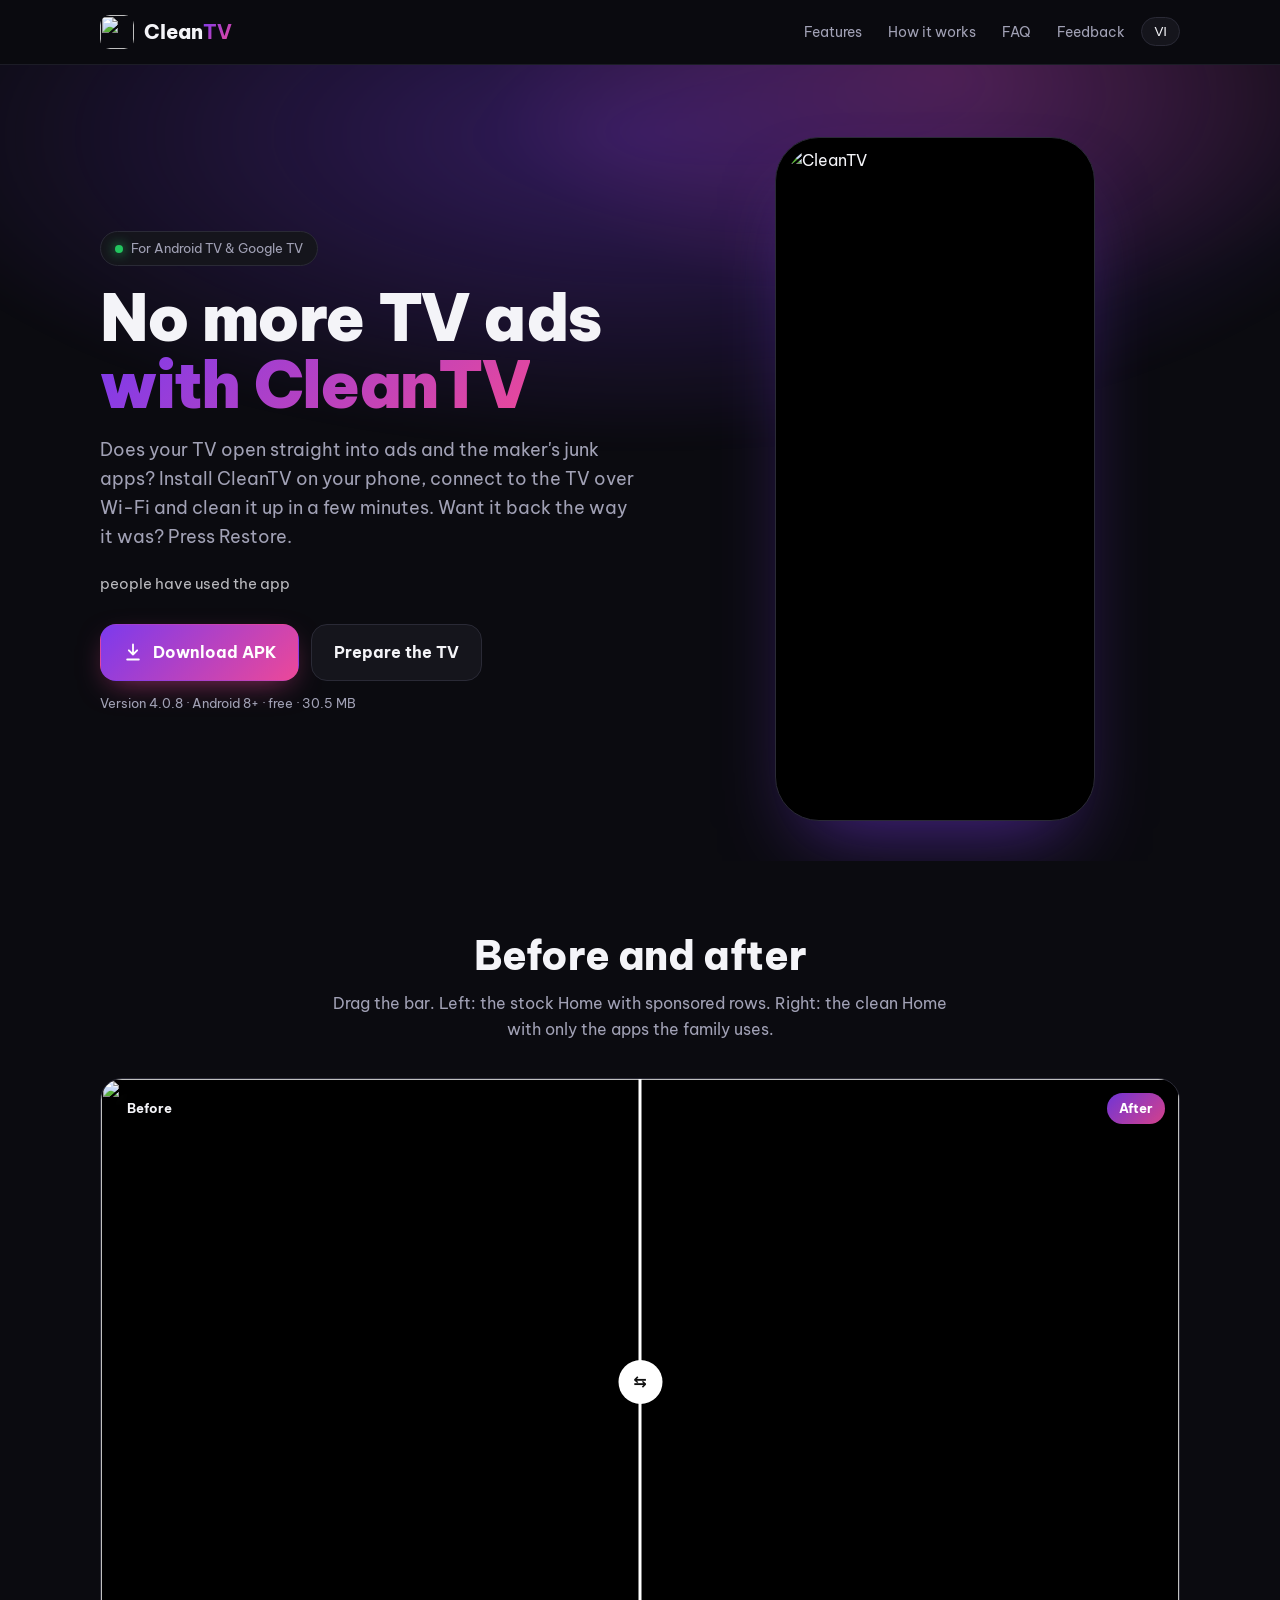
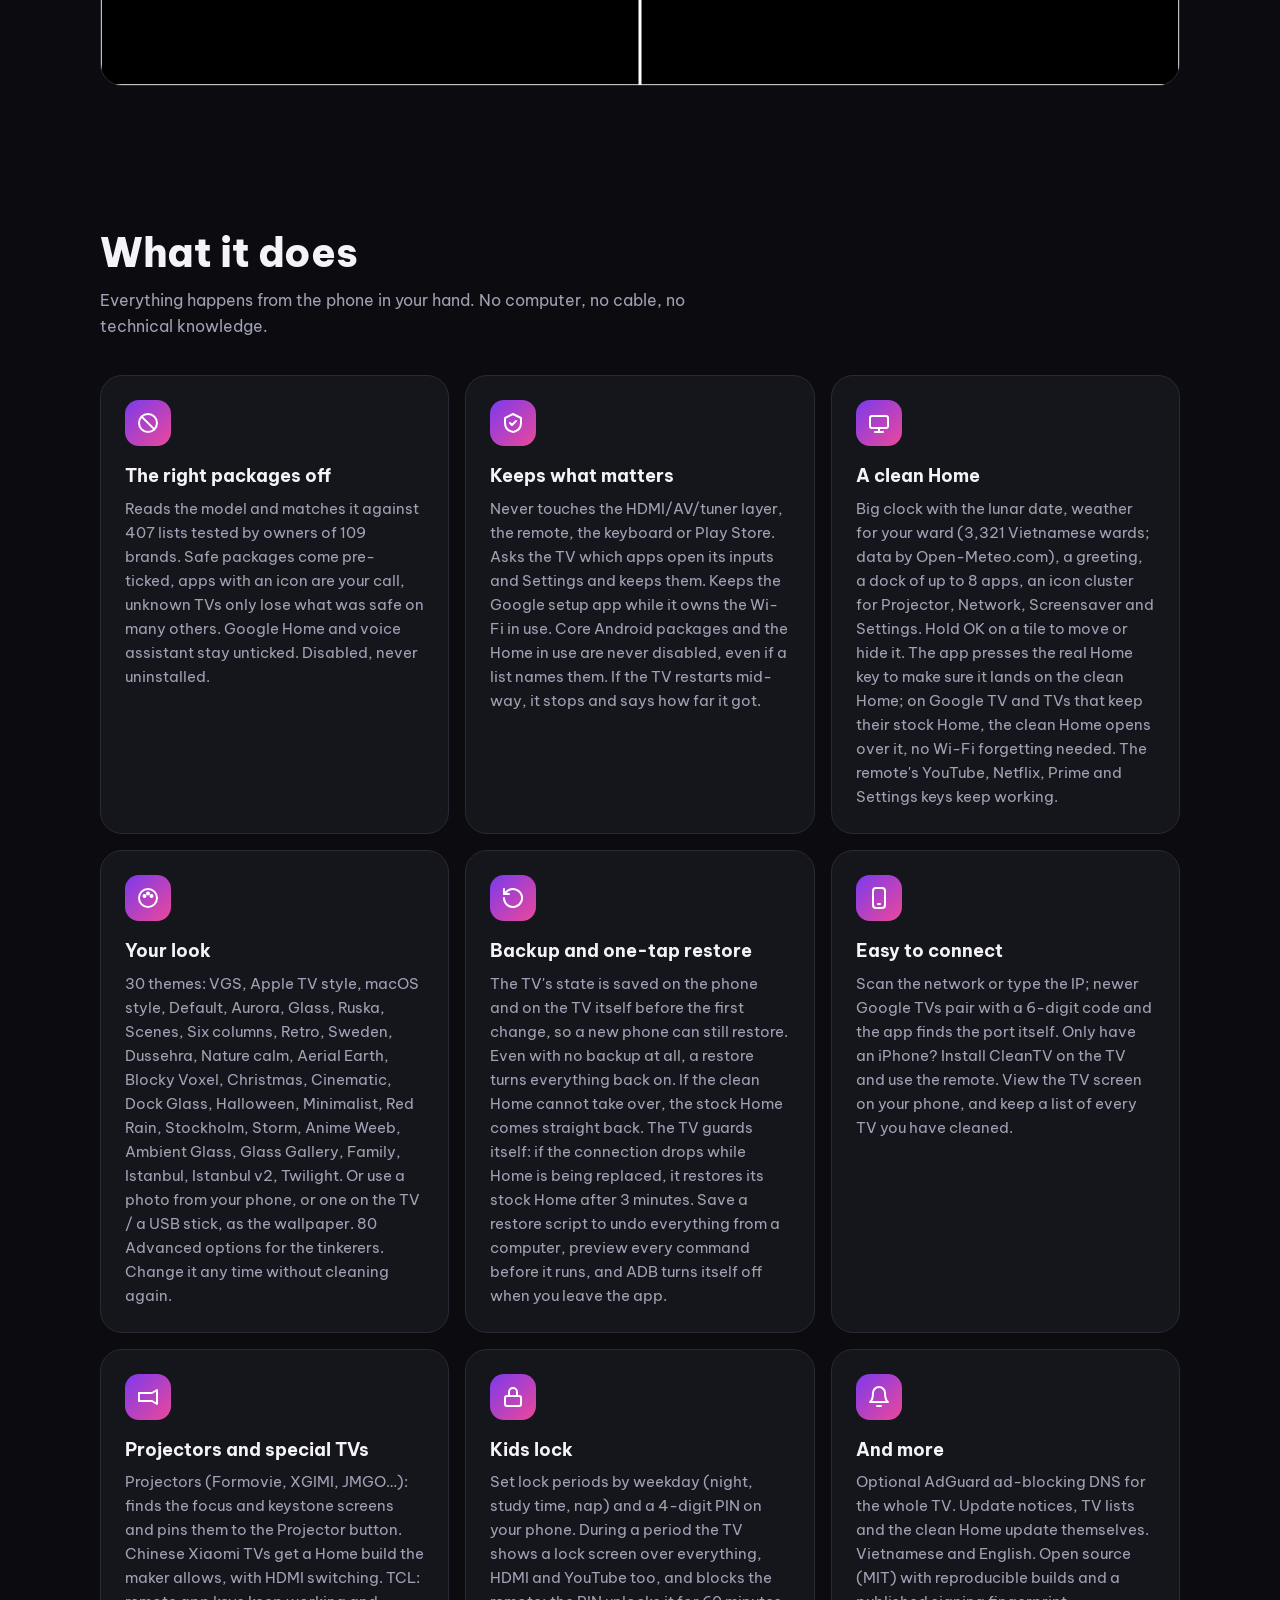
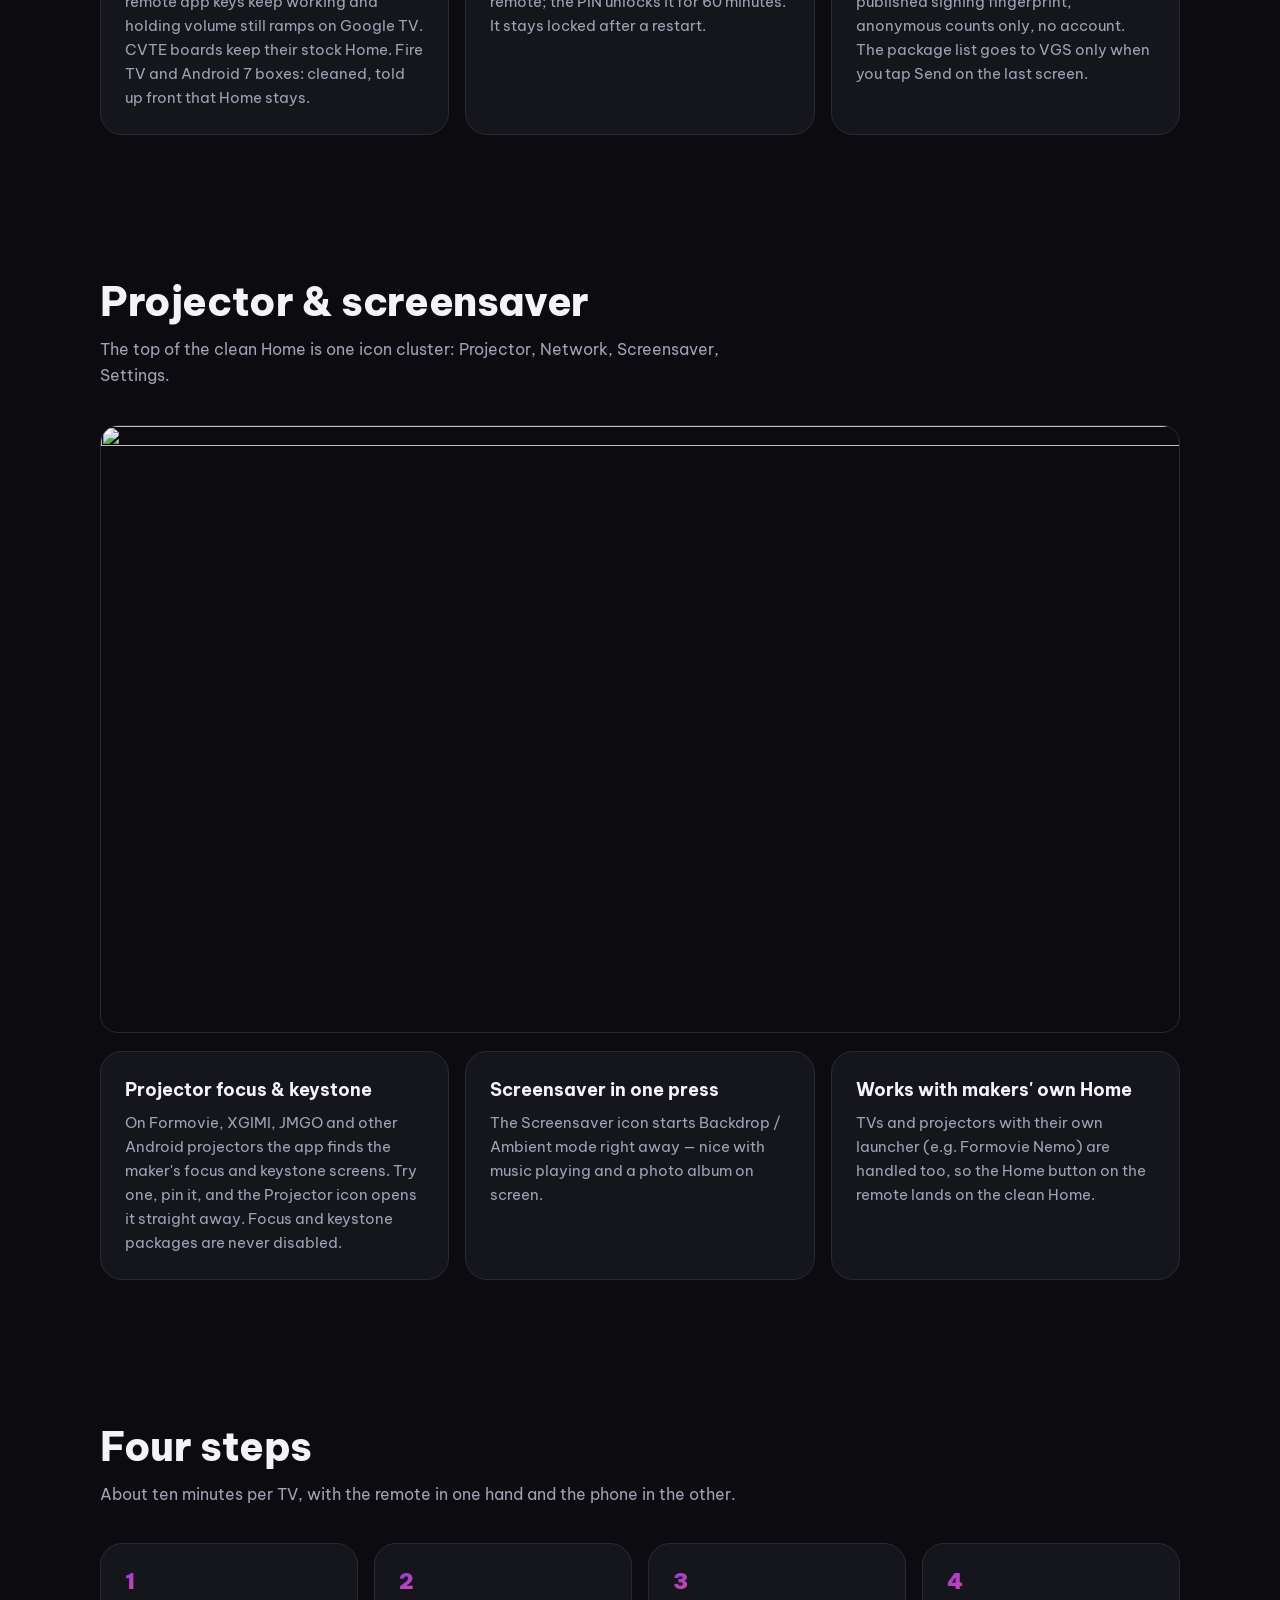
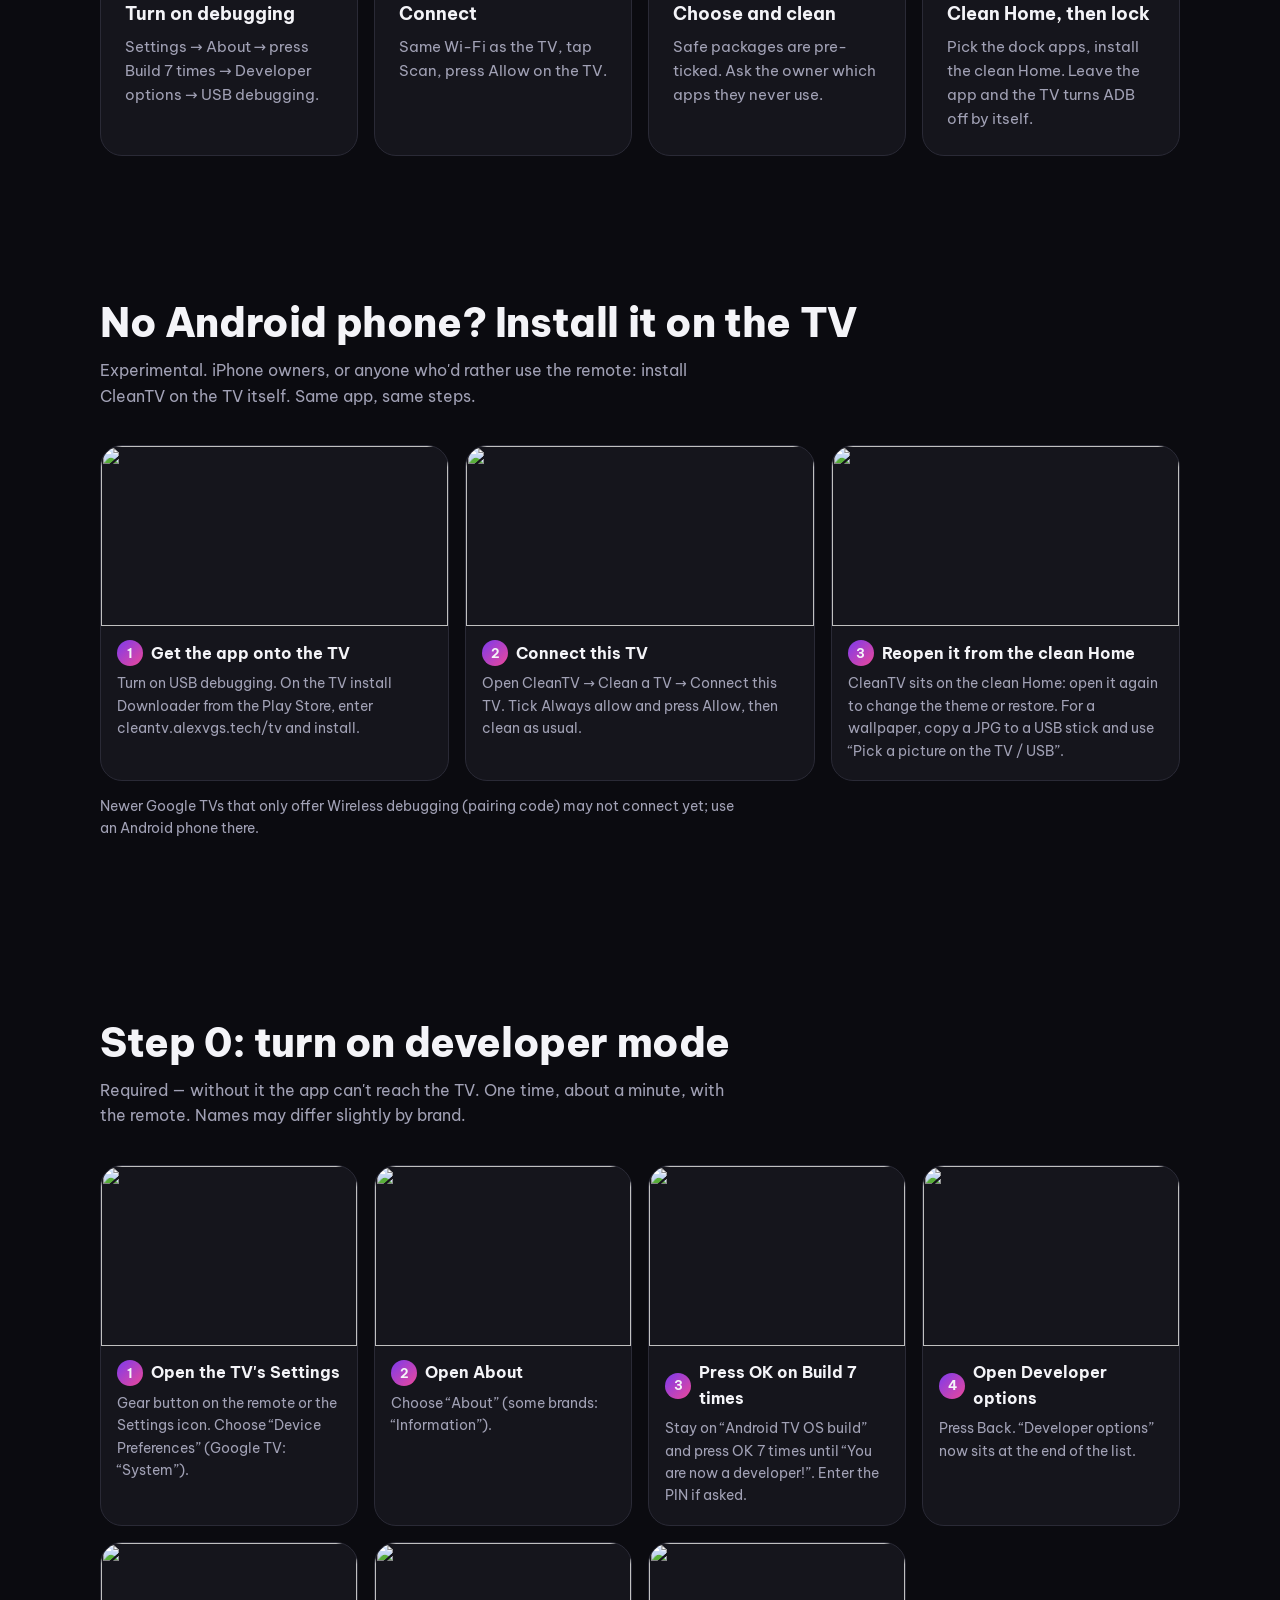
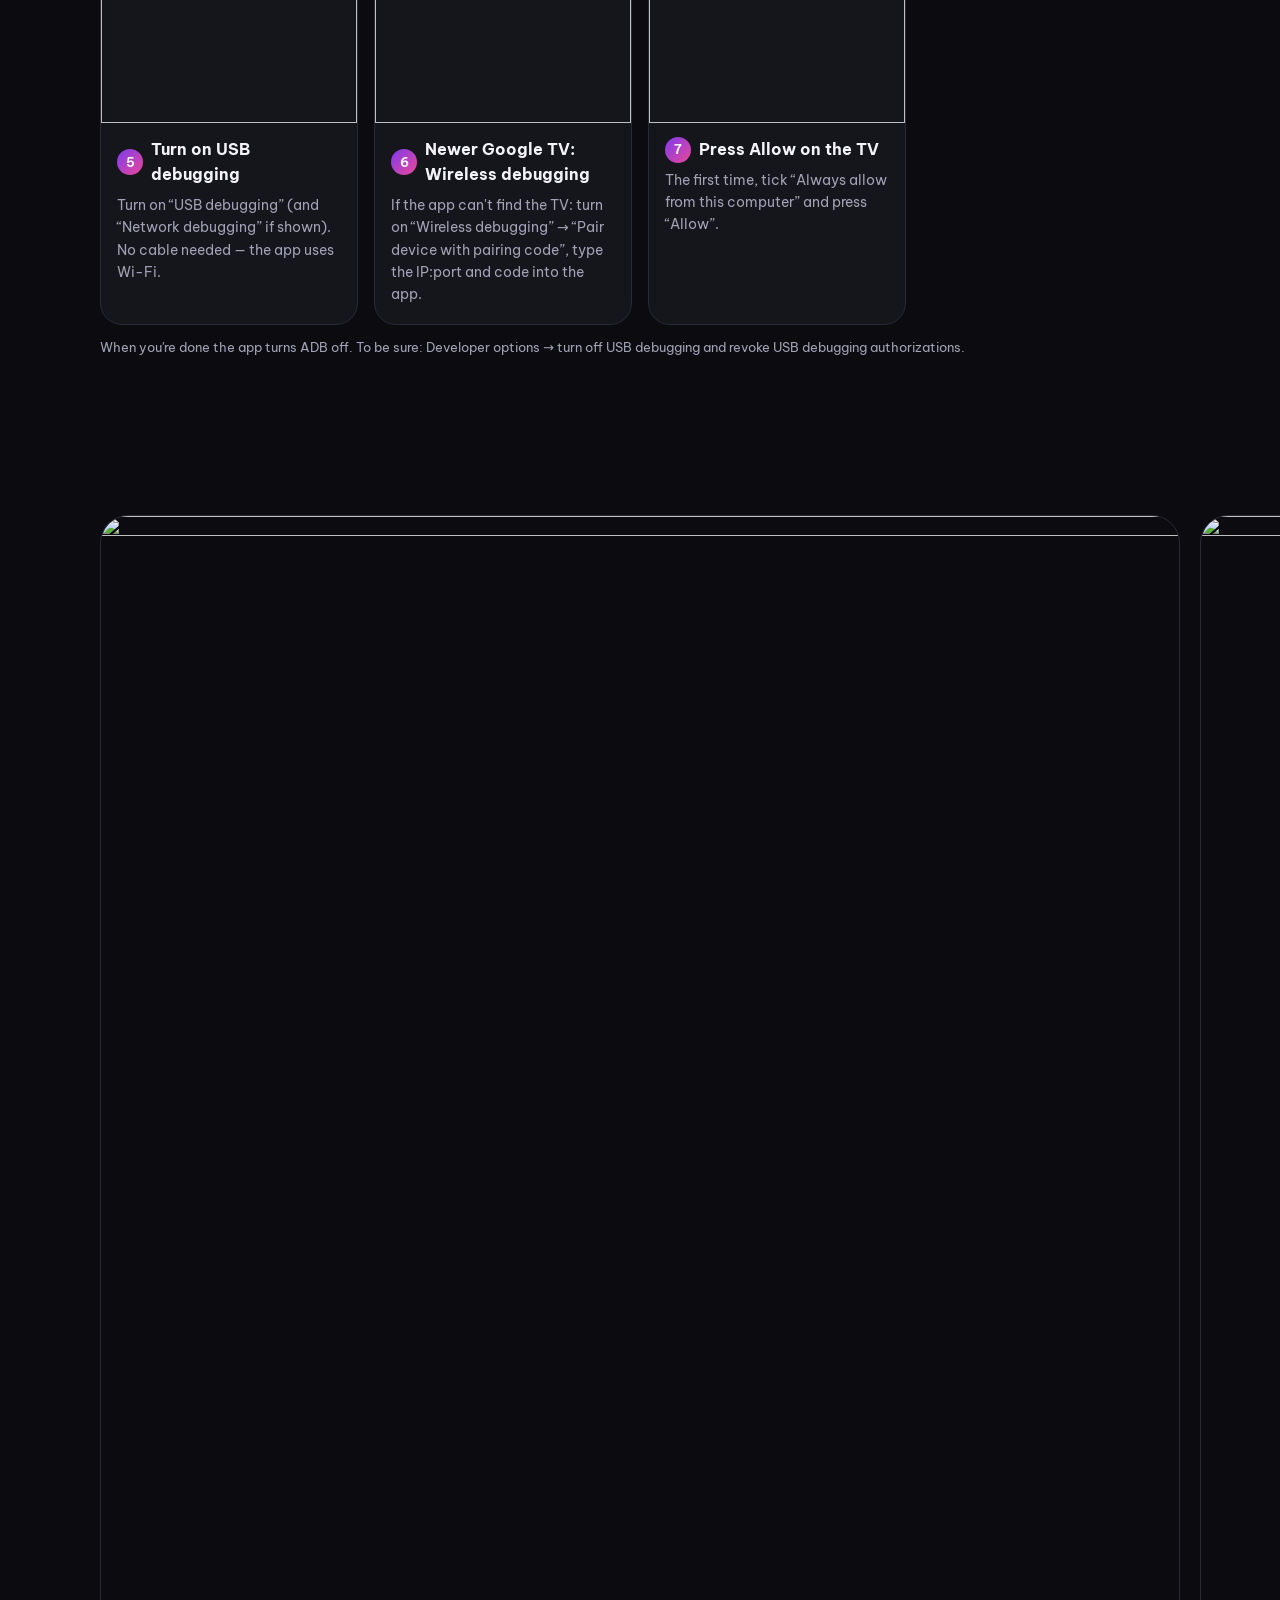
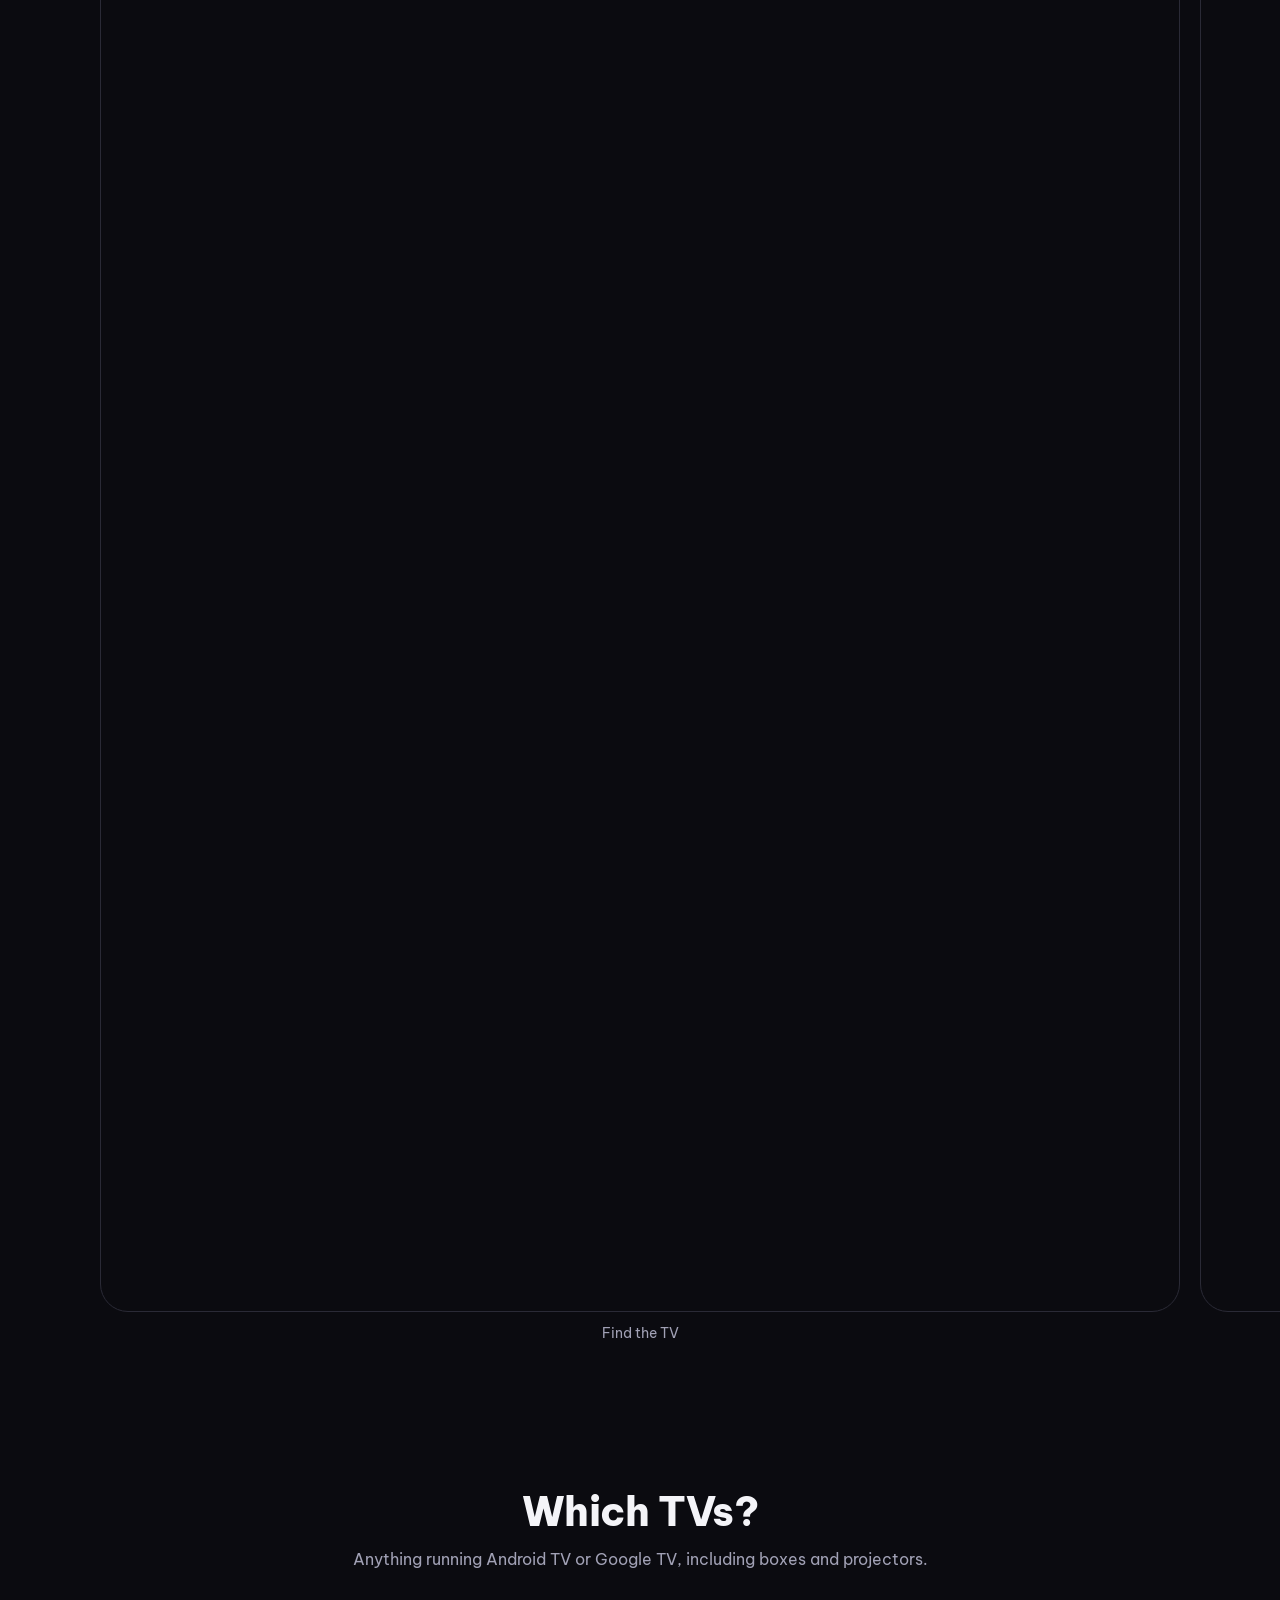
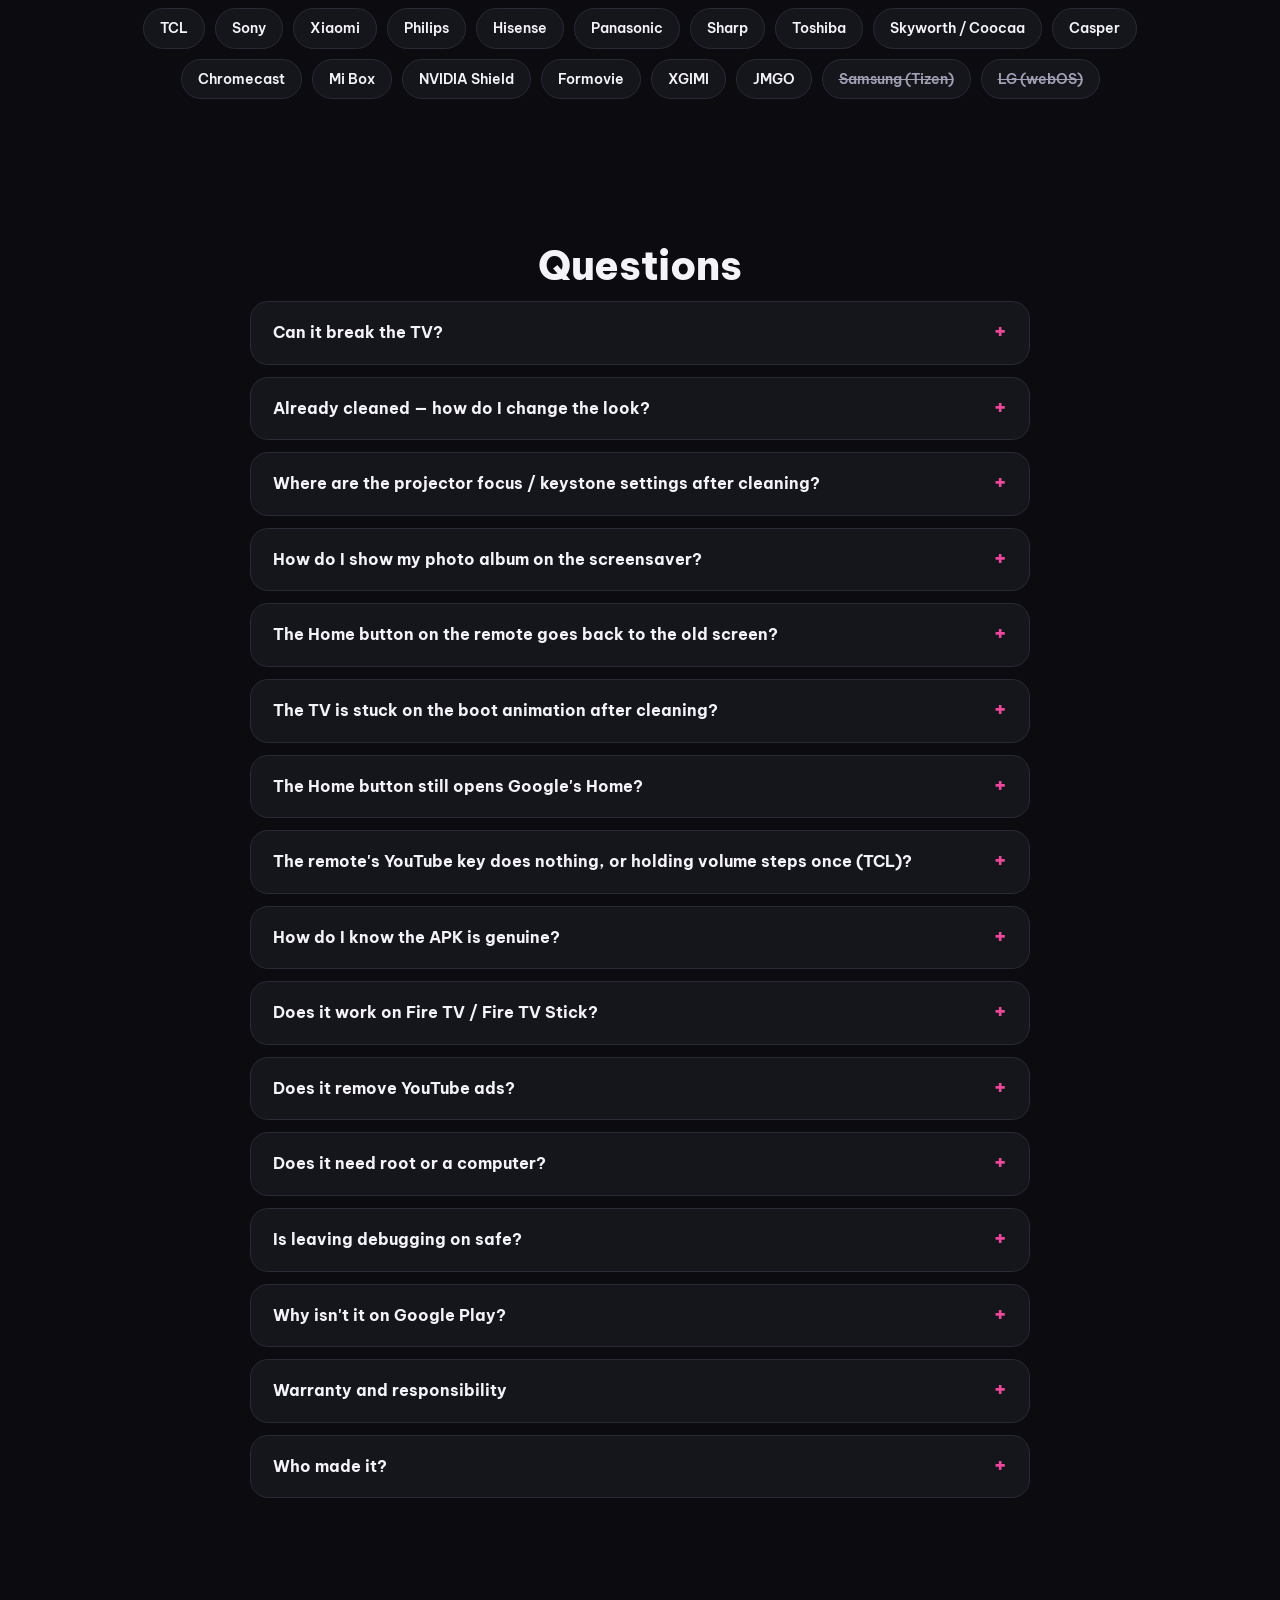
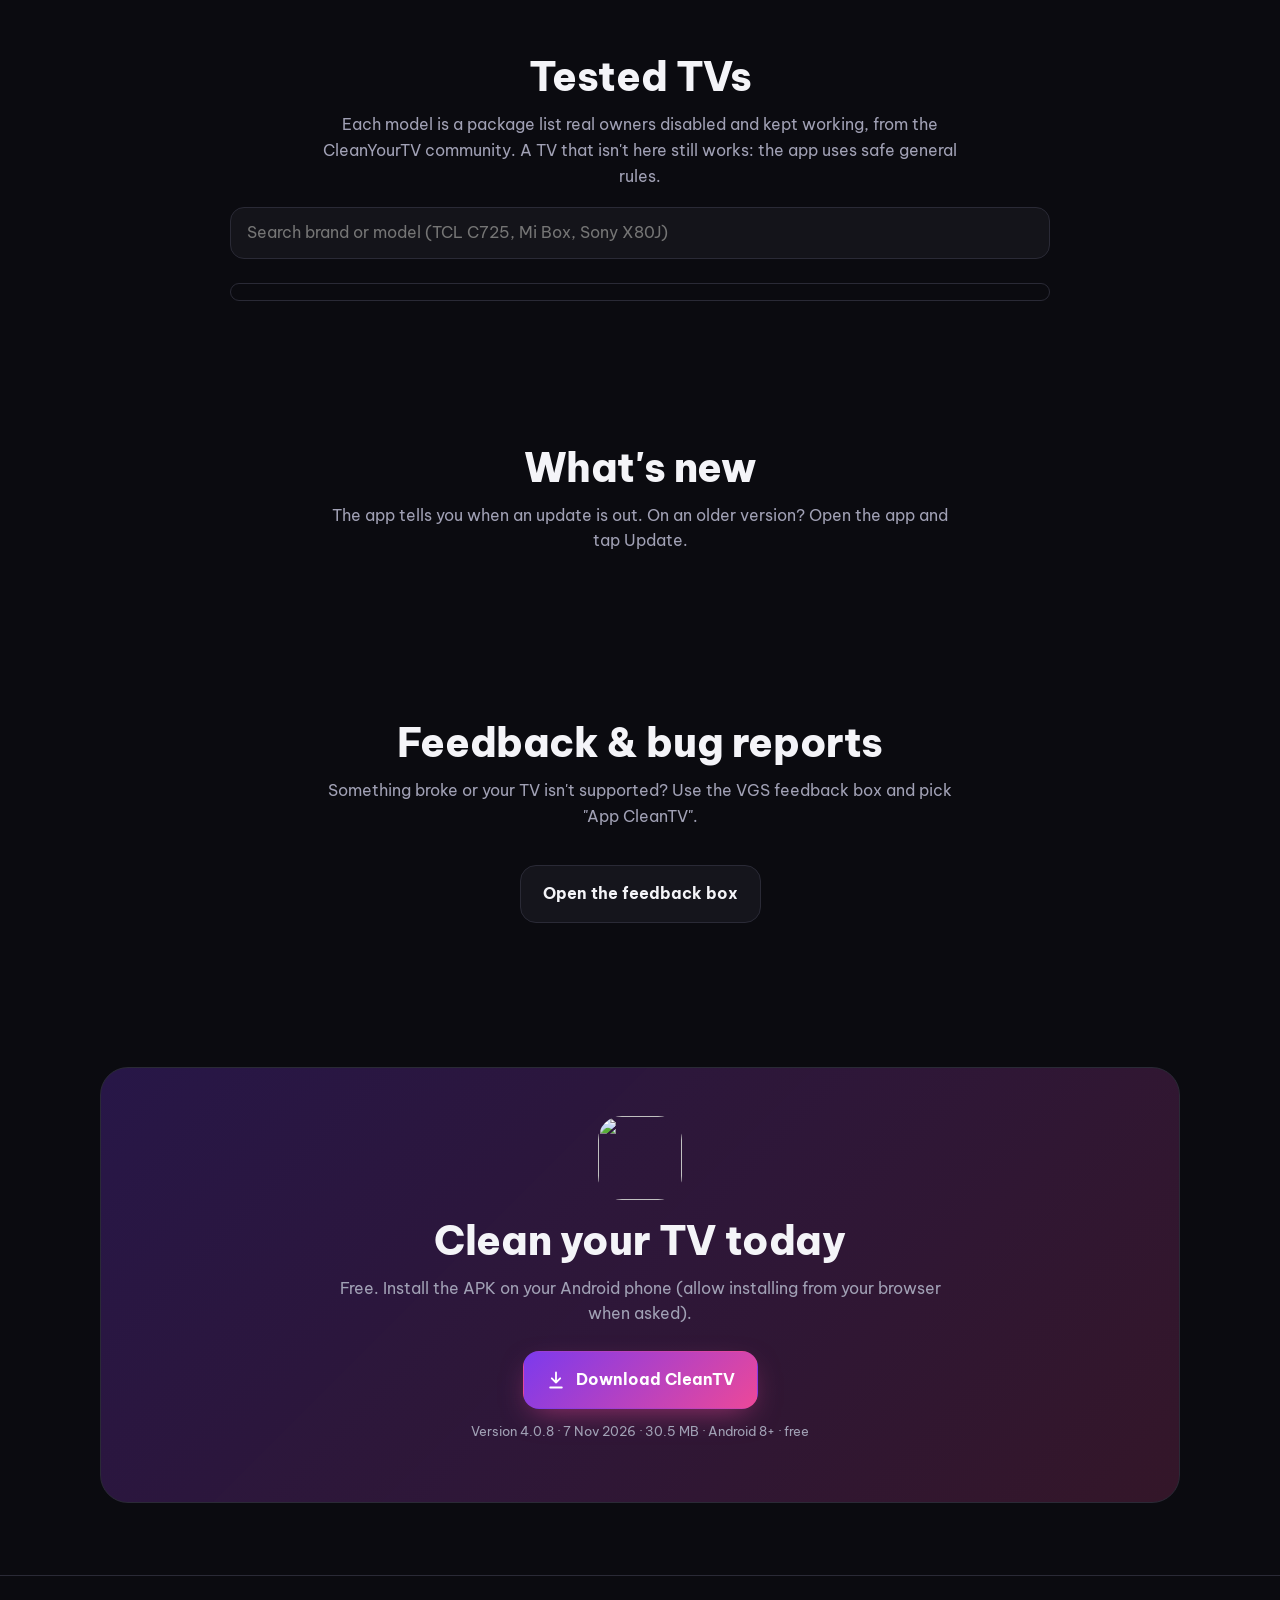
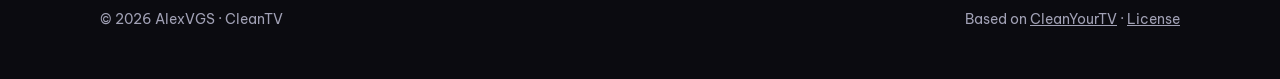
==== commit b77b43bf: "fix: rà soát số liệu, giấy phép và wallpaper_moods sau khi thêm theme - Cập nhật số mẫu tivi 407, 10" ====
--- a/web/en.html
+++ b/web/en.html
@@ -195,10 +195,10 @@
   <h2 data-en="What it does">CleanTV làm gì</h2>
   <p class="sub" data-en="Everything happens from the phone in your hand. No computer, no cable, no technical knowledge.">Mọi thứ làm từ chiếc điện thoại trên tay. Không cần máy tính, không cáp, không cần biết kỹ thuật.</p>
   <div class="luoi">
-    <div class="the"><div class="ic"><svg viewBox="0 0 24 24"><circle cx="12" cy="12" r="9"/><path d="M5.6 5.6l12.8 12.8"/></svg></div><h3 data-en="The right packages off">Dọn đúng gói</h3><p data-en="Reads the model and matches it against 248 lists tested by owners of 74 brands. Safe packages come pre-ticked, apps with an icon are your call, unknown TVs only lose what was safe on many others. Google Home and voice assistant stay unticked. Disabled, never uninstalled.">Đọc model, so với 248 danh sách đã thử của 74 hãng. Gói an toàn tích sẵn, app có biểu tượng bạn tự chọn, tivi lạ chỉ tắt gói đã yên ổn trên nhiều tivi khác. Nhóm Google Home, trợ lý giọng nói không tự tích. Chỉ tắt, không gỡ.</p></div>
+    <div class="the"><div class="ic"><svg viewBox="0 0 24 24"><circle cx="12" cy="12" r="9"/><path d="M5.6 5.6l12.8 12.8"/></svg></div><h3 data-en="The right packages off">Dọn đúng gói</h3><p data-en="Reads the model and matches it against 407 lists tested by owners of 109 brands. Safe packages come pre-ticked, apps with an icon are your call, unknown TVs only lose what was safe on many others. Google Home and voice assistant stay unticked. Disabled, never uninstalled.">Đọc model, so với 407 danh sách đã thử của 109 hãng. Gói an toàn tích sẵn, app có biểu tượng bạn tự chọn, tivi lạ chỉ tắt gói đã yên ổn trên nhiều tivi khác. Nhóm Google Home, trợ lý giọng nói không tự tích. Chỉ tắt, không gỡ.</p></div>
     <div class="the"><div class="ic"><svg viewBox="0 0 24 24"><path d="M12 3l8 4v5c0 5-3.5 8-8 9-4.5-1-8-4-8-9V7z"/><path d="M9 12l2 2 4-4"/></svg></div><h3 data-en="Keeps what matters">Tự giữ thứ quan trọng</h3><p data-en="Never touches the HDMI/AV/tuner layer, the remote, the keyboard or Play Store. Asks the TV which apps open its inputs and Settings and keeps them. Keeps the Google setup app while it owns the Wi-Fi in use. Core Android packages and the Home in use are never disabled, even if a list names them. If the TV restarts mid-way, it stops and says how far it got.">Không đụng lớp HDMI/AV/ăng-ten, remote, bàn phím, CH Play. Hỏi chính tivi app nào mở HDMI, Cài đặt rồi giữ lại. Giữ trình cài đặt Google khi mạng Wi-Fi đang dùng thuộc về nó. Gói lõi Android và Home đang dùng không bao giờ bị tắt. Tivi khởi động lại giữa chừng thì dừng và báo đã tắt tới đâu.</p></div>
     <div class="the"><div class="ic"><svg viewBox="0 0 24 24"><rect x="3" y="5" width="18" height="12" rx="2"/><path d="M8 21h8M12 17v4"/></svg></div><h3 data-en="A clean Home">Home sạch</h3><p data-en="Big clock with the lunar date, weather for your ward (3,321 Vietnamese wards; data by Open-Meteo.com), a greeting, a dock of up to 8 apps, an icon cluster for Projector, Network, Screensaver and Settings. Hold OK on a tile to move or hide it. The app presses the real Home key to make sure it lands on the clean Home; on Google TV and TVs that keep their stock Home, the clean Home opens over it, no Wi-Fi forgetting needed. The remote's YouTube, Netflix, Prime and Settings keys keep working.">Đồng hồ to kèm lịch âm, thời tiết theo phường/xã (3.321 xã, dữ liệu Open-Meteo.com), lời chào, dock tối đa 8 app, cụm nút Máy chiếu, Mạng, Màn hình chờ, Cài đặt. Giữ OK trên ô app để dời hay ẩn. App bấm thử nút Home thật để chắc chắn về đúng Home sạch; Google TV, tivi giữ Home gốc thì Home sạch tự mở đè lên, không phải quên Wi-Fi. Nút YouTube, Netflix, Prime, Cài đặt trên remote vẫn chạy.</p></div>
-    <div class="the"><div class="ic"><svg viewBox="0 0 24 24"><circle cx="12" cy="12" r="9"/><circle cx="8.5" cy="10" r="1"/><circle cx="12" cy="7.5" r="1"/><circle cx="15.5" cy="10" r="1"/></svg></div><h3 data-en="Your look">Giao diện tuỳ ý</h3><p data-en="30 themes: VGS, Apple TV style, macOS style, Default, Aurora, Glass, Ruska, Scenes, Six columns, Retro, Sweden, Dussehra, Nature calm, Aerial Earth, Blocky Voxel, Christmas, Cinematic, Dock Glass, Halloween, Minimalist, Red Rain, Stockholm, Storm, Anime Weeb, Ambient Glass, Glass Gallery, Family, Istanbul, Istanbul v2, Twilight. Or use a photo from your phone, or one on the TV / a USB stick, as the wallpaper. 73 Advanced options for the tinkerers. Change it any time without cleaning again.">30 giao diện: VGS, Kiểu Apple TV, Kiểu macOS, Mặc định, Cực quang, Kính trong suốt, Thu Phần Lan, Phong cảnh, 6 cột, Cổ điển, Thụy Điển, Lễ hội Dussehra, Thiên nhiên, Không gian Trái Đất, Thế giới Khối Voxel, Giáng sinh, Điện ảnh, Thanh Dock Kính Mờ, Halloween, Tối giản, Mưa Đỏ Neon, Bắc Âu Stockholm, Bão tố Sấm sét, Anime / Kiếm sĩ, Kính Mờ Thiên Nhiên, Thư Viện Kính, Gia Đình, Istanbul, Istanbul v2, Hoàng Hôn Anime. Hoặc lấy ảnh trong điện thoại, ảnh trên tivi / USB làm hình nền. 73 tuỳ chọn Nâng cao. Đổi lúc nào cũng được, không phải dọn lại.</p></div>
+    <div class="the"><div class="ic"><svg viewBox="0 0 24 24"><circle cx="12" cy="12" r="9"/><circle cx="8.5" cy="10" r="1"/><circle cx="12" cy="7.5" r="1"/><circle cx="15.5" cy="10" r="1"/></svg></div><h3 data-en="Your look">Giao diện tuỳ ý</h3><p data-en="30 themes: VGS, Apple TV style, macOS style, Default, Aurora, Glass, Ruska, Scenes, Six columns, Retro, Sweden, Dussehra, Nature calm, Aerial Earth, Blocky Voxel, Christmas, Cinematic, Dock Glass, Halloween, Minimalist, Red Rain, Stockholm, Storm, Anime Weeb, Ambient Glass, Glass Gallery, Family, Istanbul, Istanbul v2, Twilight. Or use a photo from your phone, or one on the TV / a USB stick, as the wallpaper. 80 Advanced options for the tinkerers. Change it any time without cleaning again.">30 giao diện: VGS, Kiểu Apple TV, Kiểu macOS, Mặc định, Cực quang, Kính trong suốt, Thu Phần Lan, Phong cảnh, 6 cột, Cổ điển, Thụy Điển, Lễ hội Dussehra, Thiên nhiên, Không gian Trái Đất, Thế giới Khối Voxel, Giáng sinh, Điện ảnh, Thanh Dock Kính Mờ, Halloween, Tối giản, Mưa Đỏ Neon, Bắc Âu Stockholm, Bão tố Sấm sét, Anime / Kiếm sĩ, Kính Mờ Thiên Nhiên, Thư Viện Kính, Gia Đình, Istanbul, Istanbul v2, Hoàng Hôn Anime. Hoặc lấy ảnh trong điện thoại, ảnh trên tivi / USB làm hình nền. 80 tuỳ chọn Nâng cao. Đổi lúc nào cũng được, không phải dọn lại.</p></div>
     <div class="the"><div class="ic"><svg viewBox="0 0 24 24"><path d="M3 12a9 9 0 1 0 3-6.7L3 8"/><path d="M3 3v5h5"/></svg></div><h3 data-en="Backup and one-tap restore">Sao lưu · khôi phục một chạm</h3><p data-en="The TV's state is saved on the phone and on the TV itself before the first change, so a new phone can still restore. Even with no backup at all, a restore turns everything back on. If the clean Home cannot take over, the stock Home comes straight back. The TV guards itself: if the connection drops while Home is being replaced, it restores its stock Home after 3 minutes. Save a restore script to undo everything from a computer, preview every command before it runs, and ADB turns itself off when you leave the app.">Trạng thái tivi được lưu trên điện thoại và cả trên tivi trước lệnh đầu tiên, đổi điện thoại vẫn khôi phục được. Không còn bản sao lưu vẫn bật lại được mọi thứ. Home sạch không thay được thì trả ngay Home gốc. Tivi tự canh gác: đang thay Home mà rớt kết nối thì 3 phút sau tự trả Home cũ. Lưu kịch bản khôi phục dùng bằng máy tính, xem trước từng lệnh, rời app là tivi tự tắt ADB.</p></div>
     <div class="the"><div class="ic"><svg viewBox="0 0 24 24"><rect x="6" y="2" width="12" height="20" rx="3"/><path d="M11 18h2"/></svg></div><h3 data-en="Easy to connect">Kết nối dễ</h3><p data-en="Scan the network or type the IP; newer Google TVs pair with a 6-digit code and the app finds the port itself. Only have an iPhone? Install CleanTV on the TV and use the remote. View the TV screen on your phone, and keep a list of every TV you have cleaned.">Quét mạng hoặc gõ IP; Google TV đời mới ghép bằng mã 6 số, app tự dò cổng. Dùng iPhone thì cài CleanTV thẳng lên tivi, đi bằng remote. Xem màn hình tivi trên điện thoại, nhớ danh sách tivi đã dọn.</p></div>
     <div class="the"><div class="ic"><svg viewBox="0 0 24 24"><path d="M3 8h13l5-3v14l-5-3H3z"/></svg></div><h3 data-en="Projectors and special TVs">Máy chiếu & hãng riêng</h3><p data-en="Projectors (Formovie, XGIMI, JMGO…): finds the focus and keystone screens and pins them to the Projector button. Chinese Xiaomi TVs get a Home build the maker allows, with HDMI switching. TCL: remote app keys keep working and holding volume still ramps on Google TV. CVTE boards keep their stock Home. Fire TV and Android 7 boxes: cleaned, told up front that Home stays.">Máy chiếu (Formovie, XGIMI, JMGO…): dò màn lấy nét, chỉnh hình rồi ghim vào nút Máy chiếu. Xiaomi bản Trung Quốc: Home sạch bản riêng hãng cho phép, chuyển được HDMI. TCL: nút app trên remote vẫn chạy, Google TV giữ âm lượng vẫn tăng giảm liên tục. Bo mạch CVTE giữ Home hãng. Fire TV, box Android 7: dọn được, báo trước là không thay Home.</p></div>
@@ -289,7 +289,7 @@
   <details><summary data-en="Is leaving debugging on safe?">Để gỡ lỗi bật có an toàn không?</summary><p data-en="Not really: anyone on the same network could control the TV. When you leave CleanTV after finishing, the TV turns ADB off by itself (unless you tick “Keep ADB on for next time”) — also turn USB debugging off in Developer options.">Không nên: ai cùng mạng cũng điều khiển được tivi. Xong việc rời CleanTV là tivi tự tắt ADB (trừ khi bật “Giữ ADB bật cho lần sau”) — bạn cũng nên tắt Gỡ lỗi USB trong Tuỳ chọn nhà phát triển.</p></details>
   <details><summary data-en="Why isn't it on Google Play?">Sao không có trên Google Play?</summary><p data-en="It is installed straight from this page for now. The app updates itself: when a new version is out it shows an Update button.">Hiện tải thẳng từ trang này. App tự cập nhật: có bản mới là hiện nút Cập nhật ngay trong app.</p></details>
   <details><summary data-en="Warranty and responsibility">Bảo hành và trách nhiệm</summary><p data-en="CleanTV is free software provided &quot;as is&quot;, with no warranty. It only changes a TV with the owner's permission (they must switch on debugging and press Allow on the TV). Every change is reversible with Restore, but you use it at your own risk. CleanTV is not affiliated with Google, Apple, Sony, TCL or any TV maker; brand names are only used to say which TVs work.">CleanTV là phần mềm miễn phí, cung cấp &quot;nguyên trạng&quot;, không kèm bảo hành. App chỉ thay đổi tivi khi chủ tivi cho phép (phải tự bật gỡ lỗi và bấm Cho phép trên tivi). Mọi thay đổi đều khôi phục được, nhưng người dùng tự chịu trách nhiệm khi sử dụng. CleanTV không liên quan tới Google, Apple, Sony, TCL hay hãng tivi nào; tên hãng chỉ dùng để nói tivi nào chạy được.</p></details>
-  <details><summary data-en="Who made it?">Ai làm?</summary><p data-en="CleanTV is made by AlexVGS on top of the open-source CleanYourTV project (MIT) by Gathin and its contributors, who built the 248 TV lists and the clean Home.">CleanTV do AlexVGS làm, dựa trên dự án mã nguồn mở CleanYourTV (MIT) của Gathin và cộng đồng — họ làm 248 danh sách tivi và màn Home sạch.</p></details>
+  <details><summary data-en="Who made it?">Ai làm?</summary><p data-en="CleanTV is made by AlexVGS on top of the open-source CleanYourTV project (MIT) by Gathin and its contributors, who built the 407 TV lists and the clean Home.">CleanTV do AlexVGS làm, dựa trên dự án mã nguồn mở CleanYourTV (MIT) của Gathin và cộng đồng — họ làm 407 danh sách tivi và màn Home sạch.</p></details>
 </div></section>
 
 <section id="tivi"><div class="wrap" style="max-width:860px">
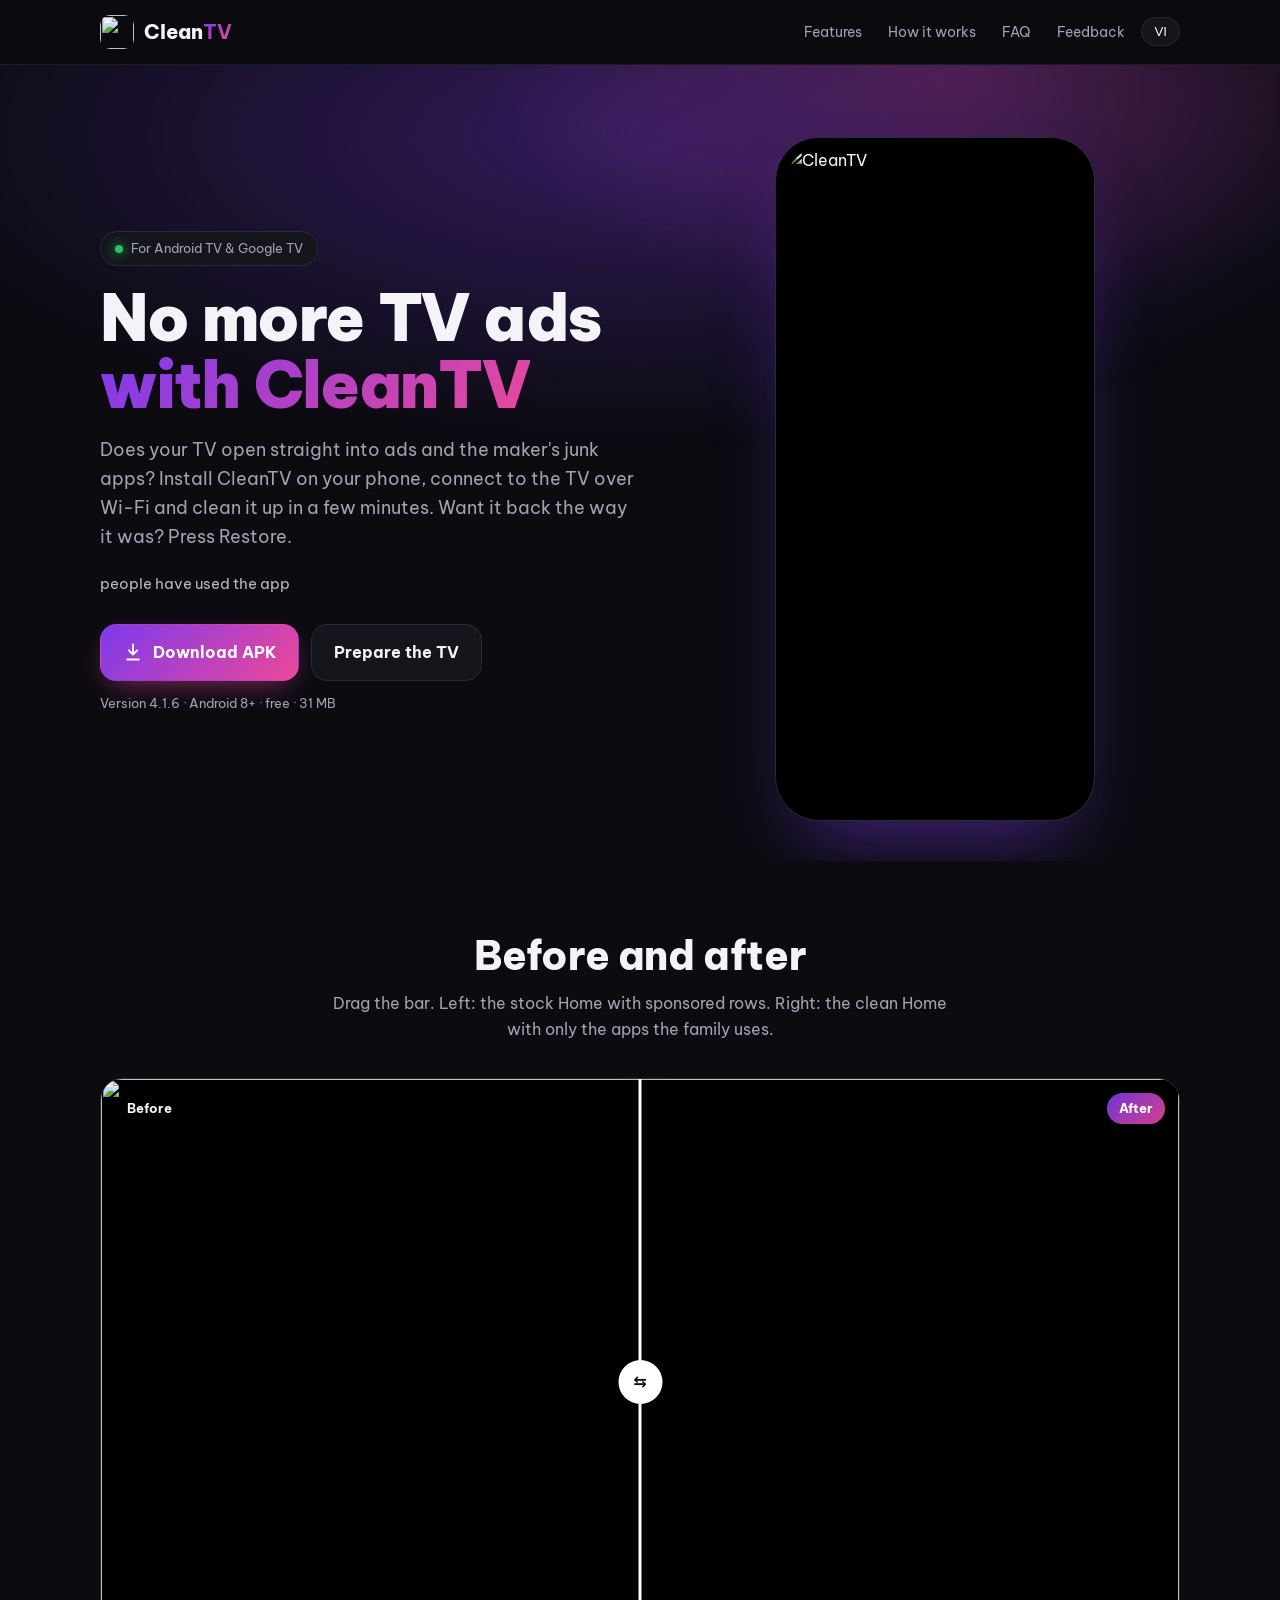
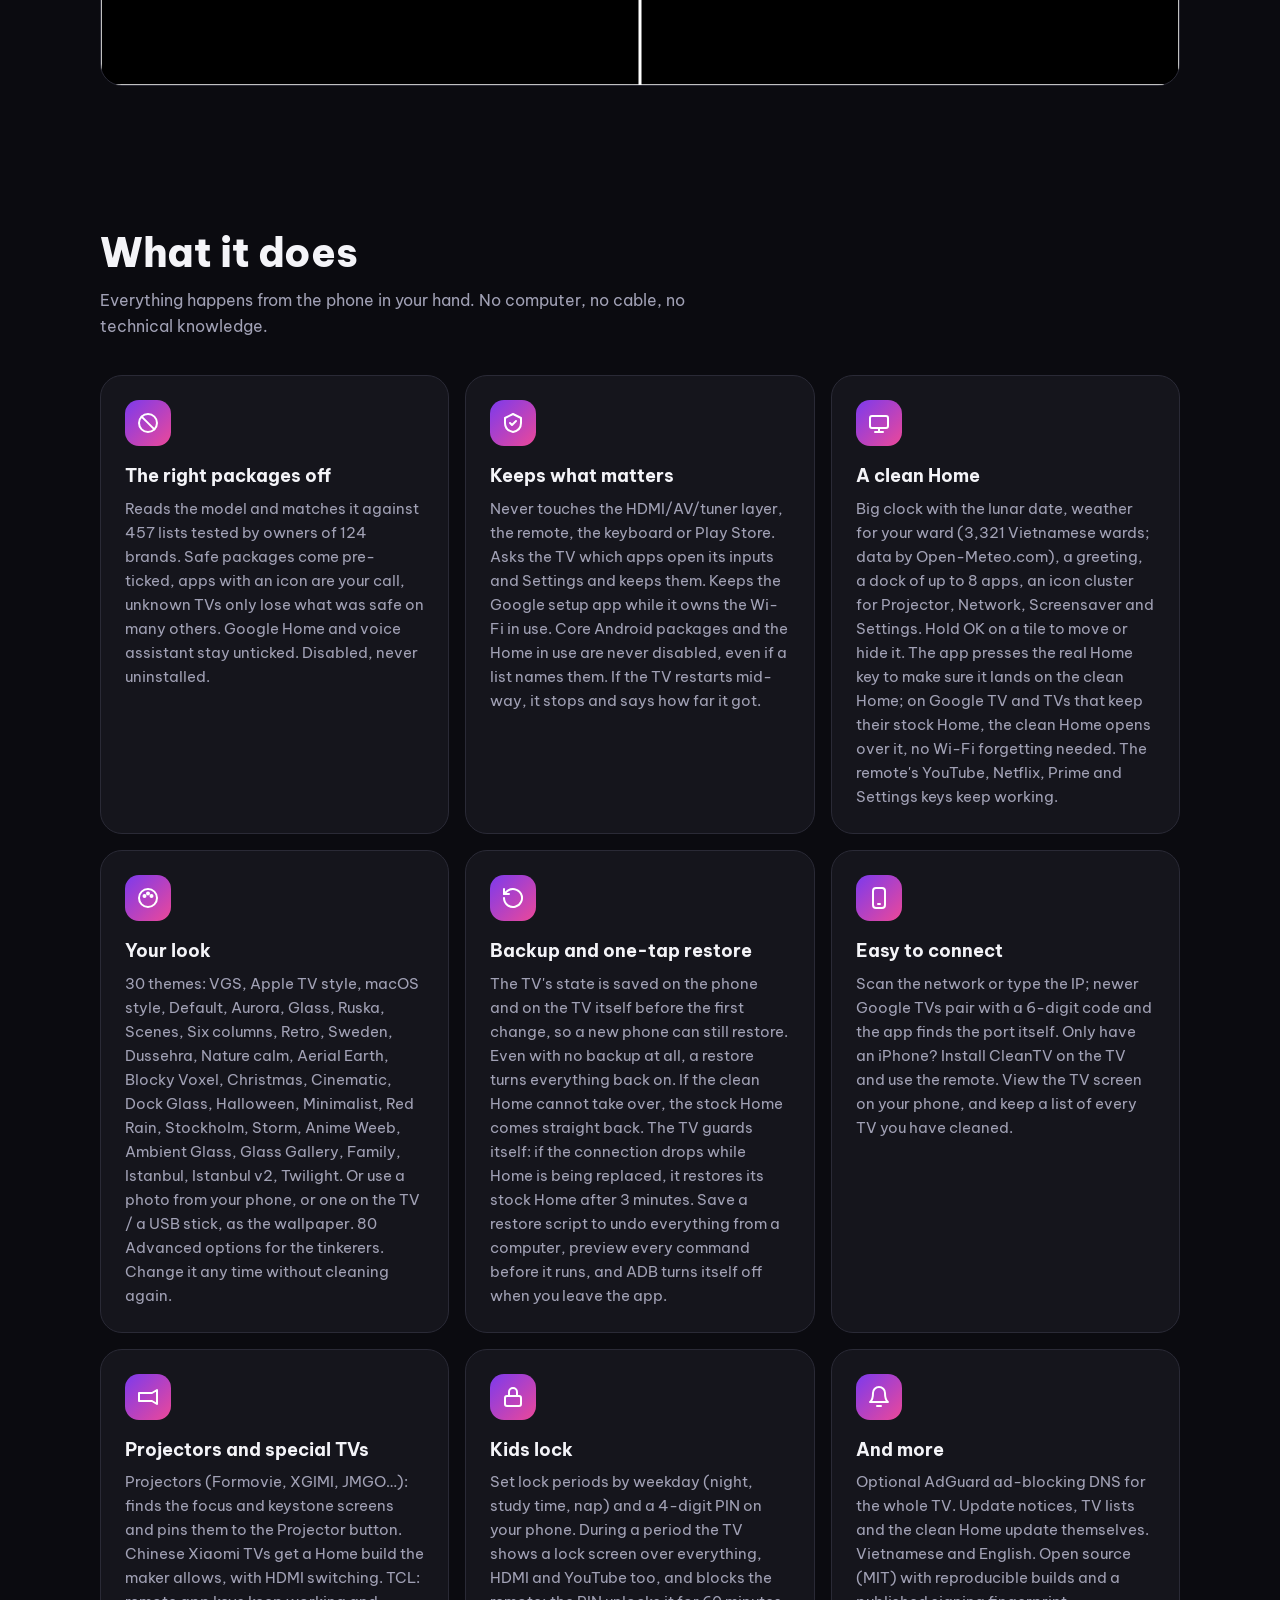
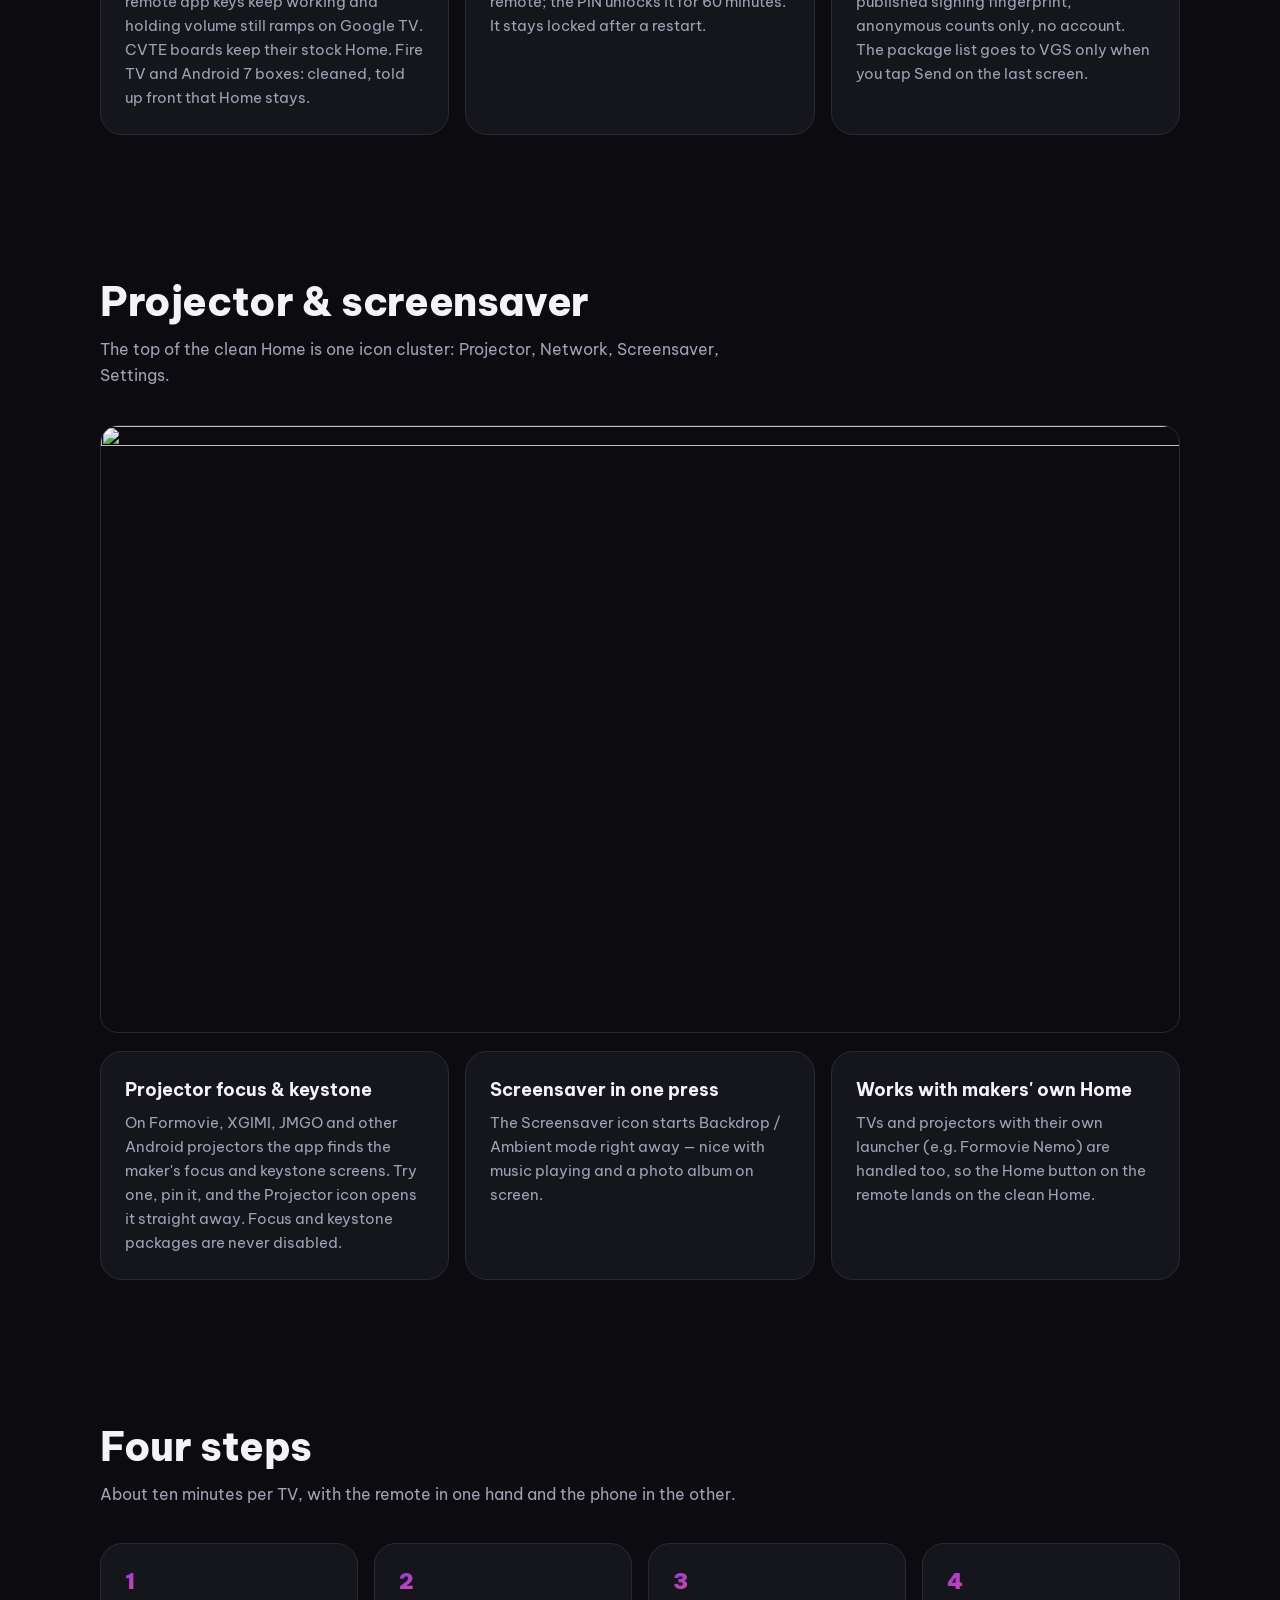
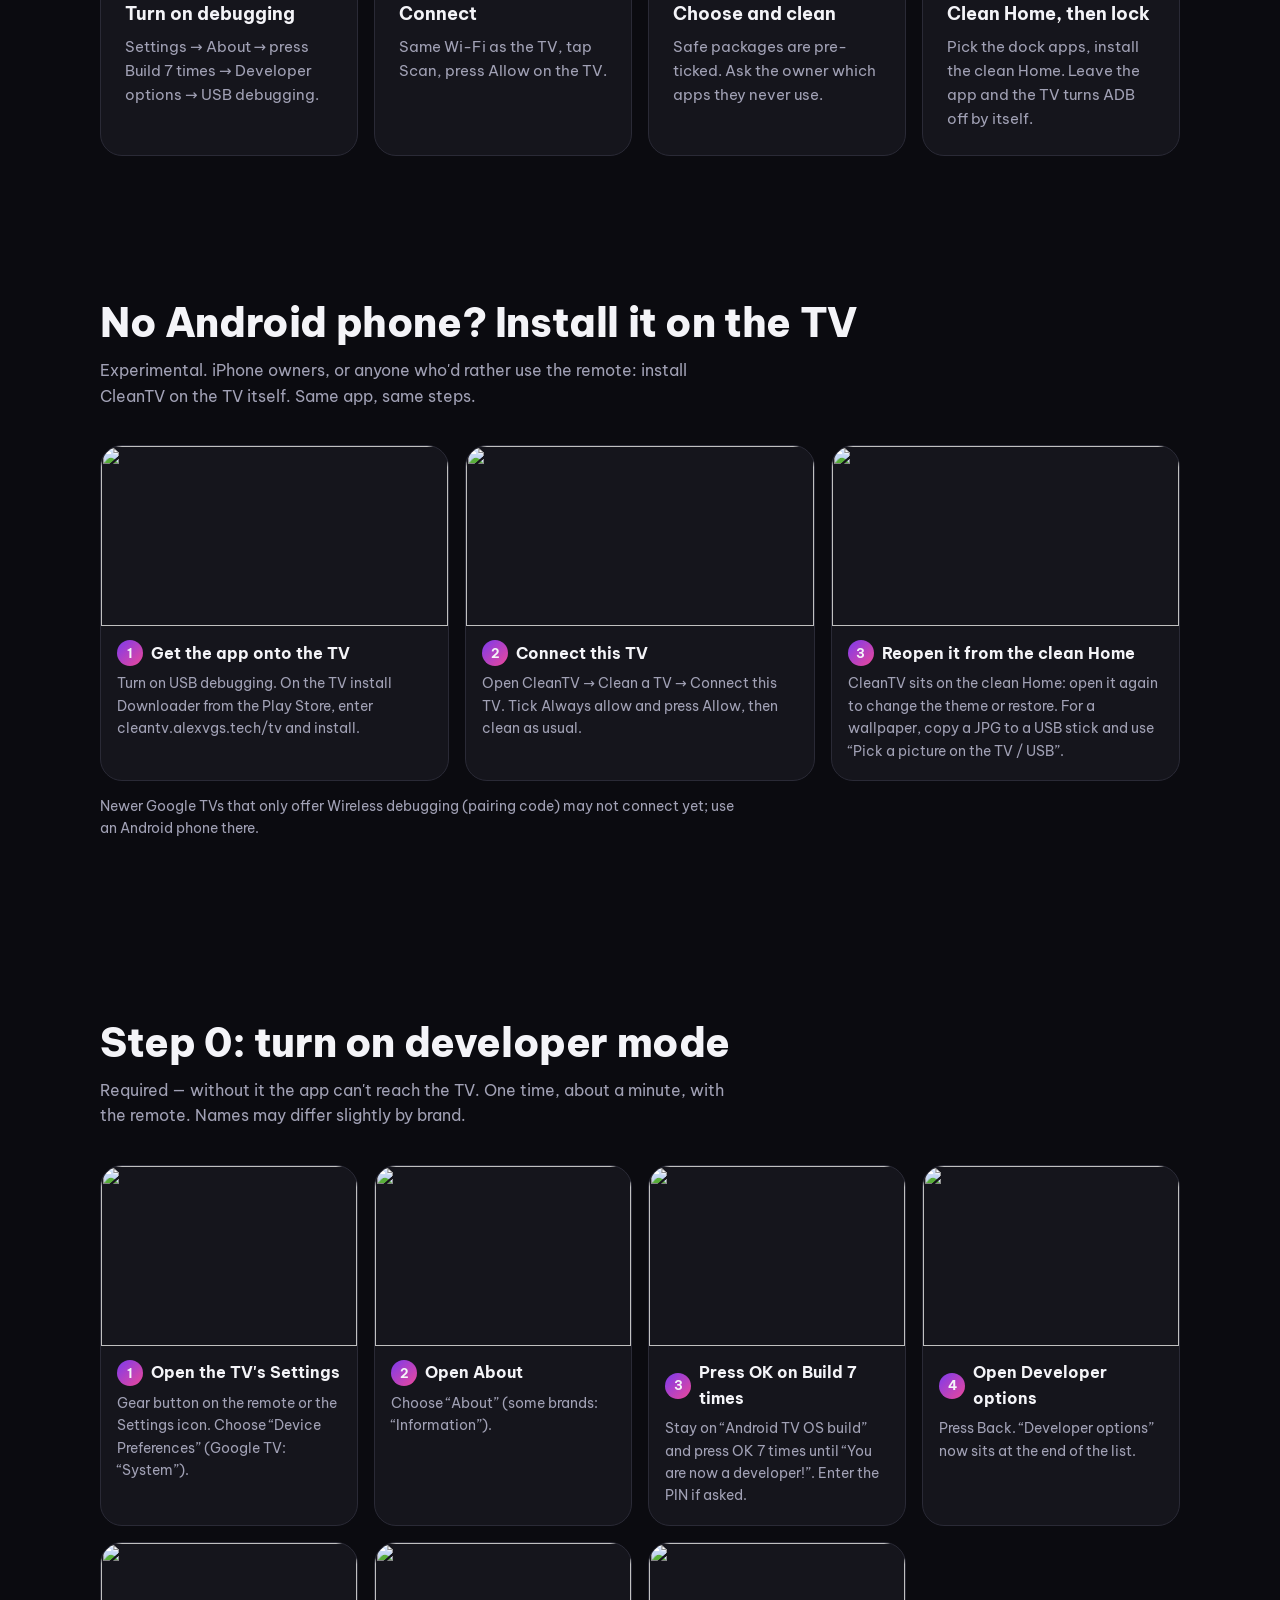
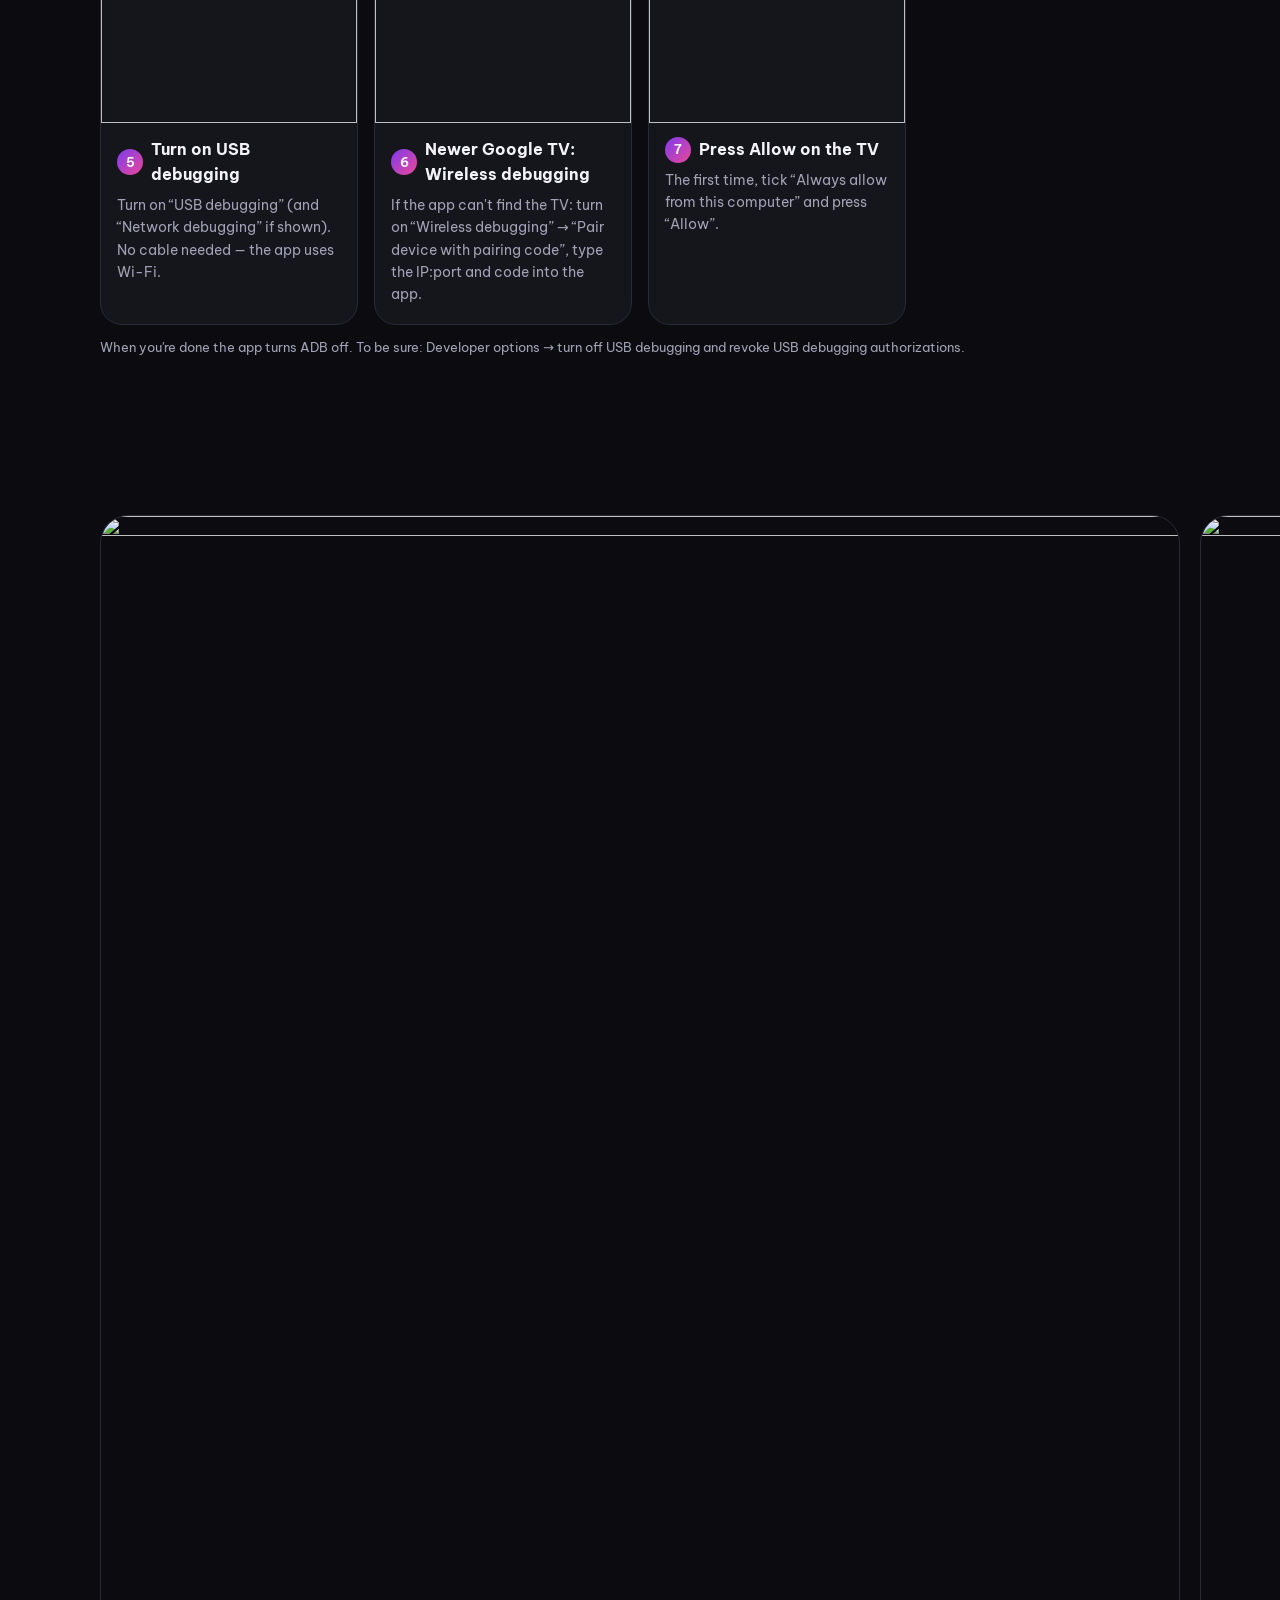
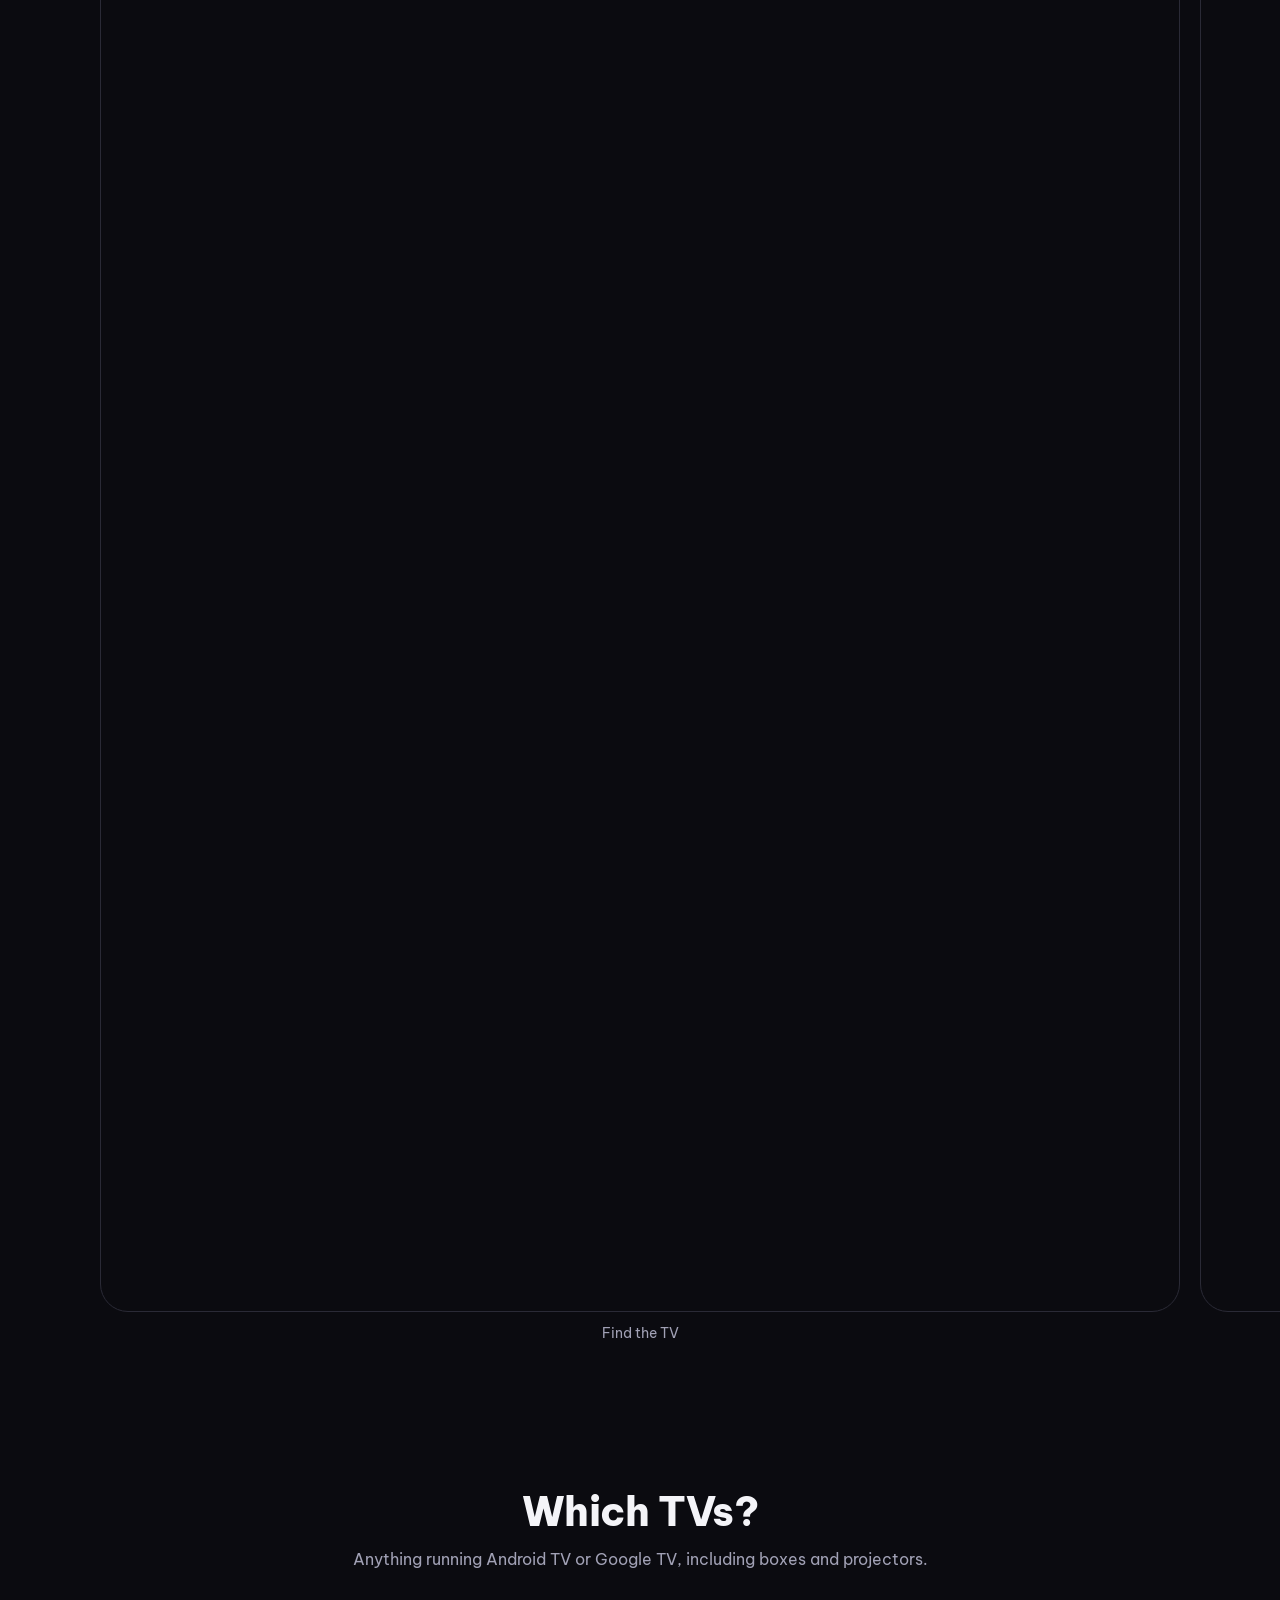
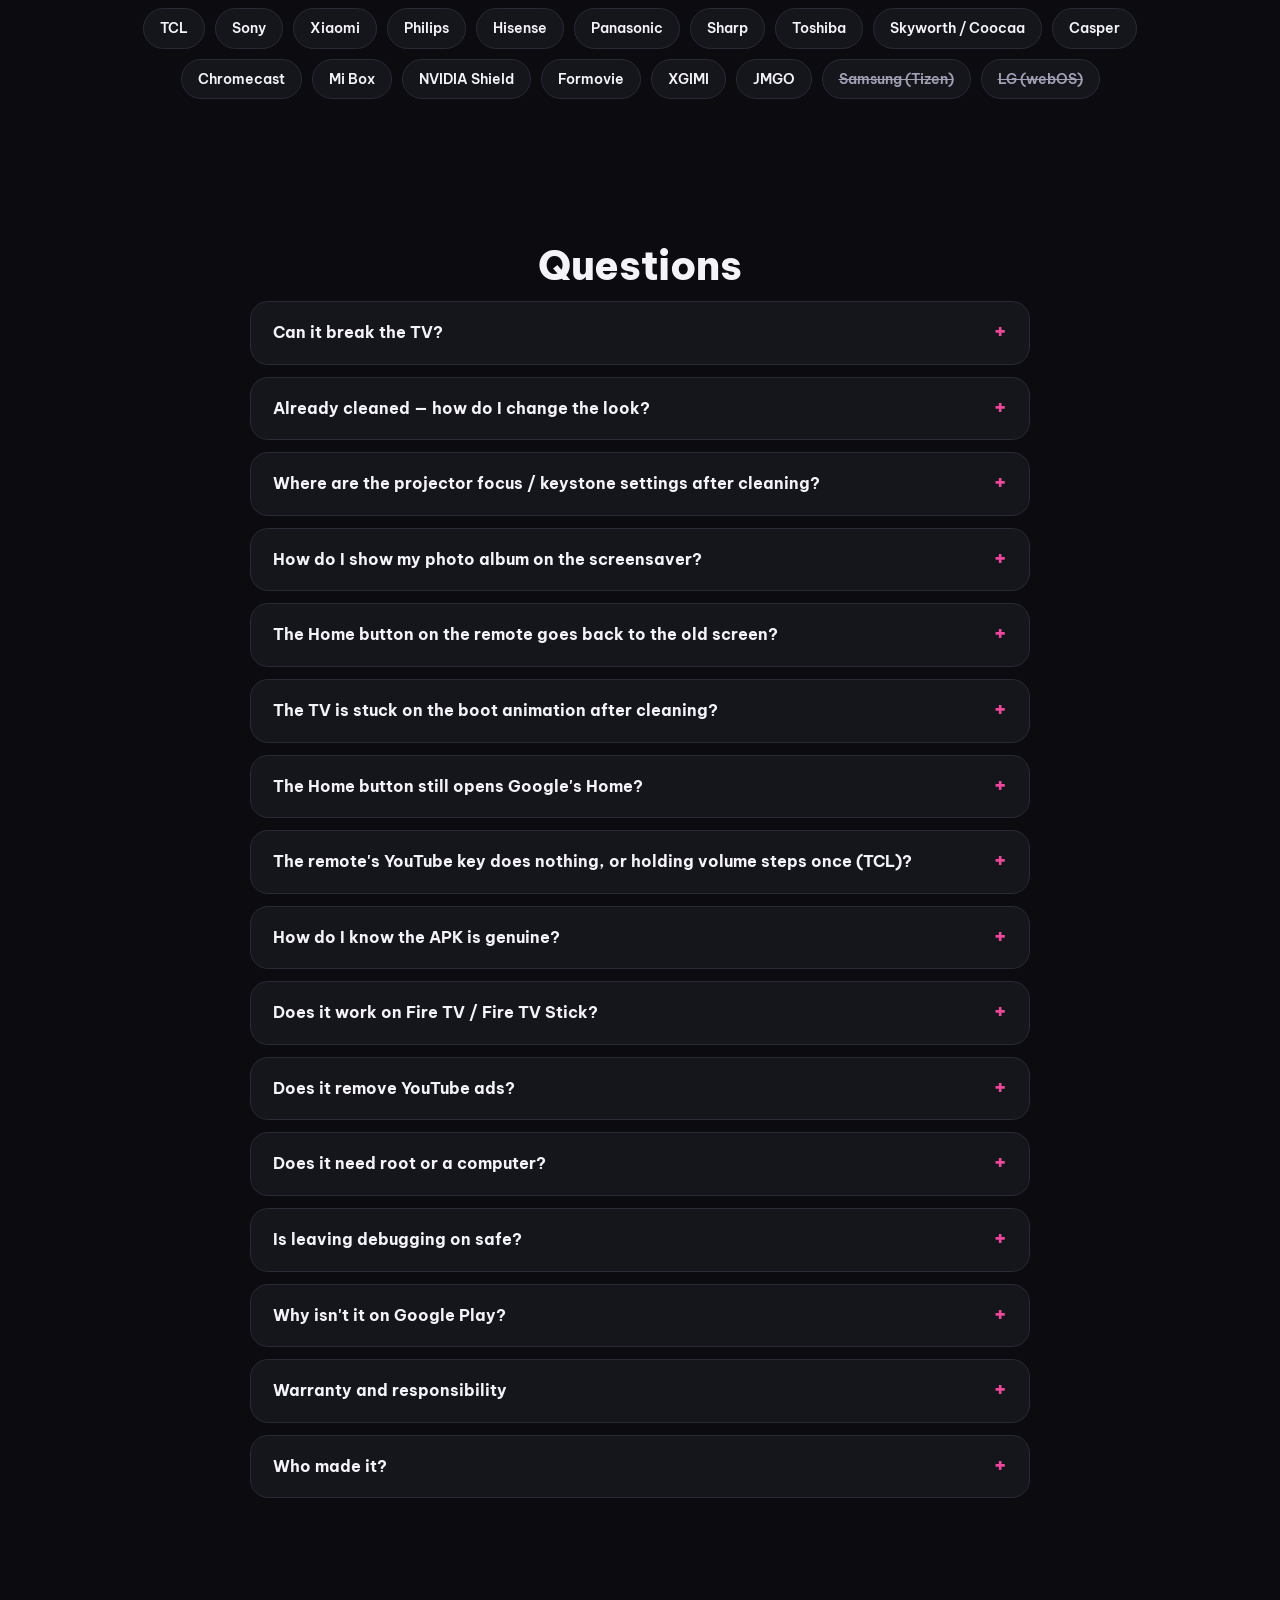
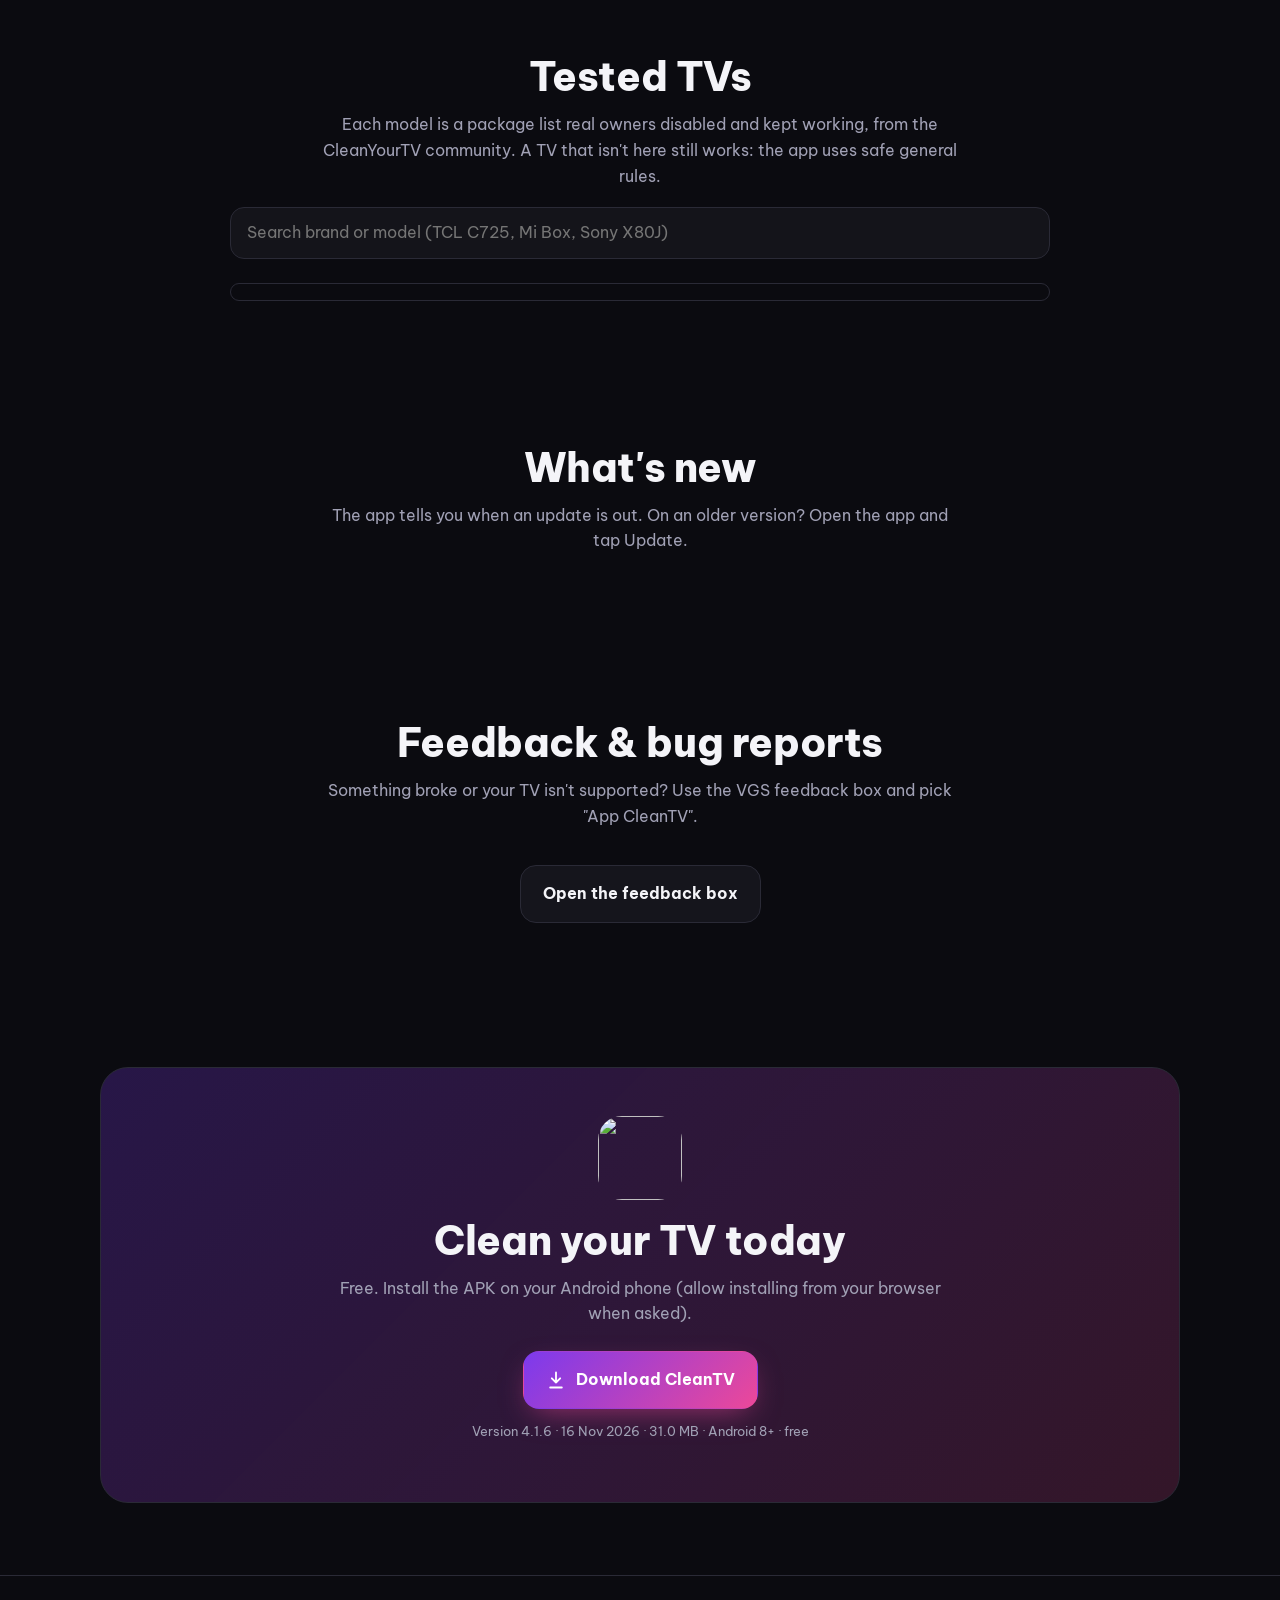
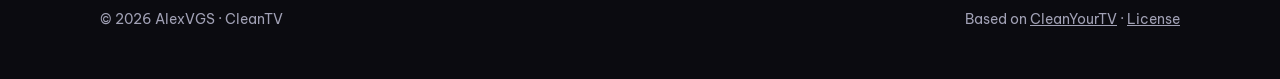
==== commit 3cc2aec8: "merge: cap nhat main (4.0.5 -> 4.1.6, 03/11-16/11/2026) vao nhanh tet va bao toan toan bo tuy chinh" ====
--- a/web/en.html
+++ b/web/en.html
@@ -195,7 +195,7 @@
   <h2 data-en="What it does">CleanTV làm gì</h2>
   <p class="sub" data-en="Everything happens from the phone in your hand. No computer, no cable, no technical knowledge.">Mọi thứ làm từ chiếc điện thoại trên tay. Không cần máy tính, không cáp, không cần biết kỹ thuật.</p>
   <div class="luoi">
-    <div class="the"><div class="ic"><svg viewBox="0 0 24 24"><circle cx="12" cy="12" r="9"/><path d="M5.6 5.6l12.8 12.8"/></svg></div><h3 data-en="The right packages off">Dọn đúng gói</h3><p data-en="Reads the model and matches it against 407 lists tested by owners of 109 brands. Safe packages come pre-ticked, apps with an icon are your call, unknown TVs only lose what was safe on many others. Google Home and voice assistant stay unticked. Disabled, never uninstalled.">Đọc model, so với 407 danh sách đã thử của 109 hãng. Gói an toàn tích sẵn, app có biểu tượng bạn tự chọn, tivi lạ chỉ tắt gói đã yên ổn trên nhiều tivi khác. Nhóm Google Home, trợ lý giọng nói không tự tích. Chỉ tắt, không gỡ.</p></div>
+    <div class="the"><div class="ic"><svg viewBox="0 0 24 24"><circle cx="12" cy="12" r="9"/><path d="M5.6 5.6l12.8 12.8"/></svg></div><h3 data-en="The right packages off">Dọn đúng gói</h3><p data-en="Reads the model and matches it against 457 lists tested by owners of 124 brands. Safe packages come pre-ticked, apps with an icon are your call, unknown TVs only lose what was safe on many others. Google Home and voice assistant stay unticked. Disabled, never uninstalled.">Đọc model, so với 457 danh sách đã thử của 124 hãng. Gói an toàn tích sẵn, app có biểu tượng bạn tự chọn, tivi lạ chỉ tắt gói đã yên ổn trên nhiều tivi khác. Nhóm Google Home, trợ lý giọng nói không tự tích. Chỉ tắt, không gỡ.</p></div>
     <div class="the"><div class="ic"><svg viewBox="0 0 24 24"><path d="M12 3l8 4v5c0 5-3.5 8-8 9-4.5-1-8-4-8-9V7z"/><path d="M9 12l2 2 4-4"/></svg></div><h3 data-en="Keeps what matters">Tự giữ thứ quan trọng</h3><p data-en="Never touches the HDMI/AV/tuner layer, the remote, the keyboard or Play Store. Asks the TV which apps open its inputs and Settings and keeps them. Keeps the Google setup app while it owns the Wi-Fi in use. Core Android packages and the Home in use are never disabled, even if a list names them. If the TV restarts mid-way, it stops and says how far it got.">Không đụng lớp HDMI/AV/ăng-ten, remote, bàn phím, CH Play. Hỏi chính tivi app nào mở HDMI, Cài đặt rồi giữ lại. Giữ trình cài đặt Google khi mạng Wi-Fi đang dùng thuộc về nó. Gói lõi Android và Home đang dùng không bao giờ bị tắt. Tivi khởi động lại giữa chừng thì dừng và báo đã tắt tới đâu.</p></div>
     <div class="the"><div class="ic"><svg viewBox="0 0 24 24"><rect x="3" y="5" width="18" height="12" rx="2"/><path d="M8 21h8M12 17v4"/></svg></div><h3 data-en="A clean Home">Home sạch</h3><p data-en="Big clock with the lunar date, weather for your ward (3,321 Vietnamese wards; data by Open-Meteo.com), a greeting, a dock of up to 8 apps, an icon cluster for Projector, Network, Screensaver and Settings. Hold OK on a tile to move or hide it. The app presses the real Home key to make sure it lands on the clean Home; on Google TV and TVs that keep their stock Home, the clean Home opens over it, no Wi-Fi forgetting needed. The remote's YouTube, Netflix, Prime and Settings keys keep working.">Đồng hồ to kèm lịch âm, thời tiết theo phường/xã (3.321 xã, dữ liệu Open-Meteo.com), lời chào, dock tối đa 8 app, cụm nút Máy chiếu, Mạng, Màn hình chờ, Cài đặt. Giữ OK trên ô app để dời hay ẩn. App bấm thử nút Home thật để chắc chắn về đúng Home sạch; Google TV, tivi giữ Home gốc thì Home sạch tự mở đè lên, không phải quên Wi-Fi. Nút YouTube, Netflix, Prime, Cài đặt trên remote vẫn chạy.</p></div>
     <div class="the"><div class="ic"><svg viewBox="0 0 24 24"><circle cx="12" cy="12" r="9"/><circle cx="8.5" cy="10" r="1"/><circle cx="12" cy="7.5" r="1"/><circle cx="15.5" cy="10" r="1"/></svg></div><h3 data-en="Your look">Giao diện tuỳ ý</h3><p data-en="30 themes: VGS, Apple TV style, macOS style, Default, Aurora, Glass, Ruska, Scenes, Six columns, Retro, Sweden, Dussehra, Nature calm, Aerial Earth, Blocky Voxel, Christmas, Cinematic, Dock Glass, Halloween, Minimalist, Red Rain, Stockholm, Storm, Anime Weeb, Ambient Glass, Glass Gallery, Family, Istanbul, Istanbul v2, Twilight. Or use a photo from your phone, or one on the TV / a USB stick, as the wallpaper. 80 Advanced options for the tinkerers. Change it any time without cleaning again.">30 giao diện: VGS, Kiểu Apple TV, Kiểu macOS, Mặc định, Cực quang, Kính trong suốt, Thu Phần Lan, Phong cảnh, 6 cột, Cổ điển, Thụy Điển, Lễ hội Dussehra, Thiên nhiên, Không gian Trái Đất, Thế giới Khối Voxel, Giáng sinh, Điện ảnh, Thanh Dock Kính Mờ, Halloween, Tối giản, Mưa Đỏ Neon, Bắc Âu Stockholm, Bão tố Sấm sét, Anime / Kiếm sĩ, Kính Mờ Thiên Nhiên, Thư Viện Kính, Gia Đình, Istanbul, Istanbul v2, Hoàng Hôn Anime. Hoặc lấy ảnh trong điện thoại, ảnh trên tivi / USB làm hình nền. 80 tuỳ chọn Nâng cao. Đổi lúc nào cũng được, không phải dọn lại.</p></div>
@@ -289,7 +289,7 @@
   <details><summary data-en="Is leaving debugging on safe?">Để gỡ lỗi bật có an toàn không?</summary><p data-en="Not really: anyone on the same network could control the TV. When you leave CleanTV after finishing, the TV turns ADB off by itself (unless you tick “Keep ADB on for next time”) — also turn USB debugging off in Developer options.">Không nên: ai cùng mạng cũng điều khiển được tivi. Xong việc rời CleanTV là tivi tự tắt ADB (trừ khi bật “Giữ ADB bật cho lần sau”) — bạn cũng nên tắt Gỡ lỗi USB trong Tuỳ chọn nhà phát triển.</p></details>
   <details><summary data-en="Why isn't it on Google Play?">Sao không có trên Google Play?</summary><p data-en="It is installed straight from this page for now. The app updates itself: when a new version is out it shows an Update button.">Hiện tải thẳng từ trang này. App tự cập nhật: có bản mới là hiện nút Cập nhật ngay trong app.</p></details>
   <details><summary data-en="Warranty and responsibility">Bảo hành và trách nhiệm</summary><p data-en="CleanTV is free software provided &quot;as is&quot;, with no warranty. It only changes a TV with the owner's permission (they must switch on debugging and press Allow on the TV). Every change is reversible with Restore, but you use it at your own risk. CleanTV is not affiliated with Google, Apple, Sony, TCL or any TV maker; brand names are only used to say which TVs work.">CleanTV là phần mềm miễn phí, cung cấp &quot;nguyên trạng&quot;, không kèm bảo hành. App chỉ thay đổi tivi khi chủ tivi cho phép (phải tự bật gỡ lỗi và bấm Cho phép trên tivi). Mọi thay đổi đều khôi phục được, nhưng người dùng tự chịu trách nhiệm khi sử dụng. CleanTV không liên quan tới Google, Apple, Sony, TCL hay hãng tivi nào; tên hãng chỉ dùng để nói tivi nào chạy được.</p></details>
-  <details><summary data-en="Who made it?">Ai làm?</summary><p data-en="CleanTV is made by AlexVGS on top of the open-source CleanYourTV project (MIT) by Gathin and its contributors, who built the 407 TV lists and the clean Home.">CleanTV do AlexVGS làm, dựa trên dự án mã nguồn mở CleanYourTV (MIT) của Gathin và cộng đồng — họ làm 407 danh sách tivi và màn Home sạch.</p></details>
+  <details><summary data-en="Who made it?">Ai làm?</summary><p data-en="CleanTV is made by AlexVGS on top of the open-source CleanYourTV project (MIT) by Gathin and its contributors, who built the 457 TV lists and the clean Home.">CleanTV do AlexVGS làm, dựa trên dự án mã nguồn mở CleanYourTV (MIT) của Gathin và cộng đồng — họ làm 457 danh sách tivi và màn Home sạch.</p></details>
 </div></section>
 
 <section id="tivi"><div class="wrap" style="max-width:860px">
